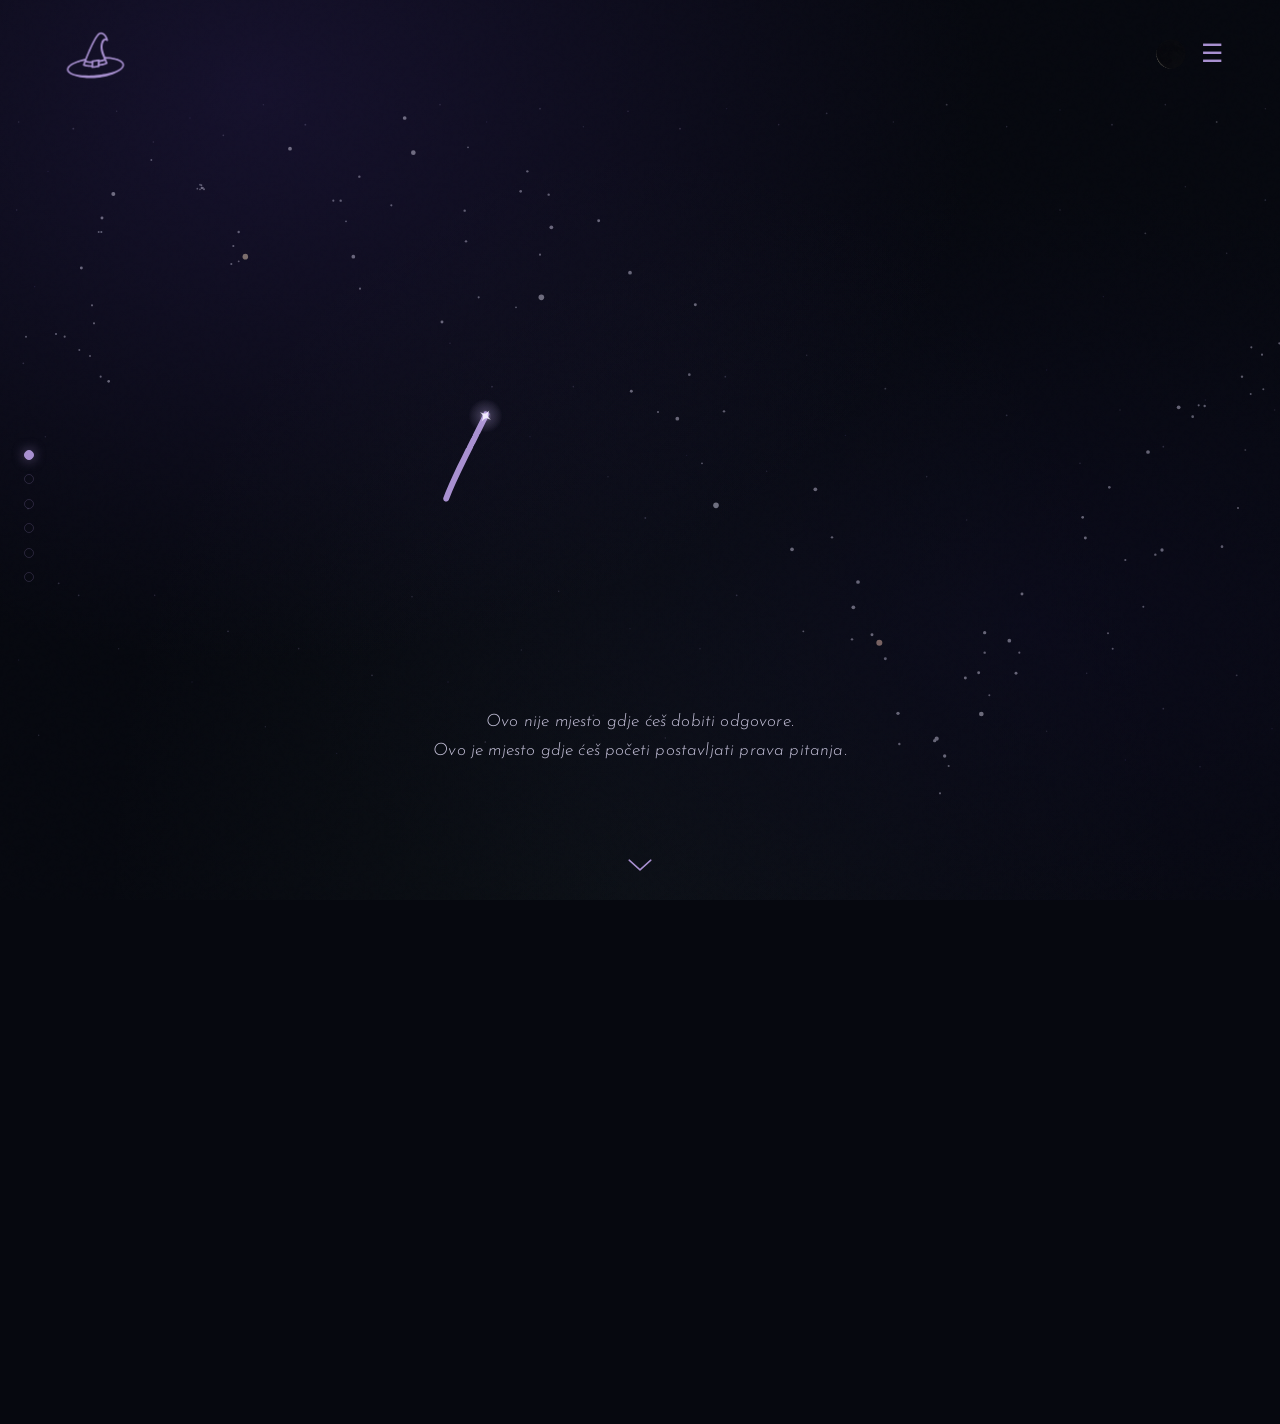
==== index.html @ 978f0557 "Polja koja preglednik sam popuni ostaju u boji teme Co-Authored-By: Claude Opus 5.5 <noreply@anthrop" ====
<!DOCTYPE html>
<html lang="hr">
<head>
  <meta charset="UTF-8">
  <meta name="viewport" content="width=device-width, initial-scale=1.0">

  <!-- ============ SEO - osnovno ============ -->
  <title id="meta-title">Alkemijana - Astrologija & Tarot, besplatna natalna karta</title>
  <meta id="meta-description" name="description" content="Alkemijana: astrologija i tarot na hrvatskom. Besplatna natalna karta, sinastrija, tranziti, astrokartografija i virtualni tarot. Bez registracije, s PDF-om.">
  <meta name="keywords" content="astrologija, tarot, natalna karta, besplatna natalna karta, virtualni tarot, sinastrija, tranziti, astrokartografija, horoskop, astrolog, natalna karta online, alkemijana">
  <meta name="author" content="Jana - Alkemijana">
  <meta name="robots" content="index, follow, max-image-preview:large, max-snippet:-1">
  <meta name="googlebot" content="index, follow">
  <link id="meta-canonical" rel="canonical" href="https://alkemijana.com/">
  <meta name="theme-color" content="#2a1d4a">
  <meta name="geo.region" content="HR">
  <meta name="geo.placename" content="Rab, Hrvatska">
  <meta http-equiv="content-language" content="hr-HR">

  <!-- Favicon - prava PNG datoteka (Google rezultati traže pravu datoteku, ne data: URI).
       Logo „Znak A" u krugu, 192×192 (Google traži kvadrat, višekratnik od 48 px).
       ?v= povećati kad se slika promijeni, da preglednici ne drže staru iz predmemorije. -->
  <link rel="icon" type="image/png" sizes="192x192" href="/favicon.png?v=2">
  <link rel="apple-touch-icon" href="/favicon.png?v=2">

  <!-- Open Graph (preview za WhatsApp, Facebook, Instagram, LinkedIn) -->
  <meta id="og-type"        property="og:type"        content="website">
  <meta id="og-title"       property="og:title"       content="Alkemijana - Astrologija & Tarot">
  <meta id="og-description" property="og:description" content="Astrologija i tarot na hrvatskom: besplatna natalna karta, sinastrija, tranziti, astrokartografija i virtualni tarot. Besplatno, bez registracije.">
  <!-- og:image mora biti PNG/JPG — Facebook, WhatsApp i LinkedIn ne prikazuju SVG. Logo je u
       središnjem kvadratu jer ga Google u rezultatima zna izrezati u kvadrat. -->
  <meta id="og-image"       property="og:image"       content="https://alkemijana.com/assets/og/home.jpg">
  <meta                     property="og:image:type"  content="image/jpeg">
  <meta                     property="og:image:width" content="1200">
  <meta                     property="og:image:height" content="630">
  <meta                     property="og:image:alt"   content="Alkemijana - logo">
  <meta id="og-url"         property="og:url"         content="https://alkemijana.com/">
  <meta                     property="og:site_name"   content="Alkemijana">
  <meta                     property="og:locale"      content="hr_HR">

  <!-- Twitter Card -->
  <meta                     name="twitter:card"        content="summary_large_image">
  <meta id="tw-title"       name="twitter:title"       content="Alkemijana - Astrologija & Tarot">
  <meta id="tw-description" name="twitter:description" content="Besplatna natalna karta, sinastrija, tranziti, astrokartografija i virtualni tarot. Astrologija i tarot na hrvatskom, bez registracije.">
  <meta id="tw-image"       name="twitter:image"       content="https://alkemijana.com/assets/og/home.jpg">

  <!-- JSON-LD: blog + tool za izradu natalne karte + FAQ -->
  <script type="application/ld+json">
  {
    "@context": "https://schema.org",
    "@graph": [
      {
        "@type": "Blog",
        "@id": "https://alkemijana.com/#blog",
        "url": "https://alkemijana.com/",
        "name": "Alkemijana",
        "description": "Osobni blog o tarotu, astrologiji i samospoznaji.",
        "inLanguage": "hr-HR",
        "author": { "@id": "https://alkemijana.com/#person" },
        "publisher": { "@id": "https://alkemijana.com/#person" }
      },
      {
        "@type": "WebSite",
        "@id": "https://alkemijana.com/#website",
        "url": "https://alkemijana.com/",
        "name": "Alkemijana",
        "inLanguage": "hr-HR",
        "potentialAction": {
          "@type": "SearchAction",
          "target": "https://alkemijana.com/?s={search_term_string}",
          "query-input": "required name=search_term_string"
        }
      },
      {
        "@type": "WebApplication",
        "@id": "https://alkemijana.com/#natal-tool",
        "name": "Besplatna natalna karta - Alkemijana",
        "alternateName": ["Izrada natalne karte", "Natalna karta online", "Izračun natalne karte"],
        "url": "https://alkemijana.com/#natal",
        "applicationCategory": "LifestyleApplication",
        "applicationSubCategory": "Astrologija",
        "operatingSystem": "Web",
        "browserRequirements": "Treba moderan web preglednik (Chrome, Firefox, Safari, Edge)",
        "inLanguage": "hr-HR",
        "isAccessibleForFree": true,
        "offers": {
          "@type": "Offer",
          "price": "0",
          "priceCurrency": "EUR"
        },
        "description": "Besplatan online alat za izradu natalne karte na hrvatskom: pozicije planeta, kuće (Placidus), aspekti, dominantni elementi i kvalitete. Karta se može preuzeti kao A4-A0 PDF poster ili radna A4 verzija s tablicama.",
        "featureList": [
          "Izračun pozicija planeta (Sunce, Mjesec, Merkur, Venera, Mars, Jupiter, Saturn, Uran, Neptun, Pluton)",
          "Mjesečev čvor (pravi ili srednji), Kiron, Lilith, Fortuna, Vertex",
          "Sustav kuća: Placidus (provjereno protiv NASA JPL Horizons)",
          "Aspekti: konjunkcija, sekstil, kvadrat, trigon, opozicija",
          "Dominante: elementi, kvalitete, najaspektiraniji planet",
          "Jonesov oblik karte",
          "Mogućnost izrade bez vremena rođenja",
          "PDF poster (A4-A0) i radna A4 verzija s tablicama"
        ],
        "creator": { "@id": "https://alkemijana.com/#person" }
      },
      {
        "@type": "FAQPage",
        "@id": "https://alkemijana.com/#natal-faq",
        "url": "https://alkemijana.com/#natal",
        "inLanguage": "hr-HR",
        "mainEntity": [
          {
            "@type": "Question",
            "name": "Što je natalna karta?",
            "acceptedAnswer": {
              "@type": "Answer",
              "text": "Natalna karta (rodjenjski horoskop) je astrološki dijagram koji prikazuje točan položaj Sunca, Mjeseca, planeta i drugih astroloških točaka u trenutku tvog rođenja, gledano s mjesta rođenja. Karta se čita kroz znakove zodijaka, kuće i aspekte i smatra se simboličkim 'otiskom' osobnosti i životnih tema."
            }
          },
          {
            "@type": "Question",
            "name": "Je li izrada natalne karte na Alkemijani besplatna?",
            "acceptedAnswer": {
              "@type": "Answer",
              "text": "Da, izrada natalne karte na alkemijana.com je u potpunosti besplatna i bez registracije. Možeš preuzeti kartu kao PDF poster (A4 do A0) ili radnu A4 verziju s tablicama za iščitavanje."
            }
          },
          {
            "@type": "Question",
            "name": "Što mi treba za izradu natalne karte?",
            "acceptedAnswer": {
              "@type": "Answer",
              "text": "Trebaš datum rođenja, što točnije vrijeme rođenja i mjesto rođenja. Ako ne znaš vrijeme rođenja, karta se može izračunati i za podne - bez kuća, podznaka (ASC) i MC-a. Vremenska zona i povijesno ljetno/zimsko vrijeme određuju se automatski prema mjestu i datumu."
            }
          },
          {
            "@type": "Question",
            "name": "Koliko je točna ova natalna karta?",
            "acceptedAnswer": {
              "@type": "Answer",
              "text": "Pozicije planeta računaju se astronomy-engine bibliotekom i verificirane su protiv NASA JPL Horizons efemerida - planeti se slažu unutar približno 5 lučnih sekundi. ASC, MC i Placidus kuće provjereni su geometrijski. Rezultati se poklapaju s Astro-Seekom (isti izvori efemerida)."
            }
          },
          {
            "@type": "Question",
            "name": "Koji sustav kuća koristi natalna karta?",
            "acceptedAnswer": {
              "@type": "Answer",
              "text": "Korišten je Placidus sustav kuća (najrašireniji u modernoj zapadnoj astrologiji), računat iterativno iz RAMC-a, geografske širine i prave nagnutosti ekliptike. Placidus nije definiran za polarne širine iznad 66°."
            }
          },
          {
            "@type": "Question",
            "name": "Mogu li izraditi natalnu kartu bez vremena rođenja?",
            "acceptedAnswer": {
              "@type": "Answer",
              "text": "Da. U formi označi opciju 'Ne znam vrijeme rođenja' i karta će se izračunati za podne lokalnog vremena, bez kuća, podznaka (ASC) i MC-a. Pozicije planeta su točne, osim Mjeseca čija pozicija ovisi o vremenu (±7°)."
            }
          },
          {
            "@type": "Question",
            "name": "Što sve mogu vidjeti u natalnoj karti?",
            "acceptedAnswer": {
              "@type": "Answer",
              "text": "Karta prikazuje deset klasičnih planeta (Sunce do Plutona), Mjesečev čvor, Lilith, Kiron, Fortunu i Vertex, kuće (Placidus), aspekte (konjunkcija, sekstil, kvadrat, trigon, opozicija) i dominante (vatra/zemlja/zrak/voda, kardinalni/fiksni/promjenjivi). Karta uključuje i Jonesov oblik karte."
            }
          },
          {
            "@type": "Question",
            "name": "Mogu li preuzeti natalnu kartu kao PDF?",
            "acceptedAnswer": {
              "@type": "Answer",
              "text": "Da. Nakon izrade karte dostupna su dva PDF formata: ukrasni poster u rezolucijama A4, A3, A2, A1 ili A0 (za uokviriti) i radna A4 verzija sa svim tablicama (pozicije planeta, kuće, aspekti, dominante) - pregledan ispis za iščitavanje karte."
            }
          }
        ]
      },
      {
        "@type": "Person",
        "@id": "https://alkemijana.com/#person",
        "name": "Jana",
        "alternateName": "Alkemijana",
        "url": "https://alkemijana.com/",
        "description": "Autorica bloga Alkemijana. Magistra socijalne pedagogije.",
        "knowsAbout": ["Natalna karta", "Astrologija", "Tarot", "Samospoznaja", "Socijalna pedagogija", "Izrada natalne karte"],
        "sameAs": ["https://www.instagram.com/alkemijana"]
      }
    ]
  }
  </script>

  <!-- Tema PRIJE prvog iscrtavanja - inače svjetloj temi bljesne tamna pozadina.
       (app.js ima istu logiku, ali se izvršava tek na dnu <body>.) -->
  <script>
    try {
      if (localStorage.getItem('aj_theme') === 'light')
        document.documentElement.setAttribute('data-theme', 'light');
    } catch (e) {}
    /* Sadržaj se skriva PRIJE prvog iscrtavanja; js/loader.js ovu klasu
       skida kad su fontovi učitani i app.js gotov s init-om. Klasa se
       postavlja iz JS-a (ne u HTML-u) da posjetitelj bez JS-a ne ostane
       na praznoj stranici. */
    document.documentElement.className += ' aj-loading';
    /* LITE način (css/lite.css, js/perf.js): očito slab uređaj odmah, PRIJE prvog
       iscrtavanja - ostale uređaje js/perf.js mjeri dok se stranica koristi. */
    try {
      var n = navigator, c = n.connection;
      if ((n.hardwareConcurrency && n.hardwareConcurrency <= 2) || (n.deviceMemory && n.deviceMemory <= 2) || (c && c.saveData))
        document.documentElement.className += ' aj-lite';
    } catch (e) {}
  </script>
  <!-- Halloween tjedan 25. 10. - 1. 11. (samostalan, sinkrono - mora prije prvog iscrtavanja i prije tarot-data.js) -->
  <script src="js/moon-render.js?v=20261022p"></script><!-- crtanje Mjeseca (window.AJMoon) - prije halloween.js -->
  <script src="js/halloween.js?v=20261022p"></script>

  <!-- Fontovi (lokalno hostani - bez slanja IP-a Googleu).
       Preload za fontove "iznad pregiba" - ekran učitavanja čeka fontove
       pa ih vrijedi dohvatiti što ranije (latin + latin-ext za hrvatske
       dijakritike). -->
  <link rel="preload" as="font" type="font/woff2" crossorigin href="assets/fonts/web/nuFiD-vYSZviVYUb_rj3ij__anPXDTzYgA.woff2"><!-- Playfair Display 700 -->
  <link rel="preload" as="font" type="font/woff2" crossorigin href="assets/fonts/web/9Bt23C1KxNDXMspQ1lPyU89-1h6ONRlW45G04pIo.woff2"><!-- Atkinson 400 latin -->
  <link rel="preload" as="font" type="font/woff2" crossorigin href="assets/fonts/web/9Bt23C1KxNDXMspQ1lPyU89-1h6ONRlW45G07JIoSwQ.woff2"><!-- Atkinson 400 latin-ext -->
  <link rel="stylesheet" href="css/fonts.css?v=20261022p">

  <!-- Stilovi (loader.css prvi - definira skrivanje sadržaja i ekran učitavanja) -->
  <link rel="stylesheet" href="css/loader.css?v=20261022p">
  <link rel="stylesheet" href="css/style.css?v=20261022p">
  <link rel="stylesheet" href="css/nav-drawer.css?v=20261022p"><!-- nakon style.css - nadjačava .nav-links -->
  <link rel="stylesheet" href="css/home-slides.css?v=20261022p">
  <link rel="stylesheet" href="tarot/tarot.css?v=20261022p">
  <link rel="stylesheet" href="css/halloween-palette.css?v=20261022p"><!-- GENERIRANO (tools/halloween-palette.js), samo pod html.hw-on -->
  <link rel="stylesheet" href="css/halloween.css?v=20261022p"><!-- vrijedi samo pod html.hw-on -->
  <link rel="stylesheet" href="css/lite.css?v=20261022p"><!-- vrijedi samo pod html.aj-lite (slabiji uređaji, js/perf.js) -->
  <script src="js/perf.js?v=20261022p" defer></script>

  <!-- Animacije loga (ekran učitavanja, hero, traka) — mora prije loader.js -->
  <script src="js/alkemijana-anim.js?v=20261022p" defer></script>
  <!-- Orkestracija ekrana učitavanja (defer: pokreće se prije DOMContentLoaded) -->
  <script src="js/loader.js?v=20261022p" defer></script>
</head>
<body>

<!-- ============================================================
     EKRAN UČITAVANJA — logo se ispisuje („Znak A") i pretvara u šešir
     Animacija: js/alkemijana-anim.js (vrsta 'uvod'), pokreće je js/loader.js
     Stilovi: css/loader.css | Uklanja se iz DOM-a nakon otkrivanja stranice.
     (Stari ekran s natalnim krugom: BACKUP ALKEMIJANA/ekran-ucitavanja-natalni-krug/)
     ============================================================ -->
<div id="aj-loader" role="status" aria-live="polite" aria-label="Stranica se učitava">
  <div class="ajl-logo" aria-hidden="true"></div>

  <div class="ajl-bar"><i></i></div>
</div>

<!-- ============================================================
     12 HOROSKOPSKIH ZVIJEŽĐA - stvarne koordinate zvijezda
     Preslikavanje: x = (RA_sati/24)*1920, y = ((35−Dec)/80)*1080
     Bez linija, bez natpisa - samo zvijezde.
     ============================================================ -->
<svg id="sky-bg" xmlns="http://www.w3.org/2000/svg" viewBox="0 0 1920 1080"
  style="position:fixed;top:0;left:0;width:100%;height:100%;pointer-events:none;z-index:0;opacity:0.45">
  <defs>
    <filter id="sg"> <feGaussianBlur stdDeviation="2"   result="b"/><feMerge><feMergeNode in="b"/><feMergeNode in="SourceGraphic"/></feMerge></filter>
    <filter id="sgb"><feGaussianBlur stdDeviation="3.8" result="b"/><feMerge><feMergeNode in="b"/><feMergeNode in="SourceGraphic"/></feMerge></filter>
  </defs>

  <!--
    Zvijezde 12 zodijačkih zviježđa - stvarne koordinate
    Formula: x = (RA_sati/24)*1920,  y = ((35−Dec°)/80)*1080
    Veličina kruga = prividna magnituda zvijezde
  -->
  <g filter="url(#sg)">

    <!-- ── ARIES (Ovan) ── -->
    <circle cx="170" cy="156" r="3.0" fill="#e4e0f4" filter="url(#sgb)"/><!-- Hamal α 2.01 -->
    <circle cx="153" cy="192" r="2.2" fill="#d8d4ec"/><!-- Sheratan β 2.64 -->
    <circle cx="152" cy="213" r="1.6" fill="#c4c0d8"/><!-- Mesarthim γ 3.88 -->
    <circle cx="227" cy="105" r="1.4" fill="#b8b4cc"/><!-- 41 Ari 3.63 -->

    <!-- ── TAURUS (Bik) ── -->
    <circle cx="368" cy="250" r="4.2" fill="#ffe4c8" filter="url(#sgb)"/><!-- Aldebaran α 0.87 narančasta -->
    <circle cx="435" cy="88"  r="2.8" fill="#e4e0f4" filter="url(#sgb)"/><!-- Elnath β 1.65 -->
    <circle cx="358" cy="213" r="1.8" fill="#c4c0d8"/><!-- Ain ε 3.53 -->
    <circle cx="350" cy="234" r="1.6" fill="#c4c0d8"/><!-- Hyadum II δ 3.76 -->
    <circle cx="347" cy="261" r="1.6" fill="#c4c0d8"/><!-- Hyadum I γ 3.65 -->
    <circle cx="358" cy="257" r="1.4" fill="#b8b4cc"/><!-- θ¹ Tau 3.84 -->
    <!-- Pleijadi - grozd zvijezda -->
    <circle cx="303" cy="147" r="2.0" fill="#d8d4ec"/><!-- Alcyone η 2.87 -->
    <circle cx="306" cy="149" r="1.5" fill="#c4c0d8"/><!-- Atlas 3.63 -->
    <circle cx="302" cy="143" r="1.5" fill="#c4c0d8"/><!-- Maia 3.87 -->
    <circle cx="300" cy="149" r="1.3" fill="#b8b4cc"/><!-- Merope 4.18 -->
    <circle cx="300" cy="142" r="1.3" fill="#b8b4cc"/><!-- Taygeta 4.30 -->
    <circle cx="296" cy="148" r="1.3" fill="#b8b4cc"/><!-- Electra 3.70 -->
    <circle cx="305" cy="147" r="1.2" fill="#b8b4cc"/><!-- Pleione 5.09 -->

    <!-- ── GEMINI (Blizanci) ── -->
    <circle cx="607" cy="42"  r="2.8" fill="#e4e0f4" filter="url(#sgb)"/><!-- Castor α 1.58 -->
    <circle cx="620" cy="94"  r="3.5" fill="#e4e0f4" filter="url(#sgb)"/><!-- Pollux β 1.14 - najsjajniji -->
    <circle cx="530" cy="250" r="2.8" fill="#d8d4ec"/><!-- Alhena γ 1.93 -->
    <circle cx="539" cy="130" r="1.8" fill="#c4c0d8"/><!-- Mebsuda ε 3.06 -->
    <circle cx="511" cy="166" r="1.8" fill="#c4c0d8"/><!-- Tejat μ 3.16 -->
    <circle cx="500" cy="166" r="1.6" fill="#c4c0d8"/><!-- Propus η 3.28 -->
    <circle cx="587" cy="173" r="1.6" fill="#c4c0d8"/><!-- Wasat δ 3.53 -->
    <circle cx="540" cy="298" r="1.6" fill="#c4c0d8"/><!-- Alzirr ξ 3.36 -->
    <circle cx="519" cy="197" r="1.4" fill="#b8b4cc"/><!-- ν Gem 4.15 -->

    <!-- ── CANCER (Rak) ── -->
    <circle cx="663" cy="348" r="2.2" fill="#d8d4ec"/><!-- Al Tarf β 3.53 -->
    <circle cx="699" cy="227" r="1.8" fill="#c4c0d8"/><!-- Asellus Australis δ 3.94 -->
    <circle cx="697" cy="181" r="1.8" fill="#c4c0d8"/><!-- Asellus Borealis γ 4.66 -->
    <circle cx="718" cy="311" r="1.6" fill="#c4c0d8"/><!-- Acubens α 4.25 -->
    <circle cx="702" cy="86"  r="1.4" fill="#b8b4cc"/><!-- ι Cnc 4.02 -->

    <!-- ── LEO (Lav) ── -->
    <circle cx="812" cy="311" r="4.2" fill="#e4e0f4" filter="url(#sgb)"/><!-- Regulus α 1.35 -->
    <circle cx="945" cy="274" r="2.8" fill="#d8d4ec"/><!-- Denebola β 2.14 -->
    <circle cx="827" cy="206" r="2.8" fill="#d8d4ec"/><!-- Algieba γ 2.01 -->
    <circle cx="898" cy="196" r="2.2" fill="#d8d4ec"/><!-- Zosma δ 2.56 -->
    <circle cx="781" cy="152" r="2.0" fill="#c4c0d8"/><!-- Ras Elased ε 2.98 -->
    <circle cx="791" cy="122" r="1.8" fill="#c4c0d8"/><!-- Rasalas μ 3.88 -->
    <circle cx="823" cy="157" r="1.8" fill="#c4c0d8"/><!-- Adhafera ζ 3.44 -->
    <circle cx="810" cy="247" r="1.6" fill="#c4c0d8"/><!-- η Leo 3.49 -->
    <circle cx="774" cy="326" r="1.4" fill="#b8b4cc"/><!-- Subra ο 3.52 -->

    <!-- ── VIRGO (Djevica) ── -->
    <circle cx="1074" cy="623" r="4.2" fill="#e8e8ff" filter="url(#sgb)"/><!-- Spica α 0.97 -->
    <circle cx="1016" cy="493" r="2.8" fill="#d8d4ec"/><!-- Porrima γ 2.74 -->
    <circle cx="947"  cy="452" r="2.2" fill="#d8d4ec"/><!-- Zavijava β 3.61 -->
    <circle cx="1043" cy="322" r="2.2" fill="#d8d4ec"/><!-- Vindemiatrix ε 2.83 -->
    <circle cx="1034" cy="427" r="2.0" fill="#c4c0d8"/><!-- Auva δ 3.38 -->
    <circle cx="1086" cy="482" r="1.8" fill="#c4c0d8"/><!-- Heze ζ 3.38 -->
    <circle cx="987"  cy="483" r="1.6" fill="#c4c0d8"/><!-- η Vir 3.89 -->
    <circle cx="1053" cy="560" r="1.4" fill="#b8b4cc"/><!-- θ Vir 4.38 -->

    <!-- ── LIBRA (Vaga) ── -->
    <circle cx="1188" cy="689" r="2.8" fill="#d8d4ec"/><!-- Zubenelgenubi α 2.75 -->
    <circle cx="1223" cy="599" r="2.8" fill="#d8d4ec"/><!-- Zubeneschamali β 2.60 -->
    <circle cx="1248" cy="671" r="1.8" fill="#c4c0d8"/><!-- Zubenelhakrabi γ 3.91 -->
    <circle cx="1205" cy="812" r="1.4" fill="#b8b4cc"/><!-- Brachium σ 3.29 -->

    <!-- ── SCORPIUS (Škorpion) ── -->
    <circle cx="1287" cy="738" r="2.8" fill="#d8d4ec"/><!-- Graffias β 2.56 -->
    <circle cx="1280" cy="776" r="2.8" fill="#d8d4ec"/><!-- Dschubba δ 2.29 -->
    <circle cx="1278" cy="824" r="1.8" fill="#c4c0d8"/><!-- π Sco 2.89 -->
    <circle cx="1308" cy="817" r="2.2" fill="#d8d4ec"/><!-- σ Sco 2.89 -->
    <circle cx="1319" cy="829" r="4.5" fill="#ffcfbf" filter="url(#sgb)"/><!-- Antares α 1.09 - crvena -->
    <circle cx="1328" cy="853" r="2.2" fill="#c4c0d8"/><!-- τ Sco 2.82 -->
    <circle cx="1347" cy="935" r="2.5" fill="#d8d4ec"/><!-- ε Sco 2.29 -->
    <circle cx="1349" cy="981" r="1.8" fill="#c4c0d8"/><!-- μ¹ Sco 3.00 -->
    <circle cx="1405" cy="973" r="3.2" fill="#d8d4ec" filter="url(#sgb)"/><!-- Shaula λ 1.63 -->
    <circle cx="1402" cy="976" r="2.5" fill="#d8d4ec"/><!-- Lesath υ 2.70 -->
    <circle cx="1417" cy="999" r="2.5" fill="#d8d4ec"/><!-- κ Sco 2.39 -->
    <circle cx="1410" cy="1055" r="1.6" fill="#c4c0d8"/><!-- θ Sco 1.87 -->
    <circle cx="1423" cy="1014" r="1.6" fill="#c4c0d8"/><!-- ι Sco 3.03 -->

    <!-- ── SAGITTARIUS (Strijelac) - čajnik ── -->
    <circle cx="1472" cy="936" r="3.5" fill="#e4e0f4" filter="url(#sgb)"/><!-- Kaus Australis ε 1.85 -->
    <circle cx="1477" cy="814" r="2.5" fill="#d8d4ec"/><!-- Kaus Borealis λ 2.82 -->
    <circle cx="1468" cy="874" r="2.2" fill="#d8d4ec"/><!-- Kaus Media δ 2.70 -->
    <circle cx="1514" cy="826" r="2.8" fill="#d8d4ec"/><!-- Nunki σ 2.02 -->
    <circle cx="1524" cy="875" r="2.2" fill="#d8d4ec"/><!-- Ascella ζ 2.60 -->
    <circle cx="1477" cy="844" r="1.8" fill="#c4c0d8"/><!-- φ Sgr 3.17 -->
    <circle cx="1533" cy="756" r="2.2" fill="#d8d4ec"/><!-- Albaldah π 2.88 -->
    <circle cx="1448" cy="882" r="2.2" fill="#d8d4ec"/><!-- Nash γ 2.98 -->
    <circle cx="1529" cy="844" r="1.6" fill="#c4c0d8"/><!-- τ Sgr 3.32 -->
    <circle cx="1484" cy="908" r="1.5" fill="#b8b4cc"/><!-- η Sgr 3.11 -->

    <!-- ── CAPRICORNUS (Jarac) ── -->
    <circle cx="1624" cy="641" r="2.0" fill="#d8d4ec"/><!-- Algedi α 3.57 -->
    <circle cx="1628" cy="672" r="2.2" fill="#d8d4ec"/><!-- Dabih β 3.05 -->
    <circle cx="1743" cy="690" r="2.5" fill="#d8d4ec"/><!-- Deneb Algedi δ 2.85 -->
    <circle cx="1733" cy="697" r="1.8" fill="#c4c0d8"/><!-- Nashira γ 3.68 -->
    <circle cx="1688" cy="705" r="1.6" fill="#c4c0d8"/><!-- θ Cap 4.07 -->
    <circle cx="1715" cy="775" r="1.5" fill="#b8b4cc"/><!-- ζ Cap 3.74 -->
    <circle cx="1662" cy="815" r="1.5" fill="#b8b4cc"/><!-- ψ Cap 4.14 -->
    <circle cx="1669" cy="838" r="1.5" fill="#b8b4cc"/><!-- ω Cap 4.12 -->

    <!-- ── AQUARIUS (Vodenjak) ── -->
    <circle cx="1722" cy="543" r="2.8" fill="#d8d4ec"/><!-- Sadalsuud β 2.91 -->
    <circle cx="1768" cy="476" r="2.8" fill="#d8d4ec"/><!-- Sadalmelik α 2.95 -->
    <circle cx="1789" cy="490" r="2.0" fill="#c4c0d8"/><!-- Sadachbia γ 3.84 -->
    <circle cx="1664" cy="596" r="2.0" fill="#c4c0d8"/><!-- ε Aqr 3.77 -->
    <circle cx="1807" cy="474" r="1.8" fill="#c4c0d8"/><!-- η Aqr 4.02 -->
    <circle cx="1798" cy="473" r="1.6" fill="#c4c0d8"/><!-- ζ Aqr 3.65 (dvostruka) -->
    <circle cx="1833" cy="685" r="2.0" fill="#c4c0d8"/><!-- Skat δ 3.27 -->
    <circle cx="1857" cy="627" r="1.6" fill="#b8b4cc"/><!-- λ Aqr 3.74 -->

    <!-- ── PISCES (Ribe) - proteže se s obje strane RA=0h ── -->
    <!-- Zapadna riba (oko RA≈1h) -->
    <circle cx="122" cy="267" r="2.2" fill="#d8d4ec"/><!-- η Psc 3.62 - najsjajnija -->
    <circle cx="163" cy="437" r="2.0" fill="#d8d4ec"/><!-- Alrescha α 3.82 - čvor -->
    <circle cx="138" cy="323" r="1.6" fill="#c4c0d8"/><!-- π Psc 5.57 -->
    <circle cx="141" cy="350" r="1.6" fill="#c4c0d8"/><!-- ο Psc 4.26 -->
    <circle cx="148" cy="213" r="1.5" fill="#b8b4cc"/><!-- ρ Psc 5.38 -->
    <circle cx="119" cy="390" r="1.5" fill="#b8b4cc"/><!-- μ Psc 4.84 -->
    <circle cx="135" cy="399" r="1.5" fill="#b8b4cc"/><!-- ν Psc 4.44 -->
    <circle cx="151" cy="430" r="1.6" fill="#c4c0d8"/><!-- ξ Psc 4.61 -->
    <circle cx="84"  cy="366" r="1.6" fill="#c4c0d8"/><!-- ε Psc 4.28 -->
    <circle cx="97"  cy="370" r="1.6" fill="#c4c0d8"/><!-- ζ Psc 5.24 -->
    <circle cx="39"  cy="370" r="1.5" fill="#b8b4cc"/><!-- δ Psc 4.44 -->
    <!-- Istočna riba (oko RA≈23h) -->
    <circle cx="1863" cy="430" r="1.8" fill="#c4c0d8"/><!-- γ Psc 3.69 -->
    <circle cx="1877" cy="386" r="1.6" fill="#c4c0d8"/><!-- θ Psc 4.27 -->
    <circle cx="1893" cy="397" r="1.6" fill="#c4c0d8"/><!-- ι Psc 4.13 -->
    <circle cx="1876" cy="456" r="1.5" fill="#b8b4cc"/><!-- κ Psc 4.94 -->
    <circle cx="1895" cy="449" r="1.5" fill="#b8b4cc"/><!-- λ Psc 4.50 -->
    <circle cx="1919" cy="380" r="1.6" fill="#c4c0d8"/><!-- ω Psc 4.01 -->

    <!-- ── Raštrkane pozadinske zvijezde ── -->
    <!-- Gornji lijevi kut -->
    <circle cx="28"   cy="48"   r="1.2" fill="#8880a8" opacity="0.55"/>
    <circle cx="72"   cy="122"  r="1.0" fill="#6860a0" opacity="0.5"/>
    <circle cx="110"  cy="58"   r="1.4" fill="#9890b8" opacity="0.6"/>
    <circle cx="175"  cy="32"   r="1.1" fill="#8880a8" opacity="0.5"/>
    <circle cx="230"  cy="78"   r="1.2" fill="#8880a8" opacity="0.55"/>
    <circle cx="285"  cy="42"   r="1.0" fill="#6860a0" opacity="0.45"/>
    <circle cx="335"  cy="68"   r="1.3" fill="#9890b8" opacity="0.6"/>
    <circle cx="395"  cy="22"   r="1.1" fill="#8880a8" opacity="0.5"/>
    <circle cx="458"  cy="52"   r="1.4" fill="#9890b8" opacity="0.6"/>
    <!-- Gornji srednji dio -->
    <circle cx="660"  cy="22"   r="1.2" fill="#8880a8" opacity="0.55"/>
    <circle cx="730"  cy="48"   r="1.0" fill="#6860a0" opacity="0.5"/>
    <circle cx="810"  cy="28"   r="1.3" fill="#9890b8" opacity="0.6"/>
    <circle cx="875"  cy="55"   r="1.1" fill="#8880a8" opacity="0.5"/>
    <circle cx="942"  cy="32"   r="1.2" fill="#8880a8" opacity="0.55"/>
    <circle cx="1020" cy="58"   r="1.4" fill="#9890b8" opacity="0.6"/>
    <circle cx="1090" cy="28"   r="1.0" fill="#6860a0" opacity="0.45"/>
    <circle cx="1168" cy="52"   r="1.2" fill="#8880a8" opacity="0.55"/>
    <circle cx="1240" cy="35"   r="1.3" fill="#9890b8" opacity="0.6"/>
    <!-- Gornji desni kut -->
    <circle cx="1340" cy="48"   r="1.1" fill="#8880a8" opacity="0.5"/>
    <circle cx="1420" cy="22"   r="1.4" fill="#b8b4cc"  opacity="0.6"/>
    <circle cx="1510" cy="55"   r="1.2" fill="#8880a8" opacity="0.55"/>
    <circle cx="1590" cy="30"   r="1.0" fill="#6860a0" opacity="0.5"/>
    <circle cx="1668" cy="52"   r="1.3" fill="#9890b8" opacity="0.6"/>
    <circle cx="1748" cy="22"   r="1.2" fill="#8880a8" opacity="0.55"/>
    <circle cx="1825" cy="48"   r="1.4" fill="#b8b4cc"  opacity="0.6"/>
    <circle cx="1898" cy="28"   r="1.1" fill="#8880a8" opacity="0.5"/>
    <!-- Lijeva strana (sredina) -->
    <circle cx="25"   cy="180"  r="1.2" fill="#8880a8" opacity="0.55"/>
    <circle cx="52"   cy="295"  r="1.0" fill="#6860a0" opacity="0.5"/>
    <circle cx="35"   cy="410"  r="1.3" fill="#9890b8" opacity="0.6"/>
    <circle cx="68"   cy="520"  r="1.1" fill="#8880a8" opacity="0.5"/>
    <circle cx="42"   cy="628"  r="1.2" fill="#8880a8" opacity="0.55"/>
    <circle cx="88"   cy="740"  r="1.4" fill="#9890b8" opacity="0.6"/>
    <circle cx="28"   cy="855"  r="1.0" fill="#6860a0" opacity="0.45"/>
    <circle cx="58"   cy="968"  r="1.2" fill="#8880a8" opacity="0.55"/>
    <!-- Središte ekrana (y 350–700) -->
    <circle cx="675"  cy="380"  r="1.1" fill="#8880a8" opacity="0.5"/>
    <circle cx="738"  cy="445"  r="1.3" fill="#9890b8" opacity="0.6"/>
    <circle cx="795"  cy="520"  r="1.0" fill="#6860a0" opacity="0.5"/>
    <circle cx="860"  cy="445"  r="1.2" fill="#8880a8" opacity="0.55"/>
    <circle cx="912"  cy="580"  r="1.1" fill="#8880a8" opacity="0.5"/>
    <circle cx="968"  cy="642"  r="1.4" fill="#9890b8" opacity="0.6"/>
    <circle cx="1030" cy="548"  r="1.0" fill="#6860a0" opacity="0.45"/>
    <circle cx="1088" cy="430"  r="1.3" fill="#9890b8" opacity="0.6"/>
    <circle cx="1150" cy="572"  r="1.1" fill="#8880a8" opacity="0.5"/>
    <circle cx="1210" cy="398"  r="1.2" fill="#8880a8" opacity="0.55"/>
    <circle cx="1268" cy="518"  r="1.0" fill="#6860a0" opacity="0.5"/>
    <circle cx="1328" cy="448"  r="1.4" fill="#b8b4cc"  opacity="0.6"/>
    <circle cx="1390" cy="580"  r="1.2" fill="#8880a8" opacity="0.55"/>
    <circle cx="1450" cy="645"  r="1.1" fill="#8880a8" opacity="0.5"/>
    <circle cx="1510" cy="488"  r="1.3" fill="#9890b8" opacity="0.6"/>
    <!-- Desna strana (sredina) -->
    <circle cx="1590" cy="180"  r="1.2" fill="#8880a8" opacity="0.55"/>
    <circle cx="1655" cy="310"  r="1.0" fill="#6860a0" opacity="0.5"/>
    <circle cx="1718" cy="215"  r="1.4" fill="#b8b4cc"  opacity="0.6"/>
    <circle cx="1778" cy="145"  r="1.1" fill="#8880a8" opacity="0.5"/>
    <circle cx="1840" cy="245"  r="1.2" fill="#8880a8" opacity="0.55"/>
    <circle cx="1898" cy="165"  r="1.3" fill="#9890b8" opacity="0.6"/>
    <circle cx="1570" cy="420"  r="1.0" fill="#6860a0" opacity="0.45"/>
    <circle cx="1620" cy="560"  r="1.2" fill="#8880a8" opacity="0.55"/>
    <circle cx="1680" cy="480"  r="1.1" fill="#8880a8" opacity="0.5"/>
    <circle cx="1745" cy="535"  r="1.3" fill="#9890b8" opacity="0.6"/>
    <circle cx="1808" cy="465"  r="1.0" fill="#6860a0" opacity="0.5"/>
    <circle cx="1868" cy="540"  r="1.4" fill="#b8b4cc"  opacity="0.6"/>
    <circle cx="1912" cy="480"  r="1.1" fill="#8880a8" opacity="0.5"/>
    <!-- Donji lijevi kvadrant -->
    <circle cx="118"  cy="758"  r="1.3" fill="#9890b8" opacity="0.6"/>
    <circle cx="178"  cy="838"  r="1.1" fill="#8880a8" opacity="0.5"/>
    <circle cx="232"  cy="758"  r="1.2" fill="#8880a8" opacity="0.55"/>
    <circle cx="288"  cy="888"  r="1.0" fill="#6860a0" opacity="0.45"/>
    <circle cx="342"  cy="812"  r="1.4" fill="#9890b8" opacity="0.6"/>
    <circle cx="398"  cy="955"  r="1.1" fill="#8880a8" opacity="0.5"/>
    <circle cx="448"  cy="838"  r="1.2" fill="#8880a8" opacity="0.55"/>
    <circle cx="505"  cy="995"  r="1.0" fill="#6860a0" opacity="0.5"/>
    <circle cx="558"  cy="878"  r="1.3" fill="#9890b8" opacity="0.6"/>
    <!-- Donji srednji dio -->
    <circle cx="618"  cy="760"  r="1.2" fill="#8880a8" opacity="0.55"/>
    <circle cx="672"  cy="888"  r="1.0" fill="#6860a0" opacity="0.5"/>
    <circle cx="728"  cy="978"  r="1.3" fill="#9890b8" opacity="0.6"/>
    <circle cx="782"  cy="840"  r="1.1" fill="#8880a8" opacity="0.5"/>
    <circle cx="838"  cy="752"  r="1.2" fill="#8880a8" opacity="0.55"/>
    <circle cx="890"  cy="938"  r="1.4" fill="#b8b4cc"  opacity="0.6"/>
    <circle cx="945"  cy="808"  r="1.0" fill="#6860a0" opacity="0.45"/>
    <circle cx="998"  cy="972"  r="1.2" fill="#8880a8" opacity="0.55"/>
    <circle cx="1050" cy="838"  r="1.1" fill="#8880a8" opacity="0.5"/>
    <circle cx="1105" cy="758"  r="1.3" fill="#9890b8" opacity="0.6"/>
    <!-- Donji desni kvadrant -->
    <circle cx="1570" cy="962"  r="1.1" fill="#8880a8" opacity="0.5"/>
    <circle cx="1630" cy="875"  r="1.2" fill="#8880a8" opacity="0.55"/>
    <circle cx="1688" cy="1005" r="1.0" fill="#6860a0" opacity="0.45"/>
    <circle cx="1745" cy="928"  r="1.3" fill="#9890b8" opacity="0.6"/>
    <circle cx="1800" cy="1015" r="1.1" fill="#8880a8" opacity="0.5"/>
    <circle cx="1855" cy="878"  r="1.4" fill="#b8b4cc"  opacity="0.6"/>
    <circle cx="1908" cy="958"  r="1.0" fill="#6860a0" opacity="0.5"/>

  </g>
</svg>

<!-- ============================================================
     ADMIN BAR (vidljiv samo kad je administrator prijavljen)
     ============================================================ -->
<div id="admin-bar">
  <span class="admin-badge">⚙ Admin</span>
  <button class="abt abt-main" onclick="openAdmin('blog')">Uredi sadržaj</button>
  <div class="abt-spacer"></div>
  <div class="abt-dropdown">
    <button class="abt" onclick="toggleAdminMenu()">Prikaz ▾</button>
    <div class="abt-menu" id="abt-toggles-menu">
      <button class="abt-menu-item" id="toggle-services-btn"       onclick="toggleServices()">○ Usluge</button>
      <button class="abt-menu-item" id="toggle-reviews-btn"        onclick="toggleReviews()">○ Recenzije - Početna</button>
      <button class="abt-menu-item" id="toggle-about-reviews-btn"  onclick="toggleAboutReviews()">○ Recenzije - O meni</button>
    </div>
  </div>
  <label class="abt" style="cursor:pointer" title="Promijeni svoju sliku za O meni">📷 Slika<input type="file" accept="image/*" style="display:none" onchange="handleAboutImageUpload(this)"></label>
  <button class="abt abt-green" onclick="downloadSite()">↓ Spremi</button>
  <button class="abt abt-red"   onclick="adminLogout()" title="Odjava">⏻</button>
</div>

<!-- ============================================================
     SADRŽAJ STRANICE
     ============================================================ -->
<div class="content">

  <!-- Traka: na POČETNOJ samo logo lijevo + tri crtice desno (linkovi su u
       kliznoj ladici #nd-drawer). Na svim OSTALIM stranicama traka dobiva
       podlogu i - na širokom ekranu - klasičnu alatnu traku s linkovima kao
       u verziji 1: syncNavBar() u js/app.js preseli #navLinks i prekidač
       teme u #nd-bar. V. css/nav-drawer.css. -->
  <nav id="main-nav">
    <!-- logo = šešir; js/logo.js ga iscrta (desktop: animacija na hover) -->
    <div class="logo" id="nav-logo" onclick="goHome()"><span class="visually-hidden">Alkemijana</span><span class="logo-art" aria-hidden="true"></span></div>
    <div class="nd-bar" id="nd-bar"></div>
    <!-- mali Mjesec u stvarnoj fazi (js/nav-moon.js) - klik mijenja svijetlu/tamnu temu -->
    <button type="button" class="nd-moon" id="nd-moon" onclick="toggleTheme(event)" aria-label="Promijeni temu (svijetla / tamna)"></button>
    <button class="nd-toggle" id="nd-toggle" onclick="toggleMenu()"
            aria-label="Otvori izbornik" aria-expanded="false" aria-controls="nd-drawer">
      <span class="nd-icon nd-icon-open"  aria-hidden="true">☰</span>
      <span class="nd-icon nd-icon-close" aria-hidden="true">✕</span>
    </button>
  </nav>

  <!-- Izbornik: panel koji sklizne odozgo (isti obrazac kao mobilni
       izbornik u verziji 1, samo sada na svim veličinama ekrana) -->
  <div class="nd-overlay" id="nd-overlay" onclick="closeMenu()" hidden></div>
  <div class="nd-panel" id="nd-drawer" role="dialog" aria-modal="true"
       aria-label="Izbornik" aria-hidden="true">

    <!-- id="navLinks" i .nav-links a se NE smiju preimenovati:
         showPage() i openPost() ih traže po tom imenu. -->
    <ul class="nav-links" id="navLinks">
      <li><a onclick="showPage('home')"    data-page="home"   class="active" id="t-navHome">Početna</a></li>
      <li id="nav-usluge"><a onclick="showPage('usluge')"  data-page="usluge" id="t-navServices">Usluge</a></li>
      <li><a onclick="showPage('o-meni')"  data-page="o-meni" id="t-navAbout">O meni</a></li>
      <li><a onclick="showPage('blog')"    data-page="blog" id="t-navBlog">Blog</a></li>
      <li><a onclick="showPage('natal')"   data-page="natal" id="t-navNatal">Astro alati</a></li>
      <li><a onclick="showPage('tarot')"   data-page="tarot" id="t-navTarot">Virtualni tarot</a></li>
      <li><a onclick="showPage('kontakt')" data-page="kontakt" id="t-navContact">Kontakt</a></li>
    </ul>

    <!-- Prekidač teme se seli između ladice i alatne trake (syncNavBar) -->
    <div class="nd-foot" id="nd-foot">
      <button class="nd-theme" id="nd-theme" onclick="toggleTheme(event)" aria-label="Promijeni temu">
        <span class="theme-toggle-icon theme-toggle-moon">☾</span>
        <span class="theme-toggle-icon theme-toggle-sun">☀</span>
        <span class="nd-theme-label">Promijeni temu</span>
      </button>
    </div>
  </div>
  <div id="theme-transition-circle"></div>

  <!-- ============================================================
       POČETNA - slide deck bez scrolla (v. css/home-slides.css +
       js/home-slides.js). Svaki .hs-slide je jedan puni ekran; kotačić /
       tipkovnica / swipe prebacuju slideove uz listanje odozdo prema gore.

       Slideovi s id-em (home-services-section, home-reviews-section)
       preskaču se automatski kad ih applySettings() postavi na
       display:none - deck čita stvarnu vidljivost, ne fiksan popis.
       ============================================================ -->
  <section class="page active" id="home">
    <div class="hs-deck" id="hs-deck">

      <!-- 1. Hero -->
      <div class="hs-slide" data-hs-name="hero">
        <div class="hs-inner">
          <div class="hero">
            <div>
              <!-- logo „Potpis": prvi dolazak ga ispiše, poslije je statičan (js/logo.js) -->
              <h1 class="hero-logo"><span class="visually-hidden">Alkemijana</span><span class="hero-logo-art" id="hero-logo" aria-hidden="true"></span></h1>
              <p class="hero-desc" id="t-heroDesc"></p>
            </div>
          </div>
        </div>
      </div>

      <!-- 2. Natalna karta (živi kotač) -->
      <div class="hs-slide" data-hs-name="natal">
        <div class="hs-inner">
          <div class="container" id="home-natal-section">
            <h2 class="visually-hidden">Besplatna natalna karta - izrada online</h2>
            <a class="home-live-natal-wrap" onclick="openAstroTool('natal'); return false;" href="#natal" role="button" aria-label="Izradi vlastitu besplatnu natalnu kartu" title="Izradi besplatnu natalnu kartu - pozicije planeta, kuće, aspekti">
              <div class="home-live-natal-svg" id="home-live-natal-svg" aria-hidden="true"></div>
              <div class="home-live-natal-cta" aria-hidden="true">
                <span class="home-live-natal-cta-label">Izradi vlastitu<br>natalnu kartu</span>
              </div>
            </a>
            <div class="home-live-natal-caption">trenutne pozicije planeta</div>
          </div>
        </div>
      </div>

      <!-- 3. Karta dana (tarot) -->
      <div class="hs-slide" data-hs-name="karta-dana">
        <div class="hs-inner">
          <div class="container">
            <div id="vtar-cotd-root"></div>
          </div>
        </div>
      </div>

      <!-- 3b. Mjesec sada (js/home-moon.js, prefiks hm-) - klik otvara alat „Mjesec".
           U Halloween tjednu se preskače (veliki Mjesec je ionako u pozadini). -->
      <div class="hs-slide" data-hs-name="mjesec" data-hs-requires="home-moon-section">
        <div class="hs-inner">
          <div class="container" id="home-moon-section">
            <a class="hm-wrap" href="#natal" onclick="openMoonTool(); return false;" aria-label="Mjesec sada - otvori alat Mjesec">
              <span class="hm-moon" id="hm-moon" aria-hidden="true"></span>
              <span class="hm-text">
                <span class="hm-eyebrow">Mjesec sada</span>
                <span class="hm-phase" id="hm-phase"></span>
                <span class="hm-meta" id="hm-meta"></span>
                <!-- odbrojavanje do sljedećeg uštapa (js/home-moon.js) -->
                <span class="hm-count" id="hm-count" hidden>
                  <span class="hm-count-lbl">Do uštapa</span>
                  <span class="hm-count-row">
                    <span class="hm-cd"><span class="hm-cd-n" id="hm-cd-d">0</span><span class="hm-cd-u" id="hm-cd-du">dana</span></span>
                    <span class="hm-cd"><span class="hm-cd-n" id="hm-cd-h">00</span><span class="hm-cd-u" id="hm-cd-hu">sati</span></span>
                    <span class="hm-cd"><span class="hm-cd-n" id="hm-cd-m">00</span><span class="hm-cd-u" id="hm-cd-mu">minuta</span></span>
                    <span class="hm-cd"><span class="hm-cd-n" id="hm-cd-s">00</span><span class="hm-cd-u" id="hm-cd-su">sekundi</span></span>
                  </span>
                  <span class="hm-count-when" id="hm-count-when"></span>
                </span>
                <span class="hm-cta">Pogledaj Mjesec za bilo koji dan i&nbsp;mjesto&nbsp;→</span>
              </span>
            </a>
          </div>
        </div>
      </div>

      <!-- 4. Usluge (samo kad su uključene u adminu) -->
      <div class="hs-slide" data-hs-name="usluge" data-hs-requires="home-services-section">
        <div class="hs-inner">
          <div class="container" id="home-services-section">
            <h2 class="section-title" id="t-servicesTitle"></h2>
            <p class="section-subtitle" id="t-servicesSub"></p>
            <div class="services-grid" id="home-services-grid" data-nosnippet></div>
          </div>
        </div>
      </div>

      <!-- 5. Poziv na kontakt (vezan uz usluge) -->
      <div class="hs-slide" data-hs-name="cta" data-hs-requires="home-cta-section">
        <div class="hs-inner">
          <div class="cta-section" id="home-cta-section">
            <h2 id="t-ctaTitle"></h2>
            <p id="t-ctaText"></p>
            <a class="btn btn-primary" onclick="showPage('kontakt')" id="t-ctaBtn"></a>
          </div>
        </div>
      </div>

      <!-- 6. Blog - VODORAVNI slide: članci se listaju STRELICAMA lijevo/desno
              (i swipeom na dodiru), a okomiti scroll ide na sljedeći slide -->
      <div class="hs-slide hs-slide-rail" data-hs-name="blog" data-hs-rail>
        <div class="hs-inner">
          <div class="hs-rail-head">
            <h2 class="section-title" id="t-blogPreviewTitle"></h2>
            <p class="section-subtitle" id="t-blogPreviewSub"></p>
          </div>
          <div class="hs-rail-stage">
            <button type="button" class="hs-rail-arrow hs-rail-arrow-prev" aria-label="Prethodni članak" disabled>
              <svg viewBox="0 0 24 24" width="24" height="24" aria-hidden="true" focusable="false">
                <path d="M15 4 L7 12 L15 20" fill="none" stroke="currentColor" stroke-width="1.6"
                      stroke-linecap="round" stroke-linejoin="round"/>
              </svg>
            </button>
            <div class="hs-rail-viewport">
              <!-- renderHomeBlogPreview() puni ovo: 3 članka + kartica s gumbom -->
              <div class="hs-rail-track blog-grid" id="home-blog-preview-grid"></div>
            </div>
            <button type="button" class="hs-rail-arrow hs-rail-arrow-next" aria-label="Sljedeći članak" disabled>
              <svg viewBox="0 0 24 24" width="24" height="24" aria-hidden="true" focusable="false">
                <path d="M9 4 L17 12 L9 20" fill="none" stroke="currentColor" stroke-width="1.6"
                      stroke-linecap="round" stroke-linejoin="round"/>
              </svg>
            </button>
          </div>
          <div class="hs-rail-dots" id="hs-rail-dots" aria-hidden="true"></div>
        </div>
      </div>

      <!-- 7. Recenzije (samo kad su uključene u adminu) -->
      <div class="hs-slide" data-hs-name="recenzije" data-hs-requires="home-reviews-section">
        <div class="hs-inner">
          <div class="container" id="home-reviews-section" style="display:none">
            <h2 class="section-title" id="t-reviewsTitle"></h2>
            <p class="section-subtitle" id="t-reviewsSub"></p>
            <div class="reviews-grid" id="home-reviews-grid"></div>
          </div>
        </div>
      </div>

      <!-- 8. Izbornik kao kartice - ZADNJI slide.
              Iste stranice kao u izborniku (bez Početne, na njoj smo).
              Kartica "Usluge" se skriva zajedno s nav linkom kad su usluge
              isključene u adminu - v. applySettings() u js/app.js.
              Stilovi: css/home-slides.css (prefiks hs-menu-). -->
      <div class="hs-slide" data-hs-name="izbornik">
        <div class="hs-inner">
          <div class="container">

            <div class="hs-menu-spread">

              <a class="hs-menu-card" id="home-menu-usluge" href="#usluge"
                 onclick="showPage('usluge'); return false;">
                <span class="hs-menu-icon" aria-hidden="true">
                  <svg viewBox="0 0 100 100" fill="none" stroke="var(--lavender)" stroke-width="2.2"
                       stroke-linecap="round" stroke-linejoin="round">
                    <path d="M62 18a30 30 0 1 0 20 44A32 32 0 0 1 62 18Z"/>
                    <g stroke="var(--sage)" stroke-width="1.8">
                      <path d="M24 24v10M19 29h10"/>
                      <path d="M34 66v8M30 70h8"/>
                    </g>
                  </svg>
                </span>
                <span class="hs-menu-name">Usluge</span>
              </a>

              <a class="hs-menu-card" href="#o-meni" onclick="showPage('o-meni'); return false;">
                <span class="hs-menu-icon" aria-hidden="true">
                  <svg viewBox="0 0 100 100" fill="none" stroke="var(--lavender)" stroke-width="2.2"
                       stroke-linecap="round" stroke-linejoin="round">
                    <circle cx="50" cy="36" r="15"/>
                    <path d="M22 82a28 28 0 0 1 56 0"/>
                    <g stroke="var(--sage)" stroke-width="1.6">
                      <path d="M76 22v9M71.5 26.5h9"/>
                      <path d="M22 44v7M18.5 47.5h7"/>
                    </g>
                  </svg>
                </span>
                <span class="hs-menu-name">O meni</span>
              </a>

              <a class="hs-menu-card" href="#blog" onclick="showPage('blog'); return false;">
                <span class="hs-menu-icon" aria-hidden="true">
                  <svg viewBox="0 0 100 100" fill="none" stroke="var(--lavender)" stroke-width="2.2"
                       stroke-linecap="round" stroke-linejoin="round">
                    <path d="M50 28c-8-6-18-8-28-7v46c10-1 20 1 28 7 8-6 18-8 28-7V21c-10-1-20 1-28 7Z"/>
                    <path d="M50 28v46"/>
                    <g stroke="var(--sage)" stroke-width="1.5">
                      <path d="M32 40h10M32 50h10M58 40h10M58 50h10"/>
                    </g>
                  </svg>
                </span>
                <span class="hs-menu-name">Blog</span>
              </a>

              <a class="hs-menu-card" href="#natal" onclick="showPage('natal'); return false;">
                <span class="hs-menu-icon" aria-hidden="true">
                  <svg viewBox="0 0 100 100" fill="none" stroke="var(--lavender)" stroke-width="2.2"
                       stroke-linecap="round" stroke-linejoin="round">
                    <circle cx="50" cy="50" r="32"/>
                    <circle cx="50" cy="50" r="22" stroke-width="1.2" opacity="0.55"/>
                    <g stroke-width="1.2" opacity="0.55">
                      <path d="M50 18v8M82 50h-8M50 82v-8M18 50h8"/>
                      <path d="M72.6 27.4l-5.6 5.6M72.6 72.6l-5.6-5.6M27.4 72.6l5.6-5.6M27.4 27.4l5.6 5.6"/>
                    </g>
                    <circle cx="61" cy="36" r="3.2" fill="var(--sage)" stroke="none"/>
                    <circle cx="38" cy="58" r="2.8" fill="var(--lavender)" stroke="none"/>
                    <circle cx="58" cy="63" r="2.4" fill="var(--silver-bright)" stroke="none"/>
                  </svg>
                </span>
                <span class="hs-menu-name">Astro alati</span>
              </a>

              <a class="hs-menu-card" href="#tarot" onclick="showPage('tarot'); return false;">
                <span class="hs-menu-icon" aria-hidden="true">
                  <svg viewBox="0 0 100 100" fill="none" stroke="var(--lavender)" stroke-width="2.2"
                       stroke-linecap="round" stroke-linejoin="round">
                    <rect x="38" y="26" width="30" height="46" transform="rotate(-18 53 49)"/>
                    <rect x="35" y="28" width="30" height="46"/>
                    <path d="M50 42l3 7 7 1-5 5 1 7-6-3-6 3 1-7-5-5 7-1Z"
                          stroke="var(--sage)" stroke-width="1.6"/>
                  </svg>
                </span>
                <span class="hs-menu-name">Virtualni tarot</span>
              </a>

              <a class="hs-menu-card" href="#kontakt" onclick="showPage('kontakt'); return false;">
                <span class="hs-menu-icon" aria-hidden="true">
                  <svg viewBox="0 0 100 100" fill="none" stroke="var(--lavender)" stroke-width="2.2"
                       stroke-linecap="round" stroke-linejoin="round">
                    <rect x="18" y="30" width="64" height="42"/>
                    <path d="M18 34l32 24 32-24"/>
                    <path d="M50 14l2 5 5 2-5 2-2 5-2-5-5-2 5-2Z"
                          stroke="var(--sage)" stroke-width="1.5"/>
                  </svg>
                </span>
                <span class="hs-menu-name">Kontakt</span>
              </a>

            </div>
          </div>
        </div>
      </div>

    </div>

    <!-- Okomiti indikator slideova (lijevo).
         NE koristiti <nav>: globalno pravilo #main-nav je vezano na id,
         ali <nav> ionako nosi krivu semantiku za ovo. -->
    <div class="hs-dots" id="hs-dots" role="tablist" aria-label="Slideovi početne stranice"></div>

    <!-- Nagovještaj da se scrolla - samo tanka strelica koja diše,
         bez teksta. Nestane nakon prvog pomaka. -->
    <div class="hs-hint" id="hs-hint" aria-hidden="true">
      <svg viewBox="0 0 24 14" fill="none" stroke="currentColor" stroke-width="1.4"
           stroke-linecap="round" stroke-linejoin="round">
        <path d="M2 2 L12 11 L22 2"/>
      </svg>
    </div>
  </section>

  <!-- USLUGE -->
  <section class="page" id="usluge">
    <div class="container">
      <h2 class="section-title" id="t-servicesPageTitle"></h2>
      <p class="section-subtitle" id="t-servicesPageSub"></p>
      <div class="services-grid" id="all-services-grid" data-nosnippet></div>

      <h3 id="t-pricingTitle" style="font-family:'Playfair Display',serif;font-size:2.1rem;color:var(--lavender);text-align:center;margin-top:5rem;margin-bottom:1rem"></h3>
      <p class="section-subtitle" id="t-pricingSub" style="margin-bottom:2rem"></p>
      <div class="pricing-table" id="pricing-table-wrap" data-nosnippet></div>

      <div class="cta-section">
        <h2 id="t-servicesCtaTitle"></h2>
        <p id="t-servicesCtaText"></p>
        <a class="btn btn-primary" onclick="showPage('kontakt')" id="t-servicesCtaBtn"></a>
      </div>
    </div>
  </section>

  <!-- O MENI -->
  <section class="page" id="o-meni">
    <div class="container">
      <h2 class="section-title" id="t-aboutPageTitle"></h2>
      <p class="section-subtitle"></p>
      <div class="about-flow">
        <div class="about-image-float" id="about-image-float"></div>
        <div class="about-text">
          <h3></h3>
          <p id="t-aboutP1"></p>
          <p id="t-aboutP2"></p>
          <p id="t-aboutP3"></p>
          <p id="t-aboutP4"></p>
          <div class="quote" id="t-aboutQuote"></div>
          <p id="t-aboutP5"></p>
        </div>
      </div>
      <div class="section">
        <h2 class="section-title" id="t-philosophyTitle" style="font-size:2.6rem"></h2>
        <div class="services-grid" style="margin-top:2rem">
          <div class="service-card"><span class="service-icon"><svg viewBox="0 0 24 24" fill="none" stroke="currentColor" stroke-width="1.7" stroke-linecap="round" stroke-linejoin="round" aria-hidden="true" style="width:2.4rem;height:2.4rem;vertical-align:middle"><path d="M7,4.8 A5,5 0 0,0 17,4.8 M12,9.8 L12,21 M8.6,17 L15.4,17 M12,2.1 A2.35,2.35 0 1,0 12,6.8 A2.35,2.35 0 1,0 12,2.1"/></svg></span><h3 id="t-valueDiscretionTitle"></h3><p id="t-valueDiscretionText"></p></div>
          <div class="service-card"><span class="service-icon">☾</span><h3 id="t-valueHonestyTitle"></h3><p id="t-valueHonestyText"></p></div>
          <div class="service-card"><span class="service-icon">♅</span><h3 id="t-valueFreedomTitle"></h3><p id="t-valueFreedomText"></p></div>
        </div>
      </div>
      <div id="about-reviews-section" style="display:none;max-width:900px;margin:0 auto">
        <h2 class="section-title" id="t-aboutReviewsTitle" style="font-size:2.1rem;margin-top:4rem"></h2>
        <div class="reviews-grid" id="about-reviews-grid"></div>
      </div>
    </div>
  </section>

  <!-- BLOG -->
  <section class="page" id="blog">
    <div class="container" id="blog-list-view">
      <h2 class="section-title" id="t-blogPageTitle"></h2>
      <p class="section-subtitle" id="t-blogPageSub"></p>
      <div class="blog-filters">
        <div class="blog-search-wrap">
          <span class="blog-search-icon" aria-hidden="true">
            <svg width="18" height="18" viewBox="0 0 24 24" fill="none" stroke="currentColor" stroke-width="1.8" stroke-linecap="round" stroke-linejoin="round">
              <circle cx="11" cy="11" r="7"></circle>
              <line x1="20" y1="20" x2="16.5" y2="16.5"></line>
            </svg>
          </span>
          <input type="text" id="blog-search" class="blog-search-input" placeholder="" oninput="filterBlogPosts()" autocomplete="off">
          <button type="button" id="blog-search-clear" class="blog-search-clear" onclick="clearBlogSearch()" aria-label="Očisti pretragu">×</button>
        </div>
        <div class="blog-category-chips" id="blog-category-chips"></div>
        <div class="blog-results-meta" id="blog-results-meta"></div>
      </div>
      <div class="blog-grid" id="blog-grid"></div>
    </div>
    <div id="blog-post-view">
      <div class="container" style="padding-top:2rem">
        <button class="back-btn" onclick="closeBlogPost()" id="t-blogBackBtn">← Povratak na blog</button>
      </div>
      <div class="post-header">
        <div class="blog-meta" id="post-meta"></div>
        <h1 id="post-title"></h1>
        <div class="post-read-time" id="post-read-time"></div>
        <div class="divider" style="max-width:200px;margin:0 auto"><div class="line"></div></div>
      </div>
      <div class="post-feature-img" id="post-feature-img" style="display:none">
        <img id="post-img" src="" alt="" decoding="async">
      </div>
      <div class="post-body"  id="post-body"></div>
      <div class="post-tags-wrap"><div class="post-tags" id="post-tags" style="display:none"></div></div>
      <div class="post-series-nav" id="post-series-nav" style="display:none"></div>
      <div class="post-sources" id="post-sources" style="display:none">
        <h3 id="t-blogSourcesTitle">Izvori</h3>
        <ul id="post-sources-list"></ul>
      </div>
      <div class="share-bar" id="share-bar"></div>
      <div class="post-related" id="post-related" style="display:none">
        <h3 class="post-related-title" id="t-relatedTitle"></h3>
        <div class="post-related-grid" id="post-related-grid"></div>
      </div>
    </div>
  </section>

  <!-- KONTAKT -->
  <section class="page" id="kontakt">
    <div class="container">
      <h2 class="section-title" id="t-contactTitle"></h2>
      <p class="section-subtitle" id="t-contactSub"></p>
      <div class="contact-grid">
        <div>
          <div class="contact-info-item">
            <div class="label" id="t-contactEmailLabel">Email</div>
            <div class="value"><a href="mailto:jana@alkemijana.com">jana@alkemijana.com</a></div>
          </div>
          <div class="contact-info-item">
            <div class="label" id="t-contactPhoneLabel">Telefon</div>
            <div class="value"><a href="tel:+385976126893">+385 97 6126 893</a></div>
          </div>
          <div class="contact-info-item">
            <div class="label" id="t-contactLocationLabel">Lokacija</div>
            <div class="value"><span id="t-contactLocationValue">Hrvatska</span><br><small style="color:var(--text-muted);font-size:1rem" id="t-contactLocationNote">+ online</small></div>
          </div>
          <div class="contact-info-item">
            <div class="label" id="t-contactFollowLabel">Pratite me</div>
            <div class="social-links">
              <a href="https://www.instagram.com/alkemijana" target="_blank" rel="noopener" class="social-link">
                <svg width="16" height="16" viewBox="0 0 24 24" fill="none" stroke="currentColor" stroke-width="1.5" stroke-linecap="round"><rect x="2" y="2" width="20" height="20" rx="5"/><circle cx="12" cy="12" r="4"/><circle cx="17.5" cy="6.5" r="0.8" fill="currentColor"/></svg>
                Instagram
              </a>
              <a href="https://www.tiktok.com/@alkemijana" target="_blank" rel="noopener" class="social-link">
                <svg width="16" height="16" viewBox="0 0 24 24" fill="currentColor"><path d="M19.59 6.69a4.83 4.83 0 01-3.77-4.25V2h-3.45v13.67a2.89 2.89 0 01-2.88 2.5 2.89 2.89 0 01-2.89-2.89 2.89 2.89 0 012.89-2.89c.28 0 .54.04.79.1V9.01a6.33 6.33 0 00-.79-.05 6.34 6.34 0 00-6.34 6.34 6.34 6.34 0 006.34 6.34 6.34 6.34 0 006.33-6.34V8.69a8.18 8.18 0 004.78 1.53V6.77a4.85 4.85 0 01-1.01-.08z"/></svg>
                TikTok
              </a>
            </div>
          </div>
        </div>

        <div class="form-section" style="margin:0;padding:3rem">
          <form id="bookingForm" onsubmit="submitForm(event)">
            <!-- Web3Forms - upute: idite na web3forms.com, unesite jana@alkemijana.com i zamijenite ključ ispod -->
            <input type="hidden" name="access_key" value="4143652a-1c70-49ac-b085-76c4571ab507">
            <input type="hidden" name="subject"    value="Novi upit - Alkemijana">
            <input type="hidden" name="from_name"  value="Alkemijana">
            <input type="hidden" name="redirect"   value="false">
            <!-- Honeypot protiv spam-botova: Web3Forms odbacuje poruku ako je polje
                 "botcheck" popunjeno. Skriveno je od ljudi (i od čitača zaslona preko
                 tabindex/aria-hidden), a botovi koji naslijepo popunjavaju sva polja
                 upadnu. Javni access_key se ne može sakriti (tako Web3Forms radi), pa
                 je ovo glavna obrana od spama. NE uklanjati i NE mijenjati ime polja. -->
            <input type="checkbox" name="botcheck" class="hp-field" tabindex="-1" autocomplete="off" aria-hidden="true">

            <div class="form-row">
              <div class="form-group"><label id="t-formNameLabel">Ime i prezime</label><input type="text"  name="ime"    required></div>
              <div class="form-group"><label id="t-formEmailLabel">Email</label>        <input type="email" name="email"  required></div>
            </div>
            <div class="form-row" id="svc-form-row">
              <div class="form-group"><label id="t-formPhoneLabel">Telefon</label><input type="tel" name="telefon"></div>
              <div class="form-group" id="svc-form-group">
                <label id="t-formServiceLabel">Usluga</label>
                <select name="usluga" id="booking-service-select">
                  <option value="" id="t-formServicePlaceholder">Odaberi uslugu</option>
                </select>
              </div>
            </div>
            <div class="form-group">
              <label id="t-formMessageLabel">Tvoja poruka</label>
              <textarea name="poruka" id="booking-message" placeholder=""></textarea>
            </div>
            <!-- GDPR: izričita privola prije slanja osobnih podataka -->
            <div class="form-consent">
              <label>
                <input type="checkbox" name="privola" id="form-consent-check" required>
                <span>
                  Suglasna/suglasan sam da se moji podaci iz ovog obrasca koriste kako bi mi Jana
                  odgovorila na upit. Više u
                  <a onclick="showPage('privatnost')">Pravilima privatnosti</a>.
                </span>
              </label>
            </div>

            <button type="submit" class="btn btn-primary" style="width:100%" id="form-submit-btn">Pošalji upit</button>
          </form>
          <div class="form-success" id="formSuccess">
            <h3 id="t-formSuccessTitle">Hvala vam</h3>
            <p id="t-formSuccessText">Tvoja poruka je poslana. Javit ću ti se u najkraćem mogućem roku.</p>
          </div>
        </div>
      </div>
    </div>
  </section>

  <!-- NATALNA KARTA -->
  <section class="page" id="natal">
    <div class="container">
      <h1 class="section-title" id="t-natalPageTitle">Besplatna natalna karta</h1>
      <p class="section-subtitle" id="t-natalPageSub">Izradi svoju natalnu kartu online - pozicije planeta, kuće, aspekti i dominante.</p>

      <div class="tool-cards-grid">
        <button type="button" class="tool-card" data-tool="natal" onclick="openAstroTool('natal')">
          <div class="tool-card-icon">
            <svg viewBox="0 0 100 100" aria-hidden="true">
              <!-- vanjski i unutarnji prsten (zodijak + kuće) -->
              <circle cx="50" cy="50" r="40" fill="none" stroke="var(--lavender)" stroke-width="2.4"/>
              <circle cx="50" cy="50" r="30" fill="none" stroke="var(--lavender)" stroke-width="1.2" opacity="0.5"/>
              <!-- 12 crtica zodijaka -->
              <g stroke="var(--lavender)" stroke-width="1.2" opacity="0.5" stroke-linecap="round">
                <path d="M50,10 L50,20"/><path d="M70,15.4 L65,24"/><path d="M84.6,30 L76,35"/>
                <path d="M90,50 L80,50"/><path d="M84.6,70 L76,65"/><path d="M70,84.6 L65,76"/>
                <path d="M50,90 L50,80"/><path d="M30,84.6 L35,76"/><path d="M15.4,70 L24,65"/>
                <path d="M10,50 L20,50"/><path d="M15.4,30 L24,35"/><path d="M30,15.4 L35,24"/>
              </g>
              <!-- planeti raspoređeni po kotaču (položaji u natalnoj karti) -->
              <circle cx="57" cy="27" r="3.4" fill="var(--sage)"/>
              <circle cx="73" cy="49" r="3"   fill="var(--lavender)"/>
              <circle cx="49" cy="68" r="3.2" fill="var(--silver-bright)"/>
              <circle cx="30" cy="45" r="2.8" fill="var(--sage)"/>
              <circle cx="41" cy="35" r="2.4" fill="var(--lavender)"/>
            </svg>
          </div>
          <h3 id="t-toolCardNatalTitle"></h3>
          <p id="t-toolCardNatalDesc"></p>
        </button>

        <button type="button" class="tool-card" data-tool="synastry" onclick="openAstroTool('synastry')">
          <div class="tool-card-icon">
            <svg viewBox="0 0 100 100" aria-hidden="true">
              <circle cx="38" cy="50" r="30" fill="none" stroke="var(--lavender)" stroke-width="2.5"/>
              <circle cx="62" cy="50" r="30" fill="none" stroke="var(--sage)" stroke-width="2.5"/>
            </svg>
          </div>
          <h3 id="t-toolCardSynastryTitle"></h3>
          <p id="t-toolCardSynastryDesc"></p>
        </button>

        <button type="button" class="tool-card" data-tool="transit" onclick="openAstroTool('transit')">
          <div class="tool-card-icon">
            <svg viewBox="0 0 100 100" aria-hidden="true">
              <!-- eliptična orbita: kretanje planeta kroz vrijeme -->
              <ellipse cx="50" cy="50" rx="38" ry="18" fill="none" stroke="var(--lavender)" stroke-width="2.2" transform="rotate(-22 50 50)"/>
              <!-- središte (natalna točka) -->
              <circle cx="50" cy="50" r="3.2" fill="var(--lavender)"/>
              <!-- tranzitni planet putuje po orbiti + smjer kretanja -->
              <circle cx="61.8" cy="28.4" r="4.2" fill="var(--sage)"/>
              <path d="M63.8,30.7 L67.8,27.7 L63.2,25.7" fill="none" stroke="var(--sage)" stroke-width="2" stroke-linecap="round" stroke-linejoin="round"/>
              <!-- drugi planet na orbiti -->
              <circle cx="38.2" cy="71.6" r="3" fill="var(--silver-bright)"/>
            </svg>
          </div>
          <h3 id="t-toolCardTransitTitle"></h3>
          <p id="t-toolCardTransitDesc"></p>
        </button>

        <button type="button" class="tool-card" data-tool="acg" onclick="openAstroTool('acg')">
          <div class="tool-card-icon">
            <svg viewBox="0 0 100 100" aria-hidden="true">
              <ellipse cx="50" cy="50" rx="42" ry="42" fill="none" stroke="var(--lavender)" stroke-width="2.5"/>
              <ellipse cx="50" cy="50" rx="18" ry="42" fill="none" stroke="var(--lavender)" stroke-width="1.3" opacity="0.5"/>
              <path d="M8,50 L92,50" stroke="var(--lavender)" stroke-width="1.3" opacity="0.5"/>
              <path d="M22,15 C45,45 55,55 78,85" fill="none" stroke="var(--sage)" stroke-width="2.2" stroke-linecap="round"/>
              <path d="M78,15 C55,45 45,55 22,85" fill="none" stroke="var(--sage)" stroke-width="2.2" stroke-linecap="round" opacity="0.55" stroke-dasharray="5,5"/>
            </svg>
          </div>
          <h3 id="t-toolCardAcgTitle"></h3>
          <p id="t-toolCardAcgDesc"></p>
        </button>

        <!-- Mjesec - samostalan alat (js/moon-tool.js), NE ide kroz prekidač modova -->
        <button type="button" class="tool-card" id="tool-card-moon" data-tool="moon" onclick="openMoonTool()">
          <div class="tool-card-icon">
            <svg viewBox="0 0 100 100" aria-hidden="true">
              <!-- obris punog Mjeseca + osvijetljeni srp -->
              <circle cx="50" cy="50" r="36" fill="none" stroke="var(--lavender)" stroke-width="1.3" opacity="0.5"/>
              <path d="M50,14 A36,36 0 0,1 50,86 A22,36 0 0,0 50,14 Z" fill="var(--lavender)" opacity="0.85"/>
              <circle cx="20" cy="24" r="1.8" fill="var(--silver-bright)"/>
              <circle cx="84" cy="30" r="1.4" fill="var(--silver-bright)"/>
            </svg>
          </div>
          <h3>Mjesec</h3>
          <p>Kako Mjesec izgleda u odabranom trenutku s odabranog mjesta - mijena, osvijetljenost, znak, izlazak i zalazak.</p>
        </button>
      </div>

      <!-- ===== ALAT „MJESEC" (js/moon-tool.js, prefiks ml-) =====
           Vlastita jednostavna forma (mjesto + trenutak); dok je otvoren, body ima
           klasu moon-mode koja skriva prekidač modova, formu i rezultate ostalih alata. -->
      <div class="ml-tool" id="moon-tool" hidden>
        <div class="form-section ml-form">
          <div class="ml-form-grid">
            <div class="form-group nt-place-group ml-place">
              <label for="ml-place">Mjesto <span id="ml-place-ok" class="nt-place-ok" style="display:none">✓</span></label>
              <input type="text" id="ml-place" placeholder="počni tipkati pa odaberi s popisa…" autocomplete="off">
              <div class="nt-dd" id="ml-place-dd"></div>
            </div>
            <div class="form-group ml-date">
              <label for="ml-date">Datum</label>
              <input type="date" id="ml-date" min="1900-01-01" max="2099-12-31">
            </div>
            <div class="form-group ml-time">
              <label for="ml-time">Vrijeme</label>
              <div class="ml-time-row">
                <input type="time" id="ml-time">
                <button type="button" class="nt-swap-btn ml-now" id="ml-now">⟳ Sada</button>
              </div>
            </div>
          </div>
          <p class="nt-error" id="ml-error" style="display:none"></p>
        </div>

        <div class="ml-stage">
          <div class="ml-moon-col">
            <div class="ml-moon" id="ml-moon" role="img" aria-label="Mjesec u odabranom trenutku"></div>
          </div>
          <!-- naslov je zaseban dio mreže: na uskom ekranu ide IZNAD Mjeseca, na širokom desno iznad tablice -->
          <div class="ml-head">
            <h3 class="ml-phase" id="ml-phase"></h3>
            <p class="ml-when" id="ml-when"></p>
          </div>
          <div class="ml-info">
            <dl class="ml-facts" id="ml-facts"></dl>
          </div>
          <!-- Traka dana (±30 od upisanog datuma; odabran je dan u SREDINI) - js/moon-tool.js.
               Mobitel: lista se prstom; računalo: strelice. -->
          <div class="ml-wheel-wrap ml-daywrap">
            <button type="button" class="ml-warrow" data-for="ml-week" data-dir="-1" aria-label="Dan prije">‹</button>
            <div class="ml-week" id="ml-week" role="list" aria-label="Mjesec po danima - odabran je dan u sredini"></div>
            <button type="button" class="ml-warrow" data-for="ml-week" data-dir="1" aria-label="Dan poslije">›</button>
          </div>
          <div class="ml-sliders">
            <!-- traka sati (±24 h od upisanog vremena) -->
            <div class="ml-wheel-wrap ml-hourwrap">
              <button type="button" class="ml-warrow" data-for="ml-hourwheel" data-dir="-1" aria-label="Sat prije">‹</button>
              <div class="ml-hourwheel" id="ml-hourwheel" role="list" aria-label="Sat - odabran je sat u sredini"></div>
              <button type="button" class="ml-warrow" data-for="ml-hourwheel" data-dir="1" aria-label="Sat poslije">›</button>
            </div>
            <!-- skriveni klizači = spremište pomaka (trake ih postavljaju, ostatak alata ih čita) -->
            <div class="tr-row"><span class="tr-lbl">Sat</span><input type="range" class="tr-slider" id="ml-sl-hour" min="-24" max="24" step="0.25" value="0"><output class="ml-sl-val" id="ml-sl-hour-val">0 h</output></div>
            <div class="tr-row"><span class="tr-lbl">Dan</span><input type="range" class="tr-slider" id="ml-sl-day" min="-30" max="30" step="1" value="0"><output class="ml-sl-val" id="ml-sl-day-val">0 d</output></div>
            <p class="ml-readout"><span class="ml-readout-lbl">Prikazano:</span> <strong id="ml-readout"></strong></p>
            <!-- „ispod obzora" je ISPOD traka: dok se lista po danima pojavljuje i nestaje, pa iznad traka bi ih pomicao gore-dolje -->
            <p class="ml-horizon" id="ml-horizon"></p>
          </div>
        </div>
        <p class="nt-note ml-note">Izračun se radi u tvom pregledniku (astronomy-engine). Slika Mjeseca: NASA's Scientific Visualization Studio (LRO). Nagib Mjeseca prikazan je onako kako se vidi s odabranog mjesta.</p>
      </div>

      <!-- Prekidač modova - SKRIVEN (vlasnik: alati su već gore kao kartice, koje sada pokazuju
           odabrani alat). Ostaje u DOM-u jer ga natal-synastry.js koristi pri inicijalizaciji. -->
      <div class="nt-mode-row">
        <div class="nt-seg nt-mode-seg" id="natal-mode-seg" role="tablist" aria-label="Vrsta karte">
          <button type="button" class="nt-seg-btn active" data-mode="natal" id="natal-mode-natal">Natalna karta</button>
          <button type="button" class="nt-seg-btn" data-mode="synastry" id="natal-mode-syn">Sinastrija</button>
          <button type="button" class="nt-seg-btn" data-mode="transit" id="natal-mode-transit">Tranziti</button>
          <button type="button" class="nt-seg-btn" data-mode="acg" id="natal-mode-acg">Astrokartografija</button>
        </div>
      </div>
      <p class="nt-mode-hint" id="natal-mode-hint"></p>

      <div class="form-section nt-form-wrap" id="natal-form-wrap" data-natal-mode="natal">
        <!-- Očisti obrazac - isti gumb za sve astro alate (dijele ista polja) -->
        <button type="button" class="nt-clear-btn" id="natal-clear-btn" onclick="resetNatalForm()" title="Očisti sva polja" aria-label="Očisti sva polja">
          <svg viewBox="0 0 24 24" aria-hidden="true" focusable="false">
            <path d="M20 11.5a8 8 0 1 1-2.4-5.7" fill="none" stroke="currentColor" stroke-width="2" stroke-linecap="round"/>
            <path d="M20 3.5v4.2h-4.2" fill="none" stroke="currentColor" stroke-width="2" stroke-linecap="round" stroke-linejoin="round"/>
          </svg>
        </button>
        <form id="natal-form">
          <!-- Osoba 1 -->
          <div class="nt-person" id="natal-person1">
            <div class="nt-person-head"><span class="nt-person-num">1</span><span id="t-natalPerson1Label">Prva osoba</span></div>
            <div class="form-row nt-form-row">
              <div class="form-group">
                <label id="t-natalNameLabel">Ime (nije obavezno)</label>
                <input type="text" id="natal-name" placeholder="npr. Ana Horvat" maxlength="60">
              </div>
              <div class="form-group nt-place-group">
                <label><span id="t-natalPlaceLabel">Mjesto rođenja</span> <span id="natal-place-ok" class="nt-place-ok" style="display:none">✓</span></label>
                <input type="text" id="natal-place" placeholder="počni tipkati pa odaberi s popisa…" autocomplete="off">
                <div class="nt-dd" id="natal-place-dd"></div>
              </div>
            </div>
            <div class="form-row nt-form-row">
              <div class="form-group">
                <label id="t-natalDateLabel">Datum rođenja</label>
                <input type="date" id="natal-date" min="1900-01-01" max="2099-12-31">
              </div>
              <div class="form-group">
                <label id="t-natalTimeLabel">Vrijeme rođenja</label>
                <input type="time" id="natal-time">
                <label class="nt-cc-chip nt-notime-chip"><input type="checkbox" id="natal-notime"><span id="t-natalNoTimeLabel">Ne znam vrijeme rođenja</span></label>
              </div>
            </div>
          </div>

          <!-- Osoba 2 - pojavi se animirano u modu sinastrije -->
          <div class="nt-person nt-person2" id="natal-person2" aria-hidden="true">
            <div class="nt-person-inner">
              <div class="nt-person-head"><span class="nt-person-num">2</span><span id="t-natalPerson2Label">Druga osoba</span></div>
              <div class="form-row nt-form-row">
                <div class="form-group">
                  <label id="t-natalNameLabel2">Ime (nije obavezno)</label>
                  <input type="text" id="natal-name-2" placeholder="npr. Marko Marić" maxlength="60">
                </div>
                <div class="form-group nt-place-group">
                  <label><span id="t-natalPlaceLabel2">Mjesto rođenja</span> <span id="natal-place-ok-2" class="nt-place-ok" style="display:none">✓</span></label>
                  <input type="text" id="natal-place-2" placeholder="počni tipkati pa odaberi s popisa…" autocomplete="off">
                  <div class="nt-dd" id="natal-place-dd-2"></div>
                </div>
              </div>
              <div class="form-row nt-form-row">
                <div class="form-group">
                  <label id="t-natalDateLabel2">Datum rođenja</label>
                  <input type="date" id="natal-date-2" min="1900-01-01" max="2099-12-31">
                </div>
                <div class="form-group">
                  <label id="t-natalTimeLabel2">Vrijeme rođenja</label>
                  <input type="time" id="natal-time-2">
                  <label class="nt-cc-chip nt-notime-chip"><input type="checkbox" id="natal-notime-2"><span id="t-natalNoTimeLabel2">Ne znam vrijeme rođenja</span></label>
                </div>
              </div>
            </div>
          </div>

          <div class="nt-options-row">
            <span class="nt-opt-label" id="t-natalNodeLabel">Mjesečev čvor:</span>
            <div class="nt-seg" id="natal-node-seg">
              <button type="button" class="nt-seg-btn active" data-node="true" id="t-natalNodeTrue">Pravi</button>
              <button type="button" class="nt-seg-btn" data-node="mean" id="t-natalNodeMean">Srednji</button>
            </div>
          </div>
          <div id="natal-error" class="nt-error" style="display:none"></div>
          <button type="submit" class="btn btn-primary" style="width:100%" id="natal-submit"></button>
          <p class="nt-note" id="t-natalNote"></p>
        </form>
      </div>

      <div id="natal-result" style="display:none">
        <div class="nt-chart-head">
          <h3 id="natal-chart-title"></h3>
          <div id="natal-chart-sub"></div>
        </div>
        <div id="natal-wheel" class="nt-wheel"></div>

        <div class="nt-chart-controls" id="natal-chart-controls">
          <div class="nt-cc-group nt-cc-aspects">
            <span class="nt-cc-lbl">Aspekti:</span>
            <label class="nt-cc-chip" data-asp="conjunction"><input type="checkbox" data-asp="conjunction" checked><span class="nt-cc-line nt-cc-conj"></span><span>Konjunkcija</span></label>
            <label class="nt-cc-chip" data-asp="sextile"><input type="checkbox" data-asp="sextile" checked><span class="nt-cc-line nt-cc-sext"></span><span>Sekstil</span></label>
            <label class="nt-cc-chip" data-asp="square"><input type="checkbox" data-asp="square" checked><span class="nt-cc-line nt-cc-sq"></span><span>Kvadrat</span></label>
            <label class="nt-cc-chip" data-asp="trine"><input type="checkbox" data-asp="trine" checked><span class="nt-cc-line nt-cc-tri"></span><span>Trigon</span></label>
            <label class="nt-cc-chip" data-asp="opposition"><input type="checkbox" data-asp="opposition" checked><span class="nt-cc-line nt-cc-opp"></span><span>Opozicija</span></label>
          </div>
          <div class="nt-cc-group">
            <label class="nt-cc-chip"><input type="checkbox" id="natal-cc-cuspdeg" checked><span>Stupnjevi granica kuća</span></label>
          </div>
        </div>

        <!-- Tarot karta rođenja - sadržaj gradi js/natal-birthcard.js -->
        <div class="nt-birthcard" id="natal-birthcard" style="display:none"></div>

        <div class="nt-downloads">
          <div class="nt-dl-card">
            <h4 id="t-natalPosterTitle"></h4>
            <p id="t-natalPosterText"></p>
            <div class="nt-dl-row">
              <select id="natal-poster-size">
                <option value="A4">A4 (21 × 29,7 cm)</option>
                <option value="A3">A3 (29,7 × 42 cm)</option>
                <option value="A2" selected>A2 (42 × 59,4 cm)</option>
                <option value="A1">A1 (59,4 × 84,1 cm)</option>
                <option value="A0">A0 (84,1 × 118,9 cm)</option>
              </select>
              <button class="btn" id="natal-poster-btn"></button>
            </div>
          </div>
          <div class="nt-dl-card">
            <h4 id="t-natalWorkingTitle"></h4>
            <p id="t-natalWorkingText"></p>
            <div class="nt-dl-row">
              <button class="btn" id="natal-working-btn"></button>
            </div>
          </div>
        </div>

        <div class="nt-ai-card" id="natal-ai-card" style="display:none">
          <h4>AI uvidi za čitanje <span class="nt-ai-badge">samo Jana</span></h4>
          <p>Strukturirana analiza karte (ključni položaji, najuži aspekti, teme, napetosti, pitanja za klijenta) kao PDF - pomoć pri čitanju, ne gotovo tumačenje za klijenta.</p>
          <div class="nt-dl-row">
            <button class="btn" id="natal-ai-pdf-btn">Uvidi → PDF</button>
            <button class="btn" id="natal-ai-working-btn">Uvidi → u radni PDF</button>
          </div>
          <label class="nt-ai-fresh"><input type="checkbox" id="natal-ai-fresh"> Regeneriraj (zaobiđi spremljeno)</label>
          <div id="natal-ai-status" class="nt-ai-status" style="display:none"></div>
        </div>

        <!-- Umjetnički poster za tisak (folija) - samo Jana, logika u js/natal-artposter.js -->
        <div class="nt-ai-card" id="natal-art-card" style="display:none">
          <h4>Umjetnički poster za tisak <span class="nt-ai-badge">samo Jana</span></h4>
          <p>Kvadratni poster: karta u boji na crnoj podlozi, srebrna folija i ime. Preuzimaju se tri PDF-a: TISAK (CMYK) i FOLIJA (crno = srebro) idu tiskari, a PREGLED je za tebe i na drugoj stranici ima upute za tiskaru. Tisak i folija imaju napust 3 mm, oznake reza i križiće za poravnanje na istom mjestu.</p>
          <div class="nt-dl-row">
            <select id="natal-art-size">
              <option value="30" selected>30 × 30 cm</option>
              <option value="35">35 × 35 cm</option>
              <option value="40">40 × 40 cm</option>
              <option value="50">50 × 50 cm</option>
            </select>
            <select id="natal-art-foil" title="Najtanja srebrna linija - upiši ono što kaže tiskara">
              <option value="0.3">folija min. 0,3 mm</option>
              <option value="0.4">folija min. 0,4 mm</option>
              <option value="0.5" selected>folija min. 0,5 mm</option>
              <option value="0.7">folija min. 0,7 mm</option>
            </select>
            <button class="btn" id="natal-art-btn">Poster za foliju → PDF</button>
          </div>
        </div>

        <div class="nt-tabs" id="natal-tabs">
          <button class="nt-tab active" data-tab="pozicije">Pozicije</button>
          <button class="nt-tab" data-tab="aspekti">Aspektna tablica</button>
          <button class="nt-tab" data-tab="dominante">Dominante</button>
          <button class="nt-tab" data-tab="oblik">Oblik karte</button>
        </div>

        <div class="nt-tabpane" id="natal-tab-pozicije">
          <div class="nt-tables">
            <div class="nt-table-card">
              <h4>Planeti</h4>
              <table class="nt-table">
                <thead><tr><th>Planet</th><th>Znak</th><th>Stupanj</th><th>Kuća</th></tr></thead>
                <tbody id="natal-planets-tbody"></tbody>
              </table>
            </div>
            <div class="nt-table-card" id="natal-houses-card">
              <h4>Kuće (Placidus)</h4>
              <table class="nt-table">
                <thead><tr><th>Kuća</th><th>Znak</th><th>Stupanj</th></tr></thead>
                <tbody id="natal-houses-tbody"></tbody>
              </table>
            </div>
            <div class="nt-table-card nt-table-aspects">
              <h4>Aspekti</h4>
              <table class="nt-table">
                <thead><tr><th></th><th>Aspekt</th><th></th><th>Orb</th></tr></thead>
                <tbody id="natal-aspects-tbody"></tbody>
              </table>
            </div>
          </div>
        </div>

        <div class="nt-tabpane" id="natal-tab-aspekti" style="display:none">
          <div class="nt-table-card nt-grid-card">
            <h4>Aspektna tablica</h4>
            <div class="nt-aspgrid-wrap" id="natal-aspgrid"></div>
          </div>
        </div>

        <div class="nt-tabpane" id="natal-tab-dominante" style="display:none">
          <div id="natal-dominants"></div>
        </div>

        <div class="nt-tabpane" id="natal-tab-oblik" style="display:none">
          <div id="natal-shape"></div>
        </div>

        <p class="nt-disclaimer" id="natal-disclaimer">Pozicije planeta: NASA JPL efemeride · Sustav kuća: Placidus · Tropski zodijak · Pravi Mjesečev čvor, srednja Lilith</p>
      </div>

      <!-- ===== REZULTAT SINASTRIJE (dvije karte) ===== -->
      <div id="synastry-result" style="display:none">
        <div class="nt-chart-head">
          <h3 id="synastry-chart-title"></h3>
          <div id="synastry-chart-sub"></div>
        </div>

        <div class="syn-controls-row">
          <button type="button" class="nt-swap-btn" id="synastry-swap-btn">⇄ Zamijeni osobe <span class="nt-swap-meta">(prikazuju se kuće unutarnje osobe)</span></button>
        </div>
        <div id="synastry-wheel" class="nt-wheel"></div>
        <div class="syn-legend" id="synastry-legend"></div>

        <div class="nt-chart-controls" id="synastry-chart-controls">
          <div class="nt-cc-group nt-cc-aspects">
            <span class="nt-cc-lbl">Aspekti:</span>
            <label class="nt-cc-chip" data-asp="conjunction"><input type="checkbox" data-asp="conjunction" checked><span class="nt-cc-line nt-cc-conj"></span><span>Konjunkcija</span></label>
            <label class="nt-cc-chip" data-asp="sextile"><input type="checkbox" data-asp="sextile" checked><span class="nt-cc-line nt-cc-sext"></span><span>Sekstil</span></label>
            <label class="nt-cc-chip" data-asp="square"><input type="checkbox" data-asp="square" checked><span class="nt-cc-line nt-cc-sq"></span><span>Kvadrat</span></label>
            <label class="nt-cc-chip" data-asp="trine"><input type="checkbox" data-asp="trine" checked><span class="nt-cc-line nt-cc-tri"></span><span>Trigon</span></label>
            <label class="nt-cc-chip" data-asp="opposition"><input type="checkbox" data-asp="opposition" checked><span class="nt-cc-line nt-cc-opp"></span><span>Opozicija</span></label>
          </div>
        </div>

        <!-- Tarot karte rođenja obje osobe - sadržaj gradi js/natal-birthcard.js -->
        <div class="nt-birthcard" id="synastry-birthcard" style="display:none"></div>

        <div class="nt-downloads">
          <div class="nt-dl-card">
            <h4>Poster sinastrije</h4>
            <p>Bi-wheel obje karte u tamnom dizajnu sa zvijezdama - spremno za ispis i uokviravanje.</p>
            <div class="nt-dl-row">
              <select id="synastry-poster-size">
                <option value="A4">A4 (21 × 29,7 cm)</option>
                <option value="A3">A3 (29,7 × 42 cm)</option>
                <option value="A2" selected>A2 (42 × 59,4 cm)</option>
                <option value="A1">A1 (59,4 × 84,1 cm)</option>
                <option value="A0">A0 (84,1 × 118,9 cm)</option>
              </select>
              <button class="btn" id="synastry-poster-btn">Preuzmi poster (PDF)</button>
            </div>
          </div>
          <div class="nt-dl-card">
            <h4>☾ Radna verzija</h4>
            <p>Svijetli A4 za iščitavanje: bi-wheel, tablica međuaspekata i pozicije obje osobe.</p>
            <div class="nt-dl-row">
              <button class="btn" id="synastry-working-btn">Preuzmi radni PDF</button>
            </div>
          </div>
        </div>

        <div class="nt-tabs" id="synastry-tabs">
          <button class="nt-tab active" data-tab="aspekti">Međuaspekti</button>
          <button class="nt-tab" data-tab="pozicije">Pozicije</button>
        </div>

        <div class="nt-tabpane" id="synastry-tab-aspekti">
          <div class="nt-table-card nt-grid-card">
            <h4>Međuaspekti <span class="syn-aspect-note">- planeti prve osobe naspram druge</span></h4>
            <div id="synastry-aspects"></div>
          </div>
        </div>

        <div class="nt-tabpane" id="synastry-tab-pozicije" style="display:none">
          <div class="nt-tables nt-tables-syn">
            <div class="nt-table-card">
              <h4 id="synastry-pos1-title">Prva osoba</h4>
              <table class="nt-table">
                <thead><tr><th>Planet</th><th>Znak</th><th>Stupanj</th><th>Kuća</th></tr></thead>
                <tbody id="synastry-pos1-tbody"></tbody>
              </table>
            </div>
            <div class="nt-table-card">
              <h4 id="synastry-pos2-title">Druga osoba</h4>
              <table class="nt-table">
                <thead><tr><th>Planet</th><th>Znak</th><th>Stupanj</th><th>Kuća</th></tr></thead>
                <tbody id="synastry-pos2-tbody"></tbody>
              </table>
            </div>
          </div>
        </div>

        <p class="nt-disclaimer" id="synastry-disclaimer"></p>
      </div>

      <!-- ===== REZULTAT TRANZITA (živi bi-wheel + slideri) ===== -->
      <div id="transit-result" style="display:none">
        <div class="nt-chart-head">
          <h3 id="transit-chart-title"></h3>
          <div id="transit-chart-sub"></div>
        </div>

        <!-- Karta lijevo + kontrola vremena desno (desktop); na mobitelu stupac -->
        <div class="tr-stage">
          <div class="tr-stage-inner">
            <div class="tr-stage-main">
              <div id="transit-wheel" class="tw-stack">
                <div class="tw-layer" id="transit-wheel-base"></div>
                <div class="tw-layer" id="transit-wheel-dyn"></div>
              </div>
            </div>

            <div class="tr-panel" id="transit-panel">
              <div class="tr-anchor">
                <label for="transit-anchor-date">Datum-sidro</label>
                <input type="date" id="transit-anchor-date" min="1900-01-01" max="2099-12-31">
                <input type="time" id="transit-anchor-time">
                <button type="button" class="nt-swap-btn tr-now" id="transit-now-btn">⟳ Sada</button>
              </div>
              <div class="tr-readout"><span class="tr-readout-lbl">Trenutak tranzita:</span> <strong id="transit-readout">-</strong></div>
              <!-- Jedinica + TRAKA s odabirom u sredini (js/ui-wheel.js, natal-transit.js) - umjesto
                   klizača (vlasnik). Pomaci svih jedinica se i dalje zbrajaju na datum-sidro. -->
              <div class="tr-units" id="transit-units" role="tablist" aria-label="Jedinica pomaka">
                <button type="button" class="tr-unit active" data-unit="day" role="tab" aria-selected="true">Dan</button>
                <button type="button" class="tr-unit" data-unit="month" role="tab" aria-selected="false">Mjesec</button>
                <button type="button" class="tr-unit" data-unit="year" role="tab" aria-selected="false">Godina</button>
              </div>
              <div class="ml-wheel-wrap tr-wheelwrap">
                <button type="button" class="ml-warrow" data-for="transit-strip" data-dir="-1" aria-label="Korak unatrag">‹</button>
                <div class="ml-hourwheel tr-strip" id="transit-strip" role="list" aria-label="Pomak - odabran je element u sredini"></div>
                <button type="button" class="ml-warrow" data-for="transit-strip" data-dir="1" aria-label="Korak naprijed">›</button>
              </div>
              <!-- skriveni klizači + brojevi = spremište pomaka (traka ih postavlja) -->
              <div class="tr-sliders" id="transit-sliders">
                <div class="tr-row"><span class="tr-lbl">Dan</span><input type="range" class="tr-slider" data-unit="day" min="-31" max="31" step="1" value="0"><input type="number" class="tr-num" data-unit="day" value="0" step="1"></div>
                <div class="tr-row"><span class="tr-lbl">Mjesec</span><input type="range" class="tr-slider" data-unit="month" min="-12" max="12" step="1" value="0"><input type="number" class="tr-num" data-unit="month" value="0" step="1"></div>
                <div class="tr-row"><span class="tr-lbl">Godina</span><input type="range" class="tr-slider" data-unit="year" min="-100" max="100" step="1" value="0"><input type="number" class="tr-num" data-unit="year" value="0" step="1"></div>
              </div>
              <p class="tr-hint">Odaberi dan, mjesec ili godinu pa pomakni traku. Pomaci se zbrajaju na datum-sidro, a karta se mijenja uživo.</p>
              <p class="tr-warn" id="transit-warn" style="display:none"></p>
            </div>

            <div class="syn-legend" id="transit-legend"></div>
          </div>
        </div>

        <div class="nt-chart-controls" id="transit-chart-controls">
          <div class="nt-cc-group nt-cc-aspects">
            <span class="nt-cc-lbl">Aspekti:</span>
            <label class="nt-cc-chip" data-asp="conjunction"><input type="checkbox" data-asp="conjunction" checked><span class="nt-cc-line nt-cc-conj"></span><span>Konjunkcija</span></label>
            <label class="nt-cc-chip" data-asp="sextile"><input type="checkbox" data-asp="sextile" checked><span class="nt-cc-line nt-cc-sext"></span><span>Sekstil</span></label>
            <label class="nt-cc-chip" data-asp="square"><input type="checkbox" data-asp="square" checked><span class="nt-cc-line nt-cc-sq"></span><span>Kvadrat</span></label>
            <label class="nt-cc-chip" data-asp="trine"><input type="checkbox" data-asp="trine" checked><span class="nt-cc-line nt-cc-tri"></span><span>Trigon</span></label>
            <label class="nt-cc-chip" data-asp="opposition"><input type="checkbox" data-asp="opposition" checked><span class="nt-cc-line nt-cc-opp"></span><span>Opozicija</span></label>
          </div>
        </div>

        <div class="nt-downloads">
          <div class="nt-dl-card">
            <h4>Poster tranzita</h4>
            <p>Natalna karta s tranzitnim planetima za odabrani trenutak - tamni dizajn za ispis.</p>
            <div class="nt-dl-row">
              <select id="transit-poster-size">
                <option value="A4">A4 (21 × 29,7 cm)</option>
                <option value="A3">A3 (29,7 × 42 cm)</option>
                <option value="A2" selected>A2 (42 × 59,4 cm)</option>
                <option value="A1">A1 (59,4 × 84,1 cm)</option>
                <option value="A0">A0 (84,1 × 118,9 cm)</option>
              </select>
              <button class="btn" id="transit-poster-btn">Preuzmi poster (PDF)</button>
            </div>
          </div>
          <div class="nt-dl-card">
            <h4>☾ Radna verzija</h4>
            <p>Svijetli A4: bi-wheel, aspekti tranzit→natal i pozicije za odabrani trenutak.</p>
            <div class="nt-dl-row">
              <button class="btn" id="transit-working-btn">Preuzmi radni PDF</button>
            </div>
          </div>
        </div>

        <div class="nt-tabs" id="transit-tabs">
          <button class="nt-tab active" data-tab="aspekti">Aspekti</button>
          <button class="nt-tab" data-tab="pozicije">Pozicije</button>
        </div>

        <div class="nt-tabpane" id="transit-tab-aspekti">
          <div class="nt-table-card nt-grid-card">
            <h4>Aspekti <span class="syn-aspect-note">- tranzitni planeti naspram natalne karte</span></h4>
            <div id="transit-aspects"></div>
          </div>
        </div>

        <div class="nt-tabpane" id="transit-tab-pozicije" style="display:none">
          <div class="nt-tables nt-tables-syn">
            <div class="nt-table-card">
              <h4 id="transit-pos-natal-title">Natalna karta</h4>
              <table class="nt-table">
                <thead><tr><th>Planet</th><th>Znak</th><th>Stupanj</th><th>Kuća</th></tr></thead>
                <tbody id="transit-pos-natal-tbody"></tbody>
              </table>
            </div>
            <div class="nt-table-card">
              <h4>Tranzitni planeti</h4>
              <table class="nt-table">
                <thead><tr><th>Planet</th><th>Znak</th><th>Stupanj</th></tr></thead>
                <tbody id="transit-pos-transit-tbody"></tbody>
              </table>
            </div>
          </div>
        </div>

        <p class="nt-disclaimer" id="transit-disclaimer"></p>
      </div>

      <!-- ===== REZULTAT ASTROCARTOGRAPHY (Leaflet karta + linije) ===== -->
      <div id="acg-result" style="display:none">
        <div class="nt-chart-head">
          <h3 id="acg-chart-title"></h3>
          <div id="acg-chart-sub"></div>
        </div>

        <div class="acg-toolbar">
          <label class="acg-proj-label">Projekcija (Zodio/Mundo):
            <select id="acg-projection">
              <option value="mundo">Mundo - s latitudom (astronomska vidljivost)</option>
              <option value="zodio">Zodiaco - ekliptička projekcija (1:1 s relokacijskom kartom)</option>
              <option value="local">Local Space - azimut (velike kružnice iz mjesta rođenja)</option>
            </select>
          </label>
        </div>

        <div class="acg-map-wrap">
          <div id="acg-map" class="acg-map"></div>
          <div id="acg-edge-overlay" class="acg-edge-overlay"></div>
        </div>

        <div class="acg-legend" id="acg-legend"></div>

        <p class="acg-line-note" id="acg-line-note"><span class="acg-line-sample acg-line-solid"></span> puna linija = <strong>ASC / MC</strong> &nbsp;·&nbsp; <span class="acg-line-sample acg-line-dashed"></span> isprekidana linija = <strong>DSC / IC</strong> &nbsp;·&nbsp; okomite linije su MC/IC, zakrivljene ASC/DSC. Glifovi u okviru oko karte pokazuju koja je linija koja. Prijeđi mišem preko linije za naziv.</p>

        <div class="nt-downloads">
          <div class="nt-dl-card">
            <h4>Poster astrokartografije</h4>
            <p>Karta svijeta s planetarnim linijama za odabranu projekciju - tamni dizajn za ispis.</p>
            <div class="nt-dl-row">
              <select id="acg-poster-size">
                <option value="A4">A4 (21 × 29,7 cm)</option>
                <option value="A3">A3 (29,7 × 42 cm)</option>
                <option value="A2" selected>A2 (42 × 59,4 cm)</option>
                <option value="A1">A1 (59,4 × 84,1 cm)</option>
                <option value="A0">A0 (84,1 × 118,9 cm)</option>
              </select>
              <button class="btn" id="acg-poster-btn">Preuzmi poster (PDF)</button>
            </div>
          </div>
          <div class="nt-dl-card">
            <h4>☾ Radna verzija</h4>
            <p>Svijetli A4 (landscape): sve tri projekcije (Mundo, Zodiaco, Local Space) - svaka na svom listu.</p>
            <div class="nt-dl-row">
              <button class="btn" id="acg-working-btn">Preuzmi radni PDF</button>
            </div>
          </div>
        </div>

        <p class="nt-disclaimer">Linije pokazuju gdje bi planet bio točno na ASC, MC, DSC ili IC u trenutku rođenja. Geocentrični izračun - orbis utjecaja linije je okvirno ±1° zemljopisne dužine/širine.</p>
      </div>

      <!-- Upute za korištenje alata - sadržaj iz TOOL_GUIDES (data.js), prikazuje
           se vodič za trenutno odabrani mod; uređuje se u adminu (tab "Upute za alate") -->
      <section class="nt-guide" id="natal-guide-section" style="display:none" aria-label="Vodič za odabrani alat">
        <article class="nt-guide-card">
          <button type="button" class="nt-guide-head" id="natal-guide-head" aria-expanded="false" aria-controls="natal-guide-body" onclick="toggleToolGuide()">
            <span class="nt-guide-icon" id="natal-guide-icon"></span>
            <span class="nt-guide-headtext">
              <span class="nt-guide-title" id="natal-guide-title"></span>
              <span class="nt-guide-meta" id="natal-guide-meta"></span>
              <span class="nt-guide-excerpt" id="natal-guide-excerpt"></span>
              <span class="nt-guide-openlabel" id="natal-guide-openlabel"></span>
            </span>
            <span class="nt-guide-arrow" aria-hidden="true">▾</span>
          </button>
          <div class="nt-guide-body" id="natal-guide-body" hidden>
            <div class="post-body nt-guide-content" id="natal-guide-content"></div>
            <div class="post-sources nt-guide-sources" id="natal-guide-sources" style="display:none">
              <h3 id="natal-guide-sources-title">Izvori</h3>
              <ul id="natal-guide-sources-list"></ul>
            </div>
            <div class="nt-guide-collapse-wrap">
              <button type="button" class="nt-guide-collapse" onclick="toggleToolGuide(false)">▴ <span id="natal-guide-closelabel">Zatvori vodič</span></button>
            </div>
          </div>
        </article>
      </section>

      <section class="nt-faq" aria-labelledby="nt-faq-title">
        <h2 id="t-natalFaqTitle"></h2>
        <details class="nt-faq-item"><summary id="t-natalFaqQ1"></summary><p id="t-natalFaqA1"></p></details>
        <details class="nt-faq-item"><summary id="t-natalFaqQ2"></summary><p id="t-natalFaqA2"></p></details>
        <details class="nt-faq-item"><summary id="t-natalFaqQ3"></summary><p id="t-natalFaqA3"></p></details>
        <details class="nt-faq-item"><summary id="t-natalFaqQ4"></summary><p id="t-natalFaqA4"></p></details>
        <details class="nt-faq-item"><summary id="t-natalFaqQ5"></summary><p id="t-natalFaqA5"></p></details>
        <details class="nt-faq-item"><summary id="t-natalFaqQ6"></summary><p id="t-natalFaqA6"></p></details>
        <details class="nt-faq-item"><summary id="t-natalFaqQ7"></summary><p id="t-natalFaqA7"></p></details>
        <details class="nt-faq-item"><summary id="t-natalFaqQ8"></summary><p id="t-natalFaqA8"></p></details>
        <details class="nt-faq-item"><summary id="t-natalFaqQ9"></summary><p id="t-natalFaqA9"></p></details>
        <details class="nt-faq-item"><summary id="t-natalFaqQ10"></summary><p id="t-natalFaqA10"></p></details>
        <details class="nt-faq-item"><summary id="t-natalFaqQ11"></summary><p id="t-natalFaqA11"></p></details>
        <details class="nt-faq-item"><summary id="t-natalFaqQ12"></summary><p id="t-natalFaqA12"></p></details>
        <details class="nt-faq-item"><summary id="t-natalFaqQ13"></summary><p id="t-natalFaqA13"></p></details>
        <details class="nt-faq-item"><summary id="t-natalFaqQ14"></summary><p id="t-natalFaqA14"></p></details>
        <details class="nt-faq-item"><summary id="t-natalFaqQ15"></summary><p id="t-natalFaqA15"></p></details>
      </section>
    </div>
  </section>

  <!-- VIRTUALNI TAROT -->
  <section class="page" id="tarot">
    <div class="container">
      <div id="tarot-app"></div>
    </div>
  </section>

  <!-- ============================================================
       PRAVNE STRANICE (GDPR)
       Namjerno statičan HTML, NE ide kroz TEXTS/admin: pravni tekst se
       ne bi smio mijenjati usput, a mora odgovarati onome što kod
       stvarno radi. Pri promjeni obrade podataka (novi vanjski servis,
       novi kolačić, nova pohrana) OBAVEZNO ažuriraj i ovaj tekst.
       ============================================================ -->

  <!-- PRAVILA PRIVATNOSTI -->
  <section class="page" id="privatnost">
    <div class="container legal-page">
      <h1 class="section-title">Pravila privatnosti</h1>

      <p class="legal-updated">Zadnja izmjena: 6. listopada 2026.</p>

      <!-- Gusti, "zbijeni" prikaz (.legal-dense) - isti format kao Uvjeti korištenja,
           bez naslova odjeljaka, bez tablica i bez podebljanja. -->
      <div class="legal-dense">
        <p>
          Ova stranica ne traži registraciju i ne prodaje podatke nikome. Podatke koje
          upišeš u astro alate (datum, vrijeme i mjesto rođenja) ne šaljem na poslužitelj – izračun
          se odvija u tvom pregledniku i podaci ostaju kod tebe. Analitika se učitava samo ako to
          izričito dopustiš.
        </p>
        <p>
          1. Voditelj obrade osobnih podataka je Jana Marošević, kao
          fizička osoba koja vodi internetsku stranicu alkemijana.com. Kontakt za sva pitanja o
          privatnosti i za ostvarivanje prava: <a href="mailto:jana@alkemijana.com">jana@alkemijana.com</a>.
        </p>
        <p>
          2. Kada pošalješ upit preko obrasca na stranici Kontakt, obrađujem ime i
          prezime, adresu e-pošte, telefon (ako ga upišeš), odabranu uslugu i sadržaj tvoje poruke.
          Svrha je odgovoriti ti na upit i dogovoriti se oko onoga što te zanima, a pravna osnova su
          tvoja privola i poduzimanje radnji na tvoj zahtjev prije sklapanja dogovora (čl. 6. st. 1.
          t. (a) i (b) Opće uredbe o zaštiti podataka). Obrazac tehnički dostavlja usluga Web3Forms,
          koja poruku prosljeđuje na moju adresu e-pošte. Poruke čuvam u sandučiću e-pošte dok traje
          komunikacija i najviše godinu dana nakon posljednje razmjene, nakon čega ih brišem. Ako
          želiš da tvoj upit obrišem odmah, samo javi.
        </p>
        <p>
          3. Podaci koje upišeš u astro alate,
          dakle ime, datum, vrijeme i mjesto rođenja, ne šalju se ni meni ni na bilo kakav poslužitelj.
          Cijeli astronomski izračun radi se u tvom pregledniku, a ono što upišeš sprema se lokalno
          kod tebe, u memoriju preglednika, samo zato da ne moraš sve ponovno tipkati kad se vratiš;
          to možeš u svakom trenutku obrisati brisanjem podataka stranice u postavkama preglednika.
          Postoje tri iznimke. Kad upišeš grad, taj se pojam šalje usluzi Open-Meteo, koja vraća
          koordinate i vremensku zonu, pri čemu se šalje samo naziv mjesta, ne i tvoje ime ili datum
          rođenja. Kad izradiš kartu, bilježim samo da je alat korišten, i to tako da se podaci prije
          slanja pretvore u nepovratni niz znakova (SHA-256 sažetak) bez imena, iz kojega nije moguće
          rekonstruirati tko si ni kada si rođena/rođen. Pri astrokartografiji karta svijeta učitava se s
          poslužitelja CARTO i OpenStreetMap, pa im je
          pritom vidljiva tvoja IP adresa, kao pri otvaranju bilo koje slike s interneta. PDF koji
          preuzmeš nastaje u tvom pregledniku i nigdje se ne pohranjuje.
        </p>
        <p>
          4. Izvlačenje tarot karata odvija se u cijelosti u tvom pregledniku. Ne bilježim
          koje si karte izvukla/izvukao, ne spremam čitanja i ne mogu ih povezati s tobom.
          Ako si pristala/pristao na analitiku, skupno se broji samo koji je raspored korišten,
          iz kojeg špila i je li otvoreno značenje neke karte, nikad koja je karta u pitanju.
        </p>
        <p>
          5. Uz tvoju privolu koristim Google Analytics 4 kako bih vidjela
          koliko ljudi posjećuje stranicu i koji su sadržaji najčitaniji. Uz preglede stranica
          bilježi se i to koji je alat korišten (natalna karta, sinastrija, tranziti,
          astrokartografija, tarot), je li preuzet PDF, koji je članak otvoren i je li poslan
          upit preko obrasca. To su skupni brojevi bez ikakvih osobnih podataka: ne šalje se
          ništa što si upisala/upisao, ni sadržaj upita. Dok ne daš privolu, Google
          Analytics se uopće ne učitava, pa prema Googleu ne odlazi nijedan zahtjev ni tvoja IP
          adresa. Privolu možeš povući u svakom trenutku preko poveznice
          <a href="#" onclick="openCookieSettings();return false;">Postavke kolačića</a> u podnožju
          stranice, nakon čega se pripadajući kolačići brišu. Pravna osnova je privola (čl. 6. st. 1.
          t. (a) Opće uredbe).
        </p>
        <p>
          6. Kolačići su male datoteke koje stranica ostavlja u
          tvom pregledniku; uz njih postoji i lokalna pohrana preglednika, koja radi slično, ali se,
          za razliku od kolačića, nikada ne šalje na poslužitelj. Sama stranica ne postavlja nijedan
          vlastiti kolačić – sve što joj treba za rad drži u lokalnoj pohrani, koja zato i ne traži
          privolu: aj_consent pamti tvoju odluku o kolačićima, aj_theme tamnu ili svijetlu temu, a
          aj_natal_*, aj_syn_* i aj_transit_* zadnji unos i postavke astro alata, da ne moraš ponovno
          tipkati, a aj_hw_intro samo godinu u kojoj si već vidjela/vidio uvodnu animaciju Noći vještica,
          da se ne ponavlja, i aj_hw_mreza samo datum kad je toga dana paukova mreža počela nastajati,
          da je pri sljedećem dolasku isti dan zatekneš gotovu. Sve to ostaje kod tebe do brisanja podataka stranice i ne prenosi se nikome. Jedini
          kolačići koje ćeš zateći dolaze od Google Analyticsa i postavljaju se samo uz tvoju privolu:
          _ga i _gid, koji služe za razlikovanje posjetitelja i sesija, a traju do dvije godine,
          odnosno do 24 sata. Kad povučeš privolu, brišu se.
        </p>
        <p>
          7. Ne prodajem podatke i ne dijelim ih u marketinške svrhe.
          Cloudflare služi kao poslužitelj i isporučuje stranicu, pa je uključen uvijek. Web3Forms
          dostavlja poruku iz obrasca za kontakt, dakle kad pošalješ upit. Google Ireland Ltd. obavlja
          analitiku posjećenosti, isključivo uz privolu. Open-Meteo obrađuje pretragu mjesta rođenja,
          kad ga tražiš u astro alatu. CARTO i OpenStreetMap isporučuju kartu svijeta, kad
          otvoriš astrokartografiju. Neki od tih pružatelja imaju poslužitelje izvan Europske unije;
          u tim se slučajevima prijenos temelji na odluci Europske komisije o primjerenosti (okvir
          EU-SAD za zaštitu podataka), odnosno na standardnim ugovornim klauzulama.
        </p>
        <p>
          8. Poslužitelj automatski bilježi standardne tehničke podatke, poput IP
          adrese, vrste preglednika i vremena pristupa, radi sigurnosti i sprječavanja zlouporabe.
          Da bih spriječila automatizirano pogađanje lozinke i zlouporabu brojača, pri prijavi u
          administraciju i pri izradi karte privremeno bilježim samo nepovratni sažetak IP adrese
          (SHA-256 s tajnom poslužitelja), nikada samu adresu; taj se zapis sam briše nakon petnaest
          minuta, odnosno trideset šest sati, i ne može se povezati s tobom. Pravna osnova je moj
          legitimni interes za sigurnost stranice (čl. 6. st. 1. t. (f) Opće uredbe).
        </p>
        <p>
          9. U svakom trenutku imaš pravo zatražiti pristup podacima koje imam o tebi,
          tražiti ispravak netočnih podataka, tražiti brisanje (pravo na zaborav), tražiti ograničenje
          obrade, uložiti prigovor na obradu, tražiti prenosivost podataka te povući privolu, bez
          utjecaja na zakonitost obrade prije povlačenja. Zahtjev pošalji na
          <a href="mailto:jana@alkemijana.com">jana@alkemijana.com</a>. Imaš i pravo podnijeti
          pritužbu Agenciji za zaštitu osobnih podataka
          (<a href="https://azop.hr" target="_blank" rel="noopener">azop.hr</a>).
        </p>
        <p>
          10. Stranica nije namijenjena osobama mlađim od 16 godina i svjesno ne prikupljam
          njihove podatke. Ako saznam da sam ih primila, obrisat ću ih.
        </p>
        <p>
          11. Ako se način obrade podataka promijeni, izmijenit ću ovaj tekst i
          ažurirati datum na vrhu. Ako se promijeni nešto bitno oko kolačića, ponovno ću te pitati za
          privolu.
        </p>
      </div>
    </div>
  </section>

  <!-- UVJETI KORIŠTENJA -->
  <section class="page" id="uvjeti">
    <div class="container legal-page">
      <h1 class="section-title">Uvjeti korištenja</h1>

      <p class="legal-updated">Zadnja izmjena: 4. kolovoza 2026.</p>

      <!-- Gusti, "zbijeni" prikaz - namjerno kao jedan blok pravnog teksta
           (klasa .legal-dense), za razliku od prozračnijih pravila privatnosti. -->
      <div class="legal-dense">
        <p>
          Tarot i astrologija na ovoj stranici služe samospoznaji, promišljanju i inspiraciji.
          Nisu zamjena za medicinsku, psihološku, psihijatrijsku, pravnu ni financijsku pomoć i ne
          služe postavljanju dijagnoze ni liječenju. Korištenjem ove stranice prihvaćaš uvjete
          navedene u nastavku.
        </p>
        <p>
          1. Alkemijana je osobna stranica posvećena tarotu, astrologiji i samospoznaji;
          sadržaj i alati na njoj dostupni su besplatno i bez registracije.
        </p>
        <p>
          2. Tekstovi, značenja karata, natalne karte i ostali alati predstavljaju
          simbolička tumačenja i namijenjeni su osobnom promišljanju. Ne jamčim da će se bilo što od
          navedenog ostvariti ni da je primjenjivo na tvoju konkretnu situaciju. Odluke koje donosiš
          na temelju sadržaja s ove stranice donosiš samostalno i na vlastitu odgovornost, a ja ne
          odgovaram za njihove posljedice.
        </p>
        <p>
          3. Sadržaj ove stranice nije zdravstvena usluga i ne uspostavlja
          odnos terapeuta i klijenta. Ako se nosiš s psihičkim ili tjelesnim teškoćama, obrati se
          liječniku ili drugom stručnjaku. Ako si u krizi ili razmišljaš o samoozljeđivanju, potraži
          pomoć odmah: hitna pomoć 194, jedinstveni broj za hitne službe 112 ili najbliža hitna
          psihijatrijska služba.
        </p>
        <p>
          4. Stranica je namijenjena punoljetnim osobama; osobe mlađe od 18 godina neka ju
          koriste uz znanje roditelja ili skrbnika.
        </p>
        <p>
          5. Astro alati koriste provjerene astronomske izračune usklađene s
          referentnim izvorima, ali ne jamčim potpunu točnost u svim okolnostima; točnost ovisi i o
          podacima koje upišeš, osobito o točnom vremenu rođenja. Alati se povremeno mijenjaju,
          nadograđuju ili privremeno ne rade, i ne jamčim njihovu neprekidnu dostupnost.
        </p>
        <p>
          6. Tekstovi, dizajn i grafika koje sam izradila autorska su djela i ne smiju
          se preuzimati ni objavljivati bez mog dopuštenja; za dijeljenje slobodno koristi poveznicu na
          stranicu. PDF-ovi koje preuzmeš sa stranice (natalna karta, poster, sinastrija, tranziti,
          blog članci) smiju se koristiti i dijeliti isključivo u cijelosti i neizmijenjeni – nije
          dopušteno izrezivati pojedine dijelove, uklanjati ili prekrivati oznaku i potpis Alkemijane
          ni koristiti isječke odvojeno od cjeline dokumenta. Slike tarot karata u javnoj su domeni:
          špil Rider–Waite–Smith (1909.) i Tarot de Marseille (Lequart, 1890.) preuzeti su s Wikimedia
          Commonsa, a slike uz špil Lenormand iz zbirke Metropolitan Museum of Art (Open Access, CC0).
        </p>
        <p>
          7. Stranica ponegdje upućuje na vanjske izvore; za njihov sadržaj ne
          odgovaram.
        </p>
        <p>
          8. Ove uvjete mogu s vremenom izmijeniti; važeća je uvijek inačica objavljena
          na ovoj stranici, s datumom navedenim na vrhu.
        </p>
        <p>
          9. Na korištenje ove stranice primjenjuje se pravo Republike Hrvatske.
        </p>
        <p>
          10. Za sva pitanja:
          <a href="mailto:jana@alkemijana.com">jana@alkemijana.com</a>.
        </p>
      </div>
    </div>
  </section>

  <footer>
    <div class="footer-logo"><span class="visually-hidden">Alkemijana</span><span class="footer-logo-art" id="footer-logo" aria-hidden="true"></span></div>
    <div class="footer-social">
      <a href="https://www.instagram.com/alkemijana" target="_blank" rel="noopener" class="social-link">
        <svg width="16" height="16" viewBox="0 0 24 24" fill="none" stroke="currentColor" stroke-width="1.5" stroke-linecap="round"><rect x="2" y="2" width="20" height="20" rx="5"/><circle cx="12" cy="12" r="4"/><circle cx="17.5" cy="6.5" r="0.8" fill="currentColor"/></svg>
        @alkemijana
      </a>
      <a href="https://www.tiktok.com/@alkemijana" target="_blank" rel="noopener" class="social-link">
        <svg width="16" height="16" viewBox="0 0 24 24" fill="currentColor"><path d="M19.59 6.69a4.83 4.83 0 01-3.77-4.25V2h-3.45v13.67a2.89 2.89 0 01-2.88 2.5 2.89 2.89 0 01-2.89-2.89 2.89 2.89 0 012.89-2.89c.28 0 .54.04.79.1V9.01a6.33 6.33 0 00-.79-.05 6.34 6.34 0 00-6.34 6.34 6.34 6.34 0 006.34 6.34 6.34 6.34 0 006.33-6.34V8.69a8.18 8.18 0 004.78 1.53V6.77a4.85 4.85 0 01-1.01-.08z"/></svg>
        @alkemijana
      </a>
    </div>
    <div class="divider" style="max-width:200px;margin:0 auto"><div class="line"></div></div>
    <div class="footer-legal">
      <a onclick="showPage('privatnost')">Pravila privatnosti</a>
      <span class="footer-legal-sep">·</span>
      <a onclick="showPage('uvjeti')">Uvjeti korištenja</a>
      <span class="footer-legal-sep">·</span>
      <a onclick="openCookieSettings()">Postavke kolačića</a>
    </div>
    <div class="footer-copy" id="t-footerCopy">© 2026 Alkemijana. Sva prava pridržana.</div>
    <div class="footer-credit" id="t-footerCredit">Designed by Altum3D</div>
  </footer>

</div><!-- /.content -->

<!-- ============================================================
     ADMIN: Login modal
     ============================================================ -->
<div id="admin-login-overlay">
  <div id="admin-login-box">
    <button class="al-close" onclick="closeAdminLogin()">×</button>
    <h2>Administrator</h2>
    <div class="sub">Prijava za uređivanje sadržaja</div>
    <input id="aj-user" type="text"     placeholder="Korisničko ime" autocomplete="username">
    <input id="aj-pass" type="password" placeholder="Lozinka"        autocomplete="current-password">
    <div id="admin-error">Pogrešno korisničko ime ili lozinka.</div>
    <button class="btn btn-primary" style="width:100%" onclick="handleAdminLogin()">Prijava</button>
  </div>
</div>

<!-- ============================================================
     ADMIN: Panel za uređivanje
     ============================================================ -->
<div id="admin-panel-overlay">
  <div id="admin-panel">
    <div class="ap-header">
      <div class="ap-tabs">
        <button class="ap-tab-btn active" id="tab-blog"     onclick="switchTab('blog')">Blog</button>
        <button class="ap-tab-btn"        id="tab-guides"   onclick="switchTab('guides')">Upute za alate</button>
        <button class="ap-tab-btn"        id="tab-services" onclick="switchTab('services')">Usluge</button>
        <button class="ap-tab-btn"        id="tab-pricing"  onclick="switchTab('pricing')">Cjenik</button>
        <button class="ap-tab-btn"        id="tab-reviews"  onclick="switchTab('reviews')">Recenzije</button>
        <button class="ap-tab-btn"        id="tab-texts"    onclick="switchTab('texts')">Tekstovi</button>
        <button class="ap-tab-btn"        id="tab-stats"    onclick="switchTab('stats')">Statistika</button>
        <button class="ap-tab-btn"        id="tab-natallog" onclick="switchTab('natallog')">Natalne karte</button>
        <button class="ap-tab-btn"        id="tab-tarot"    onclick="switchTab('tarot')">Tarot karte</button>
      </div>
      <button class="ap-close" onclick="closeAdminPanel()">×</button>
    </div>

    <div class="ap-body">
      <!-- TAB: Blog -->
      <div class="ap-tab-content active" id="ap-blog">
        <div class="blog-list-col">
          <div class="blh">
            <p>Članci</p>
            <button class="ap-btn ap-btn-save" style="width:100%;font-size:0.72rem" onclick="newPost()">+ Novi članak</button>
          </div>
          <div id="blog-admin-list"></div>
        </div>
        <div class="blog-editor-col" id="blog-editor-col">
          <p style="color:var(--text-muted);font-family:'Atkinson Hyperlegible',sans-serif;font-style:italic;font-size:1.1rem;margin-top:2rem;text-align:center">
            Odaberi članak za uređivanje ili dodaj novi.
          </p>
        </div>
      </div>

      <!-- TAB: Upute za alate (vodiči na stranici Astro alati, iznad FAQ-a) -->
      <div class="ap-tab-content" id="ap-guides">
        <div class="blog-list-col">
          <div class="blh">
            <p>Upute za alate</p>
            <p style="font-family:'Atkinson Hyperlegible',sans-serif;font-style:italic;font-size:0.85rem;color:var(--text-muted);margin-top:0.4rem;font-weight:400">Po jedan vodič za svaki alat - prikazuje se na stranici Astro alati, iznad Čestih pitanja, ovisno o odabranom alatu.</p>
          </div>
          <div id="guides-admin-list"></div>
        </div>
        <div class="blog-editor-col" id="guide-editor-col">
          <p style="color:var(--text-muted);font-family:'Atkinson Hyperlegible',sans-serif;font-style:italic;font-size:1.1rem;margin-top:2rem;text-align:center">
            Odaberi vodič za uređivanje.
          </p>
        </div>
      </div>

      <!-- TAB: Usluge -->
      <div class="ap-tab-content" id="ap-services">
        <div class="svc-list-col">
          <div class="blh">
            <p>Usluge</p>
            <button class="ap-btn ap-btn-save" style="width:100%;font-size:0.72rem" onclick="newService()">+ Nova usluga</button>
          </div>
          <div id="svc-admin-list"></div>
        </div>
        <div class="svc-editor-col" id="svc-editor-col">
          <p style="color:var(--text-muted);font-family:'Atkinson Hyperlegible',sans-serif;font-style:italic;font-size:1.1rem;margin-top:2rem;text-align:center">Odaberi uslugu za uređivanje ili dodaj novu.</p>
        </div>
      </div>

      <!-- TAB: Recenzije -->
      <div class="ap-tab-content" id="ap-reviews">
        <div class="blog-list-col">
          <div class="blh">
            <p>Recenzije</p>
            <button class="ap-btn ap-btn-save" style="width:100%;font-size:0.72rem" onclick="newReview()">+ Nova recenzija</button>
          </div>
          <div id="rev-admin-list"></div>
        </div>
        <div class="blog-editor-col" id="rev-editor-col">
          <p style="color:var(--text-muted);font-family:'Atkinson Hyperlegible',sans-serif;font-style:italic;font-size:1.1rem;margin-top:2rem;text-align:center">Odaberi recenziju za uređivanje ili dodaj novu.</p>
        </div>
      </div>

      <!-- TAB: Statistika -->
      <div class="ap-tab-content" id="ap-stats">
        <div class="pricing-admin-wrap">
          <h3>Posjećenost stranice</h3>
          <p style="color:var(--text-muted);font-family:'Atkinson Hyperlegible',sans-serif;font-style:italic;font-size:0.95rem;margin:1rem 0 1.5rem">Statistika posjeta se prati preko Google Analytics. Detaljan pregled (posjete, izvori prometa, uređaji, lokacije...) otvori na Google Analytics dashboardu.</p>
          <div>
            <a href="https://analytics.google.com" target="_blank" rel="noopener" class="share-btn">Google Analytics dashboard ↗</a>
          </div>
        </div>
      </div>

      <!-- TAB: Natalne karte (anoniman brojač izrada) -->
      <div class="ap-tab-content" id="ap-natallog">
        <div class="pricing-admin-wrap">
          <h3>Izrađene natalne karte</h3>
          <p style="color:var(--text-muted);font-family:'Atkinson Hyperlegible',sans-serif;font-style:italic;font-size:0.95rem;margin-bottom:1.5rem">Koliko je puta alat korišten (jedinstveni unosi). Anonimno - bez ikakvih osobnih podataka.</p>
          <div id="natallog-display" style="margin-top:0.5rem"></div>
        </div>
      </div>

      <!-- TAB: Tarot karte (nazivi + značenja uspravno/obrnuto, po špilu) -->
      <div class="ap-tab-content" id="ap-tarot">
        <div class="pricing-admin-wrap">
          <h3>Tarot karte - nazivi i značenja</h3>
          <p style="color:var(--text-muted);font-family:'Atkinson Hyperlegible',sans-serif;font-style:italic;font-size:0.95rem;margin-bottom:1rem">
            Značenje "uspravno" prikazuje se i uz "Kartu dana" na početnoj te uz uvećanu kartu na tarot stolu. Odaberi špil, uredi karte, klikni "Spremi značenja", pa gore "↓ Spremi" za trajno spremanje.
          </p>
          <div class="tarot-deck-switch" id="tarot-deck-switch">
            <button type="button" class="tarot-deck-btn active" id="tarot-deck-btn-rws" onclick="switchTarotAdminDeck('rws')">RWS</button>
            <button type="button" class="tarot-deck-btn" id="tarot-deck-btn-marseille" onclick="switchTarotAdminDeck('marseille')">Marseille</button>
            <button type="button" class="tarot-deck-btn" id="tarot-deck-btn-lenormand" onclick="switchTarotAdminDeck('lenormand')">Lenormand</button>
          </div>
          <div id="tarot-admin-list"></div>
          <div class="ap-actions">
            <button class="ap-btn ap-btn-save" onclick="saveTarotAdminTexts()">Spremi značenja karata</button>
          </div>
        </div>
      </div>

      <!-- TAB: Tekstovi -->
      <div class="ap-tab-content" id="ap-texts">
        <div class="pricing-admin-wrap" id="texts-editor-wrap">
          <h3>Upravljanje tekstovima</h3>
          <p style="color:var(--text-muted);font-family:'Atkinson Hyperlegible',sans-serif;font-style:italic;font-size:0.95rem;margin-bottom:1.5rem">Sve poruke na stranici - uredite i kliknite Spremi.</p>
          <div id="texts-fields"></div>
          <div class="ap-actions">
            <button class="ap-btn ap-btn-save" onclick="saveTexts()">Spremi tekstove</button>
          </div>
        </div>
      </div>

      <!-- TAB: Cjenik -->
      <div class="ap-tab-content" id="ap-pricing">
        <div class="pricing-admin-wrap">
          <h3>Upravljanje cjenikom</h3>
          <div id="pricing-admin-list"></div>
          <button class="ap-btn ap-btn-save" style="margin-top:1rem" onclick="addPricingRow()">+ Dodaj stavku</button>
          <div class="ap-actions">
            <button class="ap-btn ap-btn-save" onclick="savePricing()">Spremi cjenik</button>
          </div>
        </div>
      </div>
    </div>
  </div>
</div>

<!-- ============================================================
     JavaScript - redoslijed učitavanja je važan:
     1. data.js   - podaci (blog, usluge, cjenik)
     2. app.js    - navigacija i renderiranje
     3. admin.js  - admin panel
     ============================================================ -->
<!-- Google Analytics (GA4) - GDPR: skripta se NE učitava bez privole.
     Ovdje se samo postavlja Consent Mode v2 sa svime na "denied";
     js/consent.js učita gtag.js tek kad posjetitelj prihvati analitiku. -->
<script>
  window.dataLayer = window.dataLayer || [];
  function gtag(){dataLayer.push(arguments);}
  gtag('consent', 'default', {
    ad_storage: 'denied',
    ad_user_data: 'denied',
    ad_personalization: 'denied',
    analytics_storage: 'denied',
    functionality_storage: 'granted',
    security_storage: 'granted'
  });
</script>

<script src="js/data.js?v=20261022p"></script>
<script src="js/app.js?v=20261022p"></script>
<script src="js/nav-moon.js?v=20261022p"></script><!-- mali Mjesec u traci (PROTOTIP) -->
<script src="js/home-slides.js?v=20261022p"></script><!-- slide deck početne (nakon app.js) -->
<script src="js/logo.js?v=20261022p"></script><!-- logo: hero, traka, podnožje (koristi js/alkemijana-anim.js) -->
<script src="js/admin.js?v=20261022p"></script>
<script src="js/natal-chiron.js?v=20261022p"></script>
<script src="js/natal-data.js?v=20261022p"></script>
<script src="js/natal-calc.js?v=20261022p"></script>
<script src="js/natal-render.js?v=20261022p"></script>
<script src="js/natal-pdf.js?v=20261022p"></script>
<script src="js/natal-date.js?v=20261022p"></script>
<script src="js/natal.js?v=20261022p"></script>
<script src="js/natal-synastry.js?v=20261022p"></script>
<script src="js/ui-wheel.js?v=20261022p"></script><!-- trake s odabirom u sredini (Mjesec, tranziti) -->
<script src="js/natal-transit.js?v=20261022p"></script>
<script src="js/natal-acg.js?v=20261022p"></script>
<script src="js/natal-acg-render.js?v=20261022p"></script>
<script src="js/natal-ai.js?v=20261022p"></script>
<script src="js/natal-artposter.js?v=20261022p"></script><!-- umjetnički poster za tisak, samo admin -->
<script src="js/natal-birthcard.js?v=20261022p"></script><!-- tarot karta rođenja (koristi tarot/tarot-data.js tek pri izradi karte) -->
<script src="js/moon-tool.js?v=20261022p"></script><!-- alat „Mjesec" na Astro alatima (koristi natal-data.js, natal.js, moon-render.js) -->
<script src="js/home-moon.js?v=20261022p"></script><!-- slide „Mjesec sada" na početnoj -->
<script src="js/natal-live.js?v=20261022p"></script>

<!-- Virtualni tarot (samostalan modul, tarot/; TAROT_CARD_TEXTS živi u js/data.js
     radi admin uređivanja - v. CLAUDE.md) -->
<script src="tarot/tarot-data.js?v=20261022p"></script>
<script src="tarot/tarot-engine.js?v=20261022p"></script>
<script src="tarot/tarot-render.js?v=20261022p"></script>
<script src="tarot/tarot.js?v=20261022p"></script>

<!-- Privola za kolačiće (GDPR) - samostalan modul, učitava se zadnji jer
     koristi showPage() iz app.js za poveznicu na pravila privatnosti -->
<script src="js/consent.js?v=20261022p"></script>

</body>
</html>
---- css/fonts.css ----
/* latin-ext */
@font-face {
  font-family: 'Atkinson Hyperlegible';
  font-style: italic;
  font-weight: 400;
  font-display: swap;
  src: url(../assets/fonts/web/9Bt43C1KxNDXMspQ1lPyU89-1h6ONRlW45G056IkUwCybQ.woff2) format('woff2');
  unicode-range: U+0100-02BA, U+02BD-02C5, U+02C7-02CC, U+02CE-02D7, U+02DD-02FF, U+0304, U+0308, U+0329, U+1D00-1DBF, U+1E00-1E9F, U+1EF2-1EFF, U+2020, U+20A0-20AB, U+20AD-20C0, U+2113, U+2C60-2C7F, U+A720-A7FF;
}
/* latin */
@font-face {
  font-family: 'Atkinson Hyperlegible';
  font-style: italic;
  font-weight: 400;
  font-display: swap;
  src: url(../assets/fonts/web/9Bt43C1KxNDXMspQ1lPyU89-1h6ONRlW45G056IqUwA.woff2) format('woff2');
  unicode-range: U+0000-00FF, U+0131, U+0152-0153, U+02BB-02BC, U+02C6, U+02DA, U+02DC, U+0304, U+0308, U+0329, U+2000-206F, U+20AC, U+2122, U+2191, U+2193, U+2212, U+2215, U+FEFF, U+FFFD;
}
/* latin-ext */
@font-face {
  font-family: 'Atkinson Hyperlegible';
  font-style: italic;
  font-weight: 700;
  font-display: swap;
  src: url(../assets/fonts/web/9Bt93C1KxNDXMspQ1lPyU89-1h6ONRlW45G056qRdhWDTFieFA.woff2) format('woff2');
  unicode-range: U+0100-02BA, U+02BD-02C5, U+02C7-02CC, U+02CE-02D7, U+02DD-02FF, U+0304, U+0308, U+0329, U+1D00-1DBF, U+1E00-1E9F, U+1EF2-1EFF, U+2020, U+20A0-20AB, U+20AD-20C0, U+2113, U+2C60-2C7F, U+A720-A7FF;
}
/* latin */
@font-face {
  font-family: 'Atkinson Hyperlegible';
  font-style: italic;
  font-weight: 700;
  font-display: swap;
  src: url(../assets/fonts/web/9Bt93C1KxNDXMspQ1lPyU89-1h6ONRlW45G056qRdhWNTFg.woff2) format('woff2');
  unicode-range: U+0000-00FF, U+0131, U+0152-0153, U+02BB-02BC, U+02C6, U+02DA, U+02DC, U+0304, U+0308, U+0329, U+2000-206F, U+20AC, U+2122, U+2191, U+2193, U+2212, U+2215, U+FEFF, U+FFFD;
}
/* latin-ext */
@font-face {
  font-family: 'Atkinson Hyperlegible';
  font-style: normal;
  font-weight: 400;
  font-display: swap;
  src: url(../assets/fonts/web/9Bt23C1KxNDXMspQ1lPyU89-1h6ONRlW45G07JIoSwQ.woff2) format('woff2');
  unicode-range: U+0100-02BA, U+02BD-02C5, U+02C7-02CC, U+02CE-02D7, U+02DD-02FF, U+0304, U+0308, U+0329, U+1D00-1DBF, U+1E00-1E9F, U+1EF2-1EFF, U+2020, U+20A0-20AB, U+20AD-20C0, U+2113, U+2C60-2C7F, U+A720-A7FF;
}
/* latin */
@font-face {
  font-family: 'Atkinson Hyperlegible';
  font-style: normal;
  font-weight: 400;
  font-display: swap;
  src: url(../assets/fonts/web/9Bt23C1KxNDXMspQ1lPyU89-1h6ONRlW45G04pIo.woff2) format('woff2');
  unicode-range: U+0000-00FF, U+0131, U+0152-0153, U+02BB-02BC, U+02C6, U+02DA, U+02DC, U+0304, U+0308, U+0329, U+2000-206F, U+20AC, U+2122, U+2191, U+2193, U+2212, U+2215, U+FEFF, U+FFFD;
}
/* latin-ext */
@font-face {
  font-family: 'Atkinson Hyperlegible';
  font-style: normal;
  font-weight: 700;
  font-display: swap;
  src: url(../assets/fonts/web/9Bt73C1KxNDXMspQ1lPyU89-1h6ONRlW45G8Wbc9eiWPVFw.woff2) format('woff2');
  unicode-range: U+0100-02BA, U+02BD-02C5, U+02C7-02CC, U+02CE-02D7, U+02DD-02FF, U+0304, U+0308, U+0329, U+1D00-1DBF, U+1E00-1E9F, U+1EF2-1EFF, U+2020, U+20A0-20AB, U+20AD-20C0, U+2113, U+2C60-2C7F, U+A720-A7FF;
}
/* latin */
@font-face {
  font-family: 'Atkinson Hyperlegible';
  font-style: normal;
  font-weight: 700;
  font-display: swap;
  src: url(../assets/fonts/web/9Bt73C1KxNDXMspQ1lPyU89-1h6ONRlW45G8Wbc9dCWP.woff2) format('woff2');
  unicode-range: U+0000-00FF, U+0131, U+0152-0153, U+02BB-02BC, U+02C6, U+02DA, U+02DC, U+0304, U+0308, U+0329, U+2000-206F, U+20AC, U+2122, U+2191, U+2193, U+2212, U+2215, U+FEFF, U+FFFD;
}
/* latin-ext */
@font-face {
  font-family: 'Cormorant Garamond';
  font-style: italic;
  font-weight: 500;
  font-display: swap;
  src: url(../assets/fonts/web/co3ZmX5slCNuHLi8bLeY9MK7whWMhyjYrEtGmSq17w.woff2) format('woff2');
  unicode-range: U+0100-02BA, U+02BD-02C5, U+02C7-02CC, U+02CE-02D7, U+02DD-02FF, U+0304, U+0308, U+0329, U+1D00-1DBF, U+1E00-1E9F, U+1EF2-1EFF, U+2020, U+20A0-20AB, U+20AD-20C0, U+2113, U+2C60-2C7F, U+A720-A7FF;
}
/* latin */
@font-face {
  font-family: 'Cormorant Garamond';
  font-style: italic;
  font-weight: 500;
  font-display: swap;
  src: url(../assets/fonts/web/co3ZmX5slCNuHLi8bLeY9MK7whWMhyjYrEtImSo.woff2) format('woff2');
  unicode-range: U+0000-00FF, U+0131, U+0152-0153, U+02BB-02BC, U+02C6, U+02DA, U+02DC, U+0304, U+0308, U+0329, U+2000-206F, U+20AC, U+2122, U+2191, U+2193, U+2212, U+2215, U+FEFF, U+FFFD;
}
/* latin-ext */
@font-face {
  font-family: 'Cormorant Garamond';
  font-style: italic;
  font-weight: 600;
  font-display: swap;
  src: url(../assets/fonts/web/co3ZmX5slCNuHLi8bLeY9MK7whWMhyjYrEtGmSq17w.woff2) format('woff2');
  unicode-range: U+0100-02BA, U+02BD-02C5, U+02C7-02CC, U+02CE-02D7, U+02DD-02FF, U+0304, U+0308, U+0329, U+1D00-1DBF, U+1E00-1E9F, U+1EF2-1EFF, U+2020, U+20A0-20AB, U+20AD-20C0, U+2113, U+2C60-2C7F, U+A720-A7FF;
}
/* latin */
@font-face {
  font-family: 'Cormorant Garamond';
  font-style: italic;
  font-weight: 600;
  font-display: swap;
  src: url(../assets/fonts/web/co3ZmX5slCNuHLi8bLeY9MK7whWMhyjYrEtImSo.woff2) format('woff2');
  unicode-range: U+0000-00FF, U+0131, U+0152-0153, U+02BB-02BC, U+02C6, U+02DA, U+02DC, U+0304, U+0308, U+0329, U+2000-206F, U+20AC, U+2122, U+2191, U+2193, U+2212, U+2215, U+FEFF, U+FFFD;
}
/* latin-ext */
@font-face {
  font-family: 'Cormorant Garamond';
  font-style: normal;
  font-weight: 500;
  font-display: swap;
  src: url(../assets/fonts/web/co3bmX5slCNuHLi8bLeY9MK7whWMhyjYp3tKgS4.woff2) format('woff2');
  unicode-range: U+0100-02BA, U+02BD-02C5, U+02C7-02CC, U+02CE-02D7, U+02DD-02FF, U+0304, U+0308, U+0329, U+1D00-1DBF, U+1E00-1E9F, U+1EF2-1EFF, U+2020, U+20A0-20AB, U+20AD-20C0, U+2113, U+2C60-2C7F, U+A720-A7FF;
}
/* latin */
@font-face {
  font-family: 'Cormorant Garamond';
  font-style: normal;
  font-weight: 500;
  font-display: swap;
  src: url(../assets/fonts/web/co3bmX5slCNuHLi8bLeY9MK7whWMhyjYqXtK.woff2) format('woff2');
  unicode-range: U+0000-00FF, U+0131, U+0152-0153, U+02BB-02BC, U+02C6, U+02DA, U+02DC, U+0304, U+0308, U+0329, U+2000-206F, U+20AC, U+2122, U+2191, U+2193, U+2212, U+2215, U+FEFF, U+FFFD;
}
/* latin-ext */
@font-face {
  font-family: 'Cormorant Garamond';
  font-style: normal;
  font-weight: 600;
  font-display: swap;
  src: url(../assets/fonts/web/co3bmX5slCNuHLi8bLeY9MK7whWMhyjYp3tKgS4.woff2) format('woff2');
  unicode-range: U+0100-02BA, U+02BD-02C5, U+02C7-02CC, U+02CE-02D7, U+02DD-02FF, U+0304, U+0308, U+0329, U+1D00-1DBF, U+1E00-1E9F, U+1EF2-1EFF, U+2020, U+20A0-20AB, U+20AD-20C0, U+2113, U+2C60-2C7F, U+A720-A7FF;
}
/* latin */
@font-face {
  font-family: 'Cormorant Garamond';
  font-style: normal;
  font-weight: 600;
  font-display: swap;
  src: url(../assets/fonts/web/co3bmX5slCNuHLi8bLeY9MK7whWMhyjYqXtK.woff2) format('woff2');
  unicode-range: U+0000-00FF, U+0131, U+0152-0153, U+02BB-02BC, U+02C6, U+02DA, U+02DC, U+0304, U+0308, U+0329, U+2000-206F, U+20AC, U+2122, U+2191, U+2193, U+2212, U+2215, U+FEFF, U+FFFD;
}
/* latin-ext */
@font-face {
  font-family: 'Dancing Script';
  font-style: normal;
  font-weight: 600;
  font-display: swap;
  src: url(../assets/fonts/web/If2RXTr6YS-zF4S-kcSWSVi_szLuiuEViw.woff2) format('woff2');
  unicode-range: U+0100-02BA, U+02BD-02C5, U+02C7-02CC, U+02CE-02D7, U+02DD-02FF, U+0304, U+0308, U+0329, U+1D00-1DBF, U+1E00-1E9F, U+1EF2-1EFF, U+2020, U+20A0-20AB, U+20AD-20C0, U+2113, U+2C60-2C7F, U+A720-A7FF;
}
/* latin */
@font-face {
  font-family: 'Dancing Script';
  font-style: normal;
  font-weight: 600;
  font-display: swap;
  src: url(../assets/fonts/web/If2RXTr6YS-zF4S-kcSWSVi_szLgiuE.woff2) format('woff2');
  unicode-range: U+0000-00FF, U+0131, U+0152-0153, U+02BB-02BC, U+02C6, U+02DA, U+02DC, U+0304, U+0308, U+0329, U+2000-206F, U+20AC, U+2122, U+2191, U+2193, U+2212, U+2215, U+FEFF, U+FFFD;
}
/* latin-ext */
@font-face {
  font-family: 'Dancing Script';
  font-style: normal;
  font-weight: 700;
  font-display: swap;
  src: url(../assets/fonts/web/If2RXTr6YS-zF4S-kcSWSVi_szLuiuEViw.woff2) format('woff2');
  unicode-range: U+0100-02BA, U+02BD-02C5, U+02C7-02CC, U+02CE-02D7, U+02DD-02FF, U+0304, U+0308, U+0329, U+1D00-1DBF, U+1E00-1E9F, U+1EF2-1EFF, U+2020, U+20A0-20AB, U+20AD-20C0, U+2113, U+2C60-2C7F, U+A720-A7FF;
}
/* latin */
@font-face {
  font-family: 'Dancing Script';
  font-style: normal;
  font-weight: 700;
  font-display: swap;
  src: url(../assets/fonts/web/If2RXTr6YS-zF4S-kcSWSVi_szLgiuE.woff2) format('woff2');
  unicode-range: U+0000-00FF, U+0131, U+0152-0153, U+02BB-02BC, U+02C6, U+02DA, U+02DC, U+0304, U+0308, U+0329, U+2000-206F, U+20AC, U+2122, U+2191, U+2193, U+2212, U+2215, U+FEFF, U+FFFD;
}
/* latin-ext */
@font-face {
  font-family: 'Playfair Display';
  font-style: italic;
  font-weight: 400;
  font-display: swap;
  src: url(../assets/fonts/web/nuFRD-vYSZviVYUb_rj3ij__anPXDTnCjmHKM4nYO7KN_qiTXt_A-W2r.woff2) format('woff2');
  unicode-range: U+0100-02BA, U+02BD-02C5, U+02C7-02CC, U+02CE-02D7, U+02DD-02FF, U+0304, U+0308, U+0329, U+1D00-1DBF, U+1E00-1E9F, U+1EF2-1EFF, U+2020, U+20A0-20AB, U+20AD-20C0, U+2113, U+2C60-2C7F, U+A720-A7FF;
}
/* latin */
@font-face {
  font-family: 'Playfair Display';
  font-style: italic;
  font-weight: 400;
  font-display: swap;
  src: url(../assets/fonts/web/nuFRD-vYSZviVYUb_rj3ij__anPXDTnCjmHKM4nYO7KN_qiTXtHA-Q.woff2) format('woff2');
  unicode-range: U+0000-00FF, U+0131, U+0152-0153, U+02BB-02BC, U+02C6, U+02DA, U+02DC, U+0304, U+0308, U+0329, U+2000-206F, U+20AC, U+2122, U+2191, U+2193, U+2212, U+2215, U+FEFF, U+FFFD;
}
/* latin-ext */
@font-face {
  font-family: 'Playfair Display';
  font-style: normal;
  font-weight: 400;
  font-display: swap;
  src: url(../assets/fonts/web/nuFiD-vYSZviVYUb_rj3ij__anPXDTLYgFE_.woff2) format('woff2');
  unicode-range: U+0100-02BA, U+02BD-02C5, U+02C7-02CC, U+02CE-02D7, U+02DD-02FF, U+0304, U+0308, U+0329, U+1D00-1DBF, U+1E00-1E9F, U+1EF2-1EFF, U+2020, U+20A0-20AB, U+20AD-20C0, U+2113, U+2C60-2C7F, U+A720-A7FF;
}
/* latin */
@font-face {
  font-family: 'Playfair Display';
  font-style: normal;
  font-weight: 400;
  font-display: swap;
  src: url(../assets/fonts/web/nuFiD-vYSZviVYUb_rj3ij__anPXDTzYgA.woff2) format('woff2');
  unicode-range: U+0000-00FF, U+0131, U+0152-0153, U+02BB-02BC, U+02C6, U+02DA, U+02DC, U+0304, U+0308, U+0329, U+2000-206F, U+20AC, U+2122, U+2191, U+2193, U+2212, U+2215, U+FEFF, U+FFFD;
}
/* latin-ext */
@font-face {
  font-family: 'Playfair Display';
  font-style: normal;
  font-weight: 500;
  font-display: swap;
  src: url(../assets/fonts/web/nuFiD-vYSZviVYUb_rj3ij__anPXDTLYgFE_.woff2) format('woff2');
  unicode-range: U+0100-02BA, U+02BD-02C5, U+02C7-02CC, U+02CE-02D7, U+02DD-02FF, U+0304, U+0308, U+0329, U+1D00-1DBF, U+1E00-1E9F, U+1EF2-1EFF, U+2020, U+20A0-20AB, U+20AD-20C0, U+2113, U+2C60-2C7F, U+A720-A7FF;
}
/* latin */
@font-face {
  font-family: 'Playfair Display';
  font-style: normal;
  font-weight: 500;
  font-display: swap;
  src: url(../assets/fonts/web/nuFiD-vYSZviVYUb_rj3ij__anPXDTzYgA.woff2) format('woff2');
  unicode-range: U+0000-00FF, U+0131, U+0152-0153, U+02BB-02BC, U+02C6, U+02DA, U+02DC, U+0304, U+0308, U+0329, U+2000-206F, U+20AC, U+2122, U+2191, U+2193, U+2212, U+2215, U+FEFF, U+FFFD;
}
/* latin-ext */
@font-face {
  font-family: 'Playfair Display';
  font-style: normal;
  font-weight: 700;
  font-display: swap;
  src: url(../assets/fonts/web/nuFiD-vYSZviVYUb_rj3ij__anPXDTLYgFE_.woff2) format('woff2');
  unicode-range: U+0100-02BA, U+02BD-02C5, U+02C7-02CC, U+02CE-02D7, U+02DD-02FF, U+0304, U+0308, U+0329, U+1D00-1DBF, U+1E00-1E9F, U+1EF2-1EFF, U+2020, U+20A0-20AB, U+20AD-20C0, U+2113, U+2C60-2C7F, U+A720-A7FF;
}
/* latin */
@font-face {
  font-family: 'Playfair Display';
  font-style: normal;
  font-weight: 700;
  font-display: swap;
  src: url(../assets/fonts/web/nuFiD-vYSZviVYUb_rj3ij__anPXDTzYgA.woff2) format('woff2');
  unicode-range: U+0000-00FF, U+0131, U+0152-0153, U+02BB-02BC, U+02C6, U+02DA, U+02DC, U+0304, U+0308, U+0329, U+2000-206F, U+20AC, U+2122, U+2191, U+2193, U+2212, U+2215, U+FEFF, U+FFFD;
}
/* latin-ext */
@font-face {
  font-family: 'Quicksand';
  font-style: normal;
  font-weight: 400;
  font-display: swap;
  src: url(../assets/fonts/web/6xKtdSZaM9iE8KbpRA_hJVQNcOM.woff2) format('woff2');
  unicode-range: U+0100-02BA, U+02BD-02C5, U+02C7-02CC, U+02CE-02D7, U+02DD-02FF, U+0304, U+0308, U+0329, U+1D00-1DBF, U+1E00-1E9F, U+1EF2-1EFF, U+2020, U+20A0-20AB, U+20AD-20C0, U+2113, U+2C60-2C7F, U+A720-A7FF;
}
/* latin */
@font-face {
  font-family: 'Quicksand';
  font-style: normal;
  font-weight: 400;
  font-display: swap;
  src: url(../assets/fonts/web/6xKtdSZaM9iE8KbpRA_hK1QN.woff2) format('woff2');
  unicode-range: U+0000-00FF, U+0131, U+0152-0153, U+02BB-02BC, U+02C6, U+02DA, U+02DC, U+0304, U+0308, U+0329, U+2000-206F, U+20AC, U+2122, U+2191, U+2193, U+2212, U+2215, U+FEFF, U+FFFD;
}
/* latin-ext */
@font-face {
  font-family: 'Quicksand';
  font-style: normal;
  font-weight: 500;
  font-display: swap;
  src: url(../assets/fonts/web/6xKtdSZaM9iE8KbpRA_hJVQNcOM.woff2) format('woff2');
  unicode-range: U+0100-02BA, U+02BD-02C5, U+02C7-02CC, U+02CE-02D7, U+02DD-02FF, U+0304, U+0308, U+0329, U+1D00-1DBF, U+1E00-1E9F, U+1EF2-1EFF, U+2020, U+20A0-20AB, U+20AD-20C0, U+2113, U+2C60-2C7F, U+A720-A7FF;
}
/* latin */
@font-face {
  font-family: 'Quicksand';
  font-style: normal;
  font-weight: 500;
  font-display: swap;
  src: url(../assets/fonts/web/6xKtdSZaM9iE8KbpRA_hK1QN.woff2) format('woff2');
  unicode-range: U+0000-00FF, U+0131, U+0152-0153, U+02BB-02BC, U+02C6, U+02DA, U+02DC, U+0304, U+0308, U+0329, U+2000-206F, U+20AC, U+2122, U+2191, U+2193, U+2212, U+2215, U+FEFF, U+FFFD;
}
/* latin-ext */
@font-face {
  font-family: 'Quicksand';
  font-style: normal;
  font-weight: 600;
  font-display: swap;
  src: url(../assets/fonts/web/6xKtdSZaM9iE8KbpRA_hJVQNcOM.woff2) format('woff2');
  unicode-range: U+0100-02BA, U+02BD-02C5, U+02C7-02CC, U+02CE-02D7, U+02DD-02FF, U+0304, U+0308, U+0329, U+1D00-1DBF, U+1E00-1E9F, U+1EF2-1EFF, U+2020, U+20A0-20AB, U+20AD-20C0, U+2113, U+2C60-2C7F, U+A720-A7FF;
}
/* latin */
@font-face {
  font-family: 'Quicksand';
  font-style: normal;
  font-weight: 600;
  font-display: swap;
  src: url(../assets/fonts/web/6xKtdSZaM9iE8KbpRA_hK1QN.woff2) format('woff2');
  unicode-range: U+0000-00FF, U+0131, U+0152-0153, U+02BB-02BC, U+02C6, U+02DA, U+02DC, U+0304, U+0308, U+0329, U+2000-206F, U+20AC, U+2122, U+2191, U+2193, U+2212, U+2215, U+FEFF, U+FFFD;
}
/* latin-ext */
@font-face {
  font-family: 'Quicksand';
  font-style: normal;
  font-weight: 700;
  font-display: swap;
  src: url(../assets/fonts/web/6xKtdSZaM9iE8KbpRA_hJVQNcOM.woff2) format('woff2');
  unicode-range: U+0100-02BA, U+02BD-02C5, U+02C7-02CC, U+02CE-02D7, U+02DD-02FF, U+0304, U+0308, U+0329, U+1D00-1DBF, U+1E00-1E9F, U+1EF2-1EFF, U+2020, U+20A0-20AB, U+20AD-20C0, U+2113, U+2C60-2C7F, U+A720-A7FF;
}
/* latin */
@font-face {
  font-family: 'Quicksand';
  font-style: normal;
  font-weight: 700;
  font-display: swap;
  src: url(../assets/fonts/web/6xKtdSZaM9iE8KbpRA_hK1QN.woff2) format('woff2');
  unicode-range: U+0000-00FF, U+0131, U+0152-0153, U+02BB-02BC, U+02C6, U+02DA, U+02DC, U+0304, U+0308, U+0329, U+2000-206F, U+20AC, U+2122, U+2191, U+2193, U+2212, U+2215, U+FEFF, U+FFFD;
}
/* latin */
@font-face {
  font-family: 'Tangerine';
  font-style: normal;
  font-weight: 400;
  font-display: swap;
  src: url(../assets/fonts/web/IurY6Y5j_oScZZow4VOxCZZM.woff2) format('woff2');
  unicode-range: U+0000-00FF, U+0131, U+0152-0153, U+02BB-02BC, U+02C6, U+02DA, U+02DC, U+0304, U+0308, U+0329, U+2000-206F, U+20AC, U+2122, U+2191, U+2193, U+2212, U+2215, U+FEFF, U+FFFD;
}
/* latin */
@font-face {
  font-family: 'Tangerine';
  font-style: normal;
  font-weight: 700;
  font-display: swap;
  src: url(../assets/fonts/web/Iurd6Y5j_oScZZow4VO5srNZi5FN.woff2) format('woff2');
  unicode-range: U+0000-00FF, U+0131, U+0152-0153, U+02BB-02BC, U+02C6, U+02DA, U+02DC, U+0304, U+0308, U+0329, U+2000-206F, U+20AC, U+2122, U+2191, U+2193, U+2212, U+2215, U+FEFF, U+FFFD;
}

/* Josefin Sans kurziv 300 — rečenica ispod loga na početnoj (.hero-desc) */
/* latin-ext */
@font-face {
  font-family: 'Josefin Sans';
  font-style: italic;
  font-weight: 300;
  font-display: swap;
  src: url(../assets/fonts/web/Qw3JZQNVED7rKGKxtqIqX5EUCGZ2dIn0FyA96fCT6oJRIyzoYV0.woff2) format('woff2');
  unicode-range: U+0100-02BA, U+02BD-02C5, U+02C7-02CC, U+02CE-02D7, U+02DD-02FF, U+0304, U+0308, U+0329, U+1D00-1DBF, U+1E00-1E9F, U+1EF2-1EFF, U+2020, U+20A0-20AB, U+20AD-20C0, U+2113, U+2C60-2C7F, U+A720-A7FF;
}
/* latin */
@font-face {
  font-family: 'Josefin Sans';
  font-style: italic;
  font-weight: 300;
  font-display: swap;
  src: url(../assets/fonts/web/Qw3JZQNVED7rKGKxtqIqX5EUCGZ2dIn0FyA96fCT6oJRLSzo.woff2) format('woff2');
  unicode-range: U+0000-00FF, U+0131, U+0152-0153, U+02BB-02BC, U+02C6, U+02DA, U+02DC, U+0304, U+0308, U+0329, U+2000-206F, U+20AC, U+2122, U+2191, U+2193, U+2212, U+2215, U+FEFF, U+FFFD;
}
---- css/loader.css ----
/* ============================================================
   Alkemijana - Ekran učitavanja (animacija loga) + ulazna animacija
   ------------------------------------------------------------
   ZAŠTO POSTOJI: prije ovoga se stranica iscrtavala odmah - s
   fallback fontovima (font-display:swap), praznim naslovima (TEXTS
   se primjenjuju tek iz JS-a) i bez primijenjenih postavki. Korisnik
   je vidio "čudnu" stranicu koja se pred njim slaže.

   KAKO RADI (tri dijela, v. i js/loader.js):
     1. inline skripta u <head> stavi .aj-loading na <html>  -> sadržaj
        je visibility:hidden PRIJE prvog iscrtavanja
     2. #aj-loader je jedino vidljivo: logo se ispisuje („Znak A") i
        pretvara u šešir (js/alkemijana-anim.js, vrsta 'uvod'), ispod je traka.
        Stari ekran s natalnim krugom je u BACKUP ALKEMIJANA/ekran-ucitavanja-natalni-krug/
     3. kad su fontovi spremni I app.js je odradio init (događaj
        'aj:ready'), js/loader.js skida .aj-loading, dodaje .aj-reveal
        i sadržaj se animirano otvori

   VAŽNO: sadržaj se skriva s visibility:hidden, NE display:none -
   skriveni elementi tako i dalje sudjeluju u layoutu pa preglednik
   POKRENE učitavanje fontova (display:none ih ne bi pokrenuo i
   document.fonts.ready bi se razriješio prerano).

   Ova se datoteka učitava PRIJE style.css; var() se svejedno
   razrješava iz :root u style.css (fallback vrijednosti su za
   slučaj da style.css zakasni).
   ============================================================ */

/* ---- 1. Skrivanje sadržaja dok traje učitavanje ---- */

html.aj-loading,
html.aj-loading body {
  overflow: hidden;
}

html.aj-loading body > *:not(#aj-loader) {
  visibility: hidden;
}

/* ---- 2. Sam ekran učitavanja ---- */

#aj-loader {
  /* boja zvjezdica u pozadini ekrana - u svijetloj temi bi
     --silver-bright bio taman pa bi "zvijezde" izgledale kao mrlje */
  --ajl-star: #e4e0f4;
  --ajl-star-op: 0.55;
  position: fixed;
  inset: 0;
  z-index: 99999;
  display: flex;
  flex-direction: column;
  align-items: center;
  justify-content: center;
  gap: 1.7rem;
  background:
    radial-gradient(circle at 50% 42%, var(--body-grad-1, rgba(61, 40, 120, 0.28)) 0%, transparent 62%),
    var(--bg-deep, #06080f);
  opacity: 1;
  transition: opacity 0.75s ease;
}

:root[data-theme="light"] #aj-loader {
  --ajl-star: #8a6dc4;
  --ajl-star-op: 0.3;
}

#aj-loader.ajl-out {
  opacity: 0;
  pointer-events: none;
}

/* Diskretno zvjezdano polje (prava zviježđa iz index.html su još skrivena) */
#aj-loader::before {
  content: '';
  position: absolute;
  inset: 0;
  pointer-events: none;
  background-image:
    radial-gradient(1.6px 1.6px at 18% 22%, var(--ajl-star) 50%, transparent 52%),
    radial-gradient(1.2px 1.2px at 76% 16%, var(--ajl-star) 50%, transparent 52%),
    radial-gradient(1.8px 1.8px at 88% 66%, var(--ajl-star) 50%, transparent 52%),
    radial-gradient(1.1px 1.1px at 32% 78%, var(--ajl-star) 50%, transparent 52%),
    radial-gradient(1.4px 1.4px at 62% 88%, var(--ajl-star) 50%, transparent 52%),
    radial-gradient(1.1px 1.1px at 8%  56%, var(--ajl-star) 50%, transparent 52%),
    radial-gradient(1.5px 1.5px at 46% 10%, var(--ajl-star) 50%, transparent 52%);
  opacity: var(--ajl-star-op);
  animation: ajlTwinkle 4.5s ease-in-out infinite;
}

/* ---- Logo (Znak A → šešir) ----
   Animaciju crta js/alkemijana-anim.js; boja prati temu (--lavender).
   Omjer je viewBox znaka A (31.25 × 26.342), pa visina ide sama. */

.ajl-logo {
  width: min(46vw, 200px);
  aspect-ratio: 31.25 / 26.342;
}

/* ---- Traka napretka ---- */

.ajl-bar {
  width: min(58vw, 220px);
  height: 2px;
  border-radius: 2px;
  background: var(--border, rgba(168, 144, 208, 0.2));
  overflow: hidden;
}

/* Traka se pomiče preko `transform: scaleX()`, a NE preko `width`.
   Razlog: dok se ekran učitavanja vidi, glavna dretva je najzauzetija
   (init u app.js, crtanje živog kotača, zagrijavanje deka, dekodiranje
   slika). Animacija širine traži novi raspored i bojanje u svakom kadru
   pa u tim trenucima vidljivo zastane; `transform` odrađuje kompozitor
   pa traka klizi glatko i kad je dretva blokirana.

   Sam pomak vodi js/loader.js jednom jedinom tranzicijom (puzanje do
   90 %, pa dovršetak). Namjerno NIJE @keyframes s međutočkama - svaka
   međutočka ima vlastito usporavanje pa se traka na njoj "zaustavi".
   Prekinuta tranzicija kreće od trenutne vrijednosti, pa dovršetak
   nema skoka bez obzira kad stranica bude spremna. */
.ajl-bar > i {
  display: block;
  height: 100%;
  width: 100%;
  border-radius: 2px;
  background: linear-gradient(90deg, var(--lavender-soft, #7860b0), var(--lavender, #a890d0));
  transform: scaleX(0.06);
  transform-origin: left center;
  will-change: transform;
}

/* ---- Keyframes ---- */

@keyframes ajlTwinkle {
  0%, 100% { opacity: calc(var(--ajl-star-op) * 0.55); }
  50%      { opacity: var(--ajl-star-op); }
}



/* ============================================================
   3. ULAZNA ANIMACIJA STRANICE (.aj-reveal ostaje na <html>)
   ============================================================ */

@keyframes ajSkyIn {
  from { opacity: 0; }
  to   { opacity: 0.45; }
}

@keyframes ajNavIn {
  from { opacity: 0; transform: translateY(-105%); }
  to   { opacity: 1; transform: none; }
}

@keyframes ajRise {
  from { opacity: 0; transform: translateY(22px); }
  to   { opacity: 1; transform: none; }
}

@keyframes ajHeroIn {
  from { opacity: 0; transform: translateY(28px) scale(0.985); filter: blur(7px); }
  to   { opacity: 1; transform: none;                          filter: none; }
}

/* pozadinsko zvjezdano nebo (inline opacity:0.45 u index.html) */
html.aj-reveal #sky-bg {
  animation: ajSkyIn 1.8s ease 0.1s both;
}

html.aj-reveal #main-nav {
  animation: ajNavIn 0.75s cubic-bezier(0.22, 0.8, 0.3, 1) both;
}

/* sadržaj aktivne stranice ulazi u kaskadi */
html.aj-reveal .page.active > * {
  animation: ajRise 0.85s cubic-bezier(0.22, 0.8, 0.3, 1) both;
}

html.aj-reveal .page.active > *:nth-child(1) { animation-delay: 0.14s; }
html.aj-reveal .page.active > *:nth-child(2) { animation-delay: 0.26s; }
html.aj-reveal .page.active > *:nth-child(3) { animation-delay: 0.36s; }
html.aj-reveal .page.active > *:nth-child(4) { animation-delay: 0.44s; }
html.aj-reveal .page.active > *:nth-child(n+5) { animation-delay: 0.5s; }

/* hero naslov dobiva vlastiti, mekši ulaz */
html.aj-reveal .page.active .hero > div > * {
  animation: ajHeroIn 1.05s cubic-bezier(0.22, 0.8, 0.3, 1) both;
}

html.aj-reveal .page.active .hero h1        { animation-delay: 0.22s; }
html.aj-reveal .page.active .hero .hero-desc{ animation-delay: 0.44s; }
html.aj-reveal .page.active .hero .divider  { animation-delay: 0.58s; }

html.aj-reveal footer {
  animation: ajRise 0.9s cubic-bezier(0.22, 0.8, 0.3, 1) 0.55s both;
}

/* ---- Pristupačnost: bez animacija ako ih korisnik ne želi ---- */

@media (prefers-reduced-motion: reduce) {
  #aj-loader::before {
    animation: none !important;
  }

  /* traka se ne animira - odmah je puna (js/loader.js provjerava ovo) */
  .ajl-bar > i {
    animation: none !important;
    transition: none !important;
    transform: scaleX(1);
  }

  html.aj-reveal #sky-bg,
  html.aj-reveal #main-nav,
  html.aj-reveal .page.active > *,
  html.aj-reveal .page.active .hero > div > *,
  html.aj-reveal footer {
    animation: none !important;
  }

  html.aj-reveal #sky-bg { opacity: 0.45; }
}
---- css/style.css ----
/* ============================================================
   AlkemiJana - Glavni stilovi
   ============================================================ */

:root {
  /* MISTIČNA TAMNA TEMA (default) */
  --bg-deep: #06080f;
  --bg-mid: #0e0c24;
  --bg-light: #1c1840;
  --navy: #0a1228;
  --lavender: #a890d0;
  --silver-bright: #e4e0f4;
  --lavender-soft: #7860b0;
  --silver: #c4c0d8;
  --silver-light: #d8d4ec;
  --sage: #c4c0d8;
  --forest: #2a5040;
  --text: #c0bcce;
  --text-muted: #6a6488;
  --border: rgba(168, 144, 208, 0.2);

  /* Theme-specific tokens */
  --body-grad-1: rgba(61, 40, 120, 0.28);
  --body-grad-2: rgba(14, 12, 36, 0.5);
  --body-grad-3: rgba(106, 148, 120, 0.06);
  --card-bg: rgba(28, 24, 64, 0.45);
  --card-bg-hover: rgba(36, 32, 80, 0.55);
  --nav-bg: rgba(6, 8, 15, 0.8);
  --form-bg: rgba(14, 12, 36, 0.6);
  --noise-opacity: 0.055;
  --noise-blend: overlay;
  --shadow-glow: 0 8px 32px rgba(0, 0, 0, 0.3);
  --transition-cover: #06080f;
  --card-text: #d4cdec;
  --panel-grad-1: rgba(28, 24, 64, 0.4);
  --panel-grad-2: rgba(14, 12, 36, 0.6);
  --search-grad-1: rgba(28, 24, 64, 0.7);
  --search-grad-2: rgba(14, 12, 36, 0.7);
  --search-grad-1-focus: rgba(28, 24, 64, 0.85);
  --search-grad-2-focus: rgba(14, 12, 36, 0.85);
  --search-text: var(--silver-bright);

  /* animacije loga (js/alkemijana-anim.js): zvjezdica na vrhu pera, oreol bljeska */
  --aa-iskra: #f4f0ff;
  --aa-sjaj: #c9b6f0;
}

/* MISTIČNA SVIJETLA TEMA - pastelni lavender/krem, kao osvjetljen pergament */
:root[data-theme="light"] {
  --bg-deep: #f4eef9;
  --bg-mid: #ede4f5;
  --bg-light: #ffffff;
  --navy: #f0e8f8;
  --lavender: #6a4ea0;
  --silver-bright: #1f1638;
  --lavender-soft: #8a6dc4;
  --silver: #4a3f6e;
  --silver-light: #2e2752;
  --sage: #8a6dc4;
  --forest: #5d4a8a;
  --text: #2e2752;
  --text-muted: #6a5d8c;
  --border: rgba(106, 78, 160, 0.22);

  --body-grad-1: rgba(168, 144, 208, 0.22);
  --body-grad-2: rgba(232, 220, 246, 0.5);
  --body-grad-3: rgba(220, 200, 240, 0.4);
  --card-bg: rgba(255, 255, 255, 0.55);
  --card-bg-hover: rgba(255, 255, 255, 0.75);
  --nav-bg: rgba(244, 238, 249, 0.85);
  --form-bg: rgba(255, 255, 255, 0.55);
  --noise-opacity: 0.025;
  --noise-blend: multiply;
  --shadow-glow: 0 8px 32px rgba(106, 78, 160, 0.15);
  --transition-cover: #f4eef9;
  --card-text: #3a2f5a;
  --panel-grad-1: rgba(255, 255, 255, 0.55);
  --panel-grad-2: rgba(237, 228, 245, 0.75);
  --search-grad-1: rgba(255, 255, 255, 0.8);
  --search-grad-2: rgba(237, 228, 245, 0.85);
  --search-grad-1-focus: rgba(255, 255, 255, 0.95);
  --search-grad-2-focus: rgba(237, 228, 245, 0.95);
  --search-text: var(--text);

  --aa-iskra: #8a6dc4;
  --aa-sjaj: #b9a3e6;
}

/* Smooth color transitions when theme changes (osim za circular reveal koji
   ide preko svega - taj poništi tranzicije da se animacija ne preklopi). */
body, body::before, body::after,
#main-nav, .nav-links, .nav-links a, .logo,
.section-title, .section-subtitle,
.hero h1, .hero-desc,
.service-card, .service-card p,
.blog-card, .blog-content p,
.review-card, .review-text,
.post-body, .post-body p, .post-body h2, .post-body h3, .post-body blockquote,
.form-group input, .form-group select, .form-group textarea,
.pricing-row, .footer, .footer-text,
.blog-search-input, .blog-category-select, .blog-chip {
  transition: background-color 0.6s ease, color 0.6s ease, border-color 0.6s ease;
}

* { margin: 0; padding: 0; box-sizing: border-box; }
html { scroll-behavior: smooth; }

body {
  background: var(--bg-deep);
  color: var(--text);
  font-family: 'Atkinson Hyperlegible', sans-serif;
  font-size: 20px;
  line-height: 1.75;
  overflow-x: hidden;
  background-image:
    radial-gradient(ellipse at 20% 10%, var(--body-grad-1) 0%, transparent 50%),
    radial-gradient(ellipse at 80% 70%, var(--body-grad-2) 0%, transparent 50%),
    radial-gradient(ellipse at 50% 100%, var(--body-grad-3) 0%, transparent 60%);
  background-attachment: fixed;
}

body::after {
  content: '';
  position: fixed;
  inset: 0;
  background-image: url("data:image/svg+xml,%3Csvg viewBox='0 0 200 200' xmlns='http://www.w3.org/2000/svg'%3E%3Cfilter id='n'%3E%3CfeTurbulence type='fractalNoise' baseFrequency='0.85' numOctaves='3'/%3E%3C/filter%3E%3Crect width='100%25' height='100%25' filter='url(%23n)' opacity='0.4'/%3E%3C/svg%3E");
  pointer-events: none;
  z-index: 1;
  opacity: var(--noise-opacity);
  mix-blend-mode: var(--noise-blend);
}

.content { position: relative; z-index: 2; }

/* ---- NAVIGACIJA ----
   Pravilo MORA biti vezano na #main-nav, a ne na goli `nav` - inače
   pokupi svaki <nav> na stranici i pretvori ga u fiksnu traku preko
   cijele širine (tako je indikator slideova prekrivao pola ekrana).
   Nema pozadine ni obruba: gore su samo logo i tri crtice. */
#main-nav {
  position: fixed;
  top: 0; left: 0; right: 0;
  z-index: 100;
  padding: 1.4rem 3rem;
  display: flex;
  justify-content: space-between;
  align-items: center;
  background: none;
  border: none;
  pointer-events: none;   /* traka ne smije hvatati klikove preko sadržaja */
  transition: top 0.3s;
}

#main-nav > * { pointer-events: auto; }

/* Logo u traci = ŠEŠIR (js/logo.js). Na mobitelu statičan; na desktopu (miš) se na
   hover pretvori u A pa dopiše „lkemijana" — slova se ispisuju UDESNO, preko prazne
   trake, pa je okvir širok samo koliko šešir, a SVG (cijeli potpis) viri van.
   --logo-h = visina cijelog potpisa; šešir zauzima prvih 1,15 × visine u širinu. */
.logo {
  --logo-h: 52px;
  color: var(--lavender);
  cursor: pointer;
  line-height: 0;
}
.logo-art {
  display: block;
  position: relative;
  height: var(--logo-h);
  width: calc(var(--logo-h) * 1.15);
}
.logo-art .aa-svg {                 /* animirani: cijeli potpis, šešir u lijevom dijelu */
  position: absolute;
  left: 0;
  top: 0;
  width: auto;
  height: 100%;
}
.logo-art.is-static {               /* mobitel: samo šešir (viewBox šešira 31.25 × 25.2) */
  width: calc(var(--logo-h) * 0.92 * 1.24);
  height: calc(var(--logo-h) * 0.92);
}
.logo-art.is-static svg { display: block; width: 100%; height: 100%; }
/* dok je logo otvoren (A / ispisani potpis), hover-područje pokriva i slova */
.logo.is-open::after {
  content: '';
  position: absolute;
  left: 0;
  top: 0;
  bottom: 0;
  width: calc(var(--logo-h) * 2.815 + 2.2rem);
}
@media (max-width: 768px) {
  .logo { --logo-h: 44px; }
}

/* .nav-links živi u kliznoj ladici (#nd-drawer) - raspored je u
   css/nav-drawer.css, ovdje ostaje samo tipografija linkova. */
.nav-links { list-style: none; }
.nav-links a {
  color: var(--text);
  text-decoration: none;
  font-family: 'Quicksand', sans-serif;
  font-size: 0.85rem;
  letter-spacing: 0.18em;
  text-transform: uppercase;
  font-weight: 600;
  cursor: pointer;
  transition: color 0.3s;
  position: relative;
}
.nav-links a::after {
  content: '';
  position: absolute;
  bottom: -6px; left: 50%;
  width: 0; height: 1px;
  background: var(--lavender);
  transition: all 0.3s;
  transform: translateX(-50%);
}
.nav-links a.active { color: var(--lavender); }
@media (hover: hover) {
  .nav-links a:hover { color: var(--lavender); }
}
.nav-links a.active::after { width: 100%; }
@media (hover: hover) {
  .nav-links a:hover::after { width: 100%; }
}

/* ---- THEME TOGGLE (Mjesec ↔ Sunce) ----
   Gumb je sada u kliznoj ladici (.nd-theme u css/nav-drawer.css);
   ovdje ostaje samo animacija ikona jer je dijele oba mjesta. */
.theme-toggle-icon {
  position: absolute;
  font-size: 1.2rem;
  line-height: 1;
  transition: transform 0.55s cubic-bezier(0.6, 0, 0.2, 1), opacity 0.4s;
}
.theme-toggle-moon { transform: translateY(0) rotate(0deg); opacity: 1; }
.theme-toggle-sun  { transform: translateY(140%) rotate(180deg); opacity: 0; }
:root[data-theme="light"] .theme-toggle-moon { transform: translateY(-140%) rotate(-180deg); opacity: 0; }
:root[data-theme="light"] .theme-toggle-sun  { transform: translateY(0) rotate(0deg); opacity: 1; }

/* Circular reveal animacija pri prebacivanju teme - iz kursora se širi krug
   nove pozadinske boje preko cijelog ekrana. */
#theme-transition-circle {
  position: fixed;
  top: 0; left: 0;
  width: 0; height: 0;
  border-radius: 50%;
  background: var(--transition-cover);
  transform: translate(-50%, -50%);
  pointer-events: none;
  z-index: 9999;
  opacity: 0;
  transition: none;
}
/* U svijetloj temi: invertiraj zvjezdice (bijele postaju tamno-ljubičaste točkice
   na pastelnoj pozadini) + smanji vidljivost da budu suptilne. */
:root[data-theme="light"] body > svg[viewBox="0 0 1920 1080"] {
  filter: invert(0.78) hue-rotate(215deg) saturate(1.4) brightness(0.85);
  opacity: 0.18 !important;
  transition: opacity 0.6s ease, filter 0.6s ease;
}
body > svg[viewBox="0 0 1920 1080"] {
  transition: opacity 0.6s ease, filter 0.6s ease;
}

#theme-transition-circle.theme-reveal {
  width: var(--reveal-size, 200vmax);
  height: var(--reveal-size, 200vmax);
  opacity: 1;
  transition: width 0.8s cubic-bezier(0.65, 0, 0.35, 1),
              height 0.8s cubic-bezier(0.65, 0, 0.35, 1),
              opacity 0.3s ease 0.7s;
}

/* ---- STRANICE ---- */
.page { display: none; min-height: 100vh; padding-top: 6rem; }
.page.active { display: block; animation: fadeIn 0.7s ease; }

@keyframes fadeIn {
  from { opacity: 0; transform: translateY(18px); }
  to   { opacity: 1; transform: translateY(0); }
}

.container { max-width: 1200px; margin: 0 auto; padding: 0 2rem; }

/* ---- HERO ---- */
.hero {
  display: flex;
  align-items: center;
  justify-content: center;
  text-align: center;
  padding: 4.5rem 2rem 0.8rem;
}

/* Hero naslov = logo „Potpis" (js/logo.js): prvi dolazak na početnu ga ispiše,
   svaki sljedeći put je statičan. <h1> zadržava tekst „Alkemijana" (skriven) za
   tražilice i čitače ekrana; omjer je viewBox potpisa (77.435 × 27.511). */
.hero h1.hero-logo {
  width: clamp(240px, 70vw, 720px);
  margin: 0 auto 1.2rem;
  line-height: 0;
  color: var(--lavender);
}
.hero-logo-art {
  display: block;
  width: 100%;
  aspect-ratio: 77.435 / 27.511;
}


/* ---- Ambient glare zvjezdice ---- */
@keyframes glareFlash {
  0%   { opacity: 0; transform: scale(0.1) rotate(0deg); }
  40%  { opacity: 1; transform: scale(1)   rotate(20deg); }
  100% { opacity: 0; transform: scale(0.1) rotate(45deg); }
}


.hero-desc {
  font-family: 'Cormorant Garamond', serif;
  font-weight: 500;
  font-style: italic;
  font-size: 1.95rem;
  max-width: 640px;
  margin: 0 auto 3rem;
  color: var(--silver-light);
  line-height: 1.5;
  letter-spacing: 0.01em;
}
@media (max-width: 768px) {
  .hero-desc { font-size: 1.65rem; }
}

.divider {
  display: flex;
  align-items: center;
  justify-content: center;
  gap: 1rem;
  margin: 2rem auto;
  max-width: 300px;
}
.divider .line { flex: 1; height: 1px; background: linear-gradient(90deg, transparent, var(--lavender), transparent); }

/* ---- GUMBI ---- */
.btn {
  display: inline-block;
  padding: 1.05rem 2.6rem;
  background: transparent;
  border: 1px solid var(--lavender);
  color: var(--lavender);
  font-family: 'Quicksand', sans-serif;
  font-size: 0.85rem;
  font-weight: 700;
  letter-spacing: 0.22em;
  text-transform: uppercase;
  text-decoration: none;
  cursor: pointer;
  transition: all 0.4s;
  position: relative;
  overflow: hidden;
}
.btn::before {
  content: '';
  position: absolute;
  inset: 0;
  background: var(--lavender);
  transform: translateY(100%);
  transition: transform 0.4s;
  z-index: -1;
}
@media (hover: hover) {
  .btn:hover { color: var(--bg-deep); }
}
@media (hover: hover) {
  .btn:hover::before { transform: translateY(0); }
}
.btn-primary {
  background: linear-gradient(135deg, var(--lavender-soft), var(--lavender));
  color: var(--bg-deep);
  border-color: transparent;
}
.btn-primary::before { background: var(--silver-bright); }

/* ---- NASLOVI SEKCIJA ---- */
.section { padding: 6rem 0; position: relative; }

.section-title {
  font-family: 'Playfair Display', serif;
  font-size: clamp(2.6rem, 5vw, 4.2rem);
  color: var(--lavender);
  text-align: center;
  margin-bottom: 1rem;
  letter-spacing: 0.04em;
}
.blog-filters {
  max-width: 720px;
  margin: 0 auto 3rem;
  display: flex;
  flex-direction: column;
  align-items: center;
  gap: 1.2rem;
}

.blog-search-wrap {
  position: relative;
  width: 100%;
  max-width: 560px;
}
.blog-search-wrap::before {
  content: '';
  position: absolute;
  inset: -1px;
  border-radius: 0;
  padding: 1px;
  background: linear-gradient(120deg, rgba(168,144,208,0.55), rgba(168,144,208,0.05) 40%, rgba(168,144,208,0.55));
  -webkit-mask: linear-gradient(#000 0 0) content-box, linear-gradient(#000 0 0);
  -webkit-mask-composite: xor;
          mask-composite: exclude;
  opacity: 0.65;
  transition: opacity 0.3s;
  pointer-events: none;
}
.blog-search-wrap:focus-within::before { opacity: 1; }
.blog-search-icon {
  position: absolute;
  left: 1.25rem;
  top: 50%;
  transform: translateY(-50%);
  color: var(--lavender);
  display: flex;
  pointer-events: none;
  opacity: 0.85;
}
.blog-search-input {
  width: 100%;
  font-family: 'Atkinson Hyperlegible', sans-serif;
  font-size: 1.15rem;
  font-style: italic;
  color: var(--search-text);
  background: linear-gradient(140deg, var(--search-grad-1), var(--search-grad-2));
  backdrop-filter: blur(8px);
  border: 1px solid rgba(168,144,208,0.22);
  border-radius: 0;
  padding: 0.95rem 3rem 0.95rem 3rem;
  outline: none;
  transition: border-color 0.3s, box-shadow 0.3s, background 0.3s;
  letter-spacing: 0.01em;
}
.blog-search-input::placeholder {
  color: var(--text-muted);
  font-style: italic;
  opacity: 0.9;
}
.blog-search-input:focus {
  border-color: rgba(168,144,208,0.55);
  box-shadow: 0 0 30px rgba(168,144,208,0.18), inset 0 0 18px rgba(168,144,208,0.05);
  background: linear-gradient(140deg, var(--search-grad-1-focus), var(--search-grad-2-focus));
}
.blog-search-clear {
  position: absolute;
  right: 0.7rem;
  top: 50%;
  transform: translateY(-50%);
  width: 30px;
  height: 30px;
  border-radius: 50%;
  background: rgba(168,144,208,0.12);
  border: 1px solid rgba(168,144,208,0.25);
  color: var(--lavender);
  font-size: 1.1rem;
  line-height: 1;
  cursor: pointer;
  display: none;
  align-items: center;
  justify-content: center;
  padding: 0;
  transition: background 0.2s, transform 0.2s;
}
@media (hover: hover) {
  .blog-search-clear:hover {
    background: rgba(168,144,208,0.25);
    transform: translateY(-50%) scale(1.08);
  }
}
.blog-search-wrap.has-text .blog-search-clear { display: flex; }

.blog-category-chips {
  display: flex;
  flex-wrap: wrap;
  gap: 0.55rem;
  justify-content: center;
  width: 100%;
}
.blog-chip {
  font-family: 'Quicksand', sans-serif;
  font-size: 0.72rem;
  font-weight: 600;
  letter-spacing: 0.18em;
  text-transform: uppercase;
  color: var(--text-muted);
  background: rgba(168,144,208,0.04);
  border: 1px solid rgba(168,144,208,0.22);
  border-radius: 0;
  padding: 0.5rem 1.1rem;
  cursor: pointer;
  transition: color 0.25s, background 0.25s, border-color 0.25s, box-shadow 0.25s, transform 0.15s;
}
@media (hover: hover) {
  .blog-chip:hover {
    color: var(--silver-bright);
    border-color: rgba(168,144,208,0.5);
    background: rgba(168,144,208,0.08);
  }
}
.blog-chip.active {
  color: var(--bg-deep);
  background: linear-gradient(135deg, var(--lavender), var(--silver-light));
  border-color: var(--lavender);
  box-shadow: 0 0 18px rgba(168,144,208,0.4);
}
.blog-chip-count {
  display: inline-block;
  margin-left: 0.5rem;
  padding: 0 0.45rem;
  min-width: 1.3rem;
  text-align: center;
  font-size: 0.62rem;
  line-height: 1.4;
  background: rgba(168,144,208,0.18);
  border-radius: 0;
  letter-spacing: 0;
  vertical-align: middle;
}
.blog-chip.active .blog-chip-count {
  background: rgba(6,8,15,0.25);
  color: var(--bg-deep);
}
.blog-chip-toggle {
  font-style: italic;
  text-transform: none;
  letter-spacing: 0.08em;
  color: var(--lavender);
  background: transparent;
  border-style: dashed;
}
@media (hover: hover) {
  .blog-chip-toggle:hover {
    background: rgba(168,144,208,0.06);
    color: var(--silver-bright);
  }
}

.blog-results-meta {
  font-family: 'Quicksand', sans-serif;
  font-style: normal;
  font-size: 0.95rem;
  color: var(--text-muted);
  letter-spacing: 0.08em;
  opacity: 0;
  transition: opacity 0.3s;
}
.blog-results-meta.show { opacity: 1; }

.blog-empty {
  grid-column: 1 / -1;
  text-align: center;
  padding: 4rem 1.5rem;
  color: var(--text-muted);
  font-family: 'Atkinson Hyperlegible', sans-serif;
}
.blog-empty-glyph {
  font-size: 2.2rem;
  color: var(--lavender);
  opacity: 0.6;
  margin-bottom: 1rem;
  text-shadow: 0 0 18px rgba(168,144,208,0.4);
}
.blog-empty p {
  font-style: italic;
  font-size: 1.2rem;
  margin-bottom: 1.5rem;
}
.blog-empty-reset {
  font-family: 'Quicksand', sans-serif;
  font-size: 0.72rem;
  font-weight: 600;
  letter-spacing: 0.2em;
  text-transform: uppercase;
  color: var(--lavender);
  background: transparent;
  border: 1px solid rgba(168,144,208,0.35);
  border-radius: 0;
  padding: 0.6rem 1.4rem;
  cursor: pointer;
  transition: background 0.25s, color 0.25s;
}
@media (hover: hover) {
  .blog-empty-reset:hover {
    background: rgba(168,144,208,0.1);
    color: var(--silver-bright);
  }
}

@media (max-width: 768px) {
  .blog-filters { margin-bottom: 2rem; gap: 1rem; }
  .blog-search-input { font-size: 1.05rem; padding: 0.85rem 2.8rem 0.85rem 2.8rem; }
  .blog-search-icon { left: 1rem; }
  .blog-chip { font-size: 0.66rem; padding: 0.42rem 0.9rem; letter-spacing: 0.14em; }
}

/* Podnaslov sekcije: Quicksand (isti font kao linkovi u traci i ostale
   oznake), NE kurzivni Atkinson - razvučena kurzivna verzalka se loše
   čitala. Boja i veličina su ostale iste. */
.section-subtitle {
  font-family: 'Quicksand', sans-serif;
  font-weight: 500;
  text-align: center;
  color: var(--text-muted);
  font-size: 1.25rem;
  letter-spacing: 0.12em;
  text-transform: uppercase;
  margin-bottom: 4rem;
}

/* Prazan tekst iz admina (npr. obrisan podnaslov) ne smije ostaviti
   prazan razmak - applyTexts() postavlja textContent na '' pa element
   ostane u dokumentu s punom marginom. */
.section-title:empty,
.section-subtitle:empty { display: none; }

/* ---- KARTICE USLUGA ---- */
.services-grid {
  display: grid;
  grid-template-columns: repeat(auto-fit, minmax(min(300px, 100%), 1fr));   /* min(): na 320 px kartica od 300 px + rubovi nije stala */
  gap: 2rem;
  margin-top: 3rem;
}
.service-card {
  background: var(--card-bg);
  border: 1px solid var(--border);
  padding: 3rem 2.2rem;
  text-align: center;
  transition: background-color 0.6s ease, border-color 0.6s ease, transform 0.4s, box-shadow 0.4s;
  position: relative;
  overflow: hidden;
}
.service-card::before {
  content: '';
  position: absolute;
  top: 0; left: 0; right: 0;
  height: 1px;
  background: linear-gradient(90deg, transparent, var(--lavender), transparent);
  opacity: 0;
  transition: opacity 0.4s;
}
@media (hover: hover) {
  .service-card:hover {
    transform: translateY(-8px);
    border-color: rgba(168, 144, 208, 0.45);
    box-shadow: 0 20px 40px rgba(106, 148, 120, 0.07), 0 10px 20px rgba(168, 144, 208, 0.08);
  }
}
@media (hover: hover) {
  .service-card:hover::before { opacity: 1; }
}
.service-icon { font-size: 3rem; color: var(--sage); margin-bottom: 1.5rem; display: block; }
.service-card h3 {
  font-family: 'Playfair Display', serif;
  font-size: 1.3rem;
  color: var(--silver-light);
  letter-spacing: 0.06em;
  margin-bottom: 1rem;
}
.service-card p { font-family: 'Atkinson Hyperlegible', sans-serif; font-weight: 500; color: var(--card-text); font-size: 1.15rem; margin-bottom: 1.5rem; line-height: 1.65; }
.service-price { font-family: 'Playfair Display', serif; font-size: 1.9rem; color: var(--lavender); }
.service-price small { font-family: 'Atkinson Hyperlegible', sans-serif; font-size: 0.95rem; color: var(--text-muted); font-style: italic; }

/* ---- CIJENIK TABLICA ---- */
.pricing-table { margin-top: 4rem; border: 1px solid var(--border); background: var(--card-bg); }
.pricing-row {
  display: grid;
  grid-template-columns: 2fr 3fr 1fr;
  padding: 1.6rem 2rem;
  border-bottom: 1px solid var(--border);
  align-items: center;
}
.pricing-row:last-child { border-bottom: none; }
.pricing-row.header {
  background: rgba(61, 40, 120, 0.25);
  font-family: 'Quicksand', sans-serif;
  font-size: 0.82rem;
  font-weight: 700;
  letter-spacing: 0.2em;
  text-transform: uppercase;
  color: var(--lavender);
}
.pricing-row .name  { font-family: 'Atkinson Hyperlegible', sans-serif; font-size: 1.25rem; color: var(--silver-light); }
.pricing-row .desc  { color: var(--text-muted); font-size: 1rem; }
.pricing-row .price { font-family: 'Playfair Display', serif; font-size: 1.45rem; color: var(--lavender); text-align: right; }

/* ---- O MENI ---- */
.about-flow { margin-top: 3rem; max-width: 900px; margin-left: auto; margin-right: auto; }
.about-image-float {
  float: left;
  max-width: 300px;
  margin: 0.3rem 2.5rem 1.5rem 0;
  padding: 8px;
  background: linear-gradient(135deg, rgba(168,144,208,0.15), rgba(106,148,120,0.1));
  border: 1px solid rgba(168, 144, 208, 0.3);
  box-shadow: 0 4px 24px rgba(168,144,208,0.08), inset 0 0 30px rgba(168,144,208,0.03);
  position: relative;
}
.about-image-float::after {
  content: '';
  position: absolute;
  inset: 3px;
  border: 1px solid rgba(168, 144, 208, 0.15);
  pointer-events: none;
}
.about-image-float img {
  display: block;
  width: 100%;
  height: auto;
}
.about-image-float:empty {
  width: 220px;
  height: 280px;
  display: flex;
  align-items: center;
  justify-content: center;
}
.about-image-float:empty::before {
  content: '☾';
  font-size: 6rem;
  color: var(--lavender);
  opacity: 0.15;
  text-shadow: 0 0 40px rgba(168, 144, 208, 0.4);
}
.about-text h3 { font-family: 'Playfair Display', serif; font-size: 2.6rem; color: var(--lavender); margin-bottom: 1.5rem; }
.about-text p  { font-family: 'Atkinson Hyperlegible', sans-serif; font-weight: 500; color: var(--silver-light); margin-bottom: 1.3rem; font-size: 1.25rem; line-height: 1.7; }
.about-text .quote {
  font-family: 'Atkinson Hyperlegible', sans-serif;
  font-style: italic;
  font-size: 1.35rem;
  color: var(--silver-light);
  border-left: 2px solid var(--sage);
  padding-left: 1.5rem;
  margin: 2rem 0;
}

/* ---- FORMA ---- */
.form-section {
  background: linear-gradient(135deg, var(--panel-grad-1), var(--panel-grad-2));
  border: 1px solid var(--border);
  padding: 4rem;
  max-width: 800px;
  margin: 3rem auto 0;
}
.form-group { margin-bottom: 1.6rem; }
.form-group label {
  display: block;
  font-family: 'Quicksand', sans-serif;
  font-size: 0.78rem;
  font-weight: 700;
  letter-spacing: 0.2em;
  text-transform: uppercase;
  color: var(--lavender);
  margin-bottom: 0.6rem;
}
.form-group input,
.form-group select,
.form-group textarea {
  width: 100%;
  background: var(--form-bg);
  border: 1px solid var(--border);
  padding: 1.05rem 1.1rem;
  color: var(--text);
  font-family: 'Atkinson Hyperlegible', sans-serif;
  font-size: 1.05rem;
  transition: all 0.3s;
  appearance: none;
  -webkit-appearance: none;
}
.form-group input:focus,
.form-group select:focus,
.form-group textarea:focus {
  outline: none;
  border-color: var(--lavender);
  background: var(--form-bg);
  box-shadow: 0 0 0 3px rgba(168,144,208,0.15);
}
.form-group select {
  background-image: url("data:image/svg+xml,%3Csvg xmlns='http://www.w3.org/2000/svg' width='12' height='8' viewBox='0 0 12 8'%3E%3Cpath d='M1 1l5 5 5-5' stroke='%23a890d0' stroke-width='1.5' fill='none' stroke-linecap='round'/%3E%3C/svg%3E");
  background-repeat: no-repeat;
  background-position: right 1rem center;
  padding-right: 2.5rem;
  cursor: pointer;
}
.form-group select option { background: var(--bg-mid); color: var(--text); }
/* Polja koja preglednik sam popuni (ime, mjesto, e-mail…): Chrome/Edge/Safari im
   inače stave svoju svijetloplavu/žutu pozadinu i crni tekst, mimo teme. Tu
   pozadinu CSS ne može izravno pregaziti, pa se njezina promjena „odgodi"
   beskonačno dugim prijelazom - polje zadrži našu (prozirnu) --form-bg, a tekst
   se vrati na boju teme. Vrijedi za sva polja na stranici, ne samo obrasce. */
input:-webkit-autofill,
textarea:-webkit-autofill,
select:-webkit-autofill {
  -webkit-text-fill-color: var(--text);
  caret-color: var(--text);
  transition: background-color 100000s ease-in-out 0s, color 100000s ease-in-out 0s,
    border-color 0.3s, box-shadow 0.3s;
}
input:autofill,
textarea:autofill,
select:autofill {
  -webkit-text-fill-color: var(--text);
  caret-color: var(--text);
  transition: background-color 100000s ease-in-out 0s, color 100000s ease-in-out 0s,
    border-color 0.3s, box-shadow 0.3s;
}
.form-group textarea { resize: vertical; min-height: 150px; }
.form-row { display: grid; grid-template-columns: 1fr 1fr; gap: 1.5rem; }
/* Grid stavka se bez ovoga NIKAD ne suzi ispod min-content svog sadržaja:
   stupac ostane 1fr, a sadržaj mu izađe van okvira. Zbog toga su tri polja
   datuma (.nt-dmy) "bježala" iz kartice obrasca. */
.form-row > * { min-width: 0; }

.form-success { display: none; text-align: center; padding: 3rem 2rem; }
.form-success.show { display: block; animation: fadeIn 0.6s ease; }
.form-success .icon { font-size: 4rem; color: var(--lavender); margin-bottom: 1.5rem; display: block; }
.form-success h3 { font-family: 'Playfair Display', serif; font-size: 2.1rem; color: var(--lavender); margin-bottom: 1rem; }
.form-success p  { color: var(--text); font-size: 1.1rem; max-width: 500px; margin: 0 auto; }

/* ---- RECENZIJE ---- */
.reviews-grid {
  display: grid;
  grid-template-columns: repeat(auto-fit, minmax(min(280px, 100%), 1fr));
  gap: 2rem;
  margin-top: 3rem;
}
.review-card {
  background: var(--card-bg);
  border: 1px solid var(--border);
  padding: 2.5rem;
  position: relative;
}
.review-card::before {
  content: '"';
  position: absolute;
  top: -10px; left: 1.5rem;
  font-family: 'Playfair Display', serif;
  font-size: 5rem;
  color: var(--lavender);
  line-height: 1;
  opacity: 0.45;
}
.review-stars  { color: var(--sage); margin-bottom: 1rem; font-size: 1.15rem; letter-spacing: 0.2em; }
.review-text   { font-family: 'Atkinson Hyperlegible', sans-serif; font-style: italic; font-size: 1.2rem; color: var(--text); margin-bottom: 1.5rem; line-height: 1.75; }
.review-author { font-family: 'Quicksand', sans-serif; font-size: 0.85rem; font-weight: 700; letter-spacing: 0.15em; color: var(--silver); }
.review-author span { display: block; font-family: 'Atkinson Hyperlegible', sans-serif; font-size: 0.9rem; color: var(--text-muted); font-style: italic; margin-top: 0.3rem; text-transform: none; font-weight: 400; }

/* ---- BLOG KARTICE ---- */
.blog-grid {
  display: grid;
  grid-template-columns: repeat(auto-fit, minmax(min(300px, 100%), 1fr));   /* min(): na 320 px kartica od 300 px + rubovi nije stala */
  gap: 2.5rem;
  margin-top: 3rem;
}
.blog-card {
  background: var(--card-bg);
  border: 1px solid var(--border);
  overflow: hidden;
  cursor: pointer;
  position: relative;
  transition: background-color 0.6s ease, border-color 0.6s ease, transform 0.45s ease, box-shadow 0.45s ease;
}
.blog-card::before {
  content: '';
  position: absolute;
  inset: 0;
  border: 1px solid transparent;
  background: linear-gradient(135deg, rgba(168, 144, 208, 0.5), transparent 35%, transparent 65%, rgba(216, 212, 236, 0.35)) border-box;
  -webkit-mask: linear-gradient(#fff 0 0) padding-box, linear-gradient(#fff 0 0);
  -webkit-mask-composite: xor;
  mask-composite: exclude;
  opacity: 0;
  transition: opacity 0.45s ease;
  pointer-events: none;
  z-index: 2;
}
@media (hover: hover) {
  .blog-card:hover {
    transform: translateY(-6px);
    border-color: rgba(168, 144, 208, 0.45);
    box-shadow: 0 18px 40px rgba(20, 10, 40, 0.45), 0 0 50px rgba(168, 144, 208, 0.12);
  }
}
@media (hover: hover) {
  .blog-card:hover::before { opacity: 1; }
}
.blog-image {
  aspect-ratio: 16/10;
  background: linear-gradient(135deg, var(--bg-light), var(--navy));
  display: flex;
  align-items: center;
  justify-content: center;
  font-size: 4rem;
  color: var(--lavender);
  text-shadow: 0 0 30px rgba(168, 144, 208, 0.5);
  position: relative;
  overflow: hidden;
  transition: text-shadow 0.45s ease;
}
@media (hover: hover) {
  .blog-card:hover .blog-image {
    text-shadow: 0 0 45px rgba(168, 144, 208, 0.85), 0 0 90px rgba(168, 144, 208, 0.3);
  }
}
.blog-image img { width: 100%; height: 100%; object-fit: cover; position: absolute; inset: 0; transition: transform 0.6s ease; }
@media (hover: hover) {
  .blog-card:hover .blog-image img { transform: scale(1.06); }
}
.blog-image::after {
  content: '';
  position: absolute; inset: 0;
  background: radial-gradient(circle at center, transparent 30%, rgba(6, 8, 15, 0.55));
}
.blog-content { padding: 2rem; }
.blog-meta    { font-family: 'Quicksand', sans-serif; font-size: 0.72rem; font-weight: 600; letter-spacing: 0.22em; text-transform: uppercase; color: var(--lavender); margin-bottom: 1rem; }
.blog-content h3 { font-family: 'Playfair Display', serif; font-size: 1.45rem; color: var(--silver-light); margin-bottom: 1rem; line-height: 1.3; }
.blog-content p  { font-family: 'Atkinson Hyperlegible', sans-serif; font-weight: 500; color: var(--card-text); font-size: 1.15rem; margin-bottom: 1.5rem; line-height: 1.65; }
.blog-card-series {
  display: inline-block;
  font-family: 'Quicksand', sans-serif;
  font-size: 0.66rem;
  font-weight: 700;
  letter-spacing: 0.2em;
  text-transform: uppercase;
  color: var(--lavender);
  background: rgba(168, 144, 208, 0.08);
  border: 1px solid rgba(168, 144, 208, 0.28);
  border-radius: 0;
  padding: 0.35rem 0.85rem;
  margin: -0.6rem 0 1.2rem;
}
.blog-link { font-family: 'Quicksand', sans-serif; font-size: 0.78rem; font-weight: 700; letter-spacing: 0.22em; text-transform: uppercase; color: var(--sage); }

/* ---- BLOG POST PRIKAZ ---- */
#blog-post-view          { display: none; }
#blog-post-view.active   { display: block; }
#blog-list-view.hidden   { display: none; }

.post-header { max-width: 780px; margin: 0 auto 3rem; text-align: center; padding: 3rem 2rem 0; }
.post-header .blog-meta { font-size: 0.82rem; margin-bottom: 2rem; }
.post-header h1 { font-family: 'Playfair Display', serif; font-size: clamp(2.1rem, 5vw, 3.6rem); color: var(--lavender); line-height: 1.2; margin-bottom: 1.2rem; }
.post-read-time {
  font-family: 'Quicksand', sans-serif;
  font-size: 0.78rem;
  letter-spacing: 0.18em;
  text-transform: uppercase;
  color: var(--text-muted);
  margin-bottom: 1.8rem;
}

.post-feature-img { max-width: 780px; margin: 0 auto 3rem; padding: 0 2rem; }
.post-feature-img img { width: 100%; max-height: 420px; object-fit: cover; border: 1px solid var(--border); }

.post-body { max-width: 780px; margin: 0 auto; padding: 0 2rem 4rem; font-family: 'Atkinson Hyperlegible', sans-serif; font-size: 1.3rem; font-weight: 500; line-height: 1.7; color: var(--silver-light); }
.post-body h2        { font-family: 'Playfair Display', serif; font-size: 1.85rem; color: var(--lavender); margin: 2.5rem 0 1rem; }
.post-body h3        { font-family: 'Playfair Display', serif; font-size: 1.45rem; color: var(--silver-light); margin: 2rem 0 0.8rem; }
.post-body p         { margin-bottom: 1.4rem; }
.post-body blockquote { font-family: 'Atkinson Hyperlegible', sans-serif; font-style: italic; font-size: 1.35rem; color: var(--silver-light); border-left: 2px solid var(--sage); padding-left: 1.5rem; margin: 2rem 0; }
/* Inline elementi (bold, italic, span) UVIJEK nasljeđuju veličinu, font i boju
   od okolnog paragrafa/naslova - sprječava lijepljene inline stilove iz Worda
   ili lijepljenje iz prethodno boldanog dijela da poremete prikaz. */
.post-body strong,
.post-body b,
.post-body em,
.post-body i,
.post-body u,
.post-body span {
  font-family: inherit !important;
  font-size: inherit !important;
  line-height: inherit !important;
  background: transparent !important;
}
.post-body strong, .post-body b {
  font-weight: 700;
  color: var(--silver-bright);
  letter-spacing: 0.01em;
}
.post-body em, .post-body i { font-style: italic; color: inherit; }
.post-body span, .post-body u { color: inherit; }
/* Globalni reset (* { padding:0 }) briše prostor za marker liste - bez
   padding-lijevo brojevi/točke vise izvan okvira umjesto uz tekst. */
.post-body ul, .post-body ol {
  margin: 0 0 1.4rem;
  padding-left: 1.5em;
}
.post-body li { margin-bottom: 0.6rem; }
.post-body li:last-child { margin-bottom: 0; }
.post-body ul ul, .post-body ol ol,
.post-body ul ol, .post-body ol ul { margin: 0.5rem 0 0; }
.post-body figure.post-inline-img,
.post-body img { margin: 2rem auto; display: block; max-width: 100%; height: auto; border: 1px solid var(--border); border-radius: 0; box-shadow: 0 8px 32px rgba(0,0,0,0.3); }
.post-body figure.post-inline-img { padding: 0; }
.post-body figure.post-inline-img img { margin: 0; border: none; box-shadow: none; border-radius: 0; }
.post-body a { color: var(--lavender); text-decoration: underline; text-decoration-color: rgba(168,144,208,0.4); text-underline-offset: 3px; transition: text-decoration-color 0.25s; }
@media (hover: hover) {
  .post-body a:hover { text-decoration-color: var(--lavender); }
}

/* ===== TAGOVI ČLANKA (u otvorenom članku, ne na kartici) ===== */
.post-tags-wrap { max-width: 780px; margin: 0 auto; padding: 0 2rem; }
.post-tags {
  display: flex;
  flex-wrap: wrap;
  gap: 0.5rem;
  padding-top: 1.5rem;
  border-top: 1px dashed var(--border);
  margin-top: 0.5rem;
}
.post-tag {
  display: inline-block;
  font-family: 'Quicksand', sans-serif;
  font-size: 0.72rem;
  font-weight: 600;
  letter-spacing: 0.15em;
  text-transform: uppercase;
  color: var(--lavender);
  background: rgba(168, 144, 208, 0.08);
  border: 1px solid rgba(168, 144, 208, 0.3);
  border-radius: 0;
  padding: 0.4rem 0.95rem;
  cursor: pointer;
  transition: background 0.25s, color 0.25s, border-color 0.25s, transform 0.15s;
}
.post-tag::before { content: '#'; opacity: 0.6; margin-right: 0.15rem; }
@media (hover: hover) {
  .post-tag:hover {
    background: rgba(168, 144, 208, 0.18);
    color: var(--silver-bright);
    border-color: var(--lavender);
    transform: translateY(-1px);
  }
}

/* ===== SERIJAL - badge + prev/next karte ===== */
.post-series-nav {
  max-width: 780px;
  margin: 2.5rem auto 0;
  padding: 0 2rem;
}
.series-badge {
  display: flex;
  flex-wrap: wrap;
  align-items: center;
  gap: 0.9rem;
  padding: 1rem 1.4rem;
  background: linear-gradient(135deg, rgba(168, 144, 208, 0.12), rgba(168, 144, 208, 0.03));
  border: 1px solid rgba(168, 144, 208, 0.3);
  border-radius: 0;
  margin-bottom: 1.2rem;
}
.series-badge-label {
  font-family: 'Quicksand', sans-serif;
  font-size: 0.7rem;
  font-weight: 700;
  letter-spacing: 0.22em;
  color: var(--lavender);
  text-transform: uppercase;
}
.series-badge-name {
  font-family: 'Playfair Display', serif;
  font-style: italic;
  font-size: 1.15rem;
  color: var(--silver-bright);
  flex: 1;
}
.series-badge-part {
  font-family: 'Atkinson Hyperlegible', sans-serif;
  font-style: italic;
  font-size: 1rem;
  color: var(--text-muted);
}
.series-nav-cards {
  display: grid;
  grid-template-columns: 1fr 1fr;
  gap: 1rem;
}
.series-nav-card {
  display: block;
  padding: 1.3rem 1.5rem;
  background: var(--card-bg);
  border: 1px solid var(--border);
  border-radius: 0;
  cursor: pointer;
  transition: background 0.3s, border-color 0.3s, transform 0.3s, box-shadow 0.3s;
  text-decoration: none;
  color: inherit;
  position: relative;
  overflow: hidden;
}
.series-nav-card::before {
  content: '';
  position: absolute;
  top: 0; left: 0; right: 0;
  height: 1px;
  background: linear-gradient(90deg, transparent, var(--lavender), transparent);
  opacity: 0.4;
  transition: opacity 0.3s;
}
@media (hover: hover) {
  .series-nav-card:hover {
    border-color: rgba(168, 144, 208, 0.5);
    transform: translateY(-2px);
    box-shadow: var(--shadow-glow);
  }
}
@media (hover: hover) {
  .series-nav-card:hover::before { opacity: 1; }
}
.series-prev { text-align: left; }
.series-next { text-align: right; }
.series-nav-card:only-child { grid-column: 1 / -1; }
.series-nav-dir {
  font-family: 'Quicksand', sans-serif;
  font-size: 0.7rem;
  font-weight: 700;
  letter-spacing: 0.18em;
  color: var(--lavender);
  text-transform: uppercase;
  margin-bottom: 0.6rem;
}
.series-nav-num {
  font-family: 'Atkinson Hyperlegible', sans-serif;
  font-style: italic;
  font-size: 0.95rem;
  color: var(--text-muted);
  margin-bottom: 0.2rem;
}
.series-nav-title {
  font-family: 'Playfair Display', serif;
  font-size: 1.15rem;
  font-weight: 600;
  color: var(--silver-bright);
  line-height: 1.3;
}
.series-nav-body {
  display: flex;
  align-items: center;
  gap: 1rem;
}
.series-prev .series-nav-body { flex-direction: row; }
.series-next .series-nav-body { flex-direction: row-reverse; }
.series-nav-text { flex: 1; min-width: 0; }
.series-nav-thumb {
  flex-shrink: 0;
  width: 88px;
  height: 88px;
  border-radius: 0;
  overflow: hidden;
  background: linear-gradient(135deg, rgba(168,144,208,0.18), rgba(168,144,208,0.05));
  border: 1px solid var(--border);
  display: flex;
  align-items: center;
  justify-content: center;
}
.series-nav-thumb img {
  width: 100%;
  height: 100%;
  object-fit: cover;
  display: block;
}
.series-nav-thumb-icon {
  font-size: 2.2rem;
  color: var(--lavender);
  opacity: 0.85;
}
@media (max-width: 600px) {
  .series-nav-cards { grid-template-columns: 1fr; }
  .series-next { text-align: left; }
  .series-badge { padding: 0.8rem 1rem; gap: 0.5rem; }
  .series-badge-name { font-size: 1rem; flex-basis: 100%; }
  .series-next .series-nav-body { flex-direction: row; }
  .series-nav-thumb { width: 72px; height: 72px; }
}

/* ===== "Možda će ti se svidjeti" - related posts ===== */
.post-related {
  max-width: 1200px;
  margin: 4rem auto 0;
  padding: 3rem 2rem 2rem;
  border-top: 1px solid var(--border);
}
.post-related-title {
  font-family: 'Playfair Display', serif;
  font-style: italic;
  font-size: 1.6rem;
  color: var(--lavender);
  text-align: center;
  margin-bottom: 2.5rem;
  letter-spacing: 0.04em;
}
.post-related-grid {
  display: grid;
  grid-template-columns: repeat(3, 1fr);
  gap: 2rem;
}
@media (max-width: 900px) {
  .post-related-grid { grid-template-columns: 1fr; gap: 1.5rem; }
  .post-related { padding: 2.5rem 1.5rem 1.5rem; margin-top: 3rem; }
}

/* ===== TAG CHIP INPUT u adminu ===== */
.tag-input-wrap {
  display: flex;
  flex-wrap: wrap;
  align-items: center;
  gap: 0.4rem;
  padding: 0.5rem;
  background: rgba(6, 8, 15, 0.7);
  border: 1px solid var(--border);
  min-height: 44px;
  cursor: text;
  transition: border-color 0.3s;
}
.tag-input-wrap:focus-within { border-color: var(--lavender); }
.tag-input-wrap input {
  flex: 1;
  min-width: 100px;
  background: transparent;
  border: none;
  outline: none;
  color: var(--text);
  font-family: 'Atkinson Hyperlegible', sans-serif;
  font-size: 1rem;
  padding: 0.2rem 0.4rem;
}
.tag-chip-pill {
  display: inline-flex;
  align-items: center;
  gap: 0.3rem;
  font-family: 'Quicksand', sans-serif;
  font-size: 0.7rem;
  font-weight: 600;
  letter-spacing: 0.1em;
  text-transform: uppercase;
  background: rgba(168, 144, 208, 0.18);
  border: 1px solid rgba(168, 144, 208, 0.35);
  color: var(--silver-light);
  border-radius: 0;
  padding: 0.3rem 0.75rem;
}
.tag-chip-pill button {
  background: transparent;
  border: none;
  color: var(--lavender);
  cursor: pointer;
  font-size: 1rem;
  line-height: 1;
  padding: 0 0.1rem;
  opacity: 0.7;
  transition: opacity 0.2s;
}
@media (hover: hover) {
  .tag-chip-pill button:hover { opacity: 1; color: #e07070; }
}

.post-sources {
  max-width: 780px;
  margin: 0 auto;
  padding: 2.5rem 2rem 2rem;
  border-top: 1px solid var(--border);
}
.post-sources h3 {
  font-family: 'Playfair Display', serif;
  font-size: 1.3rem;
  color: var(--lavender);
  letter-spacing: 0.04em;
  margin-bottom: 1.2rem;
  text-align: center;
  font-style: italic;
}
.post-sources ul {
  list-style: none;
  padding: 0;
  margin: 0;
  font-family: 'Atkinson Hyperlegible', sans-serif;
  font-size: 1.05rem;
  color: var(--text-muted);
  line-height: 1.7;
}
.post-sources li {
  padding: 0.55rem 0;
  border-bottom: 1px solid rgba(168,144,208,0.08);
  word-break: break-word;
}
.post-sources li:last-child { border-bottom: none; }
.post-sources a {
  color: var(--silver-light);
  text-decoration: underline;
  text-decoration-color: rgba(168,144,208,0.35);
  text-underline-offset: 3px;
  transition: color 0.25s, text-decoration-color 0.25s;
}
@media (hover: hover) {
  .post-sources a:hover { color: var(--lavender); text-decoration-color: var(--lavender); }
}

.share-bar { max-width: 780px; margin: 4rem auto 0; padding: 2.5rem 2rem 2rem; border-top: 1px solid var(--border); display: flex; align-items: center; gap: 1rem; flex-wrap: wrap; }
.share-bar span { font-family: 'Quicksand', sans-serif; font-size: 0.78rem; font-weight: 700; letter-spacing: 0.18em; text-transform: uppercase; color: var(--text-muted); }
.share-btn { display: inline-flex; align-items: center; gap: 0.5rem; padding: 0.55rem 1.2rem; background: transparent; border: 1px solid var(--border); color: var(--text); font-family: 'Quicksand', sans-serif; font-size: 0.78rem; font-weight: 600; letter-spacing: 0.1em; text-transform: uppercase; cursor: pointer; transition: all 0.3s; text-decoration: none; }
@media (hover: hover) {
  .share-btn:hover { border-color: var(--lavender); color: var(--lavender); }
}
.share-btn.copied { border-color: var(--sage); color: var(--sage); }

.back-btn { display: inline-flex; align-items: center; gap: 0.5rem; font-family: 'Quicksand', sans-serif; font-size: 0.82rem; font-weight: 700; letter-spacing: 0.15em; text-transform: uppercase; color: var(--text-muted); cursor: pointer; transition: color 0.3s; background: none; border: none; padding: 0; margin-bottom: 2rem; }
@media (hover: hover) {
  .back-btn:hover { color: var(--lavender); }
}

/* ---- KONTAKT ---- */
.contact-grid { display: grid; grid-template-columns: 1fr 1fr; gap: 5rem; margin-top: 3rem; }

.contact-info-item { margin-bottom: 2rem; padding-bottom: 2rem; border-bottom: 1px solid var(--border); }
.contact-info-item:last-child { border-bottom: none; }
.contact-info-item .label { font-family: 'Quicksand', sans-serif; font-size: 0.75rem; font-weight: 700; letter-spacing: 0.25em; text-transform: uppercase; color: var(--lavender); margin-bottom: 0.6rem; }
.contact-info-item .value { font-family: 'Atkinson Hyperlegible', sans-serif; font-size: 1.45rem; color: var(--silver-light); }
.contact-info-item .value a { color: var(--silver-light); text-decoration: none; transition: color 0.3s; }
@media (hover: hover) {
  .contact-info-item .value a:hover { color: var(--lavender); }
}

.hours-list { list-style: none; margin-top: 0.5rem; }
.hours-list li { display: flex; justify-content: space-between; padding: 0.45rem 0; color: var(--text); font-size: 1.05rem; }
.hours-list li span:first-child { color: var(--text-muted); }

.social-links { display: flex; gap: 1rem; margin-top: 1rem; flex-wrap: wrap; }
.social-link { display: inline-flex; align-items: center; gap: 0.6rem; padding: 0.65rem 1.3rem; border: 1px solid var(--border); color: var(--text); text-decoration: none; font-family: 'Quicksand', sans-serif; font-size: 0.82rem; font-weight: 600; letter-spacing: 0.12em; transition: all 0.3s; }
@media (hover: hover) {
  .social-link:hover { border-color: var(--lavender); color: var(--lavender); }
}
.social-link svg { flex-shrink: 0; }

/* ---- FOOTER ---- */
footer { border-top: 1px solid var(--border); padding: 3rem 2rem 2rem; text-align: center; margin-top: 6rem; background: var(--nav-bg); transition: background-color 0.6s ease; }
/* statičan logo „Potpis" (js/logo.js ga ubaci) — omjer viewBoxa potpisa */
.footer-logo    { width: min(230px, 70vw); margin: 0 auto 1rem; color: var(--lavender); line-height: 0; }
.footer-logo-art { display: block; width: 100%; aspect-ratio: 77.435 / 27.511; }
.footer-logo-art svg { display: block; width: 100%; height: 100%; }
.footer-tagline { font-family: 'Atkinson Hyperlegible', sans-serif; font-style: italic; color: var(--text-muted); margin-bottom: 1.5rem; letter-spacing: 0.18em; font-size: 1.45rem; }
.footer-social  { display: flex; justify-content: center; gap: 1rem; margin-bottom: 2rem; flex-wrap: wrap; padding: 0 1rem; }
/* Dva gumba (~168 px svaki) na 320 px nisu stala u red i gurala su stranicu 16 px u
   širinu - na uskom ekranu se stisnu, a ako ni to nije dovoljno, prelome u dva reda. */
@media (max-width: 380px) {
  .footer-social { gap: 0.6rem; padding: 0 0.5rem; }
  .footer-social .social-link { padding: 0.6rem 0.8rem; letter-spacing: 0.06em; gap: 0.45rem; }
}
.footer-copy    { color: var(--text-muted); font-family: 'Quicksand', sans-serif; font-size: 0.82rem; margin-top: 2rem; padding-top: 2rem; border-top: 1px solid var(--border); letter-spacing: 0.08em; }
.footer-credit  { color: rgba(90, 84, 112, 0.45); font-family: 'Quicksand', sans-serif; font-size: 0.62rem; letter-spacing: 0.12em; margin-top: 1rem; }

/* ---- CTA ---- */
.cta-section {
  text-align: center;
  padding: 6rem 2rem;
  background:
    radial-gradient(ellipse at center, rgba(61, 40, 120, 0.22), transparent 70%),
    linear-gradient(180deg, transparent, rgba(42, 80, 64, 0.05), transparent);
  margin: 4rem 0;
}
.cta-section h2 { font-family: 'Playfair Display', serif; font-size: clamp(2.1rem, 4vw, 3.6rem); color: var(--lavender); margin-bottom: 1rem; }
.cta-section p  { font-family: 'Atkinson Hyperlegible', sans-serif; font-style: italic; font-size: 1.35rem; color: var(--text); max-width: 600px; margin: 0 auto 2.5rem; }

/* ============================================================
   ADMIN PANEL
   ============================================================ */

#admin-bar {
  position: fixed;
  top: 0; left: 0; right: 0;
  height: 50px;
  background: linear-gradient(90deg, rgba(10,6,32,0.96), rgba(20,16,74,0.96));
  backdrop-filter: blur(14px);
  border-bottom: 1px solid rgba(168,144,208,0.4);
  display: none;
  align-items: center;
  gap: 0.6rem;
  padding: 0 1.4rem;
  z-index: 500;
  box-shadow: 0 4px 20px rgba(0,0,0,0.4);
}
#admin-bar.show { display: flex; }

.admin-badge {
  font-family: 'Quicksand', sans-serif;
  font-size: 0.7rem; font-weight: 700;
  letter-spacing: 0.22em; text-transform: uppercase;
  color: var(--lavender);
  padding: 0.35rem 0.9rem;
  background: rgba(168,144,208,0.1);
  border: 1px solid rgba(168,144,208,0.3);
  border-radius: 3px;
}

.abt-spacer { flex: 1; }

.abt {
  display: inline-flex; align-items: center; gap: 0.4rem;
  padding: 0.42rem 1rem;
  background: transparent;
  border: 1px solid rgba(168,144,208,0.2);
  color: var(--text);
  font-family: 'Quicksand', sans-serif;
  font-size: 0.72rem; font-weight: 600;
  letter-spacing: 0.08em;
  cursor: pointer;
  transition: all 0.25s;
  border-radius: 3px;
  white-space: nowrap;
}
@media (hover: hover) {
  .abt:hover {
    border-color: var(--lavender);
    color: var(--lavender);
    background: rgba(168,144,208,0.08);
  }
}
.abt-main {
  background: linear-gradient(135deg, rgba(168,144,208,0.18), rgba(168,144,208,0.08));
  border-color: var(--lavender);
  color: var(--lavender);
  font-weight: 700;
  letter-spacing: 0.12em;
}
@media (hover: hover) {
  .abt-main:hover {
    background: linear-gradient(135deg, rgba(168,144,208,0.3), rgba(168,144,208,0.15));
  }
}
.abt-green {
  border-color: rgba(106,148,120,0.5);
  color: var(--sage);
  font-weight: 700;
}
@media (hover: hover) {
  .abt-green:hover {
    background: var(--sage);
    color: var(--bg-deep);
    border-color: var(--sage);
  }
}
.abt-red {
  border-color: rgba(200,100,100,0.35);
  color: #d08080;
  padding: 0.42rem 0.7rem;
  font-size: 0.95rem;
}
@media (hover: hover) {
  .abt-red:hover { background: rgba(200,100,100,0.15); }
}

/* Dropdown menu */
.abt-dropdown { position: relative; }
.abt-menu {
  display: none;
  position: absolute;
  top: calc(100% + 6px);
  left: 0;
  min-width: 220px;
  background: linear-gradient(160deg, #1c1840, #0e0c24);
  border: 1px solid rgba(168,144,208,0.4);
  border-radius: 3px;
  padding: 0.4rem 0;
  z-index: 510;
  box-shadow: 0 8px 24px rgba(0,0,0,0.5);
}
.abt-menu.open { display: block; }
.abt-menu-item {
  display: block;
  width: 100%;
  text-align: left;
  background: transparent;
  border: none;
  padding: 0.6rem 1rem;
  color: var(--text);
  font-family: 'Quicksand', sans-serif;
  font-size: 0.78rem; font-weight: 600;
  letter-spacing: 0.05em;
  cursor: pointer;
  transition: all 0.2s;
}
@media (hover: hover) {
  .abt-menu-item:hover {
    background: rgba(168,144,208,0.1);
    color: var(--lavender);
  }
}
.abt-menu-item.is-on {
  color: var(--sage);
}
.abt-menu-item.is-on::first-letter {
  color: var(--sage);
}

/* Login modal */
#admin-login-overlay { display: none; position: fixed; inset: 0; background: rgba(6, 8, 15, 0.94); z-index: 600; align-items: center; justify-content: center; }
#admin-login-overlay.show { display: flex; }
#admin-login-box { background: linear-gradient(135deg, #1c1840, #0e0c24); border: 1px solid var(--lavender); padding: 3.5rem; width: 400px; position: relative; text-align: center; }
#admin-login-box h2  { font-family: 'Playfair Display', serif; color: var(--lavender); font-size: 2rem; margin-bottom: 0.4rem; }
#admin-login-box .sub { font-family: 'Atkinson Hyperlegible', sans-serif; font-style: italic; color: var(--text-muted); font-size: 1.05rem; letter-spacing: 0.15em; margin-bottom: 2rem; }
#admin-login-box input { width: 100%; background: rgba(6, 8, 15, 0.8); border: 1px solid var(--border); padding: 0.95rem 1rem; color: var(--text); font-family: 'Atkinson Hyperlegible', sans-serif; font-size: 1.05rem; margin-bottom: 1rem; transition: border-color 0.3s; }
#admin-login-box input:focus { outline: none; border-color: var(--lavender); }
#admin-error { color: #e09090; font-size: 0.95rem; margin-bottom: 1rem; display: none; font-family: 'Atkinson Hyperlegible', sans-serif; }
.al-close { position: absolute; top: 1rem; right: 1.2rem; background: none; border: none; color: var(--text-muted); font-size: 1.5rem; cursor: pointer; transition: color 0.3s; line-height: 1; }
@media (hover: hover) {
  .al-close:hover { color: var(--lavender); }
}

/* Panel overlay */
#admin-panel-overlay { display: none; position: fixed; inset: 0; background: rgba(6, 8, 15, 0.9); z-index: 550; align-items: flex-start; justify-content: center; padding: 2rem; overflow-y: auto; }
#admin-panel-overlay.show { display: flex; }
#admin-panel { background: linear-gradient(160deg, #1c1840, #0e0c24); border: 1px solid var(--lavender); width: 100%; max-width: 1100px; display: flex; flex-direction: column; max-height: calc(100vh - 4rem); overflow: hidden; }
.ap-header { display: flex; align-items: center; justify-content: space-between; padding: 1rem 1.5rem; border-bottom: 1px solid var(--border); flex-shrink: 0; }
.ap-tabs   { display: flex; gap: 0.5rem; }
.ap-tab-btn { padding: 0.45rem 1.4rem; background: transparent; border: 1px solid var(--border); color: var(--text-muted); font-family: 'Quicksand', sans-serif; font-size: 0.78rem; font-weight: 700; letter-spacing: 0.15em; text-transform: uppercase; cursor: pointer; transition: all 0.3s; }
.ap-tab-btn.active { border-color: var(--lavender); color: var(--lavender); background: rgba(168, 144, 208, 0.08); }
.ap-close { background: none; border: none; color: var(--text-muted); font-size: 1.6rem; cursor: pointer; transition: color 0.3s; line-height: 1; }
@media (hover: hover) {
  .ap-close:hover { color: var(--lavender); }
}
.ap-body { display: flex; flex: 1; min-height: 0; overflow: hidden; }
.ap-tab-content { display: none; width: 100%; }
.ap-tab-content.active { display: flex; }

/* Blog admin */
.blog-list-col { width: 270px; border-right: 1px solid var(--border); overflow-y: auto; flex-shrink: 0; }
.blog-list-col .blh { padding: 1rem; border-bottom: 1px solid var(--border); }
.blog-list-col .blh p { font-family: 'Playfair Display', serif; color: var(--lavender); font-size: 1.05rem; margin-bottom: 0.7rem; }
.bpi { padding: 0.8rem 1rem; cursor: pointer; border-bottom: 1px solid rgba(168, 144, 208, 0.07); transition: background 0.2s; }
.bpi.sel { background: rgba(168, 144, 208, 0.08); }
@media (hover: hover) {
  .bpi:hover { background: rgba(168, 144, 208, 0.08); }
}
.bpi-t { font-family: 'Atkinson Hyperlegible', sans-serif; font-size: 1rem; color: var(--silver-light); margin-bottom: 0.2rem; line-height: 1.3; }
.bpi-m { font-size: 0.72rem; color: var(--text-muted); font-family: 'Quicksand', sans-serif; }

.blog-editor-col { flex: 1; overflow-y: auto; padding: 1.5rem; }
.blog-editor-col h3 { font-family: 'Playfair Display', serif; color: var(--lavender); font-size: 1.3rem; margin-bottom: 1.4rem; }

/* Admin form polja */
.af { margin-bottom: 1.1rem; }
.af label { display: block; font-family: 'Quicksand', sans-serif; font-size: 0.68rem; font-weight: 700; letter-spacing: 0.2em; text-transform: uppercase; color: var(--lavender); margin-bottom: 0.35rem; }
.af input, .af select, .af textarea { width: 100%; background: rgba(6, 8, 15, 0.8); border: 1px solid var(--border); padding: 0.7rem 0.9rem; color: var(--text); font-family: 'Atkinson Hyperlegible', sans-serif; font-size: 1rem; transition: border-color 0.3s; }
.af input:focus, .af select:focus, .af textarea:focus { outline: none; border-color: var(--lavender); }
.af-2 { display: grid; grid-template-columns: 1fr 1fr; gap: 1rem; }
.af-3 { display: grid; grid-template-columns: 1fr 1fr 1fr; gap: 1rem; }

/* Alatna traka OSTAJE PRILIJEPLJENA na vrh dok se piše dugi članak - bez toga se
   za svako podebljavanje moralo scrollati na početak polja i natrag. Scroll
   kontejner je .blog-editor-col, a sticky vrijedi dok je polje sa sadržajem u
   vidnom polju (traka je unutar tog .af bloka). Pozadina MORA biti neprozirna -
   tekst članka prolazi ispod trake. */
.editor-toolbar { display: flex; gap: 0.35rem; padding: 0.5rem; background: #100e26; border: 1px solid var(--border); border-bottom: none; flex-wrap: wrap; position: sticky; top: 0; z-index: 6; box-shadow: 0 6px 14px rgba(6, 8, 15, 0.45); }
.editor-toolbar button { padding: 0.22rem 0.6rem; background: transparent; border: 1px solid var(--border); color: var(--text); font-family: 'Quicksand', sans-serif; font-size: 0.72rem; font-weight: 700; cursor: pointer; transition: all 0.2s; }
@media (hover: hover) {
  .editor-toolbar button:hover { border-color: var(--lavender); color: var(--lavender); }
}
.editor-toolbar .ed-img-upload { padding: 0.22rem 0.6rem; background: transparent; border: 1px solid var(--border); color: var(--text); font-family: 'Quicksand', sans-serif; font-size: 0.72rem; font-weight: 700; cursor: pointer; transition: all 0.2s; display: inline-flex; align-items: center; }
@media (hover: hover) {
  .editor-toolbar .ed-img-upload:hover { border-color: var(--lavender); color: var(--lavender); }
}
/* Status uploada slike – stoji u alatnoj traci, ne u tekstu članka, pa se ne
   može objaviti zajedno s njim. */
.editor-toolbar .ed-img-status { align-self: center; margin-left: auto; font-family: 'Quicksand', sans-serif; font-size: 0.72rem; font-weight: 700; color: var(--sage); }

/* Editor je dizajniran da PRELAMA tekst na isti način kao i objavljeni članak:
   ista širina, font, font-size i line-height kao .post-body. Tako autor vidi
   točno gdje će se rečenice prelomiti u finalnoj verziji. */
#blog-content-ed,
#guide-content-ed {
  min-height: 380px;
  /* OPAQUE pozadina - ranije je bila poluprozirna pa je GPU morao kompozitirati
     zvjezdice iza nje pri svakom tipkanju (sporo na slabijim laptopima). */
  background: #0a0820;
  border: 1px solid var(--border);
  padding: 1.5rem 2rem;
  color: var(--silver-light);
  font-family: 'Atkinson Hyperlegible', sans-serif;
  font-size: 1.3rem;
  font-weight: 500;
  line-height: 1.7;
  outline: none;
  box-sizing: border-box;
  max-width: 780px;
  margin: 0 auto;
  /* contain izolira layout/paint editora - promjene unutar njega ne reflowaju
     ostatak admin panela. */
  contain: layout style paint;
}
:root[data-theme="light"] #blog-content-ed,
:root[data-theme="light"] #guide-content-ed { background: #ffffff; color: var(--text); }
#blog-content-ed:focus, #guide-content-ed:focus { border-color: var(--lavender); }
#blog-content-ed p, #guide-content-ed p { margin-bottom: 1.4rem; }
#blog-content-ed h2, #guide-content-ed h2 { font-family: 'Playfair Display', serif; font-size: 1.85rem; color: var(--lavender); line-height: 1.3; margin: 2.5rem 0 1rem; font-weight: 600; }
#blog-content-ed h3, #guide-content-ed h3 { font-family: 'Playfair Display', serif; font-size: 1.45rem; color: var(--silver-light); line-height: 1.3; margin: 2rem 0 0.8rem; font-weight: 600; }
#blog-content-ed blockquote, #guide-content-ed blockquote { font-family: 'Atkinson Hyperlegible', sans-serif; font-style: italic; font-size: 1.35rem; color: var(--silver-light); border-left: 2px solid var(--sage); padding-left: 1.5rem; margin: 2rem 0; }
#blog-content-ed strong,
#blog-content-ed b,
#blog-content-ed em,
#blog-content-ed i,
#blog-content-ed u,
#blog-content-ed span,
#guide-content-ed strong,
#guide-content-ed b,
#guide-content-ed em,
#guide-content-ed i,
#guide-content-ed u,
#guide-content-ed span {
  font-family: inherit !important;
  font-size: inherit !important;
  line-height: inherit !important;
  background: transparent !important;
}
#blog-content-ed strong, #blog-content-ed b,
#guide-content-ed strong, #guide-content-ed b {
  font-weight: 700;
  color: var(--silver-bright);
  letter-spacing: 0.01em;
}
#blog-content-ed em, #blog-content-ed i,
#guide-content-ed em, #guide-content-ed i { font-style: italic; color: inherit; }
#blog-content-ed span, #blog-content-ed u,
#guide-content-ed span, #guide-content-ed u { color: inherit; }
#blog-content-ed img,
#blog-content-ed figure.post-inline-img img,
#guide-content-ed img,
#guide-content-ed figure.post-inline-img img {
  max-width: 220px;
  max-height: 150px;
  height: auto;
  display: block;
  margin: 0.8rem auto;
  border: 1px solid var(--border);
  border-radius: 3px;
  opacity: 0.85;
}
#blog-content-ed figure.post-inline-img,
#guide-content-ed figure.post-inline-img { margin: 0.8rem 0; }
/* Isti razlog kao .post-body ul/ol - global reset briše padding pa marker
   liste vidi izvan okvira editora bez ovoga. */
#blog-content-ed ul, #blog-content-ed ol,
#guide-content-ed ul, #guide-content-ed ol {
  margin: 0 0 1.4rem;
  padding-left: 1.5em;
}
#blog-content-ed li, #guide-content-ed li { margin-bottom: 0.6rem; }
#blog-content-ed li:last-child, #guide-content-ed li:last-child { margin-bottom: 0; }

.img-preview-thumb { max-width: 100%; max-height: 110px; margin-top: 0.5rem; object-fit: cover; border: 1px solid var(--border); display: none; }
.emoji-row  { display: flex; gap: 0.5rem; flex-wrap: wrap; margin-top: 0.3rem; }
.emoji-btn  { font-size: 1.4rem; cursor: pointer; padding: 0.15rem; border-radius: 2px; transition: background 0.2s; }
@media (hover: hover) {
  .emoji-btn:hover { background: rgba(168, 144, 208, 0.15); }
}

.ap-actions { display: flex; gap: 0.8rem; margin-top: 1.4rem; padding-top: 1.4rem; border-top: 1px solid var(--border); flex-wrap: wrap; }
.ap-btn { padding: 0.6rem 1.4rem; font-family: 'Quicksand', sans-serif; font-size: 0.75rem; font-weight: 700; letter-spacing: 0.15em; text-transform: uppercase; border: 1px solid; cursor: pointer; transition: all 0.3s; }
.ap-btn-save   { background: var(--lavender); color: var(--bg-deep); border-color: var(--lavender); }
@media (hover: hover) {
  .ap-btn-save:hover { background: var(--silver-bright); }
}
.ap-btn-cancel { background: transparent; color: var(--text); border-color: var(--border); }
@media (hover: hover) {
  .ap-btn-cancel:hover { border-color: var(--lavender); color: var(--lavender); }
}
.ap-btn-del    { background: transparent; color: #d08080; border-color: rgba(200, 100, 100, 0.4); }
@media (hover: hover) {
  .ap-btn-del:hover { background: rgba(200, 100, 100, 0.1); }
}

/* Services admin - split panel */
.svc-list-col   { width: 260px; border-right: 1px solid var(--border); overflow-y: auto; flex-shrink: 0; }
.svc-list-col .blh { padding: 1rem; border-bottom: 1px solid var(--border); }
.svc-list-col .blh p { font-family: 'Playfair Display', serif; color: var(--lavender); font-size: 1.05rem; margin-bottom: 0.7rem; }
.spi { padding: 0.8rem 1rem; cursor: pointer; border-bottom: 1px solid rgba(168,144,208,0.07); transition: background 0.2s; display: flex; align-items: center; gap: 0.6rem; }
.spi.sel { background: rgba(168, 144, 208, 0.08); }
@media (hover: hover) {
  .spi:hover { background: rgba(168, 144, 208, 0.08); }
}
.spi-icon { font-size: 1.4rem; flex-shrink: 0; }
.spi-info {}
.spi-name  { font-family: 'Atkinson Hyperlegible', sans-serif; font-size: 1rem; color: var(--silver-light); line-height: 1.2; }
.spi-price { font-size: 0.72rem; color: var(--text-muted); font-family: 'Quicksand', sans-serif; }
.svc-editor-col { flex: 1; overflow-y: auto; padding: 1.5rem; }
.svc-editor-col h3 { font-family: 'Playfair Display', serif; color: var(--lavender); font-size: 1.3rem; margin-bottom: 1.4rem; }

/* Emoji picker */
.emoji-picker-grid {
  display: flex; flex-wrap: wrap; gap: 0.3rem;
  background: rgba(6,8,15,0.5); border: 1px solid var(--border);
  padding: 0.7rem; margin-top: 0.4rem;
}
.ep-group { width: 100%; font-family: 'Quicksand', sans-serif; font-size: 0.62rem; font-weight: 700; letter-spacing: 0.15em; text-transform: uppercase; color: var(--text-muted); margin: 0.4rem 0 0.2rem; }
.ep-btn {
  font-size: 1.5rem; cursor: pointer; padding: 0.2rem 0.3rem;
  border-radius: 3px; transition: background 0.2s; border: 1px solid transparent;
  line-height: 1;
}
@media (hover: hover) {
  .ep-btn:hover { background: rgba(168,144,208,0.15); border-color: var(--border); }
}
.ep-btn.active { background: rgba(168,144,208,0.2); border-color: var(--lavender); }

/* Arhivirane stavke u admin listama */
.archived-item { opacity: 0.45; }
.archived-item .bpi-t,
.archived-item .spi-name { text-decoration: line-through; }

/* Home toggle checkbox */
.home-toggle { display: flex; align-items: center; gap: 0.8rem; cursor: pointer; font-family: 'Quicksand', sans-serif; font-size: 0.82rem; font-weight: 600; color: var(--text); user-select: none; }
.home-toggle input[type="checkbox"] { width: 18px; height: 18px; accent-color: var(--lavender); cursor: pointer; }

/* Pricing admin */
.pricing-admin-wrap { width: 100%; overflow-y: auto; padding: 1.5rem; }
.pricing-admin-wrap h3 { font-family: 'Playfair Display', serif; color: var(--lavender); font-size: 1.3rem; margin-bottom: 1.4rem; }
.pr-item { display: grid; grid-template-columns: 1fr 2fr auto auto; gap: 0.8rem; align-items: center; padding: 0.8rem; border-bottom: 1px solid var(--border); }
.pr-item input { background: rgba(6, 8, 15, 0.7); border: 1px solid var(--border); padding: 0.45rem 0.7rem; color: var(--text); font-family: 'Atkinson Hyperlegible', sans-serif; font-size: 0.95rem; }
.pr-item input:focus { outline: none; border-color: var(--lavender); }

/* Tarot karte admin */
.tarot-deck-switch { display: flex; gap: 0.6rem; margin-bottom: 1.2rem; }
.tarot-deck-btn { padding: 0.45rem 1.3rem; background: transparent; border: 1px solid var(--border); color: var(--text-muted); font-family: 'Quicksand', sans-serif; font-size: 0.78rem; font-weight: 700; letter-spacing: 0.1em; text-transform: uppercase; cursor: pointer; transition: all 0.3s; }
.tarot-deck-btn.active { border-color: var(--lavender); color: var(--lavender); background: rgba(168, 144, 208, 0.08); }
.tarot-admin-card { display: grid; grid-template-columns: 90px 1fr; gap: 1.1rem; padding: 1rem 0; border-bottom: 1px solid var(--border); }
.tarot-admin-card img { width: 90px; aspect-ratio: 0.583; object-fit: cover; border-radius: 6% / 3.5%; box-shadow: 0 3px 10px rgba(0,0,0,0.35); }
.tarot-admin-fields { display: grid; grid-template-columns: 1fr 0.8fr 1.5fr 1.5fr; gap: 1rem; }
.tarot-admin-fields .af { margin-bottom: 0; }
.tarot-admin-fields textarea { resize: vertical; }
@media (max-width: 900px) {
  .tarot-admin-card { grid-template-columns: 70px 1fr; }
  .tarot-admin-fields { grid-template-columns: 1fr; }
}

/* ============================================================
   RESPONZIVNOST
   ============================================================ */
@media (max-width: 768px) {
  nav { padding: 1rem 1.5rem; }
  .contact-grid { grid-template-columns: 1fr; gap: 3rem; }
  .about-image-float { float: none; max-width: 220px; margin: 0 auto 1.5rem; }
  .about-image-float:empty { width: 180px; height: 220px; }
  .form-section { padding: 2rem; }
  .form-row { grid-template-columns: 1fr; }
  .pricing-row { grid-template-columns: 1fr; gap: 0.4rem; }
  .pricing-row .price { text-align: left; }
  .pricing-row.header { display: none; }
  .share-bar { flex-direction: column; align-items: flex-start; }
  .blog-list-col { width: 100%; border-right: none; border-bottom: 1px solid var(--border); max-height: 180px; }
  .ap-body { flex-direction: column; }
  .ap-tab-content.active { flex-direction: column; }
  #admin-panel { max-height: none; }

  /* Admin panel na mobitelu */
  #admin-panel-overlay { padding: 0; align-items: stretch; }
  #admin-panel { max-width: 100%; height: 100vh; max-height: 100vh; border: none; }
  .ap-header { padding: 0.9rem 1rem; flex-wrap: wrap; gap: 0.6rem; }
  .ap-tabs { gap: 0.4rem; flex-wrap: wrap; overflow-x: auto; -webkit-overflow-scrolling: touch; padding-bottom: 0.2rem; }
  .ap-tab-btn { padding: 0.4rem 0.9rem; font-size: 0.68rem; white-space: nowrap; }
  .ap-close { font-size: 1.8rem; padding: 0 0.4rem; }

  .svc-list-col { width: 100%; border-right: none; border-bottom: 1px solid var(--border); max-height: 180px; }
  .blog-editor-col, .svc-editor-col, .pricing-admin-wrap { padding: 1rem; }
  .ap-tab-content.active { min-height: 0; }
  .pricing-admin-wrap { height: 100%; min-height: 0; -webkit-overflow-scrolling: touch; }
  .af-2, .af-3 { grid-template-columns: 1fr; gap: 0.7rem; }
  .af input, .af select, .af textarea { font-size: 0.95rem; padding: 0.65rem 0.8rem; }
  .editor-toolbar { gap: 0.25rem; }
  .editor-toolbar button { padding: 0.3rem 0.5rem; font-size: 0.68rem; }

  .ap-actions { gap: 0.6rem; }
  .ap-btn { flex: 1 1 auto; text-align: center; padding: 0.7rem 1rem; }

  .pr-item { grid-template-columns: 1fr; gap: 0.4rem; padding: 0.9rem 0.6rem; }
  .pr-item input { font-size: 1rem; padding: 0.6rem 0.7rem; }

  /* Admin traka (gornji bar) na mobitelu - prelomi u redove, sve vidljivo odjednom */
  #admin-bar {
    flex-wrap: wrap;
    height: auto;
    position: fixed;
    gap: 0.4rem;
    padding: 0.6rem 0.7rem;
    justify-content: center;
  }
  .abt-spacer { display: none; }
  .admin-badge { padding: 0.3rem 0.6rem; font-size: 0.62rem; }
  .abt { padding: 0.4rem 0.7rem; font-size: 0.66rem; }
}

/* ============================================================
   NATALNA KARTA
   ============================================================ */

.nt-form-wrap { position: relative; max-width: 760px; margin: 0 auto 3rem; padding: 2.6rem; }

/* Gumb "Očisti sva polja" u gornjem desnom kutu kartice obrasca.
   Isti za sve astro alate (natalna, sinastrija, tranziti, ACG) jer dijele
   ista polja. Sjedi u paddingu kartice pa ne pomiče ništa u obrascu. */
.nt-clear-btn {
  position: absolute; top: 0.85rem; right: 0.85rem; z-index: 5;
  display: inline-flex; align-items: center; justify-content: center;
  width: 2.35rem; height: 2.35rem; padding: 0;
  background: var(--card-bg); border: 1px solid var(--border); border-radius: 0;
  color: var(--lavender); cursor: pointer;
  transition: color 0.25s ease, border-color 0.25s ease, background 0.25s ease, transform 0.15s ease;
}
/* Vrti se SAMO strelica, ne i okvir gumba. */
.nt-clear-btn svg {
  width: 1.15rem; height: 1.15rem; display: block;
  transition: transform 0.45s cubic-bezier(.4,0,.2,1);
}
@media (hover: hover) {
  .nt-clear-btn:hover {
    color: var(--silver-bright); border-color: var(--lavender);
    background: var(--card-bg-hover);
  }
  .nt-clear-btn:hover svg { transform: rotate(-180deg); }
}
.nt-clear-btn:focus-visible { outline: 2px solid var(--lavender); outline-offset: 2px; }
.nt-clear-btn:active { transform: scale(0.92); }

.nt-place-group { position: relative; }
.nt-place-ok { color: #6a9478; font-weight: 700; margin-left: 4px; }
.nt-dd {
  display: none; position: absolute; z-index: 40;
  top: 100%; left: 0; right: 0; margin-top: 4px;
  background: var(--bg-light); border: 1px solid var(--border);
  border-radius: 0; overflow: hidden;
  box-shadow: var(--shadow-glow);
}
.nt-dd-item {
  padding: 0.65rem 1rem; cursor: pointer;
  font-family: 'Quicksand', sans-serif; font-size: 0.92rem; color: var(--text);
}
@media (hover: hover) {
  .nt-dd-item:hover { background: var(--card-bg-hover); color: var(--silver-bright); }
}
.nt-dd-empty { padding: 0.65rem 1rem; font-family: 'Quicksand', sans-serif; font-size: 0.88rem; color: var(--text-muted); }

.nt-error {
  margin: 0 0 1rem; padding: 0.7rem 1rem; border-radius: 0;
  background: rgba(176, 106, 122, 0.12); border: 1px solid rgba(176, 106, 122, 0.4);
  color: #c98a9a; font-family: 'Quicksand', sans-serif; font-size: 0.92rem;
}
.nt-note { margin-top: 0.9rem; text-align: center; font-family: 'Quicksand', sans-serif; font-size: 0.8rem; color: var(--text-muted); }

.nt-chart-head { text-align: center; margin-bottom: 1.2rem; }
.nt-chart-head h3 {
  font-family: 'Dancing Script', cursive; font-weight: 700; font-size: 2.6rem;
  color: var(--silver-bright); line-height: 1.2;
}
.nt-chart-head div { font-family: 'Quicksand', sans-serif; font-size: 0.95rem; color: var(--text-muted); }

.nt-wheel { max-width: 800px; margin: 0 auto; }
.nt-wheel svg { width: 100%; height: auto; display: block; }

/* - Kartice alata iznad forme (Astro alati) - */
.tool-cards-grid {
  display: grid;
  grid-template-columns: repeat(4, 1fr);
  gap: 1.4rem;
  max-width: 1040px;
  margin: 0 auto 2.2rem;
}
.tool-card {
  display: flex; flex-direction: column; align-items: center; text-align: center;
  background: var(--card-bg); border: 1px solid var(--border); border-radius: 0;
  padding: 1.6rem 1.2rem;
  cursor: pointer; font: inherit; color: inherit;
  position: relative; overflow: hidden;
  transition: transform 0.25s ease, border-color 0.25s ease, box-shadow 0.25s ease;
}
.tool-card::before {
  content: ''; position: absolute; inset: 0; opacity: 0;
  background: radial-gradient(circle at 50% 0%, rgba(168,144,208,0.16), transparent 70%);
  transition: opacity 0.3s ease; pointer-events: none;
}
.tool-card:focus-visible {
  transform: translateY(-4px);
  border-color: var(--lavender);
  box-shadow: var(--shadow-glow);
}
@media (hover: hover) {
  .tool-card:hover {
    transform: translateY(-4px);
    border-color: var(--lavender);
    box-shadow: var(--shadow-glow);
  }
}
.tool-card:focus-visible::before { opacity: 1; }
@media (hover: hover) {
  .tool-card:hover::before { opacity: 1; }
}
.tool-card-icon { width: 72px; height: 72px; margin: 0 auto 0.9rem; }
.tool-card-icon svg { width: 100%; height: 100%; display: block; }
.tool-card h3 {
  font-family: 'Playfair Display', serif; font-size: 1.12rem; color: var(--lavender);
  margin: 0 0 0.4rem;
}
.tool-card p {
  font-family: 'Atkinson Hyperlegible', sans-serif; font-size: 0.96rem; color: var(--text);
  line-height: 1.5; margin: 0;
}
/* Pet kartica (s Mjesecom) - KOMPAKTNE (vlasnik: bile su prevelike, zauzimale pola
   stranice). Široko: svih 5 u redu, mala ikona iznad. Uže: vodoravne kartice (ikona
   lijevo, naslov + opis desno) - 3 + 2 (centrirano), a na mobitelu jedna ispod druge. */
.tool-cards-grid { gap: 0.8rem; margin-bottom: 1.8rem; }
.tool-cards-grid .tool-card { padding: 1rem 0.9rem; }
.tool-cards-grid .tool-card-icon { width: 44px; height: 44px; margin-bottom: 0.55rem; }
.tool-cards-grid .tool-card h3 { font-size: 1rem; margin-bottom: 0.25rem; }
.tool-cards-grid .tool-card p { font-size: 0.84rem; line-height: 1.4; color: var(--text-muted); }
@media (min-width: 1101px) {
  .tool-cards-grid { grid-template-columns: repeat(5, 1fr); max-width: 1180px; }
}
@media (max-width: 1100px) {
  .tool-cards-grid { grid-template-columns: repeat(6, 1fr); max-width: 980px; grid-auto-rows: 1fr; }
  .tool-cards-grid .tool-card {
    grid-column: span 2;
    display: grid; grid-template-columns: 2.5rem minmax(0, 1fr); column-gap: 0.85rem;
    align-items: center; text-align: left; padding: 0.8rem 0.95rem;
  }
  .tool-cards-grid .tool-card:nth-child(4) { grid-column: 2 / span 2; }
  .tool-cards-grid .tool-card-icon { grid-row: 1 / span 2; width: 2.5rem; height: 2.5rem; margin: 0; }
  .tool-cards-grid .tool-card h3 { align-self: end; margin: 0 0 0.1rem; }
  .tool-cards-grid .tool-card p { align-self: start; font-size: 0.8rem; line-height: 1.35; }
}
@media (max-width: 760px) {
  .tool-cards-grid { grid-template-columns: repeat(2, minmax(0, 1fr)); }
  .tool-cards-grid .tool-card,
  .tool-cards-grid .tool-card:nth-child(4) { grid-column: auto; }
  .tool-cards-grid .tool-card:last-child:nth-child(odd) { grid-column: 1 / -1; }
}
/* mobitel: samo ikona + naziv, jedan uski red po alatu - opis ondje pokazuje
   tekst ispod prekidača modova (opis na kartici je udvostručio visinu popisa) */
@media (max-width: 520px) {
  .tool-cards-grid { grid-template-columns: minmax(0, 1fr); gap: 0.45rem; grid-auto-rows: auto; }
  .tool-cards-grid .tool-card { padding: 0.6rem 0.9rem; grid-template-columns: 2rem minmax(0, 1fr); }
  .tool-cards-grid .tool-card-icon { grid-row: auto; width: 2rem; height: 2rem; }
  .tool-cards-grid .tool-card h3 { align-self: center; margin: 0; }
  .tool-cards-grid .tool-card p { display: none; }
}

/* - AstroCartography (Leaflet karta) - */
/* alatna traka iznad karte (izbor projekcije Zodio/Mundo) */
.acg-toolbar {
  display: flex; justify-content: center; gap: 1rem; flex-wrap: wrap;
  max-width: 900px; margin: 0 auto 1rem;
}
.acg-proj-label {
  display: inline-flex; align-items: center; gap: 0.5rem;
  font-family: 'Quicksand', sans-serif; font-size: 0.82rem; color: var(--text);
}
.acg-proj-label select {
  font-family: 'Quicksand', sans-serif; font-size: 0.82rem;
  background: var(--form-bg); color: var(--text);
  border: 1px solid var(--border); border-radius: 0; padding: 0.4rem 0.6rem;
}

/* Okvir oko karte (padding = ACG_GUTTER u JS-u) u kojem stoje glif-oznake linija */
.acg-map-wrap {
  position: relative;
  padding: 30px;
  border: 1px solid var(--border);
  border-radius: 0;
  box-shadow: var(--shadow-glow);
  background: var(--bg-mid);
  margin: 0 auto 1.4rem;
}
/* .acg-map i .leaflet-container su ISTI element - zato .acg-map.leaflet-container
   (specifičnost 0,2,0) da nadjača Leafletov default .leaflet-container{background:#ddd} */
.acg-map, .acg-map.leaflet-container { width: 100%; height: 460px; border-radius: 0; background: var(--bg-deep); }
:root[data-theme="light"] .acg-map,
:root[data-theme="light"] .acg-map.leaflet-container { background: var(--bg-mid); }

/* Overlay s glif-oznakama u okviru - prekriva cijeli wrap, ne hvata klikove */
.acg-edge-overlay { position: absolute; inset: 0; pointer-events: none; z-index: 500; }
.acg-edge-glyph {
  position: absolute; transform: translate(-50%, -50%);
  display: inline-flex; align-items: center; justify-content: center;
  width: 22px; height: 22px;
  background: var(--card-bg); border: 1.5px solid; border-radius: 50%;
  box-shadow: 0 1px 4px rgba(0,0,0,0.35);
}
.acg-edge-glyph .nt-glyph { width: 13px; height: 13px; flex: none; }

/* tamna/lavender tinta preko standardnih OSM tile-ova, umjesto zlatno-plavog izvornika */
.acg-map .leaflet-tile-pane {
  filter: grayscale(0.85) invert(0.92) sepia(0.18) hue-rotate(220deg) saturate(1.35) brightness(0.82) contrast(0.95);
}
:root[data-theme="light"] .acg-map .leaflet-tile-pane {
  filter: grayscale(0.7) sepia(0.12) hue-rotate(230deg) saturate(1.1) brightness(1.05) contrast(0.92);
}
.acg-map .leaflet-control-attribution {
  background: var(--card-bg); color: var(--text-muted); font-family: 'Quicksand', sans-serif; font-size: 0.68rem;
}
.acg-map .leaflet-control-attribution a { color: var(--lavender); }
.acg-tooltip {
  background: var(--card-bg) !important; color: var(--card-text) !important;
  border: 1px solid var(--border) !important; font-family: 'Quicksand', sans-serif; font-size: 0.78rem;
  box-shadow: var(--shadow-glow);
}
.acg-tooltip::before { display: none; }

/* Linije: bez fokus-pravokutnika na klik (podebljanje radi JS preko setStyle) */
.acg-map path.leaflet-interactive { transition: stroke-width 0.12s ease; }
.acg-map path.leaflet-interactive:focus { outline: none; }
.acg-map .leaflet-interactive { cursor: pointer; }

/* Oznaka odabrane (podebljane) linije */
.acg-sel-popup .leaflet-popup-content-wrapper {
  background: var(--card-bg); color: var(--card-text);
  border: 1px solid var(--border); box-shadow: var(--shadow-glow);
}
.acg-sel-popup .leaflet-popup-tip { background: var(--card-bg); border: 1px solid var(--border); }
.acg-sel-popup .leaflet-popup-content { margin: 0.4rem 0.7rem; }
.acg-sel-line { font-family: 'Quicksand', sans-serif; font-size: 0.82rem; font-weight: 700; }

/* Koordinatna mreža - oznake stupnjeva */
.acg-grid-label { background: none; border: none; pointer-events: none; }
.acg-grid-label span {
  font-family: 'Quicksand', sans-serif; font-size: 0.6rem; font-weight: 600;
  color: #8a7dac; opacity: 0.85; text-shadow: 0 0 3px var(--bg-deep);
  display: inline-block; width: 100%; text-align: center;
}

/* Kutija s GEO koordinatama + ASC/MC pod mišem */
.acg-coord-box {
  background: var(--card-bg); color: var(--card-text);
  border: 1px solid var(--border); border-radius: 0;
  padding: 0.35rem 0.7rem; box-shadow: var(--shadow-glow);
  font-family: 'Quicksand', sans-serif; font-size: 0.72rem; white-space: nowrap;
}
.acg-coord-box strong { color: var(--lavender); font-weight: 700; }

/* Napomena o vrsti linije ispod karte */
.acg-line-note {
  max-width: 900px; margin: -0.6rem auto 1.2rem; text-align: center;
  font-family: 'Quicksand', sans-serif; font-size: 0.78rem; color: var(--text-muted);
}
.acg-line-note strong { color: var(--text); }
.acg-line-sample {
  display: inline-block; width: 26px; height: 0; vertical-align: middle;
  border-top: 2px solid var(--lavender);
}
.acg-line-dashed { border-top-style: dashed; }

.acg-legend {
  display: flex; flex-wrap: wrap; gap: 0.6rem 1rem; justify-content: center;
  max-width: 900px; margin: 0 auto 1.4rem; padding: 1rem 1.2rem;
  border: 1px solid var(--border); border-radius: 0; background: var(--card-bg);
}
.acg-legend-item {
  display: inline-flex; align-items: center; gap: 0.4rem; cursor: pointer;
  font-family: 'Quicksand', sans-serif; font-size: 0.82rem; color: var(--text);
}
.acg-legend-item input[type="checkbox"] { accent-color: var(--lavender); }
.acg-legend-swatch { width: 0.7rem; height: 0.7rem; border-radius: 50%; display: inline-block; }
.acg-legend-item .nt-glyph { width: 15px; height: 15px; }

/* - FAQ akordion na natal stranici - */
.nt-faq {
  max-width: 880px;
  margin: 3rem auto 1rem;
}
.nt-faq h2 {
  font-family: 'Playfair Display', serif;
  font-size: 1.65rem;
  color: var(--lavender);
  text-align: center;
  margin: 0 0 1.4rem;
}
.nt-faq-item {
  border-top: 1px solid rgba(168,144,208,0.22);
  padding: 0.2rem 0;
}
.nt-faq-item:last-child { border-bottom: 1px solid rgba(168,144,208,0.22); }
.nt-faq-item summary {
  list-style: none;
  cursor: pointer;
  padding: 0.95rem 2rem 0.95rem 0.2rem;
  font-family: 'Quicksand', sans-serif;
  font-size: 1.02rem;
  font-weight: 500;
  color: var(--text);
  position: relative;
  outline: none;
  transition: color 0.25s ease;
}
.nt-faq-item summary::-webkit-details-marker { display: none; }
.nt-faq-item summary::after {
  content: '+';
  position: absolute;
  right: 0.4rem; top: 50%;
  transform: translateY(-50%);
  font-family: 'Quicksand', sans-serif;
  font-size: 1.35rem;
  color: var(--lavender);
  opacity: 0.7;
  transition: transform 0.25s ease, opacity 0.25s ease;
}
.nt-faq-item[open] summary::after { content: '–'; opacity: 1; }
@media (hover: hover) {
  .nt-faq-item summary:hover { color: var(--lavender); }
}
.nt-faq-item p {
  margin: 0 0 1rem;
  padding: 0 1.6rem 0 0.2rem;
  font-family: 'Atkinson Hyperlegible', sans-serif;
  font-size: 1.03rem;
  line-height: 1.7;
  color: var(--text);
}
.nt-faq-item p strong { color: var(--lavender); font-weight: 600; }
@media (max-width: 640px) {
  .nt-faq h2 { font-size: 1.4rem; }
  .nt-faq-item summary { font-size: 0.97rem; padding-left: 0; padding-right: 1.6rem; }
}

/* - Upute za korištenje alata (vodič iznad FAQ-a na natal stranici) - */
.nt-guide {
  max-width: 880px;
  margin: 3.5rem auto 0;
}
.nt-guide > h2 {
  font-family: 'Playfair Display', serif;
  font-size: 1.65rem;
  color: var(--lavender);
  text-align: center;
  margin: 0 0 1.4rem;
}
.nt-guide-card {
  border: 1px solid rgba(168,144,208,0.28);
  background: linear-gradient(160deg, rgba(28,24,64,0.35), rgba(6,8,15,0.25));
  border-radius: 0;
  overflow: hidden;
  transition: border-color 0.3s ease, box-shadow 0.3s ease;
}
:root[data-theme="light"] .nt-guide-card {
  background: linear-gradient(160deg, rgba(255,255,255,0.72), rgba(240,236,250,0.55));
  border-color: rgba(120,96,170,0.3);
}
@media (hover: hover) {
  .nt-guide-card:hover { border-color: rgba(168,144,208,0.5); }
}
.nt-guide-card.open { box-shadow: 0 10px 40px rgba(0,0,0,0.25); }
.nt-guide-head {
  display: flex;
  align-items: center;
  gap: 1.2rem;
  width: 100%;
  padding: 1.4rem 1.5rem;
  background: none;
  border: none;
  cursor: pointer;
  text-align: left;
  color: inherit;
}
.nt-guide-icon {
  flex-shrink: 0;
  width: 3.2rem; height: 3.2rem;
  display: flex; align-items: center; justify-content: center;
  font-size: 1.7rem;
  color: var(--sage);
  border: 1px solid rgba(168,144,208,0.35);
  border-radius: 0;
  background: rgba(168,144,208,0.07);
}
.nt-guide-headtext { display: flex; flex-direction: column; gap: 0.25rem; min-width: 0; flex: 1; }
.nt-guide-title {
  font-family: 'Playfair Display', serif;
  font-size: 1.35rem;
  color: var(--silver-light);
  line-height: 1.3;
}
.nt-guide-meta {
  font-family: 'Quicksand', sans-serif;
  font-size: 0.68rem;
  font-weight: 700;
  letter-spacing: 0.18em;
  text-transform: uppercase;
  color: var(--text-muted);
}
.nt-guide-excerpt {
  font-family: 'Quicksand', sans-serif;
  font-size: 1.05rem;
  line-height: 1.55;
  color: var(--text);
}
.nt-guide-openlabel {
  font-family: 'Quicksand', sans-serif;
  font-size: 0.74rem;
  font-weight: 600;
  letter-spacing: 0.12em;
  text-transform: uppercase;
  color: var(--lavender);
  margin-top: 0.3rem;
}
.nt-guide-arrow {
  flex-shrink: 0;
  font-size: 1.2rem;
  color: var(--lavender);
  opacity: 0.75;
  transition: transform 0.3s ease;
}
.nt-guide-card.open .nt-guide-arrow { transform: rotate(180deg); }
.nt-guide-card.open .nt-guide-openlabel,
.nt-guide-card.open .nt-guide-excerpt { display: none; }
.nt-guide-body {
  border-top: 1px solid rgba(168,144,208,0.22);
  padding: 1.8rem 0 1.2rem;
}
.nt-guide-content.post-body { padding: 0 1.6rem 1rem; font-size: 1.22rem; }
.nt-guide-sources { margin: 0 1.6rem; }
.nt-guide-collapse-wrap { text-align: center; padding-top: 1.2rem; }
.nt-guide-collapse {
  background: none;
  border: 1px solid rgba(168,144,208,0.35);
  border-radius: 0;
  color: var(--lavender);
  font-family: 'Quicksand', sans-serif;
  font-size: 0.74rem;
  font-weight: 600;
  letter-spacing: 0.12em;
  text-transform: uppercase;
  padding: 0.55rem 1.4rem;
  cursor: pointer;
  transition: background 0.25s ease, border-color 0.25s ease;
}
@media (hover: hover) {
  .nt-guide-collapse:hover { background: rgba(168,144,208,0.12); border-color: var(--lavender); }
}
@media (max-width: 640px) {
  .nt-guide > h2 { font-size: 1.4rem; }
  .nt-guide-head { padding: 1.1rem 1rem; gap: 0.9rem; }
  .nt-guide-icon { width: 2.6rem; height: 2.6rem; font-size: 1.35rem; }
  .nt-guide-title { font-size: 1.15rem; }
  .nt-guide-content.post-body { padding: 0 1.1rem 0.8rem; font-size: 1.12rem; }
  .nt-guide-sources { margin: 0 1.1rem; }
}

/* - Živi natalni kotač na početnoj - */
#home-natal-section {
  padding: 0 0 0.8rem;
  margin: 0 auto;
  /* kotač je width:100% aspect 1/1 - ograniči širinu sekcije da ne bude prevelik */
  max-width: 680px;
}
/* SEO/A11y: vizualno skriveni naslov za živi kotač (ne mijenja layout) */
.visually-hidden {
  position: absolute !important;
  width: 1px; height: 1px;
  padding: 0; margin: -1px;
  overflow: hidden; clip: rect(0,0,0,0);
  white-space: nowrap; border: 0;
}
.home-live-natal-wrap {
  position: relative;
  display: block;
  width: 100%;
  margin: 0 auto;
  aspect-ratio: 1 / 1;
  cursor: pointer;
  outline: none;
  text-decoration: none;
  color: inherit;
}
.home-live-natal-wrap:focus { text-decoration: none; color: inherit; }
@media (hover: hover) {
  .home-live-natal-wrap:hover { text-decoration: none; color: inherit; }
}
.home-live-natal-wrap:focus-visible {
  box-shadow: 0 0 0 3px rgba(168,144,208,0.5);
  border-radius: 50%;
}
.home-live-natal-svg { width: 100%; height: 100%; }
.home-live-natal-svg svg {
  display: block; width: 100%; height: 100%;
  transform-origin: 50% 50%;
  transform: rotate(-22deg) scale(0.94);
  opacity: 0.18;
  transition:
    transform 1.9s cubic-bezier(.18,.6,.22,1),
    opacity 1.5s ease-out,
    filter 1.4s ease-out;
  filter: drop-shadow(0 0 6px rgba(196,180,232,0));
}
.home-live-natal-wrap.lt-loaded .home-live-natal-svg svg {
  transform: rotate(0) scale(1);
  opacity: 1;
  filter: drop-shadow(0 0 5px rgba(196,180,232,0.45));
}
/* Aspektne linije malo stišane (mističniji dojam) */
.home-live-natal-svg svg line[stroke-width="1.8"],
.home-live-natal-svg svg line[stroke-width="1.5"],
.home-live-natal-svg svg line[stroke-width="1.2"] { opacity: 0.78; }

/* CTA gumb u sredini kotača - stalno blago vidljiv, na hover potamni */
.home-live-natal-cta {
  position: absolute;
  left: 50%; top: 50%;
  width: 40%; height: 40%;
  transform: translate(-50%, -50%);
  border-radius: 50%;
  background: radial-gradient(circle at 50% 45%,
    rgba(28,18,52,0.55) 0%,
    rgba(48,32,86,0.40) 55%,
    rgba(48,32,86,0.06) 88%,
    rgba(48,32,86,0) 100%);
  display: flex; align-items: center; justify-content: center;
  text-align: center;
  transition: background 0.45s ease, color 0.35s ease, text-shadow 0.35s ease;
  /* gumb sam hvata hover (zasvjetli tek kad je miš NAD njim, ne nad cijelim
     kotačem); klik svejedno propušta do <a> roditelja → navigacija radi */
  pointer-events: auto;
  cursor: pointer;
}
.home-live-natal-cta-label {
  font-family: 'Quicksand', sans-serif;
  font-size: clamp(0.82rem, 1.6vw, 1.15rem);
  font-weight: 500;
  letter-spacing: 0.1em;
  text-transform: uppercase;
  color: rgba(242,236,255,0.78);
  line-height: 1.5;
  padding: 0 10%;
  text-shadow: 0 0 10px rgba(196,180,232,0.4), 0 0 3px rgba(20,12,40,0.7);
  transition: color 0.35s ease, text-shadow 0.35s ease;
}
.home-live-natal-wrap:focus-visible .home-live-natal-cta {
  background: radial-gradient(circle at 50% 45%,
    rgba(18,10,38,0.96) 0%,
    rgba(36,22,68,0.88) 60%,
    rgba(36,22,68,0.25) 90%,
    rgba(36,22,68,0) 100%);
}
@media (hover: hover) {
  .home-live-natal-cta:hover {
    background: radial-gradient(circle at 50% 45%,
      rgba(18,10,38,0.96) 0%,
      rgba(36,22,68,0.88) 60%,
      rgba(36,22,68,0.25) 90%,
      rgba(36,22,68,0) 100%);
  }
}
.home-live-natal-wrap:focus-visible .home-live-natal-cta-label {
  color: #f5f0ff;
  text-shadow: 0 0 16px rgba(196,180,232,0.8), 0 0 4px rgba(20,12,40,1);
}
@media (hover: hover) {
  .home-live-natal-cta:hover .home-live-natal-cta-label {
    color: #f5f0ff;
    text-shadow: 0 0 16px rgba(196,180,232,0.8), 0 0 4px rgba(20,12,40,1);
  }
}

/* LIGHT TEMA - CTA gumb i caption se prilagođavaju (svijetla pastelna pozadina) */
:root[data-theme="light"] .home-live-natal-cta {
  background: radial-gradient(circle at 50% 45%,
    rgba(106,78,160,0.32) 0%,
    rgba(106,78,160,0.22) 55%,
    rgba(106,78,160,0.06) 88%,
    rgba(106,78,160,0) 100%);
}
:root[data-theme="light"] .home-live-natal-cta-label {
  color: rgba(46,39,82,0.85);
  text-shadow: 0 0 10px rgba(244,238,249,0.9), 0 0 3px rgba(244,238,249,0.7);
}
:root[data-theme="light"] .home-live-natal-wrap:focus-visible .home-live-natal-cta {
  background: radial-gradient(circle at 50% 45%,
    rgba(106,78,160,0.68) 0%,
    rgba(106,78,160,0.50) 60%,
    rgba(106,78,160,0.12) 90%,
    rgba(106,78,160,0) 100%);
}
@media (hover: hover) {
  :root[data-theme="light"] .home-live-natal-cta:hover {
    background: radial-gradient(circle at 50% 45%,
      rgba(106,78,160,0.68) 0%,
      rgba(106,78,160,0.50) 60%,
      rgba(106,78,160,0.12) 90%,
      rgba(106,78,160,0) 100%);
  }
}
:root[data-theme="light"] .home-live-natal-wrap:focus-visible .home-live-natal-cta-label {
  color: #1f1638;
  text-shadow: 0 0 14px rgba(244,238,249,1), 0 0 4px rgba(244,238,249,0.95);
}
@media (hover: hover) {
  :root[data-theme="light"] .home-live-natal-cta:hover .home-live-natal-cta-label {
    color: #1f1638;
    text-shadow: 0 0 14px rgba(244,238,249,1), 0 0 4px rgba(244,238,249,0.95);
  }
}
:root[data-theme="light"] .home-live-natal-svg svg {
  filter: drop-shadow(0 0 5px rgba(106,78,160,0.18));
}
:root[data-theme="light"] .home-live-natal-wrap.lt-loaded .home-live-natal-svg svg {
  filter: drop-shadow(0 0 5px rgba(106,78,160,0.30));
}
:root[data-theme="light"] .home-live-natal-caption {
  color: rgba(74,63,110,0.7);
}

.home-live-natal-caption {
  text-align: center;
  /* pomak prema gore - kompenzira praznine unutar SVG-a kotača (viewBox ima ~9% padding) */
  margin-top: -6.5%;
  font-family: 'Quicksand', sans-serif;
  font-size: 0.78rem;
  letter-spacing: 0.18em;
  text-transform: lowercase;
  color: rgba(196,180,232,0.55);
  position: relative;
}

/* Mobilni / touch uređaji - CTA potamnjen (kao na hoveru) jer nema hovera */
@media (hover: none) {
  .home-live-natal-cta {
    background: radial-gradient(circle at 50% 45%,
      rgba(18,10,38,0.96) 0%,
      rgba(36,22,68,0.88) 60%,
      rgba(36,22,68,0.25) 90%,
      rgba(36,22,68,0) 100%);
  }
  .home-live-natal-cta-label {
    color: #f5f0ff;
    text-shadow: 0 0 16px rgba(196,180,232,0.8), 0 0 4px rgba(20,12,40,1);
  }
  :root[data-theme="light"] .home-live-natal-cta {
    background: radial-gradient(circle at 50% 45%,
      rgba(106,78,160,0.68) 0%,
      rgba(106,78,160,0.50) 60%,
      rgba(106,78,160,0.12) 90%,
      rgba(106,78,160,0) 100%);
  }
  :root[data-theme="light"] .home-live-natal-cta-label {
    color: #1f1638;
    text-shadow: 0 0 14px rgba(244,238,249,1), 0 0 4px rgba(244,238,249,0.95);
  }
}
@media (max-width: 720px) {
  #home-natal-section { padding: 0.2rem 0 1.6rem; }
  .home-live-natal-wrap { width: 100%; }
}
@media (prefers-reduced-motion: reduce) {
  .home-live-natal-svg svg {
    transition: none;
    transform: none;
    opacity: 1;
    filter: drop-shadow(0 0 5px rgba(196,180,232,0.45));
  }
}

/* - Kontrole ispod kotača (aspekti, stupnjevi kuća) - */
.nt-chart-controls {
  max-width: 860px; margin: 1.6rem auto 0;
  display: flex; flex-direction: column; gap: 0.7rem; align-items: center;
}
.nt-cc-group { display: flex; flex-wrap: wrap; align-items: center; justify-content: center; gap: 0.5rem 0.8rem; }
.nt-cc-lbl {
  font-family: 'Quicksand', sans-serif; font-size: 0.72rem; letter-spacing: 0.08em;
  text-transform: uppercase; color: var(--text-muted); margin-right: 0.3rem;
}
.nt-cc-chip {
  display: inline-flex; align-items: center; gap: 0.42rem; cursor: pointer;
  background: var(--card-bg); border: 1px solid var(--border); border-radius: 0;
  padding: 0.3rem 0.85rem;
  font-family: 'Quicksand', sans-serif; font-size: 0.78rem; color: var(--text);
  user-select: none; transition: border-color 0.2s, background 0.2s;
}
@media (hover: hover) {
  .nt-cc-chip:hover { border-color: var(--lavender); }
}
.nt-cc-chip input[type="checkbox"] {
  width: 14px; height: 14px; margin: 0; accent-color: var(--lavender-soft); cursor: pointer;
}
:root[data-theme="light"] .nt-cc-chip input[type="checkbox"] { accent-color: var(--lavender); }
.nt-cc-chip .nt-cc-line {
  display: inline-block; width: 22px; height: 0; border-top: 2px solid currentColor;
}
/* chip "Ne znam vrijeme rođenja" u formi - resetira nasljeđene .form-group stilove */
.form-group label.nt-notime-chip {
  display: inline-flex; align-items: center; gap: 0.5rem;
  margin: 0.7rem 0 0; padding: 0.42rem 1rem;
  font-size: 0.72rem; font-weight: 500; letter-spacing: 0.06em;
  text-transform: uppercase; color: var(--text);
}
.form-group .nt-notime-chip input[type="checkbox"] {
  appearance: auto; -webkit-appearance: auto;
  width: 15px; height: 15px; flex: 0 0 15px;
  padding: 0; margin: 0; border: none; box-shadow: none; background: none;
  accent-color: var(--lavender); cursor: pointer;
}
input[type="time"]:disabled { opacity: 0.45; }

/* Admin: brojač izrađenih natalnih karata */
.nl-actions { display: flex; gap: 0.6rem; flex-wrap: wrap; }
.nl-clear { border-color: #c08090 !important; color: #c08090 !important; }
.nt-cc-conj { color: #9b95b5; }
.nt-cc-sext, .nt-cc-tri { color: #7fae90; }
.nt-cc-sq, .nt-cc-opp { color: #c08090; }
:root[data-theme="light"] .nt-cc-conj { color: #7a7494; }
:root[data-theme="light"] .nt-cc-sext, :root[data-theme="light"] .nt-cc-tri { color: #4f8a64; }
:root[data-theme="light"] .nt-cc-sq, :root[data-theme="light"] .nt-cc-opp { color: #b06478; }

.nt-downloads {
  display: grid; grid-template-columns: 1fr 1fr; gap: 1.4rem;
  max-width: 860px; margin: 2.6rem auto;
}
.nt-dl-card {
  background: var(--card-bg); border: 1px solid var(--border); border-radius: 0;
  padding: 1.6rem 1.8rem;
  /* kartice u gridu su jednake visine; redak s gumbom guramo na dno da gumbi
     (poster i radni PDF) budu poravnati na istoj razini bez obzira na duljinu teksta */
  display: flex; flex-direction: column;
}
.nt-dl-card h4 { font-family: 'Playfair Display', serif; font-size: 1.25rem; color: var(--lavender); margin-bottom: 0.5rem; }
.nt-dl-card p  { font-family: 'Atkinson Hyperlegible', sans-serif; font-size: 1.05rem; color: var(--text); margin-bottom: 1rem; line-height: 1.5; }
.nt-dl-row { display: flex; gap: 0.8rem; align-items: center; flex-wrap: wrap; margin-top: auto; }
.nt-dl-row select {
  background: var(--form-bg); color: var(--text);
  border: 1px solid var(--border); border-radius: 0;
  padding: 0.65rem 0.9rem; font-family: 'Quicksand', sans-serif; font-size: 0.9rem;
}

/* Tarot karta rođenja (js/natal-birthcard.js) */
.nt-birthcard {
  background: var(--card-bg); border: 1px solid var(--border); border-radius: 0;
  padding: 1.6rem 1.8rem; max-width: 860px; margin: 2.6rem auto 0 auto;
}
.nt-birthcard h4 { font-family: 'Playfair Display', serif; font-size: 1.25rem; color: var(--lavender); margin-bottom: 1rem; }
.nt-bc-person { font-family: 'Quicksand', sans-serif; font-size: 0.78rem; letter-spacing: 0.1em; text-transform: uppercase; color: var(--sage); margin-bottom: 0.8rem; }
.nt-bc-sep { border-top: 1px solid var(--border); margin: 1.4rem 0; }
.nt-bc-body { display: flex; gap: 1.8rem; align-items: flex-start; }
.nt-bc-cards { display: flex; gap: 0.9rem; flex: 0 0 auto; }
.nt-bc-card { margin: 0; width: 130px; text-align: center; }
.nt-bc-n3 .nt-bc-card { width: 96px; }
.nt-bc-card img {
  display: block; width: 100%; aspect-ratio: 0.583; object-fit: cover;
  border-radius: 9% / 5.25%; box-shadow: 0 4px 14px rgba(0, 0, 0, 0.35);
}
.nt-bc-card figcaption {
  margin-top: 0.6rem; font-family: 'Quicksand', sans-serif; font-size: 0.9rem; color: var(--text); line-height: 1.3;
}
.nt-bc-num { color: var(--lavender); }
.nt-bc-role {
  display: block; margin-top: 0.2rem; font-size: 0.68rem; letter-spacing: 0.08em; text-transform: uppercase; color: var(--sage);
}
.nt-bc-text { flex: 1 1 auto; min-width: 0; font-family: 'Atkinson Hyperlegible', sans-serif; font-size: 1rem; color: var(--text); line-height: 1.5; }
.nt-bc-text p { margin-bottom: 0.7rem; }
.nt-bc-calc {
  font-family: 'Quicksand', sans-serif; font-size: 0.95rem; color: var(--text);
  border-left: 2px solid var(--lavender); padding: 0.3rem 0 0.3rem 0.9rem; margin-bottom: 0.9rem;
}
.nt-bc-calc b { color: var(--lavender); font-weight: 600; }
.nt-bc-calc-lbl {
  display: block; font-size: 0.7rem; letter-spacing: 0.08em; text-transform: uppercase; color: var(--text-muted); margin-bottom: 0.2rem;
}
.nt-bc-note { margin: 1rem 0 0 0 !important; font-size: 0.82rem; color: var(--text-muted); }
@media (max-width: 768px) {
  .nt-birthcard { padding: 1.3rem 1.2rem; }
  .nt-bc-body { flex-direction: column; align-items: center; }
  .nt-bc-card { width: 110px; }
  .nt-bc-n3 .nt-bc-card { width: 86px; }
}

.nt-ai-card {
  background: var(--card-bg); border: 1px solid var(--border); border-radius: 0;
  padding: 1.6rem 1.8rem; max-width: 860px; margin: 0 auto 2.6rem auto;
}
.nt-ai-card h4 { font-family: 'Playfair Display', serif; font-size: 1.25rem; color: var(--lavender); margin-bottom: 0.5rem; }
.nt-ai-card > p { font-family: 'Atkinson Hyperlegible', sans-serif; font-size: 1.05rem; color: var(--text); margin-bottom: 1rem; line-height: 1.5; }
.nt-ai-badge {
  font-family: 'Quicksand', sans-serif; font-size: 0.6rem; letter-spacing: 0.06em; text-transform: uppercase;
  color: var(--lavender); border: 1px solid var(--border); border-radius: 0;
  padding: 0.12rem 0.5rem; margin-left: 0.5rem; vertical-align: middle; opacity: 0.85;
}
.nt-ai-fresh {
  display: inline-flex; align-items: center; gap: 0.4rem; margin-top: 0.9rem;
  font-family: 'Quicksand', sans-serif; font-size: 0.82rem; color: var(--silver); cursor: pointer;
}
.nt-ai-status {
  margin-top: 1rem; font-family: 'Quicksand', sans-serif; font-size: 0.88rem; line-height: 1.5; color: var(--silver);
}
.nt-ai-status.nt-ai-loading { color: var(--lavender); font-style: italic; }
.nt-ai-status.nt-ai-ok { color: var(--sage, #9db89a); }
.nt-ai-status.nt-ai-error { color: #c89; }

.nt-tables {
  display: grid; grid-template-columns: 1.25fr 1fr; gap: 1.4rem;
  max-width: 860px; margin: 0 auto;
}
.nt-table-aspects { grid-column: 1 / -1; }
.nt-table-card {
  background: var(--card-bg); border: 1px solid var(--border); border-radius: 0;
  padding: 1.4rem 1.6rem;
}
.nt-table-card h4 { font-family: 'Playfair Display', serif; font-size: 1.2rem; color: var(--lavender); margin-bottom: 0.8rem; }
.nt-table { width: 100%; border-collapse: collapse; table-layout: fixed; font-family: 'Quicksand', sans-serif; font-size: 0.9rem; }
.nt-table th {
  text-align: left; font-weight: 600; font-size: 0.74rem; letter-spacing: 0.08em; text-transform: uppercase;
  color: var(--text-muted); padding: 0.3rem 0.4rem 0.5rem; border-bottom: 1px solid var(--border);
}
.nt-table td { padding: 0.42rem 0.4rem; color: var(--text); border-bottom: 1px solid rgba(168, 144, 208, 0.08); white-space: nowrap; }
.nt-table tr:last-child td { border-bottom: none; }
.nt-kuca { display: inline; }
.nt-num { font-variant-numeric: tabular-nums; }
.nt-table th:nth-child(1), .nt-table td:nth-child(1) { width: 40%; }
.nt-table th:nth-child(2), .nt-table td:nth-child(2) { width: 32%; }
.nt-table th:nth-child(3), .nt-table td:nth-child(3) { width: 18%; }
.nt-table th:nth-child(4), .nt-table td:nth-child(4) { width: 10%; }
.nt-glyph { vertical-align: -3px; margin-right: 2px; }
.nt-retro { color: #c98a9a; font-size: 0.85em; }
.nt-angle-row td { color: var(--lavender); }
.nt-asp-trine, .nt-asp-sextile { color: #6a9478; }
.nt-asp-square, .nt-asp-opposition { color: #c08090; }
.nt-asp-conjunction { color: var(--silver); }
:root[data-theme="light"] .nt-asp-trine, :root[data-theme="light"] .nt-asp-sextile { color: #3f7a54; }
:root[data-theme="light"] .nt-asp-square, :root[data-theme="light"] .nt-asp-opposition { color: #a05468; }

.nt-disclaimer {
  text-align: center; margin: 2.2rem auto 0; max-width: 700px;
  font-family: 'Quicksand', sans-serif; font-size: 0.78rem; color: var(--text-muted);
}

/* - Postavke (Mjesečev čvor) - */
.nt-options-row {
  display: flex; align-items: center; gap: 0.8rem; margin: 0.2rem 0 1.1rem;
  font-family: 'Quicksand', sans-serif;
}
.nt-opt-label { font-size: 0.78rem; letter-spacing: 0.06em; text-transform: uppercase; color: var(--text-muted); }
.nt-seg { display: inline-flex; border: 1px solid var(--border); border-radius: 0; overflow: hidden; }
.nt-seg-btn {
  background: none; border: none; cursor: pointer; padding: 0.32rem 1rem;
  font-family: 'Quicksand', sans-serif; font-size: 0.8rem; color: var(--text-muted);
  transition: background 0.25s, color 0.25s;
}
.nt-seg-btn.active { background: var(--lavender); color: #1a1430; font-weight: 600; }
@media (hover: hover) {
  .nt-seg-btn:not(.active):hover { color: var(--text); }
}

/* - Prekidač: natalna karta (jedna osoba) ↔ sinastrija (dvije osobe) - */
.nt-mode-row { display: flex; justify-content: center; margin: 0 auto 0.7rem; }
.nt-mode-seg { font-size: 0.92rem; }
.nt-mode-seg .nt-seg-btn { padding: 0.6rem 1.7rem; font-size: 0.92rem; letter-spacing: 0.03em; }
.nt-mode-hint {
  max-width: 620px; margin: 0 auto; text-align: center;
  font-family: 'Quicksand', sans-serif; font-size: 0.84rem; color: var(--text-muted);
  max-height: 0; opacity: 0; overflow: hidden;
  transition: max-height 0.4s ease, opacity 0.35s ease, margin 0.4s ease;
}
/* hint vidljiv kad je odabran sinastrija ili tranziti (klasu postavlja JS na body) */
body.syn-mode .nt-mode-hint,
body.transit-mode .nt-mode-hint,
body.acg-mode .nt-mode-hint { max-height: 5rem; opacity: 1; margin: 0 auto 1.6rem; }

/* ACG ne koristi "ne znam vrijeme" - RAMC ovisi o točnom vremenu */
.nt-form-wrap[data-natal-mode="acg"] .nt-notime-chip { display: none; }

/* - Osoba 1 / Osoba 2 blokovi - */
.nt-person-head {
  display: none; align-items: center; gap: 0.55rem; margin-bottom: 1.2rem;
  font-family: 'Quicksand', sans-serif; font-size: 0.74rem; font-weight: 600;
  letter-spacing: 0.12em; text-transform: uppercase; color: var(--lavender);
}
.nt-person-num {
  display: inline-flex; align-items: center; justify-content: center;
  width: 1.55rem; height: 1.55rem; border-radius: 50%;
  background: var(--lavender); color: #1a1430; font-weight: 700; font-size: 0.8rem;
}
.nt-form-wrap[data-natal-mode="synastry"] .nt-person-head { display: inline-flex; }

/* Osoba 2 - animirano otvaranje/zatvaranje */
.nt-person2 {
  max-height: 0; opacity: 0; overflow: hidden;
  transition: max-height 0.5s cubic-bezier(.4,0,.2,1), opacity 0.4s ease 0.05s;
}
.nt-person2 .nt-person-inner {
  padding-top: 1.7rem; margin-top: 0.2rem;
  border-top: 1px dashed var(--border);
  transform: translateY(-10px);
  transition: transform 0.5s cubic-bezier(.4,0,.2,1);
}
.nt-form-wrap[data-natal-mode="synastry"] .nt-person2 {
  max-height: 640px; opacity: 1; overflow: visible;
}
.nt-form-wrap[data-natal-mode="synastry"] .nt-person2 .nt-person-inner { transform: translateY(0); }

/* - Legenda sinastrije (koja je boja koja osoba) - */
.syn-legend {
  display: flex; flex-wrap: wrap; justify-content: center; gap: 0.6rem 1.6rem;
  margin: 1.1rem auto 0.5rem; font-family: 'Quicksand', sans-serif; font-size: 0.98rem;
}
.syn-legend-item { display: inline-flex; align-items: center; gap: 0.55rem; color: var(--text); }
.syn-legend-dot { width: 1rem; height: 1rem; border-radius: 50%; flex: 0 0 auto; }
.syn-legend-item strong { font-weight: 600; }
.syn-legend-item span.syn-legend-meta { color: var(--text-muted); font-size: 0.82rem; }
.syn-aspect-note { font-family: 'Quicksand', sans-serif; font-size: 0.78rem; font-weight: 400; color: var(--text-muted); }
.nt-tables-syn { grid-template-columns: 1fr 1fr; }

/* Tablica međuaspekata (popis A - aspekt - B) */
/* fiksni layout + omatanje teksta → ORB stupac uvijek stane (ne ispada na mobitelu) */
.syn-asp-table { table-layout: fixed; width: 100%; }
.syn-asp-table th, .syn-asp-table td { white-space: normal; overflow-wrap: anywhere; }
.syn-asp-table th:nth-child(1), .syn-asp-table td:nth-child(1) { width: 30%; }
.syn-asp-table th:nth-child(2), .syn-asp-table td:nth-child(2) { width: 24%; }
.syn-asp-table th:nth-child(3), .syn-asp-table td:nth-child(3) { width: 30%; }
.syn-asp-table th:nth-child(4), .syn-asp-table td:nth-child(4) { width: 16%; text-align: right; }
.syn-empty { font-family: 'Quicksand', sans-serif; color: var(--text-muted); text-align: center; padding: 1.2rem 0; }

/* ===== TRANZITI - naslagani kotač + kontrola vremena (5 slidera) ===== */
/* dva sloja: statična podloga (natalna) + pomični sloj (tranzit) - preklopljeni */
.tw-stack { position: relative; max-width: 800px; margin: 0 auto; aspect-ratio: 1 / 1; }
.tw-layer { position: absolute; inset: 0; }
.tw-layer svg { width: 100%; height: 100%; display: block; }

.tr-panel {
  margin: 0; padding: 1.3rem 1.5rem;
  background: var(--card-bg); border: 1px solid var(--border); border-radius: 0;
  display: flex; flex-direction: column; gap: 0.9rem;
}
.tr-panel-top {
  display: flex; flex-direction: column; align-items: stretch;
  gap: 0.7rem; margin-bottom: 1rem;
}
.tr-anchor { display: flex; align-items: center; gap: 0.5rem; flex-wrap: wrap; }
.tr-anchor label {
  font-family: 'Quicksand', sans-serif; font-size: 0.72rem; letter-spacing: 0.08em;
  text-transform: uppercase; color: var(--text-muted);
}
/* Datum kao tri polja: dan / mjesec / godina (js/natal-date.js). Nativni
   kalendar je na mobitelu za datum rođenja bio neupotrebljiv - godina se
   birala listanjem. Tri polja rade i mišem i prstom, a na mobitelu podižu
   brojkovnu tipkovnicu (inputmode="numeric").

   ŠIRINA - sve je "od-do", bez fiksnih mjera i bez prijelomne točke:
   polja se SMIJU stisnuti (flex-shrink), a razmak i unutarnji odmak idu na
   clamp() s POSTOTKOM, koji se računa od širine same trojke - dakle od
   stvarnog prostora, ne od širine ekrana. Prije je ovo bila jedna prijelomna
   točka (420px) s fiksnim širinama pa su polja izlazila iz kartice obrasca
   na dva mjesta: uski Androidi (~360px) i raspon 769-900px, gdje .form-row
   opet postaje dvostupčan pa je polje datuma široko tek pola obrasca.
   Ako se mjere ikad vraćaju na fiksne, provjeri OBA ta raspona. */
.nt-dmy { display: flex; gap: clamp(0.3rem, 2%, 0.5rem); align-items: stretch; min-width: 0; }
.nt-dmy .nt-dmy-f { width: auto; min-width: 0; }
.form-group .nt-dmy-f { padding-left: clamp(0.35rem, 3%, 1.1rem); padding-right: clamp(0.35rem, 3%, 1.1rem); }
/* Polazne širine su namjerno u omjeru onoga što u polju stvarno piše
   ("dan" : "listopad" : "godina"). Kod stiskanja se svako polje smanjuje
   razmjerno svojoj polaznoj širini (flex-shrink: 1), pa taj omjer ostane -
   i na 320px sva tri natpisa još stanu. */
.nt-dmy-d { flex: 0 1 4.6rem; text-align: center; }
.nt-dmy-y { flex: 0 1 6rem; text-align: center; }
.nt-dmy-m { flex: 1 1 7.6rem; }
/* Strelica padajućeg popisa bliže rubu - ime mjeseca treba svaki piksel širine. */
.form-group .nt-dmy-m {
  padding-left: clamp(0.35rem, 3%, 0.8rem);
  padding-right: clamp(1.1rem, 9%, 1.9rem);
  background-position: right clamp(0.25rem, 2.5%, 0.65rem) center;
}
/* Sitniji tekst na uskom ekranu - ne mijenja raspored (polja su ionako
   fluidna), samo spriječi da se "godina"/"listopad" odrežu. */
@media (max-width: 520px) {
  .nt-dmy .nt-dmy-f { font-size: 0.95rem; }
}
/* U panelu tranzita polja su sitnija (uz gumb „Sada“ u istom redu). */
.tr-anchor .nt-dmy { gap: 0.35rem; flex: 1 1 15rem; }
.tr-anchor .nt-dmy-f {
  background: var(--form-bg); color: var(--text); border: 1px solid var(--border);
  border-radius: 0; padding: 0.4rem 0.5rem; font-family: 'Quicksand', sans-serif; font-size: 0.86rem;
  appearance: none; -webkit-appearance: none;
}
.tr-anchor .nt-dmy-d { flex: 0 1 3.4rem; }
.tr-anchor .nt-dmy-y { flex: 0 1 4.4rem; }
.tr-anchor .nt-dmy-m { flex: 1 1 6rem; }
.nt-dmy-f:focus { outline: none; border-color: var(--lavender); }
.tr-anchor input[type="date"], .tr-anchor input[type="time"] {
  background: var(--form-bg); color: var(--text); border: 1px solid var(--border);
  border-radius: 0; padding: 0.4rem 0.6rem; font-family: 'Quicksand', sans-serif; font-size: 0.86rem;
}
.tr-now { padding: 0.4rem 0.9rem; font-size: 0.82rem; }
.tr-readout {
  font-family: 'Quicksand', sans-serif; font-size: 0.95rem; color: var(--text);
}
.tr-readout-lbl { color: var(--text-muted); font-size: 0.78rem; letter-spacing: 0.04em; text-transform: uppercase; }
.tr-readout strong { color: var(--lavender); font-weight: 600; }

.tr-sliders { display: flex; flex-direction: column; gap: 0.55rem; }
.tr-row {
  display: grid; grid-template-columns: 4.4rem 1fr 4.6rem; align-items: center; gap: 0.8rem;
}
.tr-lbl {
  font-family: 'Quicksand', sans-serif; font-size: 0.82rem; letter-spacing: 0.04em; color: var(--text);
}
.tr-slider { width: 100%; accent-color: var(--lavender); cursor: pointer; }
.tr-num {
  background: var(--form-bg); color: var(--text); border: 1px solid var(--border);
  border-radius: 0; padding: 0.35rem 0.4rem; width: 100%;
  font-family: 'Quicksand', sans-serif; font-size: 0.86rem; text-align: center;
}
.tr-hint { margin: 1rem 0 0; font-family: 'Quicksand', sans-serif; font-size: 0.78rem; color: var(--text-muted); }
.tr-warn { margin: 0.5rem 0 0; font-family: 'Quicksand', sans-serif; font-size: 0.8rem; color: #c89; }

/* ===== Dorade prikaza: prekidač moda, full-bleed karta, transit landscape ===== */

/* Prekidač Natalna/Sinastrija/Tranziti - uredno na svim širinama */
@media (max-width: 600px) {
  .nt-mode-seg { display: flex; width: 100%; max-width: 420px; }
  .nt-mode-seg .nt-seg-btn { flex: 1 1 0; padding: 0.6rem 0.3rem; font-size: 0.8rem; letter-spacing: 0; }
  .nt-mode-row { padding: 0 0.4rem; }
}

/* Karta od ruba do ruba ekrana na mobitelu */
@media (max-width: 640px) {
  .nt-wheel, .tw-stack {
    width: 100vw; max-width: 100vw;
    margin-left: calc(50% - 50vw); margin-right: calc(50% - 50vw);
  }
}

/* Tranzit: na mobitelu stupac (karta → slideri → ostalo); na desktopu karta lijevo + panel desno */
.tr-stage-inner { display: flex; flex-direction: column; gap: 1.2rem; }
.tr-stage-main { min-width: 0; }

/* mobitel/tablet: slideri odmah ispod karte (da se oboje vidi pri klizanju) */
@media (max-width: 1039px) {
  .tr-panel .tr-readout { order: -3; }
  .tr-panel .tr-sliders { order: -2; }
  .tr-panel .tr-hint    { order: -1; }
}

@media (min-width: 1040px) {
  /* izlazak iz maksimalne širine: karta lijevo, panel desno (centriran), legenda ispod karte */
  #transit-result .tr-stage {
    width: 100vw; margin-left: calc(50% - 50vw);
    box-sizing: border-box; padding: 0 clamp(1rem, 3vw, 3rem);
    display: flex; justify-content: center;
  }
  #transit-result .tr-stage-inner {
    display: grid; grid-template-columns: minmax(0, 1fr) 390px;
    grid-template-areas: "main panel" "legend .";
    gap: 1.2rem 2.6rem; align-items: start;
    width: 100%; max-width: 1500px;
  }
  #transit-result .tr-stage-main { grid-area: main; }
  #transit-result #transit-legend { grid-area: legend; margin: 0.6rem auto 0; }
  /* panel zauzima samo redak karte → align-self:center ga centrira točno sa sredinom karte */
  #transit-result .tr-panel { grid-area: panel; align-self: center; }
  /* karta u px (ne vh) → normalno se povećava sa zoomom stranice */
  #transit-result .tr-stage-main .tw-stack { max-width: 640px; margin: 0 auto; }
}

/* Gumb zamjene unutarnje/vanjske osobe */
.syn-controls-row { display: flex; justify-content: center; margin: 0 auto 1.3rem; }
.nt-swap-btn {
  display: inline-flex; align-items: center; gap: 0.5rem; cursor: pointer;
  background: var(--card-bg); border: 1px solid var(--border); border-radius: 0;
  padding: 0.5rem 1.3rem; font-family: 'Quicksand', sans-serif; font-size: 0.86rem;
  color: var(--text); transition: border-color 0.2s, color 0.2s;
}
@media (hover: hover) {
  .nt-swap-btn:hover { border-color: var(--lavender); color: var(--lavender); }
}
.nt-swap-meta { color: var(--text-muted); font-size: 0.76rem; }
@media (hover: hover) {
  .nt-swap-btn:hover .nt-swap-meta { color: var(--lavender-soft, var(--lavender)); }
}

/* - Kartice (Pozicije / Aspektna tablica / Dominante / Oblik) - */
.nt-tabs {
  display: flex; flex-wrap: wrap; justify-content: center; gap: 0.5rem;
  margin: 2.4rem 0 1.4rem;
}
.nt-tab {
  background: var(--card-bg); border: 1px solid var(--border); border-radius: 0;
  cursor: pointer; padding: 0.45rem 1.2rem;
  font-family: 'Quicksand', sans-serif; font-size: 0.82rem; letter-spacing: 0.05em;
  color: var(--text-muted); transition: all 0.25s;
}
@media (hover: hover) {
  .nt-tab:hover { color: var(--text); border-color: var(--lavender); }
}
.nt-tab.active { background: var(--lavender); border-color: var(--lavender); color: #1a1430; font-weight: 600; }

/* - Aspektna mreža - */
.nt-grid-card { max-width: 640px; margin: 0 auto; }
.nt-aspgrid-wrap { overflow-x: auto; }
.nt-aspgrid { border-collapse: collapse; margin: 0 auto; }
.nt-aspgrid td {
  width: 32px; height: 32px; min-width: 32px; text-align: center; vertical-align: middle;
  border: 1px solid rgba(168, 144, 208, 0.14); position: relative;
}
.nt-ag-diag { background: rgba(168, 144, 208, 0.10); }
.nt-ag-empty { background: transparent; }
.nt-ag-cell .nt-glyph { display: inline-block; vertical-align: middle; }
.nt-ag-orb {
  position: absolute; right: 1px; bottom: 0; font-family: 'Quicksand', sans-serif;
  font-size: 0.55rem; color: var(--text-muted); line-height: 1;
}
.nt-ag-lbl { font-family: 'Quicksand', sans-serif; font-size: 0.62rem; color: var(--text); }

/* - Dominante - */
.nt-dom-grid {
  display: grid; grid-template-columns: 1fr 1fr 1fr; gap: 1.4rem;
  max-width: 980px; margin: 0 auto;
}
.nt-dom-row {
  display: flex; align-items: center; gap: 0.7rem; margin: 0.65rem 0;
  font-family: 'Quicksand', sans-serif; font-size: 0.85rem; color: var(--text);
}
.nt-dom-lbl { width: 7.2em; flex-shrink: 0; }
.nt-dom-bar {
  flex: 1; height: 9px; border-radius: 0; overflow: hidden;
  background: rgba(168, 144, 208, 0.12);
}
.nt-dom-fill { height: 100%; border-radius: 0; transition: width 0.6s ease; }
.nt-dom-pct { width: 3em; text-align: right; font-variant-numeric: tabular-nums; color: var(--text-muted); }
.nt-table-dom { margin-top: 0.2rem; }

/* - Oblik karte - */
.nt-shape-card { max-width: 560px; margin: 0 auto; text-align: center; }
.nt-shape-name {
  font-family: 'Playfair Display', serif; font-size: 1.7rem; color: var(--silver-bright);
  margin: 0.6rem 0 0.3rem;
}
.nt-shape-handle { font-family: 'Quicksand', sans-serif; font-size: 0.9rem; color: var(--lavender); margin-bottom: 0.4rem; }
.nt-shape-desc { font-size: 1.05rem; line-height: 1.55; color: var(--text); }
.nt-shape-note { font-family: 'Quicksand', sans-serif; font-size: 0.72rem; color: var(--text-muted); margin-top: 0.9rem; }

@media (max-width: 760px) {
  /* Na mobitelu je kartica uža - gumb bliže rubu, a obrazac dobiva zračni
     prostor gore da natpis prve kućice ne dođe pod njega. */
  .nt-form-wrap { padding: 1.6rem; padding-top: 3.6rem; }
  .nt-clear-btn { top: 0.6rem; right: 0.6rem; width: 2.2rem; height: 2.2rem; }
  .nt-downloads, .nt-tables { grid-template-columns: 1fr; }
  .nt-chart-head h3 { font-size: 2.2rem; }
  .nt-dom-grid { grid-template-columns: 1fr; }
  .nt-aspgrid td { width: 22px; height: 22px; min-width: 22px; }
  .nt-ag-orb { display: none; }
  .nt-grid-card { padding: 1.1rem 0.6rem; }
}

@media (max-width: 480px) {
  .nt-table-card { padding: 1.1rem 0.9rem; }
  .nt-table { font-size: 0.78rem; }
  .nt-table td, .nt-table th { padding: 0.34rem 0.25rem; }
  .nt-table th { font-size: 0.66rem; letter-spacing: 0.04em; }
  .nt-kuca { display: none; }
  .nt-aspgrid td { width: 18px; height: 18px; min-width: 18px; }
  .nt-aspgrid .nt-glyph { width: 13px; height: 13px; }

  /* Aspekti - kao redovi koji se slobodno prelamaju umjesto fiksnih stupaca */
  .nt-table-aspects thead { display: none; }
  .nt-table-aspects table, .nt-table-aspects tbody, .nt-table-aspects tr, .nt-table-aspects td { display: block; width: auto; }
  .nt-table-aspects tr {
    display: flex; align-items: center; flex-wrap: wrap; column-gap: 0.4rem; row-gap: 0.2rem;
    padding: 0.45rem 0;
  }
  .nt-table-aspects td { padding: 0; border-bottom: none; white-space: nowrap; }
  /* poništi postotne širine stupaca iz desktop tablice - flex redovi se sami slažu */
  .nt-table-aspects td:nth-child(1), .nt-table-aspects td:nth-child(2),
  .nt-table-aspects td:nth-child(3), .nt-table-aspects td:nth-child(4) { width: auto; }
  .nt-table-aspects td:nth-child(4) { margin-left: auto; padding-left: 0.4rem; }
}

/* Natalna forma - poravnanje i tamni native pickeri */
/* Jednaki razmaci (vlasnik: bili su 49 / 26 / 50 px - unutar reda su se zbrajali margina
   polja i gap, između redova samo margina). Sada razmak daje SAMO gap (1rem) unutar
   reda i ista margina (1rem) između redova - na mobitelu i na desktopu. */
.nt-form-row { align-items: start; gap: 1rem 1.5rem; margin-bottom: 1rem; }
.nt-form-row .form-group { margin-bottom: 0; }
#natal-form input[type="date"],
#natal-form input[type="time"] { color-scheme: dark; }
:root[data-theme="light"] #natal-form input[type="date"],
:root[data-theme="light"] #natal-form input[type="time"] { color-scheme: light; }

/* ============================================================
   GDPR: privola za kolačiće + pravne stranice
   Prefiks `cc-` (cookie consent) - ostali prefiksi (nt-, tr-, tw-,
   ap-, acg-, vtar-) su već zauzeti, v. CLAUDE.md.
   ============================================================ */

/* ---- Traka na dnu ---- */
.cc-banner {
  position: fixed; left: 0; right: 0; bottom: 0; z-index: 4000;
  background: var(--bg-mid);
  border-top: 1px solid var(--border);
  box-shadow: 0 -8px 40px rgba(0, 0, 0, 0.45);
  transform: translateY(110%);
  transition: transform 0.45s cubic-bezier(0.22, 1, 0.36, 1);
}
.cc-banner.cc-show { transform: translateY(0); }

/* ---- Stranica je ZAMRZNUTA dok se ne odluči o kolačićima ----
   Sadržaj poblijedi i ne reagira ni na klik ni na scroll dok posjetitelj
   ne odabere. Sam blok radi `inert` iz js/consent.js (jedan atribut
   pokriva i klik i tab redoslijed); ovdje je vizualni dio, plus
   `pointer-events` kao rezerva za preglednike bez `inert` podrške.

   Izuzeti su traka s privolom, panel s postavkama i ekran učitavanja -
   njima se mora moći pristupiti. Namjerno se NE koristi `filter: blur()`:
   ispod je živi natalni kotač (SVG sa stotinama elemenata) i animirano
   zvjezdano nebo, pa bi se zamućenje rasterizirala u svakom kadru. */
html.cc-blocking,
html.cc-blocking body {
  overflow: hidden;
}

/* `!important` je ovdje nužan, ne nemar: zvjezdano nebo (`#sky-bg`) nosi
   `opacity:0.45` kao INLINE stil u index.html, a inline stil nadjačava
   svaki selektor bez `!important` - bez toga nebo ostane puno svijetlo
   dok je sve ostalo poblijedjelo. */
html.cc-blocking body > *:not(.cc-banner):not(.cc-overlay):not(#aj-loader) {
  opacity: 0.3 !important;
  pointer-events: none;
  user-select: none;
  transition: opacity 0.45s ease;
}
.cc-banner-inner {
  max-width: 1250px; margin: 0 auto; padding: 0.95rem 2rem;
  display: flex; align-items: center; gap: 1.5rem; flex-wrap: wrap;
}
.cc-text {
  flex: 1 1 300px;
  font-family: 'Atkinson Hyperlegible', sans-serif;
  font-size: 0.88rem; line-height: 1.5; color: var(--text);
}
.cc-text a { color: var(--lavender); text-decoration: underline; text-underline-offset: 3px; }
.cc-actions { display: flex; gap: 0.7rem; flex: 0 0 auto; flex-wrap: wrap; }

/* Odbijanje mora biti jednako lako kao prihvaćanje (čl. 7 GDPR):
   "Odbijam" i "Prihvaćam" su iste veličine i jednako istaknuti. */
.cc-btn {
  font-family: 'Quicksand', sans-serif;
  font-size: 0.7rem; font-weight: 700; letter-spacing: 0.14em; text-transform: uppercase;
  padding: 0.6rem 1.3rem; cursor: pointer;
  background: transparent; color: var(--silver-light);
  border: 1px solid var(--border);
  transition: background-color 0.3s ease, border-color 0.3s ease, color 0.3s ease;
}
@media (hover: hover) {
  .cc-btn:hover { border-color: var(--lavender); color: var(--lavender); }
}
.cc-btn-primary {
  background: var(--lavender); color: var(--bg-deep); border-color: var(--lavender);
}
@media (hover: hover) {
  .cc-btn-primary:hover { background: var(--lavender-soft); border-color: var(--lavender-soft); color: var(--bg-deep); }
}
.cc-btn-ghost { color: var(--text-muted); border-color: transparent; }

/* ---- Panel s postavkama ---- */
.cc-overlay {
  position: fixed; inset: 0; z-index: 4100;
  background: rgba(6, 8, 15, 0.78);
  display: flex; align-items: center; justify-content: center; padding: 1.5rem;
  opacity: 0; pointer-events: none; transition: opacity 0.3s ease;
  overflow-y: auto;
}
.cc-overlay.cc-show { opacity: 1; pointer-events: auto; }
.cc-panel {
  position: relative; margin: auto;
  background: var(--bg-mid); border: 1px solid var(--border);
  max-width: 560px; width: 100%; padding: 2.5rem 2.2rem;
  box-shadow: 0 20px 70px rgba(0, 0, 0, 0.5);
}
.cc-close {
  position: absolute; top: 0.8rem; right: 1rem;
  background: none; border: none; cursor: pointer;
  font-size: 1.8rem; line-height: 1; color: var(--text-muted);
}
@media (hover: hover) {
  .cc-close:hover { color: var(--lavender); }
}
.cc-panel h3 {
  font-family: 'Playfair Display', serif; font-weight: 400;
  font-size: 1.7rem; color: var(--silver-bright); margin-bottom: 0.6rem;
}
.cc-panel-sub {
  font-family: 'Atkinson Hyperlegible', sans-serif; font-size: 0.92rem;
  color: var(--text-muted); line-height: 1.6; margin-bottom: 1.8rem;
}
.cc-group { border-top: 1px solid var(--border); padding: 1.3rem 0; }
.cc-group-head { display: flex; align-items: center; justify-content: space-between; gap: 1rem; }
.cc-group-title {
  font-family: 'Quicksand', sans-serif; font-size: 0.78rem; font-weight: 700;
  letter-spacing: 0.16em; text-transform: uppercase; color: var(--silver-light);
}
.cc-always {
  font-family: 'Quicksand', sans-serif; font-size: 0.66rem; letter-spacing: 0.12em;
  text-transform: uppercase; color: var(--sage);
}
.cc-group-desc {
  font-family: 'Atkinson Hyperlegible', sans-serif; font-size: 0.9rem;
  color: var(--text-muted); line-height: 1.6; margin-top: 0.6rem;
}
.cc-group-desc code {
  font-size: 0.85em; color: var(--lavender);
  background: rgba(168, 144, 208, 0.1); padding: 0.1em 0.35em;
}
.cc-panel-actions {
  display: flex; gap: 0.7rem; justify-content: flex-end;
  border-top: 1px solid var(--border); padding-top: 1.5rem; flex-wrap: wrap;
}

/* Prekidač */
.cc-switch { position: relative; display: inline-block; width: 46px; height: 25px; flex: 0 0 auto; }
.cc-switch input { opacity: 0; width: 0; height: 0; }
.cc-slider {
  position: absolute; cursor: pointer; inset: 0;
  background: rgba(120, 96, 176, 0.25); border: 1px solid var(--border);
  transition: background-color 0.3s ease, border-color 0.3s ease;
  border-radius: 25px;
}
.cc-slider::before {
  content: ''; position: absolute; height: 17px; width: 17px; left: 3px; bottom: 3px;
  background: var(--silver-light); border-radius: 50%; transition: transform 0.3s ease;
}
.cc-switch input:checked + .cc-slider { background: var(--lavender); border-color: var(--lavender); }
.cc-switch input:checked + .cc-slider::before { transform: translateX(21px); background: var(--bg-deep); }
.cc-switch input:focus-visible + .cc-slider { outline: 2px solid var(--lavender); outline-offset: 2px; }

/* ---- Pravne stranice (#privatnost, #uvjeti) ----
   Obje koriste isti zbijeni prikaz: jedan blok teksta, bez naslova
   odjeljaka, bez tablica i bez podebljanja (Janin izbor - da izgleda
   kao pravni tekst, a ne kao članak). */
.legal-page { max-width: 820px; }
.legal-page a { color: var(--lavender); text-decoration: underline; text-underline-offset: 3px; cursor: pointer; }
.legal-updated {
  font-family: 'Quicksand', sans-serif !important; font-size: 0.72rem !important;
  letter-spacing: 0.14em; text-transform: uppercase; color: var(--text-muted) !important;
  margin-bottom: 2.5rem !important;
}
.legal-dense { max-width: 700px; }
.legal-dense p {
  font-family: 'Atkinson Hyperlegible', sans-serif;
  font-size: 0.92rem; line-height: 1.62; color: var(--text);
  margin-bottom: 0.75rem; text-align: justify; hyphens: auto;
}

/* ---- Poveznice u podnožju ---- */
.footer-legal {
  display: flex; justify-content: center; align-items: center; gap: 0.7rem;
  flex-wrap: wrap; margin-top: 1.8rem;
  font-family: 'Quicksand', sans-serif; font-size: 0.74rem; letter-spacing: 0.1em;
}
.footer-legal a { color: var(--text-muted); cursor: pointer; transition: color 0.3s ease; }
@media (hover: hover) {
  .footer-legal a:hover { color: var(--lavender); }
}
.footer-legal-sep { color: var(--border); }

/* ---- Privola u kontakt obrascu ---- */
.form-consent { margin-bottom: 1.6rem; }
.form-consent label {
  display: flex; align-items: flex-start; gap: 0.7rem; cursor: pointer;
  font-family: 'Atkinson Hyperlegible', sans-serif; font-size: 0.92rem;
  line-height: 1.6; color: var(--text-muted);
}
.form-consent input[type="checkbox"] {
  flex: 0 0 auto; margin-top: 0.25rem; width: 17px; height: 17px;
  accent-color: var(--lavender); cursor: pointer;
}
.form-consent a { color: var(--lavender); text-decoration: underline; text-underline-offset: 3px; }

/* Honeypot za spam-botove (polje "botcheck" u kontakt obrascu) - mora ostati
   nevidljivo i za ljude i za čitače zaslona; ako ga bot popuni, Web3Forms odbaci
   poruku. Ne uklanjati. */
.hp-field { display: none !important; }

@media (max-width: 760px) {
  .cc-banner-inner { padding: 1.2rem 1.3rem; gap: 1.1rem; }
  .cc-actions { width: 100%; }
  .cc-actions .cc-btn { flex: 1 1 auto; padding: 0.85rem 0.9rem; }
  .cc-panel { padding: 2rem 1.4rem; }
  .cc-panel-actions .cc-btn { flex: 1 1 auto; }
  .legal-dense p { text-align: left; }  /* justify na uskom zaslonu radi ružne rupe */
}

/* ============================================================
   Alat „Mjesec" (js/moon-tool.js, prefiks ml-)
   Dok je otvoren, body ima .moon-mode: skriva se sve što pripada
   ostalim četirima alatima (prekidač, njihova forma, rezultati, vodič).
   ============================================================ */
body.moon-mode .nt-mode-row,
body.moon-mode #natal-mode-hint,
body.moon-mode #natal-form-wrap,
body.moon-mode #natal-result,
body.moon-mode #synastry-result,
body.moon-mode #transit-result,
body.moon-mode #acg-result,
body.moon-mode #natal-guide-section { display: none !important; }


.ml-tool { max-width: 1040px; margin: 0 auto 3rem; }
.ml-tool[hidden] { display: none; }
.ml-form { max-width: none; }
.ml-form-grid {
  display: grid;
  grid-template-columns: minmax(0, 1.4fr) minmax(0, 1.2fr) minmax(0, 1fr);
  gap: 1rem;
  align-items: start;
}
.ml-form-grid > * { min-width: 0; }
/* razmak ide SAMO kroz gap mreže - margina .form-group se inače zbrajala s njim (~42 px) */
.ml-form .form-group { margin-bottom: 0; }
.ml-form .nt-error { margin: 1rem 0 0; }
/* srednji ekran: mjesto preko cijelog reda, datum i vrijeme ispod (inače se vrijeme stisne) */
@media (max-width: 1000px) {
  .ml-form-grid { grid-template-columns: minmax(0, 1fr) minmax(0, 1fr); }
  .ml-place { grid-column: 1 / -1; }
}
.ml-time-row { display: flex; gap: 0.5rem; align-items: stretch; }
.ml-time-row input { flex: 1 1 auto; min-width: 0; }
.ml-now { flex: 0 0 auto; padding: 0.5rem 0.9rem; }
.ml-sliders { max-width: 760px; margin: 1.6rem auto 0; display: grid; gap: 0.35rem; }
.ml-sliders .tr-row { grid-template-columns: 4.2rem 1fr 4.4rem; }
.ml-sl-val { font-family: 'Quicksand', sans-serif; font-size: 0.86rem; color: var(--text-muted); text-align: right; }

.ml-stage {
  display: grid;
  grid-template-columns: minmax(0, 1fr) minmax(0, 1fr);
  gap: 2.5rem;
  align-items: center;
  margin-top: 2.2rem;
}
/* Sjaj (platno 150 %) smije preko stupca sve do ruba ekrana (vlasnik: odrezan je izgledao
   ružno), ali ne smije raširiti stranicu - zato se reže tek na cijeloj stranici, koja je
   široka kao ekran. clip (ne hidden) ne stvara scroll pa ne kvari sticky/scroll. */
.ml-moon-col { display: flex; flex-direction: column; align-items: center; }
body.moon-mode #natal { overflow-x: clip; }
.ml-moon {
  position: relative;
  width: min(380px, 100%);
  aspect-ratio: 1;
  margin: 12% 0;          /* mjesto za sjaj (platno je 150 %) */
  transition: opacity 0.4s ease;
}
.ml-moon-cv { position: absolute; left: -25%; top: -25%; width: 150%; height: 150%; display: block; pointer-events: none; }
/* ispod obzora: potamnjen, ali neproziran (kroz proziran Mjesec su se vidjele zvijezde) */
.ml-moon.ml-below .ml-moon-cv { filter: brightness(0.38) saturate(0.6); }
.ml-horizon {
  min-height: 1.4em; margin: 0.4rem 0 0; text-align: center;
  font-family: 'Quicksand', sans-serif; font-size: 0.86rem; color: var(--text-muted);
}

.ml-phase { font-family: 'Playfair Display', serif; font-size: 1.9rem; color: var(--lavender); margin: 0 0 0.2rem; }
.ml-when { font-family: 'Quicksand', sans-serif; font-size: 0.9rem; color: var(--text-muted); margin: 0 0 1.2rem; }
.ml-facts { margin: 0; display: grid; border-top: 1px solid var(--border); }
.ml-fact {
  display: grid; grid-template-columns: 9.5rem 1fr; gap: 0.8rem;
  padding: 0.55rem 0; border-bottom: 1px solid var(--border);
}
.ml-fact dt { font-family: 'Quicksand', sans-serif; font-size: 0.78rem; letter-spacing: 0.06em; text-transform: uppercase; color: var(--text-muted); align-self: center; }
.ml-fact dd { margin: 0; font-family: 'Atkinson Hyperlegible', sans-serif; font-size: 1rem; color: var(--text); display: flex; align-items: center; gap: 0.35rem; flex-wrap: wrap; }
.ml-glyph { color: var(--lavender); flex: 0 0 auto; }
.ml-badge {
  font-family: 'Quicksand', sans-serif; font-size: 0.72rem; letter-spacing: 0.05em; text-transform: uppercase;
  border: 1px solid var(--sage); color: var(--sage); padding: 0.1rem 0.45rem;
}
.ml-note { text-align: center; margin-top: 1.8rem; }

@media (max-width: 768px) {
  .ml-form-grid { grid-template-columns: 1fr; }
  .ml-stage { grid-template-columns: 1fr; gap: 1rem; margin-top: 1.2rem; }
  .ml-moon { width: min(380px, 74%); }
  .ml-fact { grid-template-columns: 8rem 1fr; }
  .ml-phase, .ml-when { text-align: center; }
}

/* Tjedan ispod Mjeseca: 7 dana u redu; na mobitelu se traka vodoravno lista
   (scroll samo unutar trake - stranica se ne smije raširiti) */
.ml-week {
  display: grid;
  grid-template-columns: repeat(7, minmax(0, 1fr));
  gap: 0.5rem;
  margin-top: 1.8rem;
}
.ml-day {
  display: flex; flex-direction: column; align-items: center; gap: 0.2rem;
  padding: 0.7rem 0.3rem 0.6rem;
  background: var(--card-bg); border: 1px solid var(--border); border-radius: 0;
  color: var(--text); font: inherit; cursor: pointer; min-width: 0;
  transition: border-color 0.2s, transform 0.2s;
}
.ml-day:focus-visible { outline: none; border-color: var(--lavender); }
@media (hover: hover) {
  .ml-day:hover { border-color: var(--lavender); transform: translateY(-2px); }
}
.ml-day.ml-day-sel { border-color: var(--lavender); box-shadow: var(--shadow-glow); cursor: default; }
.ml-day-name {
  font-family: 'Quicksand', sans-serif; font-size: 0.74rem; letter-spacing: 0.08em;
  text-transform: uppercase; color: var(--lavender);
}
.ml-day-date { font-family: 'Quicksand', sans-serif; font-size: 0.8rem; color: var(--text-muted); }
.ml-day-moon { position: relative; width: 56px; height: 56px; margin: 0.35rem 0; }
.ml-day-moon canvas { display: block; width: 100%; height: 100%; }
.ml-day-phase {
  font-family: 'Atkinson Hyperlegible', sans-serif; font-size: 0.82rem; line-height: 1.25;
  text-align: center; min-height: 2.5em;
}
.ml-day-pct { font-family: 'Quicksand', sans-serif; font-size: 0.78rem; color: var(--text-muted); }

/* Uski ekran (vlasnik): BEZ vodoravnog listanja - prikazuju se samo prva 4 dana,
   manje sličice, i sva 4 stanu u red. */
@media (max-width: 600px) {
  .ml-week { grid-template-columns: repeat(4, minmax(0, 1fr)); gap: 0.4rem; }
  .ml-day:nth-child(n+5) { display: none; }
  .ml-day { padding: 0.55rem 0.15rem 0.5rem; gap: 0.1rem; }
  .ml-day-name { font-size: 0.68rem; letter-spacing: 0.05em; }
  .ml-day-date, .ml-day-pct { font-size: 0.72rem; }
  .ml-day-moon { width: 42px; height: 42px; margin: 0.25rem 0; }
  .ml-day-phase { font-size: 0.74rem; }
  .ml-sliders .tr-row { grid-template-columns: 2.8rem 1fr 3.6rem; gap: 0.6rem; }
}
.ml-nw { white-space: nowrap; }

/* Raspored alata „Mjesec" (vlasnik): kad opis stane sa strane - Mjesec lijevo,
   opis desno, a tjedan i klizači ispod oboje. Kad ne stane - ispod Mjeseca
   PRVO tjedan i klizači, pa tek onda tablica s opisom. */
.ml-stage {
  grid-template-areas: "moon head" "moon info" "week week" "sliders sliders";
  grid-template-rows: auto auto;
  row-gap: 0;
}
.ml-moon-col { grid-area: moon; align-self: center; }
.ml-head     { grid-area: head; align-self: end; }
.ml-info     { grid-area: info; align-self: start; }
.ml-week     { grid-area: week; min-width: 0; }   /* bez min-width:0 bi traka na mobitelu raširila stupac umjesto da se lista */
.ml-sliders  { grid-area: sliders; width: 100%; }
@media (max-width: 768px) {
  .ml-stage { grid-template-areas: "head" "moon" "week" "sliders" "info"; }
  .ml-head { text-align: center; }
  .ml-head .ml-when { margin-bottom: 0; }
  .ml-moon { margin: 7% 0 8%; }   /* sjaj smije zaći malo pod naslov - inače je razmak prevelik */
  .ml-info { margin-top: 2rem; }

}
/* bez jedne riječi same u zadnjem redu (npr. „vidi.") */
.ml-horizon, .ml-when, .ml-tool .tr-hint, .ml-note { text-wrap: balance; }
/* točan trenutak na koji su pomaknuti klizači */
.ml-readout {
  margin: 0.6rem 0 0; text-align: center; text-wrap: balance;
  font-family: 'Quicksand', sans-serif; font-size: 0.88rem; color: var(--text-muted);
}
.ml-readout strong { color: var(--lavender); font-weight: 600; }

/* Prekidač modova je SKRIVEN (vlasnik: nepotreban, alati su gore kao kartice).
   Ostaje u DOM-u (natal-synastry.js ga koristi pri inicijalizaciji); odabrani alat
   pokazuje kartica s .is-active (postavljaju setNatalMode i MoonTool.open). */
.nt-mode-row { display: none; }
.tool-cards-grid .tool-card.is-active {
  border-color: var(--lavender);
  box-shadow: var(--shadow-glow);
}
.tool-cards-grid .tool-card.is-active::before { opacity: 1; }

/* ============================================================
   Trake za DAN i SAT u alatu „Mjesec" (js/moon-tool.js) - umjesto 7 dana u mreži i klizača.
   Odabran je element u SREDINI trake. Prazni ::before/::after (pola trake - pola elementa)
   omogućuju da i prvi/zadnji element dođu u sredinu. Mobitel: prstom (scroll-snap);
   računalo: strelice ‹ › (≥769 px). Rubovi blijede (mask) da se vidi da se traka nastavlja.
   ============================================================ */
.ml-daywrap { grid-area: week; min-width: 0; margin-top: 1.8rem; }
.ml-daywrap .ml-week { grid-area: auto; margin-top: 0; }
.ml-wheel-wrap { display: flex; align-items: center; gap: 0.4rem; min-width: 0; }
.ml-week, .ml-hourwheel {
  --wg: 0.5rem;
  flex: 1 1 auto; min-width: 0;
  display: flex; gap: var(--wg);
  overflow-x: auto; overscroll-behavior-x: contain;
  scroll-snap-type: x mandatory; scrollbar-width: none;
  padding: 0.35rem 0;
  -webkit-mask-image: linear-gradient(90deg, transparent 0, #000 14%, #000 86%, transparent 100%);
          mask-image: linear-gradient(90deg, transparent 0, #000 14%, #000 86%, transparent 100%);
}
.ml-week::-webkit-scrollbar, .ml-hourwheel::-webkit-scrollbar { display: none; }
.ml-week::before, .ml-week::after, .ml-hourwheel::before, .ml-hourwheel::after {
  content: ""; flex: 0 0 calc(50% - var(--wi) / 2 - var(--wg));
}
.ml-week { --wi: 96px; }
.ml-week .ml-day,
.ml-week .ml-day:nth-child(n+5) { display: flex; flex: 0 0 var(--wi); scroll-snap-align: center; opacity: 0.6; transition: opacity 0.2s, border-color 0.2s; }
.ml-week .ml-day.ml-wsel { opacity: 1; border-color: var(--lavender); box-shadow: var(--shadow-glow); }

.ml-hourwrap { margin-bottom: 0.2rem; }
.ml-hourwheel { --wi: 64px; }
.ml-hour {
  flex: 0 0 var(--wi); scroll-snap-align: center;
  display: flex; flex-direction: column; align-items: center; gap: 0.05rem;
  padding: 0.45rem 0 0.35rem; border: 1px solid transparent; background: none; cursor: pointer;
  font-family: 'Quicksand', sans-serif; color: var(--text-muted); transition: color 0.2s, border-color 0.2s;
}
.ml-hour-t { font-size: 0.92rem; font-variant-numeric: tabular-nums; }
.ml-hour-d { font-size: 0.62rem; min-height: 0.8em; color: var(--sage); }
.ml-hour.ml-wsel { color: var(--lavender); border-color: var(--lavender); background: var(--card-bg); }
.ml-hour:focus-visible, .ml-week .ml-day:focus-visible { outline: none; border-color: var(--lavender); }
@media (hover: hover) {
  .ml-hour:hover { color: var(--text); }
  .ml-week .ml-day:hover { opacity: 0.9; }
}

/* strelice: samo računalo */
.ml-warrow {
  flex: 0 0 auto; width: 2.2rem; height: 2.2rem;
  display: inline-flex; align-items: center; justify-content: center;
  border: 1px solid var(--border); background: var(--card-bg); color: var(--lavender);
  font-size: 1.3rem; line-height: 1; cursor: pointer; padding: 0;
  transition: border-color 0.2s;
}
.ml-warrow:focus-visible { outline: none; border-color: var(--lavender); }
@media (hover: hover) { .ml-warrow:hover { border-color: var(--lavender); } }
@media (max-width: 768px) {
  .ml-warrow { display: none; }
  .ml-week { --wi: 84px; }
}
/* klizači su samo skriveno spremište pomaka */
.ml-sliders .tr-row { display: none !important; }

/* Gumb × za brisanje polja ime/mjesto (initClearButtons u js/natal.js). Vidljiv samo kad
   polje nije prazno (:placeholder-shown) - radi i kad polje isprazni kod. */
.nt-clearwrap { position: relative; display: block; }
.nt-clearwrap > input { padding-right: 2.6rem; }
.nt-clear-x {
  position: absolute; right: 0.45rem; top: 50%; transform: translateY(-50%);
  width: 1.8rem; height: 1.8rem; padding: 0; border: none; border-radius: 50%;
  display: flex; align-items: center; justify-content: center;
  background: none; color: var(--text-muted); font-size: 1.25rem; line-height: 1; cursor: pointer;
  transition: color 0.2s, background-color 0.2s;
}
.nt-clearwrap > input:placeholder-shown + .nt-clear-x { display: none; }
.nt-clear-x:focus-visible { outline: none; color: var(--lavender); background: var(--card-bg); }
@media (hover: hover) {
  .nt-clear-x:hover { color: var(--lavender); background: var(--card-bg); }
}

/* MOBITEL (vlasnik: na iPhone 13 mini moraju ISTODOBNO stati Mjesec, traka dana i traka sati).
   Najgori slučaj = Safari s trakama ≈ 375 × 630, od toga ~97 px zauzme traka stranice → za
   Mjesec + napomenu + dane + sate ostaje ~530 px. Zato su sličice dana sažete (bez naziva mijene -
   odabrani dan ga ima u naslovu iznad Mjeseca), a razmaci stisnuti. Izmjereno: 591 → ~460 px. */
@media (max-width: 600px) {
  /* Mjesec se smanji i po VISINI ekrana (svh = vidljivo uz prikazane trake preglednika): ostatak
     (traka stranice + napomena + dani + sati + razmaci) treba ~360 px - inače na niskim telefonima
     (iPhone SE: ~375 × 548) trake dana i sati ne bi stale zajedno s Mjesecom */
  .ml-moon { margin: 5% 0 4%; width: clamp(110px, min(74%, 100svh - 360px), 380px); }
  .ml-horizon { font-size: 0.76rem; min-height: 0; }
  .ml-daywrap { margin-top: 0.6rem; }
  .ml-week { --wi: 66px; }
  .ml-week .ml-day, .ml-week .ml-day:nth-child(n+5) { padding: 0.35rem 0.1rem 0.3rem; gap: 0; }
  .ml-week .ml-day-phase { display: none; }
  .ml-week .ml-day-moon { width: 38px; height: 38px; margin: 0.2rem 0; }
  .ml-week .ml-day-name { font-size: 0.62rem; }
  .ml-week .ml-day-date, .ml-week .ml-day-pct { font-size: 0.66rem; }
  .ml-sliders { margin-top: 0.4rem; }
  .ml-hourwheel { padding: 0.2rem 0; }
  .ml-hour { padding: 0.3rem 0 0.2rem; }
  .ml-readout { margin-top: 0.3rem; }
}

/* ============================================================
   TRANZITI: kartice Dan · Mjesec · Godina + traka s odabirom u sredini (js/ui-wheel.js,
   natal-transit.js) - umjesto tri klizača. Klizači/brojevi su skriveno spremište pomaka.
   Izgled trake = traka sati iz alata „Mjesec" (.ml-hourwheel / .ml-hour).
   ============================================================ */
#transit-sliders { display: none; }
.tr-units { display: flex; border: 1px solid var(--border); }
.tr-unit {
  flex: 1 1 0; padding: 0.45rem 0.3rem; border: none; background: none; cursor: pointer;
  font-family: 'Quicksand', sans-serif; font-size: 0.8rem; letter-spacing: 0.04em; color: var(--text-muted);
  transition: background-color 0.2s, color 0.2s;
}
.tr-unit + .tr-unit { border-left: 1px solid var(--border); }
.tr-unit.active { background: var(--lavender); color: var(--bg-deep); }
.tr-unit:focus-visible { outline: none; box-shadow: inset 0 0 0 1px var(--lavender); }
@media (hover: hover) { .tr-unit:not(.active):hover { color: var(--text); } }
.tr-strip { --wi: 74px; }
.tr-strip .ml-hour-t { font-size: 0.86rem; white-space: nowrap; }

/* mobitel/tablet: ispod karte prvo trenutak, jedinica i traka - sidro tek iza njih */
@media (max-width: 1039px) {
  .tr-panel .tr-readout     { order: -5; }
  .tr-panel .tr-units       { order: -4; }
  .tr-panel .tr-wheelwrap   { order: -3; }
  .tr-panel .tr-hint        { order: -1; }
}

/* TRANZITI NA MOBITELU (vlasnik): karta + trenutak + jedinica + traka moraju ISTODOBNO stati,
   a karta se ne smanjuje gdje god je moguće. Ispod karte treba ~130 px kontrola + ~97 px traka
   stranice → karta = min(100vw, 100svh − 232 px): na 375×630 (iPhone 13 mini) i većima ostaje
   PUNA širina, smanji se samo na niskim telefonima (iPhone SE ~375×548 → ~316 px). */
@media (max-width: 640px) {
  #transit-result .tw-stack {
    --tw: min(100vw, 100svh - 232px);
    width: var(--tw); max-width: var(--tw);
    margin-left: calc(50% - var(--tw) / 2); margin-right: 0;
  }
  #transit-result .tr-stage-inner { gap: 0.4rem; }
  #transit-result .tr-panel { padding: 0.5rem 0.8rem 0.9rem; gap: 0.45rem; }
  #transit-result .tr-readout { font-size: 0.88rem; text-align: center; }
  #transit-result .tr-readout-lbl { display: none; }   /* samo datum - stane u jedan red */
}

/* Trake (js/ui-wheel.js): na računalu se hvataju i vuku mišem - pokazivač „ruka" */
@media (hover: hover) and (pointer: fine) {
  .ml-week, .ml-hourwheel, .ml-week .ml-day, .ml-hourwheel .ml-hour { cursor: grab; user-select: none; -webkit-user-select: none; }
  .ml-week.aj-dragging, .ml-hourwheel.aj-dragging { cursor: grabbing; }
  .ml-week.aj-dragging *, .ml-hourwheel.aj-dragging * { cursor: grabbing; }
}
---- css/nav-drawer.css ----
/* ============================================================
   Alkemijana - Izbornik (prefiks nd-)
   ------------------------------------------------------------
   Gore NEMA trake: samo logo (lijevo) i minimalan ☰ (desno) na
   prozirnoj podlozi. Klik na ☰ spusti panel odozgo preko cijele
   širine - isti obrazac kao mobilni izbornik u verziji 1, samo sada
   na svim veličinama ekrana.

   VAŽNO: `#navLinks` i `.nav-links a` zadržavaju stara imena jer ih
   `showPage()` i `openPost()` u js/app.js traže po njima. Tipografija
   linkova ostaje u style.css; ovdje je samo raspored i sam panel.

   Logika: `toggleMenu()` / `closeMenu()` / `goHome()` u js/app.js.
   ============================================================ */

/* Traka mora biti IZNAD panela da logo i ☰ ostanu vidljivi i
   klikabilni dok je izbornik otvoren. */
#main-nav { z-index: 210; }

/* ---- Gumb ☰ (minimalan) ---- */

.nd-toggle {
  position: relative;
  width: 40px;
  height: 40px;
  border: none;
  background: none;
  color: var(--lavender);
  cursor: pointer;
  padding: 0;
  display: inline-flex;
  align-items: center;
  justify-content: center;
  flex-shrink: 0;
  transition: color 0.25s, transform 0.25s;
}

@media (hover: hover) {
  .nd-toggle:hover { transform: scale(1.08); }
}

.nd-icon {
  position: absolute;
  font-size: 1.55rem;
  line-height: 1;
  transition: opacity 0.22s ease, transform 0.28s cubic-bezier(0.3, 0.9, 0.35, 1);
}

.nd-icon-close { font-size: 1.3rem; opacity: 0; transform: rotate(-90deg); }

.nd-toggle[aria-expanded="true"] .nd-icon-open  { opacity: 0; transform: rotate(90deg); }
.nd-toggle[aria-expanded="true"] .nd-icon-close { opacity: 1; transform: none; }

/* ---- Okvir oko logotipa koji se pojavi TEK pri scrollanju ----
   --nav-scroll (0-1) postavlja js/app.js iz pozicije scrolla. Početna
   se ne scrolla pa tamo ostaje 0 i logo je uvijek čist. */

.logo {
  position: relative;
  padding: 0.35rem 1.05rem;
  border-radius: 0;
  z-index: 0;
}

/* Meki ovoj koji se PRELIJEVA u pozadinu - bez obruba i bez oštrog ruba.
   Radijalni preljev iz boje pozadine prema prozirnom, uz `blur()` da rub
   bude potpuno mekan. Namjerno NIJE `border` + `border-radius` (to daje
   tvrdu pilulu) i NIJE `backdrop-filter` (taj uvijek ima oštar rez). */
.logo::before {
  content: '';
  position: absolute;
  inset: -0.9rem -2.2rem;
  z-index: -1;
  border-radius: 50%;
  background: radial-gradient(
    ellipse at center,
    var(--bg-deep) 0%,
    var(--bg-deep) 38%,
    rgba(0, 0, 0, 0) 76%);
  filter: blur(7px);
  opacity: calc(var(--nav-scroll, 0) * 0.92);
  transition: opacity 0.3s ease;
  pointer-events: none;
}

/* ============================================================
   ALATNA TRAKA (sve stranice OSIM početne)
   ------------------------------------------------------------
   Početna je slide deck - gore ostaje samo logo + ☰ na prozirnoj
   podlozi. Ostale stranice scrollaju pa im sadržaj mora ići ISPOD
   trake s podlogom, kao u verziji 1.

   Klase postavlja syncNavBar() u js/app.js:
     html.nd-chrome  → traka ima podlogu, blur i obrub (sve širine)
     html.nd-bar-on  → linkovi su preseljeni u traku, ☰ je skriven
                       (samo ≥ NAV_BAR_MIN, jer 7 linkova + logo
                        ispod toga ne stane u jedan red)
   ============================================================ */

html.nd-chrome #main-nav {
  background: var(--nav-bg);
  backdrop-filter: blur(14px);
  -webkit-backdrop-filter: blur(14px);
  border-bottom: 1px solid var(--border);
  pointer-events: auto;
  transition: top 0.3s, background-color 0.6s ease;
}

/* Meki ovoj oko logotipa treba samo prozirnoj traci - kad traka ima
   svoju podlogu, ovoj bi bio mrlja iza logotipa. */
html.nd-chrome .logo::before { opacity: 0; }

/* Traka je visoka ~102 px (logo + prekidač teme), a `.page` u style.css
   rezervira 6rem = 96 px - sadržaj bi zavirio ispod trake. */
html.nd-chrome .page { padding-top: 7.5rem; }

/* Posuda u koju se sele linkovi i prekidač teme. Na početnoj je prazna
   (širina 0) pa raspored `space-between` ostaje netaknut. */
.nd-bar {
  display: flex;
  align-items: center;
  justify-content: flex-end;
  gap: 2.2rem;
  flex: 1 1 auto;
  min-width: 0;
}

.nd-bar:empty { flex: 0 0 auto; }

.nd-bar .nav-links {
  display: flex;
  align-items: center;
  gap: clamp(1.1rem, 2.2vw, 2.5rem);
  margin: 0;
  padding: 0;
}

/* Linkovi su u traci → gumb ☰ i ladica nemaju svrhu (podnožje ladice
   ostaje prazno pa mu se skriva i obrub) */
html.nd-bar-on .nd-toggle { display: none; }
html.nd-bar-on .nd-foot   { display: none; }

/* Prekidač teme u traci: okrugli gumb s ikonom (kao u verziji 1),
   bez natpisa. U ladici ostaje široki gumb s natpisom. */
.nd-bar .nd-theme {
  width: 42px;
  height: 42px;
  padding: 0;
  gap: 0;
  border-radius: 50%;
  justify-content: center;
  overflow: hidden;
  flex-shrink: 0;
}

.nd-bar .nd-theme .theme-toggle-icon { left: auto; }
.nd-bar .nd-theme-label { display: none; }

/* ---- Zatamnjenje iza panela ---- */

.nd-overlay {
  position: fixed;
  inset: 0;
  z-index: 190;
  background: rgba(6, 8, 15, 0.42);
  opacity: 0;
  transition: opacity 0.22s ease;
}

:root[data-theme="light"] .nd-overlay {
  background: rgba(46, 39, 82, 0.26);
}

.nd-overlay.nd-show { opacity: 1; }

/* `hidden` sam po sebi ne pobjeđuje `position:fixed`, pa eksplicitno */
.nd-overlay[hidden] { display: none; }

/* ---- Panel koji sklizne odozgo ---- */

.nd-panel {
  position: fixed;
  top: 0;
  left: 0;
  right: 0;
  z-index: 200;
  padding: 5.6rem 2rem 2rem;
  background: var(--nav-bg);
  backdrop-filter: blur(14px);
  -webkit-backdrop-filter: blur(14px);
  border-bottom: 1px solid var(--border);
  transform: translateY(-100%);
  visibility: hidden;
  transition: transform 0.3s cubic-bezier(0.3, 0.9, 0.35, 1), visibility 0.3s;
}

.nd-panel.nd-open {
  transform: none;
  visibility: visible;
}

/* ---- Popis linkova ---- */

/* Stavke su poravnate DESNO - u istoj okomici kao gumb ☰ iznad njih. */
.nd-panel {
  text-align: right;
}

.nd-panel .nav-links {
  display: flex;
  flex-direction: column;
  align-items: flex-end;
  gap: 1.4rem;
  margin: 0;
  padding: 0;
}

.nd-panel .nav-links a {
  display: inline-block;
  width: fit-content;
}

@media (hover: hover) {
  .nd-panel .nav-links a:hover { color: var(--lavender); }
}

/* ---- Prekidač teme ---- */

.nd-foot {
  margin-top: 1.8rem;
  padding-top: 1.4rem;
  border-top: 1px solid var(--border);
}

.nd-theme {
  position: relative;
  display: inline-flex;
  align-items: center;
  gap: 0.85rem;
  padding: 0.6rem 1.1rem;
  border: 1px solid var(--border);
  border-radius: 0;
  background: transparent;
  color: var(--text);
  font-family: 'Quicksand', sans-serif;
  font-size: 0.78rem;
  letter-spacing: 0.16em;
  text-transform: uppercase;
  font-weight: 600;
  cursor: pointer;
  transition: border-color 0.25s, background 0.25s, color 0.25s;
}

@media (hover: hover) {
  .nd-theme:hover {
    border-color: var(--lavender);
    background: rgba(168, 144, 208, 0.08);
    color: var(--lavender);
  }
}

/* Ikone su apsolutne (mjesec i sunce se izmjenjuju na istom mjestu),
   pa im label mora ostaviti mjesta. */
.nd-theme .theme-toggle-icon {
  left: 1.1rem;
  color: var(--lavender);
}

.nd-theme-label { margin-left: 1.7rem; }

/* ---- Zaključavanje scrolla iza otvorenog izbornika ----
   --nd-sbw postavlja lockScrollForMenu() u js/app.js; kompenzira
   nestanak scrollbara da stranica ne poskoči udesno. */

html.nd-locked,
html.nd-locked body {
  overflow: hidden;
}

html.nd-locked body { padding-right: var(--nd-sbw, 0px); }
html.nd-locked #main-nav { padding-right: calc(3rem + var(--nd-sbw, 0px)); }

/* Mobitel: šešir i ☰ su od bočnog ruba jednako daleko kao od gornjeg
   (mjereno po vidljivom crtežu: šešir ~29 px, ☰ ~38 px). Logo ima
   vlastiti padding 1.05rem (za meki ovoj), zato je lijevo tako malo.
   Mora biti #main-nav - goli `nav` iz style.css ovdje gubi na specifičnosti. */
@media (max-width: 768px) {
  #main-nav { padding-left: 0.7rem; padding-right: 1.7rem; }
  html.nd-locked #main-nav { padding-right: calc(1.7rem + var(--nd-sbw, 0px)); }
}

/* ---- Desktop: izbornik izlazi S DESNE STRANE ----
   Na mobitelu ostaje panel odozgo (obrazac iz verzije 1); na desktopu
   je ploča uz desni rub, tik ispod gumba ☰, pa miš ne putuje preko
   ekrana. Mijenja se samo geometrija i smjer klizanja - sve ostalo
   (pozadina, blur, brzina) je zajedničko. */

@media (min-width: 769px) {
  .nd-panel {
    top: 0;
    bottom: 0;
    left: auto;
    right: 0;
    width: min(340px, 42vw);
    padding: 6.2rem 2.5rem 2rem;
    display: flex;
    flex-direction: column;
    border-bottom: none;
    border-left: 1px solid var(--border);
    box-shadow: -20px 0 55px rgba(0, 0, 0, 0.3);
    transform: translateX(101%);
  }

  :root[data-theme="light"] .nd-panel {
    box-shadow: -20px 0 55px rgba(106, 78, 160, 0.14);
  }

  .nd-panel.nd-open { transform: none; }

  .nd-panel .nav-links { gap: 1.5rem; }

  /* prekidač teme na dno ploče */
  .nd-foot { margin-top: auto; }
}

/* ---- Mobitel ----
   Gornji padding mora biti VEĆI od visine trake (~102 px s logotipom i
   prekidačem teme), inače prva stavka izbornika završi ispod trake -
   panel klizne odozgo pa mu traka stoji preko vrha. */
@media (max-width: 768px) {
  .nd-panel { padding: 7.4rem 1.5rem 2rem; }
  .nd-panel .nav-links { gap: 1.2rem; }
}

/* ---- Pristupačnost ---- */

@media (prefers-reduced-motion: reduce) {
  .nd-panel,
  .nd-overlay,
  .nd-icon,
  .logo::before {
    transition-duration: 0.01ms !important;
  }
}

/* ---- Mali Mjesec uz ☰ (js/nav-moon.js) - GUMB ZA TEMU (svijetla/tamna) ----
   margin-left:auto ga gura udesno (uz ☰, ili na kraj trake kad je ☰ skriven);
   auto margina "pojede" slobodan prostor pa space-between trake ostaje netaknut. */
.nd-moon {
  margin-left: auto;
  margin-right: 0.35rem;
  width: 30px;
  height: 30px;
  flex-shrink: 0;
  opacity: 0;
  transition: opacity 1.2s ease, transform 0.25s;
  position: relative;
  padding: 0; border: none; background: none; border-radius: 50%;
  cursor: pointer;
}
/* veća površina za dodir (lijevo, gore, dolje) - NE udesno, prema ☰, da se ne pogodi krivi gumb */
.nd-moon::after { content: ""; position: absolute; inset: -7px 0 -7px -8px; }
.nd-moon:focus-visible { outline: 1px solid var(--lavender); outline-offset: 3px; }
@media (hover: hover) {
  .nd-moon:hover { transform: scale(1.1); }
}
.nd-moon canvas { display: block; width: 100%; height: 100%; pointer-events: none; }
/* Mjesec je sada gumb za temu - stari okrugli gumb u traci bi bio dupli. Samo kad se
   Mjesec stvarno iscrtao (:has), inače bi traka ostala bez promjene teme. */
#main-nav:has(.nd-moon-ready) .nd-bar .nd-theme { display: none; }
.nd-moon.nd-moon-ready { opacity: 0.92; }
html.nd-bar-on .nd-moon { margin-left: 1.6rem; margin-right: 0; }
html.hw-on .nd-moon, html.hw-intro .nd-moon { display: none; }   /* u Halloween tjednu je veliki Mjesec u pozadini */
---- css/home-slides.css ----
/* ============================================================
   Alkemijana - Slide deck početne stranice (prefiks hs-)
   ------------------------------------------------------------
   Početna se NE scrolla. Svaki .hs-slide je jedan puni ekran;
   kotačić miša / tipkovnica / swipe prebacuju slideove uz prijelaz
   listanjem odozdo prema gore - odlazeći slide klizne van na vrh, novi
   dolazi s dna, a zvjezdano nebo se pomiče sporije (parallax).

   Blog slide je VODORAVAN (.hs-slide-rail): članci se listaju
   strelicama (.hs-rail-arrow) i swipeom, a okomiti scroll ide ravno
   na sljedeći slide.

   Logika: js/home-slides.js. Ostale stranice scrollaju normalno -
   zaključava se samo dok je #home aktivan (html.hs-lock).
   ============================================================ */

/* ---- 1. Zaključavanje scrolla dok je početna aktivna ---- */

html.hs-lock,
html.hs-lock body {
  overflow: hidden;
  height: 100%;
  overscroll-behavior: none;
}

/* Početna nema padding-top kao ostale stranice - nav pluta preko deka */
#home.page {
  padding-top: 0;
  min-height: 0;
  height: 100dvh;
  position: relative;
  overflow: hidden;
}

/* Fallback za preglednike bez dvh */
@supports not (height: 100dvh) {
  #home.page { height: 100vh; }
}

/* ---- 2. Deck i slideovi ---- */

.hs-deck {
  position: relative;
  width: 100%;
  height: 100%;
}

.hs-slide {
  position: absolute;
  inset: 0;
  display: flex;
  align-items: center;
  justify-content: center;
  /* mjesto za logo/tri crtice gore i nagovještaj dolje - skalira se
     s visinom ekrana da na niskim ekranima ne pojede sadržaj */
  padding: clamp(3.6rem, 8dvh, 6.5rem) clamp(1rem, 4vw, 4rem) clamp(2.4rem, 6dvh, 4.5rem);
  /* Slideovi se LISTAJU ODOZDO PREMA GORE (kao vrpca): odlazeći klizne
     van na vrh, nadolazeći dolazi s dna. Nema blijeđenja - oba se vide
     dok putuju, pa se pokret zaista čita kao listanje.
     `overflow: hidden` na `#home.page` reže ono što je izvan ekrana. */
  opacity: 1;
  visibility: hidden;
  pointer-events: none;
  transform: translateY(100%);
  transition:
    transform 0.68s cubic-bezier(0.3, 0.85, 0.25, 1),
    visibility 0.68s;
  /* `will-change` se NE stavlja ovdje: držalo bi svih 7 slideova stalno
     na zasebnim GPU slojevima. Postavlja se samo dok prijelaz traje
     (klasa hs-moving iz js/home-slides.js). */
}

.hs-deck.hs-moving .hs-slide { will-change: transform, opacity; }

/* Dok prijelaz traje, gasi se drop-shadow na živom natalnom kotaču.
   To je filter nad SVG-om sa stotinama elemenata - da ostane uključen,
   preglednik bi ga rasterizirao iznova u SVAKOM kadru animacije.
   Ovako se prekapča dvaput (početak i kraj), ne 50 puta. */
.hs-deck.hs-moving .home-live-natal-svg svg { filter: none; }

/* Kratko gašenje tranzicije dok se nadolazeći slide "teleportira" na
   ispravnu stranu ekrana (v. prepIncoming u js/home-slides.js). Bez toga
   je deck kod OMATANJA (zadnji -> prvi) listao naopako: prvi slide je
   stajao gore pa je ulazio odozgo, iako smo išli prema dolje. */
.hs-slide.hs-noanim { transition: none !important; }

/* Slide koji je trenutno na ekranu */
.hs-slide.hs-active {
  visibility: visible;
  pointer-events: auto;
  transform: none;
  filter: none;
}

/* Slide koji je OTIŠAO (scroll prema dolje) - otišao je GORE, van ekrana */
.hs-slide.hs-past {
  transform: translateY(-100%);
}

/* Slide koji TEK DOLAZI (ili se vratio scrollom gore) - čeka DOLJE */
.hs-slide.hs-future {
  transform: translateY(100%);
}

/* NAPOMENA o performansama - ne vraćati unatrag:
   - prijelaz NEMA `filter: blur()` (rasterizacija u svakom kadru),
   - prijelaz NEMA `perspective` + `translateZ`: 3D kontekst tjera
     preglednik da cijelo podstablo slidea drži kao 3D sloj, što je na
     slabijim strojevima štekalo.
   Čisti `translateY` kompozitor odradi na GPU-u bez ijednog repainta -
   povoljniji je i od `scale`, jer skaliranje traži ponovno iscrtavanje
   velikog SVG-a natalnog kotača. */

/* ---- Zagrijavanje dok traje ekran učitavanja ----
   Svaki slide se jednom iscrta i slike se dekodiraju PRIJE nego se
   stranica otkrije, pa prvi posjet nekom slideu ne mora rasterizirati
   sadržaj usred animacije (to je bio glavni izvor štekanja).
   Sadržaj je i dalje nevidljiv: `opacity` je praktički nula, a ekran
   učitavanja je iznad svega. `visibility:visible` je nužan jer je
   cijeli `.content` pod `html.aj-loading` skriven - bez toga preglednik
   ne bi ništa ni iscrtao. */
.hs-deck.hs-warm .hs-slide {
  visibility: visible;
  opacity: 0.004;
  transform: none;
  transition: none;
}

.hs-deck.hs-warm .hs-slide .hs-inner > * {
  opacity: 1;
  transform: none;
  transition: none;
}

.hs-inner {
  width: 100%;
  max-height: 100%;
  display: flex;
  flex-direction: column;
  align-items: center;
  justify-content: center;
}

/* Sadržaj slidea ulazi s malim zakašnjenjem za oštriji dojam dubine */
.hs-slide .hs-inner > * {
  opacity: 0;
  transform: translateY(26px);
  transition: opacity 0.6s ease 0.16s, transform 0.7s cubic-bezier(0.22, 0.8, 0.3, 1) 0.16s;
}

.hs-slide.hs-active .hs-inner > * {
  opacity: 1;
  transform: none;
}

/* Slide koji odlazi GORE zadržava svoj sadržaj do kraja pokreta - da se
   ne "isprazni" usred listanja. Ulazni stagger vrijedi samo za dolazak. */
.hs-slide.hs-past .hs-inner > * {
  opacity: 1;
  transform: none;
  transition: none;
}

/* ---- 3. Sadržaj se skalira uz VELIČINU EKRANA ----
   Obrazac je svugdje `clamp(min, min(Xvw, Yvh), max)`:
     - `vw` diktira veličinu na mobitelu (uski, ali visok ekran)
     - `vh` je koči na niskom ekranu (laptop, mobitel položen vodoravno)
     - clamp drži razumne granice na 4K TV-u i na sitnom telefonu
   Sam `vmin` ovdje NE radi: na mobitelu je vmin = širina pa naslov
   ispadne dvostruko manji nego u verziji 1. */

#home .hero { padding: 0 1rem; }

#home .hero h1.hero-logo {
  width: clamp(220px, min(76vw, 58vh), 820px);
  margin-bottom: 0;
}

/* Rečenica ispod loga (verzija 4, rujan 2026.): logo stoji sam u sredini,
   a rečenica je mala i prigušena pri dnu slidea, iznad strelice. Kurzivni
   Cormorant se uz rukopisni logo tukao - Josefin Sans (kurziv 300, lokalno
   u fonts.css) je dovoljno drugačiji da mu ne konkurira.
   Centriranje ide preko left/right + margin:auto, NE preko transform:
   ulazna animacija (ajHeroIn u loader.css) animira transform i pregazila bi
   translateX(-50%). Širina je zadana pa se element ne razvuče.
   Rečenice idu svaka u svoj red - applyTexts() u app.js ih razlomi u <span>. */
#home .hero-desc {
  position: absolute;
  left: 0;
  right: 0;
  bottom: clamp(5.5rem, 15vh, 11rem);
  width: min(46ch, 86vw);
  max-width: none;
  margin: 0 auto;
  font-family: 'Josefin Sans', sans-serif;
  font-style: italic;
  font-weight: 300;
  font-size: clamp(0.85rem, min(3.4vw, 1.9vh), 1.2rem);
  line-height: 1.7;
  color: var(--silver);
  opacity: 0.7;
}
#home .hero-desc > span { display: block; }

/* ZAMKA: element s `transform` postaje containing block za apsolutno
   pozicionirane potomke. Ulazni pomak (`.hs-inner > *` dobiva
   translateY(26px) dok slide nije aktivan) bi zato na `.hero` prebacio
   rečenicu s dna SLIDEA na dno LOGA - vidjelo se kao tekst preko loga pri
   omatanju decka (zadnji -> prvi slide). `.hero` zato ostaje bez transforma,
   a isti pomak dobivaju logo i rečenica svaki za sebe. */
#home .hs-slide .hs-inner > .hero { transform: none; }
#home .hs-slide .hero h1.hero-logo,
#home .hs-slide .hero-desc {
  transform: translateY(26px);
  transition: transform 0.7s cubic-bezier(0.22, 0.8, 0.3, 1) 0.16s;
}
#home .hs-slide.hs-active .hero h1.hero-logo,
#home .hs-slide.hs-active .hero-desc,
#home .hs-slide.hs-past .hero h1.hero-logo,
#home .hs-slide.hs-past .hero-desc,
#home .hs-deck.hs-warm .hero h1.hero-logo,
#home .hs-deck.hs-warm .hero-desc {
  transform: none;
}
#home .hs-slide.hs-past .hero h1.hero-logo,
#home .hs-slide.hs-past .hero-desc { transition: none; }

#home .section-title {
  font-size: clamp(1.6rem, min(6vw, 4.6vh), 4rem);
  margin-bottom: clamp(0.3rem, 1vh, 1rem);
}

#home .section-subtitle {
  font-size: clamp(0.95rem, min(3.6vw, 2.4vh), 2rem);
  margin-bottom: clamp(0.9rem, 2.4vh, 2.4rem);
}

/* Živi kotač: veličinu diktira VISINA ekrana (kvadratan je), pa se
   ograničava i širinom za uske ekrane. `width:100%` iz style.css bi ga
   na širokom ekranu napuhao, a max-height bi onda razbio omjer i kotač
   bi se sveo na sitnu sličicu usred praznog okvira. */
/* `#home-natal-section` u style.css ima `max-width:680px` (tamo je kotač
   bio width:100% pa ga je trebalo obuzdati). U deku sekcija mora pustiti
   kotač do pune visine ekrana, inače na velikom ekranu ostane sitan. */
#home #home-natal-section {
  max-width: none;
  padding: 0;
}

#home .home-live-natal-wrap {
  width: min(80dvh, 96vw);
  max-width: none;
  height: auto;
  margin: 0 auto;
}

#home .home-live-natal-caption {
  font-size: clamp(0.72rem, min(3vw, 1.7vh), 1.2rem);
}

/* Natpis u sredini kotača mora se ravnati prema SAMOM KRUGU, ne prema
   širini ekrana. U style.css je `clamp(0.82rem, 1.6vw, 1.15rem)`, što je
   u verziji 1 bilo u redu jer je kotač bio širinski. Sada kotač diktira
   VISINA (`min(70dvh, 92vw)`), pa na širokom-a-niskom ekranu (iPad Mini
   položen vodoravno, nizak prozor na laptopu) font naraste dok se krug
   smanji - natpis se lomio u pet redaka umjesto dva.
   `cqw` je 1 % širine kruga, pa omjer ostaje isti na svakom ekranu. */
#home .home-live-natal-cta {
  container-type: inline-size;

  /* VELIČINA JE VEZANA UZ CRTEŽ, NE UZ PIKSELE: najmanja kružnica u SVG-u
     kotača ima polumjer 220 u viewBoxu širokom 1120, dakle promjer joj je
     39.3 % širine kotača. Gumb zato ide na 38 % - taman unutar te
     kružnice, na svakom ekranu. Fiksna donja granica u pikselima (bila je
     170 px) na malom kotaču izađe izvan te kružnice, pa je nema.
     Kotač je kvadrat (v. `aspect-ratio` u style.css) pa je 38 % × 38 %
     uvijek KRUG, nikad elipsa. */
  width:  38%;
  height: 38%;
}

#home .home-live-natal-cta-label {
  /* Font prati veličinu kruga (`cqw`). Donja granica je tu radi
     čitljivosti - kad se u nju udari (mali kotač), natpis se jednostavno
     prelomi u više kratkih redaka umjesto da izađe iz kruga. */
  font-size: clamp(0.64rem, 6.2cqw, 1.7rem);
  line-height: 1.35;
  padding: 0 9%;
}

/* Karta dana raste s ekranom.
   `--cotd-fit` (0.55-1) postavlja `fitCotd()` u js/home-slides.js: kartica
   se izmjeri i, ako je viša od slidea, SVE mjere u njoj se smanje istim
   faktorom dok ne stane. Tekst se pritom nikad ne skraćuje - duljina
   opisa ovisi o tome koja je karta na redu pa se u CSS-u ne da unaprijed
   pogoditi veličina. */
#home .vtar-cotd {
  --cotd-fit: 1;
  max-width: min(1500px, 90vw);
  gap: calc(clamp(1rem, 3vh, 3.5rem) * var(--cotd-fit));
  padding: calc(clamp(1.2rem, 3vh, 3.5rem) * var(--cotd-fit))
           calc(clamp(1.3rem, 3.2vh, 4rem) * var(--cotd-fit));
}

#home .vtar-cotd-text { gap: calc(0.3rem * var(--cotd-fit)); }

#home .vtar-cotd-img  { width: calc(clamp(115px, min(30vw, 30vh), 430px) * var(--cotd-fit)); }
#home .vtar-cotd-name { font-size: calc(clamp(1.3rem, min(5.4vw, 4vh), 3.2rem) * var(--cotd-fit)); }
#home .vtar-cotd-desc { font-size: calc(clamp(0.95rem, min(3.6vw, 2.3vh), 1.8rem) * var(--cotd-fit)); }
#home .vtar-cotd-eyebrow,
#home .vtar-cotd-cta  { font-size: calc(clamp(0.7rem, min(3vw, 1.7vh), 1.2rem) * var(--cotd-fit)); }

/* NIZAK EKRAN (mobitel s vidljivom adresnom trakom, npr. iPhone mini):
   kartica karte dana zna narasti viša od raspoloživog prostora pa se
   popne skroz do vrha i završi ISPOD logotipa u traci. Ovdje se zato
   unaprijed stisne, a `fitCotd()` u JS-u onda dotjera ostatak.
   Granice su na VISINI ekrana, ne na širini - problem radi visina. */
@media (max-height: 780px) {
  #home .vtar-cotd {
    gap: calc(clamp(0.6rem, 1.6vh, 1.4rem) * var(--cotd-fit));
    padding: calc(clamp(0.7rem, 1.8vh, 1.4rem) * var(--cotd-fit))
             calc(clamp(0.9rem, 2.6vw, 1.6rem) * var(--cotd-fit));
  }
  #home .vtar-cotd-img { width: calc(clamp(96px, min(26vw, 22vh), 430px) * var(--cotd-fit)); }
}

/* Isti problem na vodoravnom blog slideu: kartica članka je viša od
   trake pa naslov ostane odrezan. Naslov i sažetak se skraćuju, a
   unutarnji razmak stisne. */
@media (max-height: 780px) {
  #home .hs-rail-track .blog-content { padding: clamp(0.85rem, 2.4vh, 2rem); }

  #home .hs-rail-track .blog-content h3,
  #home .hs-rail-track .blog-content p {
    display: -webkit-box;
    -webkit-box-orient: vertical;
    overflow: hidden;
  }
  #home .hs-rail-track .blog-content h3 { -webkit-line-clamp: 2; line-clamp: 2; }
  #home .hs-rail-track .blog-content p  { -webkit-line-clamp: 3; line-clamp: 3; }
}

@media (max-height: 620px) {
  #home .hs-rail-track .blog-content p { -webkit-line-clamp: 2; line-clamp: 2; }
}

#home .cta-section { margin: 0; }
#home .cta-section h2 { font-size: clamp(1.5rem, min(5.6vw, 4.4vh), 3.6rem); }

/* ---- Zadnji slide: izbornik kao RAZLOŽEN SPREAD ----
   Svaka stranica je jedna karta (omjer tarot karte, 0.583), a karte su
   razložene po stolu kao u spreadu - jedna do druge, BEZ preklapanja.

   Prije je ovdje bila lepeza (karte naslagane u ruci). Na malom ekranu se
   pokazalo da to ne valja: preklopljene karte su preuske da bi se naziv
   pročitao i teško se pogađaju prstom. Zato razlog za razložen raspored -
   svaka karta je cijela vidljiva i cijela je meta za dodir.

   Broj karata nije fiksan (kartica "Usluge" nestaje kad su usluge
   isključene u adminu), pa raspored NE smije ovisiti o broju: `flex-wrap`
   s `justify-content: center` sam prelama redak i centrira ostatak. Zato
   ovdje više nema računanja u JS-u. */

/* `.container` ovdje ne smije imati vodoravni padding: `.hs-inner` je
   flex, pa kad je spread širi od unutarnjeg prostora kontejnera, ne biva
   odrezan nego gurne cijeli stupac udesno (mjereno: karte 52-323 px na
   ekranu širokom 320 px). Spread sam pazi na svoju širinu. */
#home .hs-slide[data-hs-name="izbornik"] .container {
  padding-left: 0;
  padding-right: 0;
}

.hs-menu-spread {
  /* Širina karte na jednom mjestu; visina se iz nje računa (omjer karte).
     Veličina ovisi i o VISINI ekrana (`vh`), ne samo o širini: na niskom
     ekranu (mobitel položen vodoravno) karte bi inače stale u red koji je
     viši od ekrana, a deck se ne scrolla. */
  --hs-card-w: clamp(84px, min(26vw, 22vh), 176px);
  display: flex;
  flex-wrap: wrap;
  justify-content: center;
  align-content: center;
  /* BEZ rastezanja po visini: sa `stretch` (zadano) karta dobije visinu
     reda, `aspect-ratio` tu visinu pretvori natrag u širinu i kartica
     prestane slušati `flex-basis` - a onda i postotne mjere unutar nje
     (ikona `width: 50%`) padnu na nulu jer im je roditelj "neodređen". */
  align-items: flex-start;
  gap: clamp(8px, 1.2vw, 20px);
  /* `.hs-inner` je flex pa se `.container` širi po sadržaju - element širi
     od raspoloživog prostora ne bi bio odrezan nego bi gurnuo cijeli
     stupac udesno (i spread ne bi bio po sredini ekrana). Zato širina ide
     na `vw`, s rezervom za padding slidea. */
  width: min(1200px, calc(100vw - 2.5rem));
  margin: 0 auto;
}

.hs-menu-card {
  /* Širina I visina su izričite, bez `aspect-ratio` i bez `flex-grow`.
     Razlog (naučeno na ovom slideu): `aspect-ratio` + rastezanje po
     visini vrti se u krug - kartica dobije visinu reda, omjer tu visinu
     pretvori natrag u širinu, kartica prestane slušati zadanu širinu, a
     postotne mjere unutar nje (ikona `width: 50%`) padnu na nulu jer im
     je roditelj "neodređen". Ovako je sve određeno unaprijed.
     `flex-grow: 0` je nužan da zadnji, nepotpun red ne napuše karte. */
  flex: 0 0 auto;
  width: var(--hs-card-w);
  height: calc(var(--hs-card-w) / 0.583);
  /* Bez ovoga flex item ne smije biti uži od svog `min-content` sadržaja
     pa se zadana širina ignorira (mjereno 110 px umjesto 84 px). */
  min-width: 0;
  position: relative;
  display: flex;
  flex-direction: column;
  align-items: center;
  justify-content: center;
  /* PAZI: postotni `padding` se u CSS-u računa od ŠIRINE RODITELJA, a ne
     od same kartice. Kod uskog spreada to je značilo padding od 54 px sa
     svake strane (7 % od 772 px) - kartica se zbog toga nije mogla suziti
     ispod ~110 px koliko god joj širinu zadali. Zato sve mjere unutar
     kartice idu preko `--hs-card-w`. */
  gap: calc(var(--hs-card-w) * 0.06);
  padding: calc(var(--hs-card-w) * 0.09) calc(var(--hs-card-w) * 0.07);
  text-align: center;
  text-decoration: none;
  color: var(--text);
  cursor: pointer;
  /* NEPROZIRNO: karta mora izgledati kao tiskana karta, a ne kao staklo -
     zato pune boje, ne `--card-bg`/`--panel-grad-*` (koji su prozirni pa
     bi se kroz kartu vidjele zvijezde). */
  background:
    radial-gradient(ellipse at 50% 12%, rgba(168, 144, 208, 0.16), transparent 62%),
    linear-gradient(165deg, #1d1846, #0e0b24);
  border: 1px solid var(--border);
  /* pravi kut karte: drugi broj je isti polumjer izražen u % visine
     (v. isto objašnjenje u tarot/tarot.css) */
  border-radius: 6% / 3.5%;
  box-shadow: 0 12px 30px rgba(0, 0, 0, 0.45);
  /* blagi nagib da karte izgledaju položene na stol, a ne poredane u
     tablicu; ne dira raspored jer je transform samo vizualan */
  transform:
    rotate(var(--hs-rot, 0deg))
    translateY(var(--hs-lift, 0px))
    scale(var(--hs-scale, 1));
  transition: transform 0.3s cubic-bezier(0.22, 0.8, 0.3, 1),
              border-color 0.25s ease, box-shadow 0.25s ease;
}

.hs-menu-card:nth-child(6n+1) { --hs-rot: -1.6deg; }
.hs-menu-card:nth-child(6n+2) { --hs-rot:  1.2deg; }
.hs-menu-card:nth-child(6n+3) { --hs-rot: -0.7deg; }
.hs-menu-card:nth-child(6n+4) { --hs-rot:  1.7deg; }
.hs-menu-card:nth-child(6n+5) { --hs-rot: -1.2deg; }
.hs-menu-card:nth-child(6n+6) { --hs-rot:  0.8deg; }

:root[data-theme="light"] .hs-menu-card {
  background:
    radial-gradient(ellipse at 50% 12%, rgba(106, 78, 160, 0.10), transparent 62%),
    linear-gradient(165deg, #fdfbff, #ebe1f6);
}

/* tanki unutarnji okvir - kao tiskani rub karte */
.hs-menu-card::after {
  content: '';
  position: absolute;
  inset: 5%;
  border: 1px solid rgba(168, 144, 208, 0.28);
  border-radius: 4% / 2.3%;
  pointer-events: none;
}

.hs-menu-card:focus-visible {
  --hs-lift: -10px;
  --hs-scale: 1.05;
  --hs-rot: 0deg;
  z-index: 20;
  border-color: var(--lavender);
  box-shadow: var(--shadow-glow), 0 18px 38px rgba(0, 0, 0, 0.5);
}
@media (hover: hover) {
  .hs-menu-card:hover {
    --hs-lift: -10px;
    --hs-scale: 1.05;
    --hs-rot: 0deg;
    z-index: 20;
    border-color: var(--lavender);
    box-shadow: var(--shadow-glow), 0 18px 38px rgba(0, 0, 0, 0.5);
  }
}

/* SVG ikona je apsolutna UNUTAR svog okvira namjerno: SVG bez `width` i
   `height` atributa ima "prirodnu" veličinu 300×150, a kartica joj je
   preko `min-content` visine dopuštala da diktira visinu (mjereno 189 px
   umjesto 144). `aspect-ratio` je tu visinu onda vraćao natrag u širinu,
   pa je kartica bila šira od tražene i red se lomio. Izvan toka SVG više
   ništa ne diktira. */
.hs-menu-icon {
  position: relative;
  flex: 0 0 auto;
  width: 50%;
  aspect-ratio: 1;
}

.hs-menu-icon svg {
  position: absolute;
  inset: 0;
  width: 100%;
  height: 100%;
  display: block;
}

/* Naziv se mjeri prema SAMOJ KARTI (`cqw`), ne prema ekranu - inače na
   uskom ekranu font udari u donju granicu i tekst preraste karticu. */
.hs-menu-card { container-type: inline-size; }

.hs-menu-name {
  font-family: 'Playfair Display', serif;
  font-size: clamp(0.62rem, 11cqw, 1.05rem);
  color: var(--lavender);
  line-height: 1.2;
}

/* ---- 4. Vodoravni blog slide ---- */

.hs-slide-rail .hs-inner {
  justify-content: center;
  gap: 0.4rem;
  width: 100%;
}

.hs-rail-head { text-align: center; }

/* Traka se proteže preko pune širine slidea, zato rail slide nema
   vodoravni padding (nosi ga naslov). NE koristiti `100vw` + negativnu
   marginu: `vw` uključuje prostor scrollbara pa je traka ispadala
   pomaknuta u odnosu na sredinu ekrana. Ovako je centriranje čista
   aritmetika nad širinom trake i neovisno je o 3D transformu slidea. */
.hs-slide-rail {
  padding-left: 0;
  padding-right: 0;
}

.hs-rail-head { padding: 0 1.5rem; }

/* Okvir oko trake: strelice su APSOLUTNE preko rubova, a ne u toku,
   da viewport ostane pune širine slidea - centriranje kartica je čista
   aritmetika nad `viewport.clientWidth` (v. layoutRail u JS-u) pa bi ga
   svako sužavanje viewporta pomaknulo u odnosu na sredinu ekrana. */
.hs-rail-stage {
  position: relative;
  width: 100%;
  --hs-arrow-w:   clamp(38px, 3.4vw, 52px);
  --hs-arrow-gap: clamp(0.5rem, 1.6vw, 1.6rem);
}

.hs-rail-arrow {
  position: absolute;
  top: 50%;
  transform: translateY(-50%);
  z-index: 5;
  display: flex;
  align-items: center;
  justify-content: center;
  width: var(--hs-arrow-w);
  height: clamp(52px, 7vh, 76px);
  padding: 0;
  border: 1px solid var(--border);
  border-radius: 0;
  background: var(--nav-bg);
  backdrop-filter: blur(8px);
  color: var(--lavender);
  cursor: pointer;
  transition: border-color 0.25s ease, color 0.25s ease,
              background 0.25s ease, opacity 0.25s ease;
}

/* Strelica leži preko kartice (osobito na uskom ekranu) pa mora biti
   neprozirna koliko treba da se glif vidi na svakoj podlozi. */
:root[data-theme="light"] .hs-rail-arrow { background: rgba(253, 251, 255, 0.82); }

.hs-rail-arrow svg { width: 60%; height: auto; display: block; }

/* Strelice stoje UZ KARTICU, ne uz rub ekrana: traka je puna širina
   slidea pa bi ih fiksni razmak od ruba na širokom ekranu bacio stotine
   piksela daleko od članka. `--hs-rail-card` postavlja layoutRail() na
   sam slide (širina kartice u px), pa je položaj:
     rub kartice (50% - kartica/2) - razmak - širina strelice.
   `max()` je zaštita za uske ekrane, gdje kartica zauzme skoro sve. */
.hs-rail-arrow-prev {
  left: max(0.4rem, calc(50% - var(--hs-rail-card, 340px) / 2
                          - var(--hs-arrow-gap) - var(--hs-arrow-w)));
}
.hs-rail-arrow-next {
  right: max(0.4rem, calc(50% - var(--hs-rail-card, 340px) / 2
                          - var(--hs-arrow-gap) - var(--hs-arrow-w)));
}

@media (hover: hover) {
  .hs-rail-arrow:hover:not(:disabled) {
    border-color: var(--lavender);
    color: var(--silver-bright);
    box-shadow: var(--shadow-glow);
  }
}

.hs-rail-arrow:focus-visible {
  outline: 2px solid var(--lavender);
  outline-offset: 2px;
}

/* Na krajevima traka stane (ne omata se) - strelica se prigusi, ali
   ostaje na mjestu da se raspored ne pomice. */
.hs-rail-arrow:disabled {
  opacity: 0.22;
  cursor: default;
  pointer-events: none;
}

.hs-rail-viewport {
  width: 100%;
  overflow: hidden;
  /* overflow:hidden reže box-shadow kartica pa treba zračni prostor */
  padding: 1.2rem 0;
}

.hs-rail-track {
  display: flex;
  align-items: stretch;
  gap: var(--hs-rail-gap, 2rem);
  /* --hs-rail-x postavlja js/home-slides.js */
  transform: translateX(var(--hs-rail-x, 0px));
  transition: transform 0.7s cubic-bezier(0.22, 0.8, 0.3, 1);
  will-change: transform;
}

/* .blog-grid je grid u style.css - u traci mora biti flex */
.hs-rail-track.blog-grid {
  display: flex;
  grid-template-columns: none;
  margin: 0;
}

.hs-rail-track > * {
  flex: 0 0 var(--hs-rail-card, 340px);
  width: var(--hs-rail-card, 340px);
  opacity: 0.45;
  transform: scale(0.94);
  transition: opacity 0.5s ease, transform 0.5s cubic-bezier(0.22, 0.8, 0.3, 1);
}

.hs-rail-track > .hs-rail-current {
  opacity: 1;
  transform: none;
}

/* Samo kartica u fokusu je klikabilna - inače bi hover na prigušenoj
   kartici poništio scale iz .hs-rail-track > * (hover ima vlastiti
   transform u style.css). */
.hs-rail-track > *:not(.hs-rail-current) { pointer-events: none; }

/* Kartica članka mora stati u visinu ekrana: slika dobiva fiksnu
   visinu umjesto aspect-ratija, a sažetak se reže na tri retka. */
.hs-rail-track .blog-card {
  display: flex;
  flex-direction: column;
}

.hs-rail-track .blog-image {
  aspect-ratio: auto;
  height: clamp(100px, 17dvh, 280px);
  flex: 0 0 auto;
}

.hs-rail-track .blog-content p {
  display: -webkit-box;
  -webkit-line-clamp: 3;
  line-clamp: 3;
  -webkit-box-orient: vertical;
  overflow: hidden;
}

/* Zadnji korak trake: samo gumb, bez okvira i bez pozadine. Slot je i
   dalje širine kartice da centriranje trake ostane ista aritmetika. */
.hs-rail-more {
  display: flex;
  align-items: center;
  justify-content: center;
  text-align: center;
}

/* Točkice vodoravne trake */
.hs-rail-dots {
  display: flex;
  justify-content: center;
  gap: 0.5rem;
  margin-top: 0.4rem;
}

.hs-rail-dots i {
  width: 22px;
  height: 2px;
  border-radius: 2px;
  background: var(--border);
  transition: background 0.35s, width 0.35s;
}

.hs-rail-dots i.hs-on {
  background: var(--lavender);
  width: 34px;
}

/* ---- 5. Okomiti indikator slideova (desno) ---- */

.hs-dots {
  position: absolute;
  left: 1.5rem;
  top: 50%;
  transform: translateY(-50%);
  z-index: 20;
  display: flex;
  flex-direction: column;
  gap: 0.9rem;
  /* traka sama ne smije hvatati klikove - samo točkice */
  pointer-events: none;
}

.hs-dots button { pointer-events: auto; }

.hs-dots button {
  width: 10px;
  height: 10px;
  padding: 0;
  border-radius: 50%;
  border: 1px solid var(--border);
  background: transparent;
  cursor: pointer;
  transition: background 0.35s, border-color 0.35s, transform 0.35s;
}

@media (hover: hover) {
  .hs-dots button:hover { border-color: var(--lavender); transform: scale(1.25); }
}

.hs-dots button.hs-on {
  background: var(--lavender);
  border-color: var(--lavender);
  box-shadow: 0 0 12px rgba(168, 144, 208, 0.6);
}

/* ---- 6. Nagovještaj scrolla ---- */

.hs-hint {
  position: absolute;
  left: 50%;
  bottom: 1.7rem;
  margin-left: -13px;
  z-index: 20;
  width: 26px;
  color: var(--lavender);
  opacity: 0.5;
  transition: opacity 0.5s ease;
  pointer-events: none;
}

.hs-hint svg {
  display: block;
  width: 100%;
  height: auto;
  animation: hsHintBreathe 2.6s ease-in-out infinite;
}

.hs-hint.hs-gone { opacity: 0; }

@keyframes hsHintBreathe {
  0%, 100% { transform: translateY(-3px); opacity: 0.35; }
  50%      { transform: translateY(3px);  opacity: 1; }
}

/* ---- 7. Parallax zvjezdanog neba ----
   --hs-sky postavlja js/home-slides.js (0 = prvi slide). */

/* SAMO pomak, BEZ skaliranja. Nebo je SVG 1920x1080 sa stotinama
   krugova i filterima zamućenja - `scale()` bi ga natjerao na ponovnu
   rasterizaciju u svakom kadru, a čisti `translate` kompozitor odradi
   na GPU-u bez ijednog repainta. */
#sky-bg {
  transition: transform 1s cubic-bezier(0.22, 0.8, 0.3, 1);
  transform: translate3d(0, calc(var(--hs-sky, 0) * -1.5%), 0);
  will-change: transform;
}

/* ---- 8. Mobitel ---- */

@media (max-width: 768px) {
  .hs-slide { padding: 5.5rem 1rem 4rem; }

  /* PAZI: samo `left` - postavljanje i `left` i `right` na apsolutno
     pozicioniranom elementu ga razvuče preko cijele širine ekrana. */
  .hs-dots {
    left: 0.7rem;
    gap: 0.7rem;
  }

  .hs-dots button { width: 8px; height: 8px; }

  #home .hero h1.hero-logo { width: min(86vw, 460px); }

  /* Kotač na mobitelu MORA ostati kvadrat (style.css mu daje
     `aspect-ratio: 1/1`). Ovdje je prije stajao `max-height: 46dvh` i to
     je bio pravi kvar: visina se odrezala, širina je ostala iz `vw`, pa
     - crtež se letterboxao (prazan prostor lijevo i desno), a
     - gumb u sredini, koji je `40% × 40%` roditelja, postao je ELIPSA
       (npr. 123×104 px) uža od vlastitog natpisa, pa je tekst virio van.
     Visinu zato ograničavamo kroz ŠIRINU - omjer tako ostaje 1:1. */
  #home .home-live-natal-wrap { width: min(52dvh, 96vw); }
  #home .home-live-natal-svg  { max-height: none; }

  /* BEZ strelica na mobitelu: kartica zauzme 84vw pa bi nužno ležale
     preko njezinih rubova (i preko teksta članka). Listanje ide
     isključivo klizanjem prsta lijevo/desno - swipe hvata stepH()
     u js/home-slides.js i radi neovisno o strelicama. */
  .hs-rail-arrow { display: none; }

  .hs-hint { bottom: 1rem; }
}

/* Nizak ekran (npr. mobitel u vodoravnom položaju) - deck bi se prelio.
   Prostor u visini je ovdje najuže grlo: slide ne scrolla, pa i kotač i
   kartice članaka moraju biti vezani uz `dvh`, ne uz širinu. */
@media (max-height: 560px) {
  .hs-slide { padding: 4.5rem 1rem 2.6rem; }
  .hs-hint { display: none; }
  #home .hero h1.hero-logo { width: min(62vw, 58vh); }
  #home .hero-desc { bottom: 1.2rem; }

  /* kotač: visinu diktira ekran, a `aspect-ratio` iz style.css drži kvadrat */
  #home .home-live-natal-wrap { width: min(58dvh, 92vw); }
  #home .home-live-natal-caption { margin-top: -3%; }

  /* Članci na blog slideu: ostaju datum, naslov i poveznica. Slika i
     sažetak se skrivaju - u ovoj visini kartica inače prelije slide,
     a cijeli tekst je ionako jedan dodir dalje. */
  #home .hs-rail-track .blog-image { display: none; }
  #home .hs-rail-track .blog-content { padding: 0.7rem 0.9rem; }
  #home .hs-rail-track .blog-content h3 { font-size: 1rem; }
  #home .hs-rail-track .blog-content p  { display: none; }
  .hs-rail-viewport { padding: 0.5rem 0; }
}

/* ---- 9. Pristupačnost ---- */

@media (prefers-reduced-motion: reduce) {
  .hs-slide,
  .hs-slide .hs-inner > *,
  #home .hs-slide .hero h1.hero-logo,
  #home .hs-slide .hero-desc,
  .hs-rail-track,
  .hs-rail-track > *,
  #sky-bg {
    transition-duration: 0.01ms !important;
    transition-delay: 0ms !important;
  }

  .hs-slide.hs-past,
  .hs-slide.hs-future {
    transform: none;
  }

  .hs-hint svg { animation: none; }
}

/* ============================================================
   Slide „Mjesec sada" (js/home-moon.js, prefiks hm-)
   Veliki Mjesec u sredini, ispod naziv mijene; cijela cjelina je
   poveznica na alat „Mjesec". Mjere po obrascu min(vh, vw) kao kotač.
   ============================================================ */
#home-moon-section { display: flex; justify-content: center; }
/* HALLOWEEN (vlasnik): slide ne crta svoj Mjesec - Mjesec slidea JE onaj iz pozadine
   (.hw-moon, halloween.css), koji dok je slide na ekranu postane svjetliji (html.hm-lit,
   js/home-moon.js). .hm-moon je tada prazno (klikabilno) mjesto točno preko njega - iste
   mjere kao .hw-moon-geo - a tekst stoji ispod. */
html.hw-on .hm-moon {
  --hw-moon-w: min(58vmin, 560px);
  position: absolute; left: 50%; top: 50%;
  width: var(--hw-moon-w); height: var(--hw-moon-w);
  margin: calc(var(--hw-moon-w) / -2) 0 0 calc(var(--hw-moon-w) / -2);
  border-radius: 50%;
}
html.hw-on .hm-moon canvas { display: none; }
/* ZAMKA (kao kod .hero): ulazni pomak `.hs-inner > *` (translateY) bi sekciju dok traje
   učinio okvirom za apsolutni .hm-text/.hm-moon - tekst bi bio uzak (sekcija je široka
   kao sadržaj) pa bi nakon animacije skočio na pravo mjesto. Zato bez transforma, samo fade. */
html.hw-on #home .hs-slide .hs-inner > #home-moon-section { transform: none; }
html.hw-on .hm-text {
  position: absolute; left: 0; right: 0;
  top: calc(50% + var(--hw-moon-w, min(58vmin, 560px)) / 2 + clamp(1rem, 3dvh, 2rem));
  margin: 0; padding: 0 1rem;
}
@media (max-width: 768px) {
  html.hw-on .hm-moon { --hw-moon-w: min(92vw, 440px); top: 46%; }
  html.hw-on .hm-text { top: calc(46% + min(92vw, 440px) / 2 + 1rem); }
}
@media (min-width: 769px) {
  html.hw-on .hm-text { top: calc(50% + min(58vmin, 560px) / 2 + clamp(1rem, 3dvh, 2rem)); }
}
@media (hover: hover) {
  html.hw-on .hm-wrap:hover .hm-moon { transform: none; }
}
/* Mjesec u pozadini zasvijetli dok je slide „Mjesec sada" na ekranu */
html.hw-on.hm-lit .hw-moon.hw-moon-ready { opacity: 0.6; transition-duration: 0.9s; }
.hm-wrap {
  display: flex; flex-direction: column; align-items: center;
  text-decoration: none; color: inherit; cursor: pointer;
}
.hm-moon {
  position: relative; display: block;
  /* 100dvh - 420px: ispod Mjeseca mora stati tekst + odbrojavanje do uštapa, a iznad traka */
  width: clamp(180px, min(50dvh, 72vw, 100dvh - 420px), 460px);
  aspect-ratio: 1;
  transition: transform 0.4s ease;
}
.hm-moon-cv { position: absolute; left: -25%; top: -25%; width: 150%; height: 150%; pointer-events: none; }
.hm-text {
  display: flex; flex-direction: column; align-items: center; gap: 0.3rem;
  margin-top: clamp(1.2rem, 4dvh, 2.4rem); text-align: center;
}
.hm-eyebrow {
  font-family: 'Quicksand', sans-serif; font-size: 0.74rem; letter-spacing: 0.08em;
  text-transform: uppercase; color: var(--sage);
}
.hm-phase { font-family: 'Playfair Display', serif; font-size: clamp(1.5rem, min(4vw, 4dvh), 2.2rem); color: var(--lavender); }
.hm-meta { font-family: 'Quicksand', sans-serif; font-size: 0.92rem; color: var(--text-muted); }
.hm-cta {
  margin-top: 0.5rem; font-family: 'Quicksand', sans-serif; font-size: 0.85rem;
  letter-spacing: 0.04em; color: var(--lavender); text-wrap: balance;
  border-bottom: 1px solid transparent; transition: border-color 0.25s;
}
.hm-wrap:focus-visible { outline: none; }
.hm-wrap:focus-visible .hm-cta { border-bottom-color: var(--lavender); }
@media (hover: hover) {
  .hm-wrap:hover .hm-moon { transform: scale(1.03); }
  .hm-wrap:hover .hm-cta { border-bottom-color: var(--lavender); }
}

/* Odbrojavanje do sljedećeg uštapa (js/home-moon.js) - ispod osvijetljenosti/znaka */
.hm-count { display: flex; flex-direction: column; align-items: center; gap: 0.35rem; margin-top: clamp(0.5rem, 1.6dvh, 1rem); }
.hm-count[hidden] { display: none; }
.hm-count-lbl {
  font-family: 'Quicksand', sans-serif; font-size: 0.7rem; letter-spacing: 0.1em;
  text-transform: uppercase; color: var(--sage);
}
.hm-count-row { display: flex; gap: clamp(0.5rem, 2vw, 1rem); }
.hm-cd {
  display: flex; flex-direction: column; align-items: center;
  min-width: clamp(3.1rem, 9vw, 4rem);
  padding: 0.4rem 0.3rem 0.35rem;
  border: 1px solid var(--border); background: var(--card-bg);
}
.hm-cd-n {
  font-family: 'Playfair Display', serif; font-size: clamp(1.15rem, min(3.4vw, 3.2dvh), 1.6rem);
  line-height: 1.1; color: var(--lavender); font-variant-numeric: tabular-nums;
}
.hm-cd-u { font-family: 'Quicksand', sans-serif; font-size: 0.66rem; color: var(--text-muted); }
.hm-count-when { font-family: 'Quicksand', sans-serif; font-size: 0.8rem; color: var(--text-muted); }

/* Desktop (vlasnik): tekst DESNO od Mjeseca, poravnat lijevo i okomito centriran. Bez teksta
   ispod Mjesec smije biti veći. Razmak raste s Mjesecom (sjaj).
   Halloween ima svoj raspored (gore), zato :not(.hw-on). */
@media (min-width: 769px) and (min-aspect-ratio: 4/3) {
  html:not(.hw-on) .hm-wrap {
    --hm-w: clamp(220px, min(58dvh, 38vw), 520px);
    flex-direction: row; gap: calc(var(--hm-w) * 0.2);
  }
  html:not(.hw-on) .hm-moon { width: var(--hm-w); flex: 0 0 auto; }
  /* tekst u kućici (vlasnik), obje teme - ista podloga i obrub kao ostale kartice */
  html:not(.hw-on) .hm-text {
    margin-top: 0; align-items: flex-start; text-align: left;
    padding: clamp(1.4rem, 3.4dvh, 2.4rem) clamp(1.6rem, 3vw, 2.6rem);
    background: var(--card-bg); border: 1px solid var(--border);   /* bez blura: slide se pomiče */
  }
  html:not(.hw-on) .hm-count { align-items: flex-start; }
}

/* HALLOWEEN + odbrojavanje: tekst ispod pozadinskog Mjeseca (koji se ne dira) ne stane na
   niske ekrane. Široko → tekst DESNO od Mjeseca, okomito centriran; nizak mobitel → bez
   sitnih redaka (natpis, datum uštapa, poziv - klik na Mjesec i dalje vodi u alat). */
@media (min-width: 769px) and (min-aspect-ratio: 4/3) {
  html.hw-on .hm-text {
    top: 50%; left: calc(50% + min(58vmin, 560px) / 2 + 3vw); right: auto;
    transform: translateY(-50%); align-items: flex-start; text-align: left; padding: 0;
  }
  html.hw-on .hm-count { align-items: flex-start; }
}
@media (max-width: 768px) and (max-height: 820px) {
  html.hw-on .hm-eyebrow, html.hw-on .hm-count-when, html.hw-on .hm-cta { display: none; }
  html.hw-on .hm-text { gap: 0.15rem; }
}
---- tarot/tarot.css ----
/* ============================================================
   Virtualni tarot - stilovi (samostalan modul)
   Koristi CSS varijable teme iz css/style.css (--lavender, --sage,
   --bg-*, --card-bg, --border, --text...) ali ne ovisi ni o čemu
   drugom - sigurno ga je mijenjati bez diranja ostatka stranice.
   Sve klase su prefiksane `vtar-` (izbjegava koliziju s `tr-`/`nt-`).
   ============================================================ */

:root {
  --vtar-card-w: clamp(58px, 8vw, 120px); /* špilovi u traci / otpad */
  --vtar-ratio: 0.583;                    /* širina/visina tarot karte */
}

.vtar-root { max-width: 1440px; margin: 0 auto; padding-bottom: 2rem; }
.vtar-root .section-subtitle { margin-bottom: 1.6rem; }

/* ---- Stage (fullscreen target) ---- */
.vtar-stage { position: relative; }

/* ---- Toolbar ---- */
.vtar-toolbar {
  display: flex; flex-wrap: wrap; gap: 0.8rem 1.4rem; align-items: center;
  justify-content: space-between;
  padding: 0.6rem 0.7rem; margin-bottom: 0.6rem;
  background: linear-gradient(180deg, var(--panel-grad-1), var(--panel-grad-2));
  border: 1px solid var(--border); border-radius: 0;
}

/* ---- Spread izbornik: gumb + panel koji se PROŠIRI u toku (ne padajući) ---- */
.vtar-spread-toggle {
  display: flex; align-items: center; gap: 0.6rem; flex: 1 1 320px; min-width: 0;
  padding: 0.4rem 0.7rem; background: var(--card-bg); border: 1px solid var(--border);
  border-radius: 0; cursor: pointer; text-align: left;
  transition: border-color .2s ease;
}
.vtar-spread-toggle[aria-expanded="true"] { border-color: var(--lavender); }
@media (hover: hover) {
  .vtar-spread-toggle:hover { border-color: var(--lavender); }
}
.vtar-spread-toggle-icon { flex-shrink: 0; display: flex; }
.vtar-spread-toggle-text { display: flex; flex-direction: column; gap: 0.05rem; min-width: 0; flex: 1; }
.vtar-toolbar-name { font-family: 'Playfair Display', serif; font-size: 1rem; color: var(--lavender); }
.vtar-toolbar-desc { font-family: 'Quicksand', sans-serif; font-size: 0.86rem; color: var(--text-muted); overflow: hidden; text-overflow: ellipsis; white-space: nowrap; }
.vtar-spread-toggle-caret { color: var(--text-muted); font-size: 0.75rem; transition: transform .2s ease; flex-shrink: 0; }
.vtar-spread-toggle[aria-expanded="true"] .vtar-spread-toggle-caret { transform: rotate(180deg); }

/* Panel je u NORMALNOM toku (ne absolute) - proširi se i gurne stol prema dolje,
   pa nema preklapanja/prozirnosti; svaki chip ima ikonu + naziv + opis (bez zasebnog
   hover-tooltipa koji je prije bio odsječen/iza stola). */
.vtar-spread-panel {
  display: none; grid-template-columns: repeat(auto-fill, minmax(210px, 1fr));
  gap: 0.5rem; margin-bottom: 0.8rem; padding: 0.9rem;
  background: var(--card-bg); border: 1px solid var(--lavender); border-radius: 0;
}
.vtar-spread-panel.vtar-open { display: grid; }

.vtar-spread-chip {
  display: flex; align-items: center; gap: 0.6rem; text-align: left;
  padding: 0.5rem 0.7rem; background: var(--form-bg); border: 1px solid var(--border);
  border-radius: 0; color: var(--text); cursor: pointer;
  transition: border-color .2s ease, background .2s ease, transform .15s ease;
}
@media (hover: hover) {
  .vtar-spread-chip:hover { border-color: var(--lavender); transform: translateY(-1px); }
}
.vtar-spread-chip.active { border-color: var(--lavender); background: rgba(168,144,208,0.14); }
.vtar-spread-chip-icon { flex-shrink: 0; display: flex; width: 42px; height: 42px; }
.vtar-spread-chip-icon svg { width: 42px; height: 42px; }
.vtar-spread-chip-text { display: flex; flex-direction: column; gap: 0.1rem; min-width: 0; }
.vtar-spread-chip-text strong { font-family: 'Quicksand', sans-serif; font-size: 0.86rem; font-weight: 600; color: var(--silver-bright); }
.vtar-spread-chip-text small { font-family: 'Quicksand', sans-serif; font-size: 0.82rem; color: var(--text-muted); line-height: 1.25; }

.vtar-toolbar-controls { display: flex; flex-wrap: wrap; align-items: center; gap: 0.9rem 1.1rem; }

.vtar-switch { display: flex; align-items: center; gap: 0.45rem; cursor: pointer; user-select: none; }
.vtar-switch input { position: absolute; opacity: 0; width: 0; height: 0; }
.vtar-switch-track { width: 38px; height: 21px; background: var(--border); border-radius: 999px; position: relative; transition: background .2s ease; flex-shrink: 0; }
.vtar-switch-thumb { position: absolute; top: 2px; left: 2px; width: 17px; height: 17px; background: var(--silver-bright); border-radius: 50%; transition: transform .2s ease; }
.vtar-switch input:checked + .vtar-switch-track { background: var(--lavender); }
.vtar-switch input:checked + .vtar-switch-track .vtar-switch-thumb { transform: translateX(17px); }
.vtar-switch input:disabled + .vtar-switch-track { opacity: 0.4; cursor: not-allowed; }
.vtar-switch-label { font-family: 'Quicksand', sans-serif; font-size: 0.82rem; color: var(--text); }
.vtar-switch-sm .vtar-switch-track { width: 30px; height: 17px; }
.vtar-switch-sm .vtar-switch-thumb { width: 13px; height: 13px; }
.vtar-switch-sm input:checked + .vtar-switch-track .vtar-switch-thumb { transform: translateX(13px); }

.vtar-btn {
  font-family: 'Quicksand', sans-serif; font-size: 0.82rem; font-weight: 600;
  padding: 0.5rem 1.05rem; border-radius: 0; border: 1px solid var(--lavender);
  background: transparent; color: var(--lavender); cursor: pointer;
  transition: background .2s ease, color .2s ease; white-space: nowrap;
}
@media (hover: hover) {
  .vtar-btn:hover { background: var(--lavender); color: #1a1430; }
}
@media (hover: hover) {
  :root[data-theme="light"] .vtar-btn:hover { color: #fff; }
}

/* ---- Deck switches (uključi/isključi špil) ---- */
.vtar-deck-switches {
  display: flex; flex-wrap: wrap; align-items: center; gap: 0.7rem 1.1rem;
  padding: 0.55rem 0.9rem; margin-bottom: 0.8rem;
  background: var(--card-bg); border: 1px solid var(--border); border-radius: 0;
}
.vtar-deck-switches-label { font-family: 'Quicksand', sans-serif; font-size: 0.78rem; color: var(--text-muted); letter-spacing: 0.03em; text-transform: uppercase; }
.vtar-deck-switch-item { display: flex; align-items: center; gap: 0.5rem; cursor: pointer; user-select: none; }
.vtar-deck-switch-soon { cursor: default; opacity: 0.62; }
.vtar-deck-switch-thumb {
  width: 22px; height: 22px; border-radius: 5px; background-size: cover; background-position: center;
  box-shadow: 0 2px 6px rgba(0,0,0,0.35); flex-shrink: 0;
}
.vtar-deck-switch-name { font-family: 'Quicksand', sans-serif; font-size: 0.84rem; color: var(--text); white-space: nowrap; }
.vtar-deck-switch-name em { font-style: normal; font-size: 0.68rem; color: var(--text-muted); margin-left: 0.25rem; }

/* ---- Glavni layout: lijeva traka | stol | desna traka ---- */
.vtar-layout {
  display: grid; grid-template-columns: minmax(128px, 158px) 1fr minmax(96px, 128px);
  gap: 1rem; align-items: stretch;
}
.vtar-rail { display: flex; flex-direction: column; gap: 0.9rem; }
.vtar-rail-empty { font-family: 'Quicksand', sans-serif; font-size: 0.88rem; color: var(--text-muted); text-align: center; padding: 1rem 0.4rem; }

/* ---- Špil blok ---- */
.vtar-deck-block {
  background: var(--card-bg); border: 1px solid var(--border); border-radius: 0;
  padding: 0.75rem 0.6rem; display: flex; flex-direction: column; align-items: center;
  gap: 0.55rem; transition: border-color .2s ease;
}
.vtar-deck-head { display: flex; align-items: center; gap: 0.4rem; align-self: flex-start; }
.vtar-deck-name { font-family: 'Playfair Display', serif; font-size: 0.85rem; color: var(--silver-bright); }

.vtar-deck-stack-wrap { position: relative; width: 100%; display: flex; justify-content: center; padding: 0.35rem 0 0.2rem; }
.vtar-deck-stack { position: relative; width: var(--vtar-card-w); aspect-ratio: var(--vtar-ratio); cursor: pointer; }

/* ZAOBLJENJE KUTA KARTE - uvijek u obliku `X% / (X% * 0.583)`.
   Jedan postotak (npr. `9%`) daje ELIPTIČAN kut: vodoravni polumjer je
   9 % ŠIRINE, a okomiti 9 % VISINE, a karta je viša nego šira (omjer
   --vtar-ratio = 0.583) - kut ispadne izdužen. Drugi broj (iza kose crte)
   je isti polumjer izražen kao postotak visine (9 × 0.583 = 5.25), pa je
   kut prava četvrtina kruga, kao na tiskanoj karti. Isto vrijedi za sve
   ostale postotke ovdje (3 % → 1.75 %, 5 % → 2.9 %). */
.vtar-deck-card {
  position: absolute; inset: 0; border-radius: 9% / 5.25%;
  background-size: cover; background-position: center;
  box-shadow: 0 3px 12px rgba(0,0,0,0.4); border: 1px solid rgba(255,255,255,0.08);
  transition: transform .2s ease;
}
.vtar-deck-card-3 { transform: translate(4px, 4px) rotate(3deg); }
.vtar-deck-card-2 { transform: translate(2px, 2px) rotate(1.5deg); }
.vtar-deck-card-1 { transform: translate(0,0) rotate(0deg); }
@media (hover: hover) {
  .vtar-deck-stack:hover .vtar-deck-card-1 { transform: translateY(-5px); box-shadow: 0 10px 22px rgba(0,0,0,0.5); }
}
.vtar-deck-stack.vtar-pulse .vtar-deck-card-1 { animation: vtarDeckPulse .5s ease; }
@keyframes vtarDeckPulse { 0% { transform: scale(1); } 35% { transform: scale(1.09) rotate(-3deg); } 100% { transform: scale(1) rotate(0deg); } }

/* Stražnje strane karata (vidljive!) - SVG dizajni po špilu */
.vtar-back-rws .vtar-deck-card, .vtar-back-rws .vtar-card-back, .vtar-back-rws.vtar-discard-card, .vtar-back-rws.vtar-deck-switch-thumb,
.vtar-back-rws.vtar-drawbar-swatch { background-image: url('assets/decks/rws/back.svg'); background-size: cover; background-position: center; }
.vtar-back-marseille .vtar-deck-card, .vtar-back-marseille .vtar-card-back, .vtar-back-marseille.vtar-discard-card, .vtar-back-marseille.vtar-deck-switch-thumb,
.vtar-back-marseille.vtar-drawbar-swatch { background-image: url('assets/decks/marseille/back.svg'); background-size: cover; background-position: center; }
.vtar-back-lenormand .vtar-deck-card, .vtar-back-lenormand .vtar-card-back, .vtar-back-lenormand.vtar-discard-card, .vtar-back-lenormand.vtar-deck-switch-thumb,
.vtar-back-lenormand.vtar-drawbar-swatch { background-image: url('assets/decks/lenormand/back.svg'); background-size: cover; background-position: center; }
.vtar-back-oracle .vtar-deck-card, .vtar-back-oracle .vtar-card-back, .vtar-back-oracle.vtar-discard-card, .vtar-back-oracle.vtar-deck-switch-thumb,
.vtar-back-oracle.vtar-drawbar-swatch { background-image: url('assets/decks/oracle/back.svg'); background-size: cover; background-position: center; }

.vtar-deck-count {
  position: absolute; bottom: -8px; right: -8px; background: var(--lavender); color: #1a1430;
  font-family: 'Quicksand', sans-serif; font-size: 0.66rem; font-weight: 700;
  min-width: 21px; height: 21px; border-radius: 999px; display: flex; align-items: center;
  justify-content: center; padding: 0 5px; box-shadow: 0 2px 6px rgba(0,0,0,0.45);
}
:root[data-theme="light"] .vtar-deck-count { color: #fff; }
.vtar-deck-stack.vtar-deck-empty { opacity: 0.4; }

.vtar-deck-actions { display: flex; flex-direction: column; gap: 0.32rem; width: 100%; }
.vtar-mini-btn {
  font-family: 'Quicksand', sans-serif; font-size: 0.68rem; padding: 0.34rem 0.4rem;
  border-radius: 0; border: 1px solid var(--border); background: transparent;
  color: var(--text-muted); cursor: pointer; transition: border-color .2s ease, color .2s ease, background .2s ease;
}
@media (hover: hover) {
  .vtar-mini-btn:hover { border-color: var(--sage); color: var(--silver-bright); background: rgba(168,144,208,0.08); }
}
.vtar-mini-btn-accent { border-color: var(--lavender); color: var(--lavender); }
@media (hover: hover) {
  .vtar-mini-btn-accent:hover { background: var(--lavender); color: #1a1430; }
}
@media (hover: hover) {
  :root[data-theme="light"] .vtar-mini-btn-accent:hover { color: #fff; }
}

/* ---- Stol ---- */
.vtar-table {
  position: relative;
  background:
    radial-gradient(ellipse at 50% 34%, rgba(168,144,208,0.14) 0%, transparent 62%),
    radial-gradient(ellipse at 50% 60%, var(--bg-light) 0%, var(--bg-deep) 100%);
  border: 1px solid var(--border); border-radius: 0;
  box-shadow: inset 0 0 80px rgba(0,0,0,0.5), inset 0 0 0 1px rgba(168,144,208,0.06), var(--shadow-glow);
  min-height: clamp(440px, 64vh, 780px);
}
:root[data-theme="light"] .vtar-table {
  background:
    radial-gradient(ellipse at 50% 34%, rgba(255,255,255,0.6) 0%, transparent 60%),
    radial-gradient(ellipse at 50% 60%, #efe7f8 0%, #ddd0ee 100%);
  box-shadow: inset 0 0 60px rgba(106,78,160,0.14), var(--shadow-glow);
}
/* suptilna tekstura (vlastiti border-radius, ne oslanja se na overflow:hidden
   roditelja - stol namjerno NEMA overflow:hidden da bi hover-zoom karte
   mogao "izaći" preko ruba stola bez rezanja) */
.vtar-table::before {
  content: ''; position: absolute; inset: 0; pointer-events: none; border-radius: 0;
  background-image: radial-gradient(circle, var(--lavender) 0.6px, transparent 0.6px);
  background-size: 30px 30px; opacity: 0.07; overflow: hidden;
}
.vtar-table::after {
  content: ''; position: absolute; inset: 0; pointer-events: none; border-radius: 0;
  box-shadow: inset 0 0 120px rgba(0,0,0,0.35);
}
:root[data-theme="light"] .vtar-table::before { opacity: 0.13; }
:root[data-theme="light"] .vtar-table::after { box-shadow: inset 0 0 90px rgba(106,78,160,0.1); }

/* Slobodno slaganje: stol dobiva svoj scroll umjesto da raste u beskonačnost */
.vtar-table.vtar-table-scroll { max-height: clamp(440px, 64vh, 780px); overflow-y: auto; overflow-x: hidden; }

.vtar-slots { position: relative; width: 100%; height: 100%; min-height: clamp(440px, 64vh, 780px); --vtar-cw: 90px; --vtar-cellw: 160px; }

/* ---- Slot (pozicija) - flex kolona: kartica pa oznaka ispod ----
   pointer-events:none na slotu (a auto na kartici/oznaci) - inače bi portretni
   okvir slota koji križa (Keltski križ, karta 2 rotirana 90°) prekrivao kartu 1
   ispod i presretao dodire iako je vizualno okrenut u stranu (karta 1 se nije
   mogla otvoriti na mobitelu). */
.vtar-slot { position: absolute; transform: translate(-50%, -50%); display: flex; flex-direction: column; align-items: center; gap: 4px; pointer-events: none; }

.vtar-cardbox {
  position: relative; width: var(--vtar-cw); aspect-ratio: var(--vtar-ratio);
  border: 1.5px dashed var(--border); border-radius: 9% / 5.25%;
  display: flex; align-items: center; justify-content: center; flex-shrink: 0;
  transition: border-color .2s ease; pointer-events: auto;
}
.vtar-caption { pointer-events: auto; }
.vtar-cardbox.vtar-filled { border-color: transparent; }
.vtar-slot-num { font-family: 'Playfair Display', serif; font-size: clamp(0.85rem, 1.5vw, 1.25rem); color: var(--text-muted); opacity: 0.7; }
.vtar-cardbox.vtar-filled .vtar-slot-num { display: none; }

/* Oznaka pozicije ISPOD karte - SAMO naziv, jedan red s elipsom; puni opis
   pozicije je u legendi ispod stola (i u title atributu oznake). Fiksna visina
   jednog reda ne može prerasti rezervirani prostor i preklopiti karte ispod. */
.vtar-caption {
  display: flex; justify-content: center;
  max-width: min(calc(var(--vtar-cellw) - 6px), calc(var(--vtar-cw) * 2.1));
  text-align: center; line-height: 1.15;
}
.vtar-cap-label {
  font-family: 'Quicksand', sans-serif; font-size: clamp(0.6rem, 0.9vw, 0.74rem);
  font-weight: 600; color: var(--silver-bright); max-width: 100%;
  white-space: nowrap; overflow: hidden; text-overflow: ellipsis;
}

/* Oznake pokraj karte - uvijek izvan slike, ne prekrivaju ilustraciju.
   Kontra-rotiraju se preko --vtar-box-rot (Keltski križ, karta koja križa). */
.vtar-badge {
  position: absolute; z-index: 4; display: flex; align-items: center; justify-content: center;
  width: 21px; height: 21px; border-radius: 50%;
  font-family: 'Quicksand', sans-serif; font-size: 0.68rem; font-weight: 700;
  box-shadow: 0 2px 6px rgba(0,0,0,0.4);
  transform: rotate(calc(-1 * var(--vtar-box-rot, 0deg)));
}
.vtar-badge-order {
  top: -9px; left: -9px; background: var(--bg-deep); color: var(--lavender);
  border: 1px solid var(--lavender);
}
:root[data-theme="light"] .vtar-badge-order { background: var(--bg-light); }
.vtar-badge-rev {
  bottom: -9px; left: -9px; background: #7a1f2b; color: #ffdede; border: 1px solid #ff6b6b;
  font-size: 0.82rem;
}

/* ---- Karta (izvučena) ---- */
.vtar-card { position: absolute; inset: 0; perspective: 1000px; cursor: pointer; transition: transform .2s cubic-bezier(.2,.7,.3,1); }
@media (hover: hover) {
  .vtar-cardbox:hover .vtar-card { transform: translateY(-3px); }
}
.vtar-card.vtar-card-dragging { opacity: 0; }

/* ---- Drag-to-discard: karta se povlači, "duh" prati prst/miš ---- */
/* dok se karta vuče, onemogući označavanje teksta po cijeloj stranici (plavi highlight) */
body.vtar-noselect, body.vtar-noselect * {
  -webkit-user-select: none !important; -moz-user-select: none !important;
  user-select: none !important; -webkit-touch-callout: none !important;
}
.vtar-drag-ghost {
  position: fixed; z-index: 4000; pointer-events: none; border-radius: 9% / 5.25%;
  box-shadow: 0 20px 55px rgba(0,0,0,0.65); overflow: hidden;
  border: 1px solid rgba(255,255,255,0.18); will-change: left, top;
}
.vtar-drag-ghost-img { width: 100%; height: 100%; background-size: cover; background-position: center; }
.vtar-drag-ghost.vtar-reversed .vtar-drag-ghost-img { transform: rotate(180deg); }
/* zona iskorištenih karata se istakne dok se karta povlači */
.vtar-stage.vtar-dragging .vtar-discard-zone,
.vtar-stage.vtar-dragging .vtar-drawbar-used { animation: vtarDropPulse 1.1s ease infinite; }
.vtar-drop-hover { outline: 2px solid var(--lavender); outline-offset: 3px; border-radius: 0; }
.vtar-discard-zone.vtar-drop-hover { transform: scale(1.06); }
.vtar-drawbar-used.vtar-drop-hover { background: var(--lavender); color: #1a1430; }
@keyframes vtarDropPulse { 0%,100% { opacity: 1; } 50% { opacity: 0.55; } }
.vtar-card-flip { position: relative; width: 100%; height: 100%; transform-style: preserve-3d; transition: transform .55s cubic-bezier(.3,.2,.2,1); }
.vtar-card-flip.vtar-revealed { transform: rotateY(180deg); }

.vtar-card-face {
  position: absolute; inset: 0; border-radius: 9% / 5.25%; backface-visibility: hidden;
  box-shadow: 0 6px 20px rgba(0,0,0,0.5); overflow: hidden; border: 1px solid rgba(255,255,255,0.1);
}
.vtar-card-back { transform: rotateY(0deg); background-size: cover; background-position: center; }
.vtar-card-front { transform: rotateY(180deg); background: #efe7d8; }
.vtar-card-front-img { position: absolute; inset: 0; background-size: cover; background-position: center; }
.vtar-card.vtar-reversed .vtar-card-front-img { transform: rotate(180deg); }

/* Lenormand karta: gornja 1/3 = "prozor" (broj + opis uspravno + igraća karta),
   donje 2/3 = CIJELA slika predmeta (contain - ništa se ne reže). Srebrni okvir ::after. */
.vtar-back-lenormand .vtar-card-front { background: #17122b; }
.vtar-back-lenormand .vtar-card-front-img {
  inset: 34% 5px 5px 5px; border-radius: 0 0 4px 4px;
  background-size: contain; background-repeat: no-repeat; background-position: center;
}
.vtar-back-lenormand .vtar-card-front::after {
  content: ''; position: absolute; inset: 0; border-radius: inherit; pointer-events: none;
  box-shadow: inset 0 0 0 2px rgba(228,224,244,0.9), inset 0 0 0 3.5px rgba(168,144,208,0.4);
}
.vtar-back-lenormand .vtar-card-front, #vtar-focus-card.vtar-len-focus { container-type: inline-size; }
#vtar-focus-card.vtar-len-focus { position: relative; background-color: #17122b; }
#vtar-focus-card.vtar-len-focus .vtar-len-img {
  position: absolute; inset: 34% 0 0 0; border-radius: 0 0 6px 6px;
  background-size: contain; background-repeat: no-repeat; background-position: center;
}
/* gornji "prozor" */
.vtar-len-top {
  position: absolute; top: 0; left: 0; right: 0; height: 34%; z-index: 3;
  display: flex; align-items: stretch; gap: 2.5cqw;
  padding: 3cqw; box-sizing: border-box; overflow: hidden;
  background: #efe7d3; color: #241c33; border-bottom: 1px solid rgba(40,30,60,0.35);
}
.vtar-len-left { flex: 1 1 auto; min-width: 0; display: flex; flex-direction: column; }
.vtar-len-num {
  flex: 0 0 auto; align-self: flex-start; margin-bottom: 1.5cqw;
  width: clamp(12px, 13cqw, 28px); height: clamp(12px, 13cqw, 28px);
  border-radius: 50%; background: #fff; color: #0f0a1a; border: 1px solid rgba(0,0,0,0.25);
  font-family: Georgia, 'Times New Roman', serif; font-weight: 700;
  font-size: clamp(7px, 7.5cqw, 16px); line-height: 1;
  display: flex; align-items: center; justify-content: center;
}
.vtar-len-desc {
  flex: 1 1 auto; margin: 0; overflow: hidden;
  font-family: 'Atkinson Hyperlegible', sans-serif; color: #2c2340;
  font-size: clamp(5px, 4.3cqw, 10.5px); line-height: 1.16;
}
.vtar-len-pc {
  flex: 0 0 auto; align-self: center; height: 100%; width: auto; max-width: 42%;
  object-fit: contain; border-radius: 2px; box-shadow: 0 1px 3px rgba(0,0,0,0.4);
}

/* Lenormand rasporedi u izborniku - sage zelena da se razlikuju od tarot (lavanda) */
.vtar-spread-chip.vtar-spread-len { border-color: rgba(157,184,154,0.55); }
.vtar-spread-chip.vtar-spread-len .vtar-spread-chip-icon svg rect { fill: var(--sage, #9db89a); }
.vtar-spread-chip.vtar-spread-len.active {
  border-color: var(--sage, #9db89a);
  box-shadow: 0 0 0 1px var(--sage, #9db89a), 0 4px 14px rgba(157,184,154,0.25);
}

.vtar-card-discard-btn {
  position: absolute; top: -9px; right: -9px; width: 21px; height: 21px; border-radius: 50%;
  background: var(--bg-deep); border: 1px solid var(--lavender); color: var(--silver-bright);
  font-size: 0.62rem; line-height: 1; cursor: pointer; opacity: 0; z-index: 6;
  transition: opacity .15s ease, background .15s ease;
  transform: rotate(calc(-1 * var(--vtar-box-rot, 0deg)));
}
.vtar-cardbox:focus-within .vtar-card-discard-btn { opacity: 0.92; }
@media (hover: hover) {
  .vtar-cardbox:hover .vtar-card-discard-btn { opacity: 0.92; }
}
@media (hover: hover) {
  .vtar-card-discard-btn:hover { background: var(--lavender); color: #1a1430; }
}

/* ---- Fokus: klik na kartu ju centrira i poveća (modal preko cijelog prostora;
   position:fixed pa pouzdano radi i kad stol scrolla, u fullscreenu i na mobitelu).
   Značenje se prikazuje DESNO od karte na desktopu, ISPOD na mobitelu; ako karta
   (npr. Marseille dok admin ne popuni) nema teksta, panel se jednostavno ne prikaže. ---- */
.vtar-focus {
  position: fixed; inset: 0; z-index: 3000; display: flex;
  align-items: center; justify-content: center; padding: 1.4rem;
  background: rgba(6, 8, 15, 0.9); cursor: zoom-out;
  opacity: 0; pointer-events: none; transition: opacity .22s ease;
  overflow-y: auto;
}
:root[data-theme="light"] .vtar-focus { background: rgba(20, 14, 40, 0.8); }
.vtar-focus.vtar-focus-visible { opacity: 1; pointer-events: auto; }
.vtar-focus-inner {
  display: flex; align-items: center; gap: 2.2rem; max-width: min(1000px, 92vw); cursor: default;
  margin: auto; /* centrira kad stane, a dopušta scroll s vrha kad je sadržaj viši od zaslona */
}
.vtar-focus-visual { display: flex; flex-direction: column; align-items: center; gap: 0.9rem; flex-shrink: 0; }
.vtar-focus-card {
  height: min(72vh, 560px); aspect-ratio: var(--vtar-ratio); border-radius: 3% / 1.75%;
  background-size: cover; background-position: center;
  box-shadow: 0 18px 60px rgba(0,0,0,0.7); border: 1px solid rgba(255,255,255,0.14);
  transform: scale(0.85); transition: transform .28s cubic-bezier(.2,.8,.3,1.05);
}
.vtar-focus.vtar-focus-visible .vtar-focus-card { transform: scale(1); }
.vtar-focus-card.vtar-focus-reversed { transform: scale(0.85) rotate(180deg); }
.vtar-focus.vtar-focus-visible .vtar-focus-card.vtar-focus-reversed { transform: scale(1) rotate(180deg); }
/* Značenje pozicije (polja) u spreadu - iznad karte u fokusu */
.vtar-focus-position {
  display: flex; flex-direction: column; align-items: center; gap: 0.2rem;
  text-align: center; max-width: min(440px, 88vw);
}
.vtar-focus-pos-label {
  font-family: 'Quicksand', sans-serif; font-weight: 700; letter-spacing: 0.08em;
  text-transform: uppercase; font-size: 0.78rem; color: var(--lavender);
}
.vtar-focus-pos-meaning {
  font-family: 'Atkinson Hyperlegible', sans-serif; font-size: 0.98rem; line-height: 1.4;
  color: var(--silver-bright); text-shadow: 0 2px 12px rgba(0,0,0,0.6);
}
.vtar-focus-name {
  font-family: 'Playfair Display', serif; font-size: clamp(1.1rem, 2.4vw, 1.8rem);
  color: var(--silver-bright); text-align: center; text-shadow: 0 2px 12px rgba(0,0,0,0.6);
}
.vtar-focus-meaning {
  display: flex; flex-direction: column; gap: 0.7rem;
  max-width: 400px; max-height: 78vh; overflow-y: auto; cursor: default;
  font-family: 'Atkinson Hyperlegible', sans-serif; font-size: 1.02rem; line-height: 1.5; color: var(--silver-bright);
}
/* Uvijek su prikazana OBA značenja; ono koje odgovara orijentaciji izvučene
   karte je uokvireno (vtar-focus-m-active), drugo je prigušeno. */
.vtar-focus-m {
  padding: 0.65rem 0.85rem; border: 1px solid rgba(255,255,255,0.14);
  border-radius: 0; opacity: 0.62;
}
.vtar-focus-m p { margin: 0; }
.vtar-focus-m-active {
  border: 2px solid var(--lavender); background: rgba(168,144,208,0.12);
  box-shadow: 0 0 22px rgba(168,144,208,0.28); opacity: 1;
}
.vtar-focus-meaning-label {
  display: block; font-family: 'Quicksand', sans-serif; font-size: 0.72rem; font-weight: 700;
  letter-spacing: 0.08em; text-transform: uppercase; color: var(--sage); margin-bottom: 0.35rem;
}
/* DA / NE / MOŽDA odgovor karte */
.vtar-focus-yesno { display: flex; align-items: center; gap: 0.6rem; padding: 0 0.2rem; }
.vtar-focus-yesno-label {
  font-family: 'Quicksand', sans-serif; font-size: 0.72rem; font-weight: 700;
  letter-spacing: 0.08em; text-transform: uppercase; color: var(--sage);
}
.vtar-yn-chip {
  font-family: 'Quicksand', sans-serif; font-size: 0.82rem; font-weight: 700;
  letter-spacing: 0.07em; padding: 0.18rem 0.85rem; border-radius: 0; border: 1px solid;
}
.vtar-yn-da    { color: #a8e0b0; border-color: #7fc98d; background: rgba(127,201,141,0.14); }
.vtar-yn-ne    { color: #ffb3b3; border-color: #ff8484; background: rgba(255,132,132,0.13); }
.vtar-yn-mozda { color: var(--lavender); border-color: var(--lavender); background: rgba(168,144,208,0.14); }
.vtar-focus.vtar-focus-no-meaning .vtar-focus-meaning { display: none; }

/* Svijetla tema: pozadina fokusa je tamna u OBJE teme, pa tema-varijable
   (--silver-bright/--sage/--text = TAMNE u light temi) daju tamni tekst na
   tamnoj podlozi = nečitljivo. Ovdje forsiramo svijetli, čitljiv tekst
   neovisno o temi. */
:root[data-theme="light"] .vtar-focus-name { color: #f2ecff; }
:root[data-theme="light"] .vtar-focus-meaning { color: #ece6f8; }
:root[data-theme="light"] .vtar-focus-meaning-label,
:root[data-theme="light"] .vtar-focus-yesno-label,
:root[data-theme="light"] .vtar-focus-pos-label { color: #c9b6ea; }
:root[data-theme="light"] .vtar-focus-pos-meaning { color: #ece6f8; }
:root[data-theme="light"] .vtar-focus-m { border-color: rgba(255,255,255,0.20); }
:root[data-theme="light"] .vtar-focus-m-active {
  border-color: #b79ee0; background: rgba(183,158,224,0.20);
}
:root[data-theme="light"] .vtar-yn-mozda { color: #cbb2ee; border-color: #b79ee0; background: rgba(183,158,224,0.20); }

@media (max-width: 760px) {
  .vtar-focus-inner { flex-direction: column; gap: 1.2rem; max-width: 94vw; }
  .vtar-focus-card { height: min(48vh, 420px); }
  .vtar-focus-meaning { max-width: 94vw; max-height: none; text-align: center; }
}

/* ---- Slobodno slaganje (flow) ---- */
.vtar-slots.vtar-free {
  display: flex; flex-wrap: wrap; align-content: flex-start; justify-content: center;
  gap: 1.4rem 1.1rem; padding: 1.4rem; height: auto; min-height: 0;
}
.vtar-slot-flow { position: static; transform: none; }
.vtar-slot-flow .vtar-cardbox { width: clamp(74px, 9vw, 118px); }
.vtar-slot-flow .vtar-slot-num { font-size: 0.9rem; }
.vtar-slot-ghost .vtar-cardbox { border-style: dashed; opacity: 0.5; }
.vtar-slot-ghost .vtar-slot-num { opacity: 0.5; }

/* ---- Legenda značenja ---- */
.vtar-legend {
  display: grid; grid-template-columns: repeat(auto-fill, minmax(230px, 1fr)); gap: 0.5rem 1.2rem;
  margin-top: 1.2rem; padding: 1.1rem 1.3rem; background: var(--card-bg);
  border: 1px solid var(--border); border-radius: 0;
}
.vtar-legend-item { display: flex; align-items: baseline; gap: 0.55rem; }
.vtar-legend-num {
  flex-shrink: 0; width: 22px; height: 22px; border-radius: 50%; background: rgba(168,144,208,0.18);
  border: 1px solid var(--border); color: var(--lavender); font-family: 'Quicksand', sans-serif;
  font-size: 0.72rem; font-weight: 700; display: inline-flex; align-items: center; justify-content: center;
}
.vtar-legend-text { font-family: 'Atkinson Hyperlegible', sans-serif; font-size: 0.95rem; color: var(--text); line-height: 1.35; }
.vtar-legend-text strong { font-family: 'Quicksand', sans-serif; font-size: 0.95rem; font-weight: 700; color: var(--silver-bright); }

/* ---- Otpad ---- */
.vtar-discard-zone { display: flex; flex-direction: column; align-items: center; gap: 0.5rem; cursor: pointer; }
.vtar-discard-stack { position: relative; width: calc(var(--vtar-card-w) * 0.82); aspect-ratio: var(--vtar-ratio); }
.vtar-discard-card {
  position: absolute; inset: 0; border-radius: 9% / 5.25%; background-size: cover; border: 1px solid rgba(255,255,255,0.08);
  box-shadow: 0 3px 8px rgba(0,0,0,0.4);
  transform: translate(calc(var(--i, 0) * 2px), calc(var(--i, 0) * -2px)) rotate(calc(var(--i, 0) * 4deg - 4deg));
}
.vtar-discard-empty .vtar-discard-stack { border: 1.5px dashed var(--border); border-radius: 9% / 5.25%; opacity: 0.5; }
.vtar-discard-empty .vtar-discard-card { display: none; }
.vtar-discard-label { font-family: 'Quicksand', sans-serif; font-size: 0.72rem; color: var(--text-muted); text-align: center; }

.vtar-hint { text-align: center; margin-top: 1rem; font-family: 'Quicksand', sans-serif; color: var(--text-muted); font-size: 0.95rem; }
.vtar-hint-flash { animation: vtarHintFlash 1.4s ease; }
@keyframes vtarHintFlash { 0% { color: var(--lavender); } 100% { color: var(--text-muted); } }

/* ---- Mobilna alatna traka za izvlačenje (fiksna na dnu) ---- */
.vtar-mobile-drawbar { display: none; }

/* ============================================================
   FULLSCREEN - flex kolona koja se uvijek uklopi u zaslon,
   neovisno o omjeru/veličini monitora; legenda ima vlastiti scroll
   pa se stol nikad ne izgura izvan vidljivog prostora.
   ============================================================ */
.vtar-stage.vtar-fs {
  background: radial-gradient(ellipse at 50% 20%, var(--body-grad-1) 0%, transparent 55%), var(--bg-deep);
  display: flex; flex-direction: column; height: 100%; width: 100%; overflow-y: auto;
  padding: clamp(0.6rem, 1.6vh, 1.2rem) clamp(0.7rem, 1.8vw, 1.4rem);
  gap: 0.55rem; box-sizing: border-box;
}
.vtar-fs .vtar-toolbar, .vtar-fs .vtar-deck-switches, .vtar-fs .vtar-hint,
.vtar-fs .vtar-spread-panel.vtar-open { flex: 0 0 auto; margin-bottom: 0; }
.vtar-fs .vtar-spread-panel.vtar-open { max-height: 40vh; overflow-y: auto; }
/* Layout ne smije prerasti dodijeljeni prostor (overflow:hidden) - inače bi
   se, npr. s dva uključena špila na nižim monitorima, lijeva traka i stol
   prelili PREKO legende. Trake umjesto toga dobivaju vlastiti scroll, a
   špilovi u fullscreenu kompaktniju širinu vezanu uz visinu zaslona. */
.vtar-stage.vtar-fs { --vtar-card-w: clamp(48px, 9vh, 104px); }
.vtar-fs .vtar-layout { flex: 1 1 auto; min-height: 0; overflow: hidden; }
.vtar-fs .vtar-rail { overflow-y: auto; min-height: 0; }
.vtar-fs .vtar-table, .vtar-fs .vtar-slots { min-height: 0; height: 100%; }
.vtar-fs .vtar-table.vtar-table-scroll { max-height: 100%; }
.vtar-fs .vtar-legend { flex: 0 1 auto; max-height: 20vh; overflow-y: auto; margin-top: 0; }
.vtar-fs .vtar-mobile-drawbar { position: static; }

/* ---- Karta dana na početnoj - jedna klikabilna cjelina, vodi na tarot stol ---- */
.vtar-cotd {
  display: flex; align-items: center; gap: 2rem; max-width: 760px; margin: 0 auto;
  padding: 1.8rem 2.1rem; background: var(--card-bg); border: 1px solid var(--border); border-radius: 0;
  text-decoration: none; cursor: pointer; transition: transform .25s ease, border-color .25s ease;
}
@media (hover: hover) {
  .vtar-cotd:hover { transform: translateY(-3px); border-color: var(--lavender); box-shadow: var(--shadow-glow); }
}
.vtar-cotd-visual { flex-shrink: 0; }
.vtar-cotd-img { width: clamp(120px, 20vw, 190px); aspect-ratio: 0.583; border-radius: 5% / 2.9%; object-fit: cover; box-shadow: 0 10px 30px rgba(0,0,0,0.4); }
.vtar-cotd-text { display: flex; flex-direction: column; gap: 0.3rem; text-align: left; }
.vtar-cotd-eyebrow { font-family: 'Quicksand', sans-serif; font-size: 0.74rem; letter-spacing: 0.08em; text-transform: uppercase; color: var(--sage); }
.vtar-cotd-name { font-family: 'Playfair Display', serif; font-size: 1.6rem; color: var(--lavender); margin: 0; }
.vtar-cotd-desc { font-family: 'Atkinson Hyperlegible', sans-serif; font-size: 1.05rem; line-height: 1.5; color: var(--text); margin: 0; }
.vtar-cotd-cta {
  margin-top: 0.5rem; font-family: 'Quicksand', sans-serif; font-size: 0.86rem; font-weight: 600;
  color: var(--lavender);
}
@media (max-width: 620px) {
  .vtar-cotd { flex-direction: column; text-align: center; padding: 1.6rem 1.3rem; gap: 1.2rem; }
  .vtar-cotd-text { text-align: center; }
}

/* ============================================================
   Tablet / mobitel
   ============================================================ */
@media (max-width: 900px) {
  .vtar-layout { grid-template-columns: 1fr; }
  .vtar-rail { flex-direction: row; flex-wrap: wrap; justify-content: center; }
  .vtar-rail-left { order: 1; }
  .vtar-table { order: 2; }
  .vtar-rail-right { order: 3; }
  .vtar-deck-block { flex: 1 1 170px; max-width: 240px; }
  .vtar-btn-fs { display: none; } /* fullscreen samo na desktopu */
}

/* ============================================================
   MOBITEL (≤760px) - redizajn: bočne trake su skrivene, sve akcije
   (izvlačenje, miješanje, iskorištene karte, novi spread) preuzima fiksna
   traka na dnu; fiksni spreadovi su kompaktna mreža 3 karte u redu.
   ============================================================ */
@media (max-width: 760px) {
  /* PAZI (2 zamke flex-kolone): 1) flex-basis postaje VISINA (zato toggle
     mora na flex:0 0 auto, inače je visok 320px); 2) flex-wrap:wrap u koloni
     širi LINIJU na intrinzičnu širinu najšireg elementa (nowrap opis spreada!)
     pa gumb izlazi iz okvira - zato nowrap + max-width kao osigurač. */
  .vtar-toolbar { flex-direction: column; align-items: stretch; flex-wrap: nowrap; }
  .vtar-spread-toggle { flex: 0 0 auto; width: 100%; max-width: 100%; }
  .vtar-toolbar-controls { justify-content: space-between; gap: 0.6rem 0.8rem; }
  .vtar-spread-panel { grid-template-columns: 1fr; }

  /* bočne trake zamjenjuje drawbar na dnu */
  .vtar-rail-left, .vtar-rail-right { display: none; }

  .vtar-table { min-height: auto; border-radius: 0; overflow: visible; }
  /* Fiksni spreadovi zadržavaju PRAVU geometriju (isti apsolutni layout kao
     desktop) - visinu stola postavlja JS (computeLayout, inline height na
     .vtar-slots), pa je CSS ovdje ne smije ograničavati ni razmicati paddingom. */
  .vtar-slots { min-height: 0; padding: 0; }
  .vtar-slots.vtar-free { padding: 1rem 0.6rem 1.2rem; }
  /* ✕ gumb se NE prikazuje na mobitelu - odlaganje ide isključivo povlačenjem
     (pritisni, drži, vuci u iskorištene karte); ✕ je zbunjivao i smetao. */
  .vtar-table.vtar-mobile .vtar-card-discard-btn,
  .vtar-slots.vtar-free .vtar-card-discard-btn { display: none; }
  /* manje oznake na manjim kartama */
  .vtar-table.vtar-mobile .vtar-badge { width: 18px; height: 18px; font-size: 0.6rem; }
  .vtar-table.vtar-mobile .vtar-badge-rev { font-size: 0.72rem; }
  .vtar-table.vtar-mobile .vtar-badge-order { top: -7px; left: -7px; }
  .vtar-table.vtar-mobile .vtar-badge-rev { bottom: -7px; left: -7px; }
  .vtar-table.vtar-mobile .vtar-caption { max-width: calc(var(--vtar-cellw) - 2px); }
  .vtar-table.vtar-mobile .vtar-cap-label { font-size: 0.58rem; }

  .vtar-legend { grid-template-columns: 1fr; margin-bottom: 6.5rem; }
  .vtar-root { padding-bottom: 7.5rem; }

  /* ---- fiksna traka na dnu ---- */
  .vtar-mobile-drawbar {
    display: flex; position: fixed; left: 0; right: 0; bottom: 0; z-index: 250;
    gap: 0.45rem; align-items: stretch;
    padding: 0.55rem 0.6rem calc(0.55rem + env(safe-area-inset-bottom, 0px));
    background: var(--nav-bg); backdrop-filter: blur(10px);
    border-top: 1px solid var(--border); overflow-x: auto;
  }
  /* touch-action: manipulation - spriječi da dvostruki tap na gumbe zumira stranicu */
  .vtar-mobile-drawbar button { touch-action: manipulation; }
  /* Gumbi se šire (flex-grow) da popune cijelu širinu trake na svakom mobitelu;
     sadržaj je centriran pa ikona karte sjedi u sredini gumba, dalje od
     zaobljenog lijevog ruba (prije se činila odrezana). min-height = lakši tap. */
  .vtar-drawbar-group { display: flex; flex: 1.4 1 auto; min-width: 0; }
  .vtar-drawbar-btn {
    flex: 1 1 auto; min-width: 0;
    display: flex; align-items: center; justify-content: center; gap: 0.45rem;
    min-height: 58px; padding: 0.4rem 0.6rem; border-radius: 0;
    background: var(--card-bg); border: 1px solid var(--border); color: var(--text);
    font-family: 'Quicksand', sans-serif; font-size: 0.8rem; cursor: pointer;
  }
  .vtar-drawbar-all {
    flex: 0 0 auto; min-height: 58px; padding: 0.4rem 0.55rem; border-radius: 0;
    background: var(--card-bg); border: 1px solid var(--border); border-left: none;
    color: var(--lavender); font-size: 0.95rem; cursor: pointer;
  }
  .vtar-drawbar-shuffle {
    flex: 0 0 auto; min-height: 58px; padding: 0.4rem 0.6rem; border-radius: 0;
    background: var(--card-bg); border: 1px solid var(--border); border-left: none;
    color: var(--text-muted); font-size: 0.95rem; cursor: pointer;
  }
  .vtar-drawbar-used { flex: 1 1 auto; }
  .vtar-drawbar-new { flex: 0.7 1 auto; }
  .vtar-drawbar-used, .vtar-drawbar-new {
    display: flex; align-items: center; justify-content: center; gap: 0.35rem;
    min-width: 0; min-height: 58px; padding: 0.4rem 0.6rem; border-radius: 0;
    background: transparent; border: 1px solid var(--border); color: var(--text-muted);
    font-family: 'Quicksand', sans-serif; font-size: 0.8rem; cursor: pointer;
  }
  .vtar-drawbar-icon { font-size: 0.95rem; line-height: 1; }
  .vtar-drawbar-new { border-color: var(--lavender); color: var(--lavender); font-size: 0.95rem; }
  .vtar-drawbar-swatch {
    width: 28px; height: 40px; border-radius: 5px; flex-shrink: 0;
    background-size: cover; background-position: center;
    border: 1px solid rgba(255,255,255,0.2); box-shadow: 0 1px 4px rgba(0,0,0,0.35);
  }
  .vtar-drawbar-count { color: var(--text-muted); }

  /* ---- Veliki drop-target (samo mobitel, samo dok se povlači) ---- */
  .vtar-mobile-dropzone {
    display: flex; position: fixed; left: 0; right: 0;
    bottom: calc(84px + env(safe-area-inset-bottom, 0px)); /* iznad donje trake */
    z-index: 260; flex-direction: column; align-items: center; justify-content: center; gap: 0.5rem;
    height: 30vh; margin: 0 0.6rem; padding: 1rem;
    background: linear-gradient(180deg, rgba(168,144,208,0.16), rgba(168,144,208,0.28));
    border: 2px dashed var(--lavender); border-radius: 0;
    color: var(--lavender); text-align: center;
    opacity: 0; transform: translateY(12px); pointer-events: none;
    transition: opacity .18s ease, transform .18s ease, background .15s ease;
  }
  /* pointer-events:auto tek kad je vidljiv - da ga elementFromPoint prepozna
     kao metu ispuštanja (ghost je pointer-events:none pa se vidi kroz njega). */
  .vtar-mobile-dropzone.vtar-dz-show { opacity: 1; transform: translateY(0); pointer-events: auto; }
  .vtar-mobile-dropzone.vtar-drop-hover {
    background: linear-gradient(180deg, rgba(168,144,208,0.34), rgba(168,144,208,0.5));
    outline: none; transform: translateY(0) scale(1.015);
  }
  .vtar-mobile-dropzone-icon { font-size: 2.2rem; line-height: 1; }
  .vtar-mobile-dropzone-text { font-family: 'Quicksand', sans-serif; font-size: 0.9rem; font-weight: 700; letter-spacing: 0.02em; }
}
/* dropzone postoji samo na mobitelu - na širem ekranu je uvijek skriven */
@media (min-width: 761px) { .vtar-mobile-dropzone { display: none; } }
---- css/halloween-palette.css ----
/* GENERIRANO - ne uređivati ručno. Izvor: tools/halloween-palette.js
   (node tools/halloween-palette.js). Halloween tjedan, paleta „Krv i kost":
   izravno upisane ljubičaste boje iz ostalih stilova, preslikane pod html.hw-on. */

/* ---- css/loader.css ---- */
html.hw-on #aj-loader {
  --ajl-star: #e0d9cc;
  background: radial-gradient(circle at 50% 42%, var(--body-grad-1, rgba(82, 20, 23, 0.28)) 0%, transparent 62%),
    var(--bg-deep, #090808);
}
html.hw-on .ajl-bar {
  background: var(--border, rgba(118, 30, 34, 0.2));
}
html.hw-on .ajl-bar > i {
  background: linear-gradient(90deg, var(--lavender-soft, #5b171a), var(--lavender, #761e22));
}

/* ---- css/style.css ---- */
html.hw-on .blog-search-wrap::before {
  background: linear-gradient(120deg, rgba(118, 30, 34, 0.55), rgba(118, 30, 34, 0.05) 40%, rgba(118, 30, 34, 0.55));
}
html.hw-on .blog-search-input {
  border: 1px solid rgba(118, 30, 34, 0.22);
}
html.hw-on .blog-search-input:focus {
  border-color: rgba(118, 30, 34, 0.55);
  box-shadow: 0 0 30px rgba(118, 30, 34, 0.18), inset 0 0 18px rgba(118, 30, 34, 0.05);
}
html.hw-on .blog-search-clear {
  background: rgba(118, 30, 34, 0.12);
  border: 1px solid rgba(118, 30, 34, 0.25);
}
@media (hover: hover) {
  html.hw-on .blog-search-clear:hover {
    background: rgba(118, 30, 34, 0.25);
  }
}
html.hw-on .blog-chip {
  background: rgba(118, 30, 34, 0.04);
  border: 1px solid rgba(118, 30, 34, 0.22);
}
@media (hover: hover) {
  html.hw-on .blog-chip:hover {
    border-color: rgba(118, 30, 34, 0.5);
    background: rgba(118, 30, 34, 0.08);
  }
}
html.hw-on .blog-chip.active {
  box-shadow: 0 0 18px rgba(118, 30, 34, 0.4);
}
html.hw-on .blog-chip-count {
  background: rgba(118, 30, 34, 0.18);
}
html.hw-on .blog-chip.active .blog-chip-count {
  background: rgba(9, 8, 8, 0.25);
}
@media (hover: hover) {
  html.hw-on .blog-chip-toggle:hover {
    background: rgba(118, 30, 34, 0.06);
  }
}
html.hw-on .blog-empty-glyph {
  text-shadow: 0 0 18px rgba(118, 30, 34, 0.4);
}
html.hw-on .blog-empty-reset {
  border: 1px solid rgba(118, 30, 34, 0.35);
}
@media (hover: hover) {
  html.hw-on .blog-empty-reset:hover {
    background: rgba(118, 30, 34, 0.1);
  }
}
@media (hover: hover) {
  html.hw-on .service-card:hover {
    border-color: rgba(118, 30, 34, 0.45);
    box-shadow: 0 20px 40px rgba(106, 148, 120, 0.07), 0 10px 20px rgba(118, 30, 34, 0.08);
  }
}
html.hw-on .pricing-row.header {
  background: rgba(82, 20, 23, 0.25);
}
html.hw-on .about-image-float {
  background: linear-gradient(135deg, rgba(118, 30, 34, 0.15), rgba(106,148,120,0.1));
  border: 1px solid rgba(118, 30, 34, 0.3);
  box-shadow: 0 4px 24px rgba(118, 30, 34, 0.08), inset 0 0 30px rgba(118, 30, 34, 0.03);
}
html.hw-on .about-image-float::after {
  border: 1px solid rgba(118, 30, 34, 0.15);
}
html.hw-on .about-image-float:empty::before {
  text-shadow: 0 0 40px rgba(118, 30, 34, 0.4);
}
html.hw-on .form-group input:focus,
html.hw-on .form-group select:focus,
html.hw-on .form-group textarea:focus {
  box-shadow: 0 0 0 3px rgba(118, 30, 34, 0.15);
}
html.hw-on .blog-card::before {
  background: linear-gradient(135deg, rgba(118, 30, 34, 0.5), transparent 35%, transparent 65%, rgba(221, 214, 200, 0.35)) border-box;
}
@media (hover: hover) {
  html.hw-on .blog-card:hover {
    border-color: rgba(118, 30, 34, 0.45);
    box-shadow: 0 18px 40px rgba(21, 19, 19, 0.45), 0 0 50px rgba(118, 30, 34, 0.12);
  }
}
html.hw-on .blog-image {
  text-shadow: 0 0 30px rgba(118, 30, 34, 0.5);
}
@media (hover: hover) {
  html.hw-on .blog-card:hover .blog-image {
    text-shadow: 0 0 45px rgba(118, 30, 34, 0.85), 0 0 90px rgba(118, 30, 34, 0.3);
  }
}
html.hw-on .blog-image::after {
  background: radial-gradient(circle at center, transparent 30%, rgba(9, 8, 8, 0.55));
}
html.hw-on .blog-card-series {
  background: rgba(118, 30, 34, 0.08);
  border: 1px solid rgba(118, 30, 34, 0.28);
}
html.hw-on .post-body a {
  text-decoration-color: rgba(118, 30, 34, 0.4);
}
html.hw-on .post-tag {
  background: rgba(118, 30, 34, 0.08);
  border: 1px solid rgba(118, 30, 34, 0.3);
}
@media (hover: hover) {
  html.hw-on .post-tag:hover {
    background: rgba(118, 30, 34, 0.18);
  }
}
html.hw-on .series-badge {
  background: linear-gradient(135deg, rgba(118, 30, 34, 0.12), rgba(118, 30, 34, 0.03));
  border: 1px solid rgba(118, 30, 34, 0.3);
}
@media (hover: hover) {
  html.hw-on .series-nav-card:hover {
    border-color: rgba(118, 30, 34, 0.5);
  }
}
html.hw-on .series-nav-thumb {
  background: linear-gradient(135deg, rgba(118, 30, 34, 0.18), rgba(118, 30, 34, 0.05));
}
html.hw-on .tag-input-wrap {
  background: rgba(9, 8, 8, 0.7);
}
html.hw-on .tag-chip-pill {
  background: rgba(118, 30, 34, 0.18);
  border: 1px solid rgba(118, 30, 34, 0.35);
}
html.hw-on .post-sources li {
  border-bottom: 1px solid rgba(118, 30, 34, 0.08);
}
html.hw-on .post-sources a {
  text-decoration-color: rgba(118, 30, 34, 0.35);
}
html.hw-on .footer-credit {
  color: rgba(103, 94, 78, 0.45);
}
html.hw-on .cta-section {
  background: radial-gradient(ellipse at center, rgba(82, 20, 23, 0.22), transparent 70%),
    linear-gradient(180deg, transparent, rgba(42, 80, 64, 0.05), transparent);
}
html.hw-on #admin-bar {
  background: linear-gradient(90deg, rgba(16, 15, 15, 0.96), rgba(37, 35, 35, 0.96));
  border-bottom: 1px solid rgba(118, 30, 34, 0.4);
}
html.hw-on .admin-badge {
  background: rgba(118, 30, 34, 0.1);
  border: 1px solid rgba(118, 30, 34, 0.3);
}
html.hw-on .abt {
  border: 1px solid rgba(118, 30, 34, 0.2);
}
@media (hover: hover) {
  html.hw-on .abt:hover {
    background: rgba(118, 30, 34, 0.08);
  }
}
html.hw-on .abt-main {
  background: linear-gradient(135deg, rgba(118, 30, 34, 0.18), rgba(118, 30, 34, 0.08));
}
@media (hover: hover) {
  html.hw-on .abt-main:hover {
    background: linear-gradient(135deg, rgba(118, 30, 34, 0.3), rgba(118, 30, 34, 0.15));
  }
}
html.hw-on .abt-menu {
  background: linear-gradient(160deg, #252222, #141212);
  border: 1px solid rgba(118, 30, 34, 0.4);
}
@media (hover: hover) {
  html.hw-on .abt-menu-item:hover {
    background: rgba(118, 30, 34, 0.1);
  }
}
html.hw-on #admin-login-overlay {
  background: rgba(9, 8, 8, 0.94);
}
html.hw-on #admin-login-box {
  background: linear-gradient(135deg, #252222, #141212);
}
html.hw-on #admin-login-box input {
  background: rgba(9, 8, 8, 0.8);
}
html.hw-on #admin-panel-overlay {
  background: rgba(9, 8, 8, 0.9);
}
html.hw-on #admin-panel {
  background: linear-gradient(160deg, #252222, #141212);
}
html.hw-on .ap-tab-btn.active {
  background: rgba(118, 30, 34, 0.08);
}
html.hw-on .bpi {
  border-bottom: 1px solid rgba(118, 30, 34, 0.07);
}
html.hw-on .bpi.sel {
  background: rgba(118, 30, 34, 0.08);
}
@media (hover: hover) {
  html.hw-on .bpi:hover {
    background: rgba(118, 30, 34, 0.08);
  }
}
html.hw-on .af input,
html.hw-on .af select,
html.hw-on .af textarea {
  background: rgba(9, 8, 8, 0.8);
}
html.hw-on .editor-toolbar {
  background: #161414;
  box-shadow: 0 6px 14px rgba(9, 8, 8, 0.45);
}
html.hw-on #blog-content-ed,
html.hw-on #guide-content-ed {
  background: #110f0f;
}
@media (hover: hover) {
  html.hw-on .emoji-btn:hover {
    background: rgba(118, 30, 34, 0.15);
  }
}
html.hw-on .spi {
  border-bottom: 1px solid rgba(118, 30, 34, 0.07);
}
html.hw-on .spi.sel {
  background: rgba(118, 30, 34, 0.08);
}
@media (hover: hover) {
  html.hw-on .spi:hover {
    background: rgba(118, 30, 34, 0.08);
  }
}
html.hw-on .emoji-picker-grid {
  background: rgba(9, 8, 8, 0.5);
}
@media (hover: hover) {
  html.hw-on .ep-btn:hover {
    background: rgba(118, 30, 34, 0.15);
  }
}
html.hw-on .ep-btn.active {
  background: rgba(118, 30, 34, 0.2);
}
html.hw-on .pr-item input {
  background: rgba(9, 8, 8, 0.7);
}
html.hw-on .tarot-deck-btn.active {
  background: rgba(118, 30, 34, 0.08);
}
html.hw-on .tool-card::before {
  background: radial-gradient(circle at 50% 0%, rgba(118, 30, 34, 0.16), transparent 70%);
}
html.hw-on .acg-grid-label span {
  color: #998d78;
}
html.hw-on .nt-faq-item {
  border-top: 1px solid rgba(118, 30, 34, 0.22);
}
html.hw-on .nt-faq-item:last-child {
  border-bottom: 1px solid rgba(118, 30, 34, 0.22);
}
html.hw-on .nt-guide-card {
  border: 1px solid rgba(118, 30, 34, 0.28);
  background: linear-gradient(160deg, rgba(37, 34, 34, 0.35), rgba(9, 8, 8, 0.25));
}
@media (hover: hover) {
  html.hw-on .nt-guide-card:hover {
    border-color: rgba(118, 30, 34, 0.5);
  }
}
html.hw-on .nt-guide-icon {
  border: 1px solid rgba(118, 30, 34, 0.35);
  background: rgba(118, 30, 34, 0.07);
}
html.hw-on .nt-guide-body {
  border-top: 1px solid rgba(118, 30, 34, 0.22);
}
html.hw-on .nt-guide-collapse {
  border: 1px solid rgba(118, 30, 34, 0.35);
}
@media (hover: hover) {
  html.hw-on .nt-guide-collapse:hover {
    background: rgba(118, 30, 34, 0.12);
  }
}
html.hw-on .home-live-natal-wrap:focus-visible {
  box-shadow: 0 0 0 3px rgba(118, 30, 34, 0.5);
}
html.hw-on .home-live-natal-svg svg {
  filter: drop-shadow(0 0 6px rgba(208, 199, 179, 0));
}
html.hw-on .home-live-natal-wrap.lt-loaded .home-live-natal-svg svg {
  filter: drop-shadow(0 0 5px rgba(208, 199, 179, 0.45));
}
html.hw-on .home-live-natal-cta {
  background: radial-gradient(circle at 50% 45%,
    rgba(29, 27, 27, 0.55) 0%,
    rgba(49, 45, 45, 0.40) 55%,
    rgba(49, 45, 45, 0.06) 88%,
    rgba(49, 45, 45, 0) 100%);
}
html.hw-on .home-live-natal-cta-label {
  color: rgba(224, 217, 204, 0.78);
  text-shadow: 0 0 10px rgba(208, 199, 179, 0.4), 0 0 3px rgba(22, 20, 20, 0.7);
}
html.hw-on .home-live-natal-wrap:focus-visible .home-live-natal-cta {
  background: radial-gradient(circle at 50% 45%,
    rgba(20, 18, 18, 0.96) 0%,
    rgba(37, 35, 35, 0.88) 60%,
    rgba(37, 35, 35, 0.25) 90%,
    rgba(37, 35, 35, 0) 100%);
}
@media (hover: hover) {
  html.hw-on .home-live-natal-cta:hover {
    background: radial-gradient(circle at 50% 45%,
      rgba(20, 18, 18, 0.96) 0%,
      rgba(37, 35, 35, 0.88) 60%,
      rgba(37, 35, 35, 0.25) 90%,
      rgba(37, 35, 35, 0) 100%);
  }
}
html.hw-on .home-live-natal-wrap:focus-visible .home-live-natal-cta-label {
  color: #e0d9cc;
  text-shadow: 0 0 16px rgba(208, 199, 179, 0.8), 0 0 4px rgba(22, 20, 20, 1);
}
@media (hover: hover) {
  html.hw-on .home-live-natal-cta:hover .home-live-natal-cta-label {
    color: #e0d9cc;
    text-shadow: 0 0 16px rgba(208, 199, 179, 0.8), 0 0 4px rgba(22, 20, 20, 1);
  }
}
html.hw-on .home-live-natal-caption {
  color: rgba(208, 199, 179, 0.55);
}
@media (hover: none) {
  html.hw-on .home-live-natal-cta {
    background: radial-gradient(circle at 50% 45%,
      rgba(20, 18, 18, 0.96) 0%,
      rgba(37, 35, 35, 0.88) 60%,
      rgba(37, 35, 35, 0.25) 90%,
      rgba(37, 35, 35, 0) 100%);
  }
  html.hw-on .home-live-natal-cta-label {
    color: #e0d9cc;
    text-shadow: 0 0 16px rgba(208, 199, 179, 0.8), 0 0 4px rgba(22, 20, 20, 1);
  }
}
@media (prefers-reduced-motion: reduce) {
  html.hw-on .home-live-natal-svg svg {
    filter: drop-shadow(0 0 5px rgba(208, 199, 179, 0.45));
  }
}
html.hw-on .nt-cc-conj {
  color: #a69c89;
}
html.hw-on .nt-table td {
  border-bottom: 1px solid rgba(118, 30, 34, 0.08);
}
html.hw-on .nt-seg-btn.active {
  color: #1c1a1a;
}
html.hw-on .nt-person-num {
  color: #1c1a1a;
}
html.hw-on .nt-tab.active {
  color: #1c1a1a;
}
html.hw-on .nt-aspgrid td {
  border: 1px solid rgba(118, 30, 34, 0.14);
}
html.hw-on .nt-ag-diag {
  background: rgba(118, 30, 34, 0.10);
}
html.hw-on .nt-dom-bar {
  background: rgba(118, 30, 34, 0.12);
}
html.hw-on .cc-overlay {
  background: rgba(9, 8, 8, 0.78);
}
html.hw-on .cc-group-desc code {
  background: rgba(118, 30, 34, 0.1);
}
html.hw-on .cc-slider {
  background: rgba(91, 23, 26, 0.25);
}

/* ---- css/nav-drawer.css ---- */
html.hw-on .nd-overlay {
  background: rgba(9, 8, 8, 0.42);
}
@media (hover: hover) {
  html.hw-on .nd-theme:hover {
    background: rgba(118, 30, 34, 0.08);
  }
}

/* ---- css/home-slides.css ---- */
html.hw-on .hs-menu-card {
  background: radial-gradient(ellipse at 50% 12%, rgba(118, 30, 34, 0.16), transparent 62%),
    linear-gradient(165deg, #272424, #141212);
}
html.hw-on .hs-menu-card::after {
  border: 1px solid rgba(118, 30, 34, 0.28);
}
html.hw-on .hs-dots button.hs-on {
  box-shadow: 0 0 12px rgba(118, 30, 34, 0.6);
}

/* ---- tarot/tarot.css ---- */
html.hw-on .vtar-spread-chip.active {
  background: rgba(118, 30, 34, 0.14);
}
@media (hover: hover) {
  html.hw-on .vtar-btn:hover {
    color: #1c1a1a;
  }
}
html.hw-on .vtar-deck-count {
  color: #1c1a1a;
}
@media (hover: hover) {
  html.hw-on .vtar-mini-btn:hover {
    background: rgba(118, 30, 34, 0.08);
  }
}
@media (hover: hover) {
  html.hw-on .vtar-mini-btn-accent:hover {
    color: #1c1a1a;
  }
}
html.hw-on .vtar-table {
  background: radial-gradient(ellipse at 50% 34%, rgba(118, 30, 34, 0.14) 0%, transparent 62%),
    radial-gradient(ellipse at 50% 60%, var(--bg-light) 0%, var(--bg-deep) 100%);
  box-shadow: inset 0 0 80px rgba(0,0,0,0.5), inset 0 0 0 1px rgba(118, 30, 34, 0.06), var(--shadow-glow);
}
html.hw-on .vtar-drawbar-used.vtar-drop-hover {
  color: #1c1a1a;
}
html.hw-on .vtar-back-lenormand .vtar-card-front {
  background: #191717;
}
html.hw-on .vtar-back-lenormand .vtar-card-front::after {
  box-shadow: inset 0 0 0 2px rgba(224, 217, 204, 0.9), inset 0 0 0 3.5px rgba(118, 30, 34, 0.4);
}
html.hw-on #vtar-focus-card.vtar-len-focus {
  background-color: #191717;
}
html.hw-on .vtar-len-top {
  color: #211e1e;
  border-bottom: 1px solid rgba(37, 35, 35, 0.35);
}
html.hw-on .vtar-len-num {
  color: #0f0e0e;
}
html.hw-on .vtar-len-desc {
  color: #292626;
}
@media (hover: hover) {
  html.hw-on .vtar-card-discard-btn:hover {
    color: #1c1a1a;
  }
}
html.hw-on .vtar-focus {
  background: rgba(9, 8, 8, 0.9);
}
html.hw-on .vtar-focus-m-active {
  background: rgba(118, 30, 34, 0.12);
  box-shadow: 0 0 22px rgba(118, 30, 34, 0.28);
}
html.hw-on .vtar-yn-mozda {
  background: rgba(118, 30, 34, 0.14);
}
html.hw-on .vtar-legend-num {
  background: rgba(118, 30, 34, 0.18);
}
@media (max-width: 760px) {
  html.hw-on .vtar-mobile-dropzone {
    background: linear-gradient(180deg, rgba(118, 30, 34, 0.16), rgba(118, 30, 34, 0.28));
  }
  html.hw-on .vtar-mobile-dropzone.vtar-drop-hover {
    background: linear-gradient(180deg, rgba(118, 30, 34, 0.34), rgba(118, 30, 34, 0.5));
  }
}
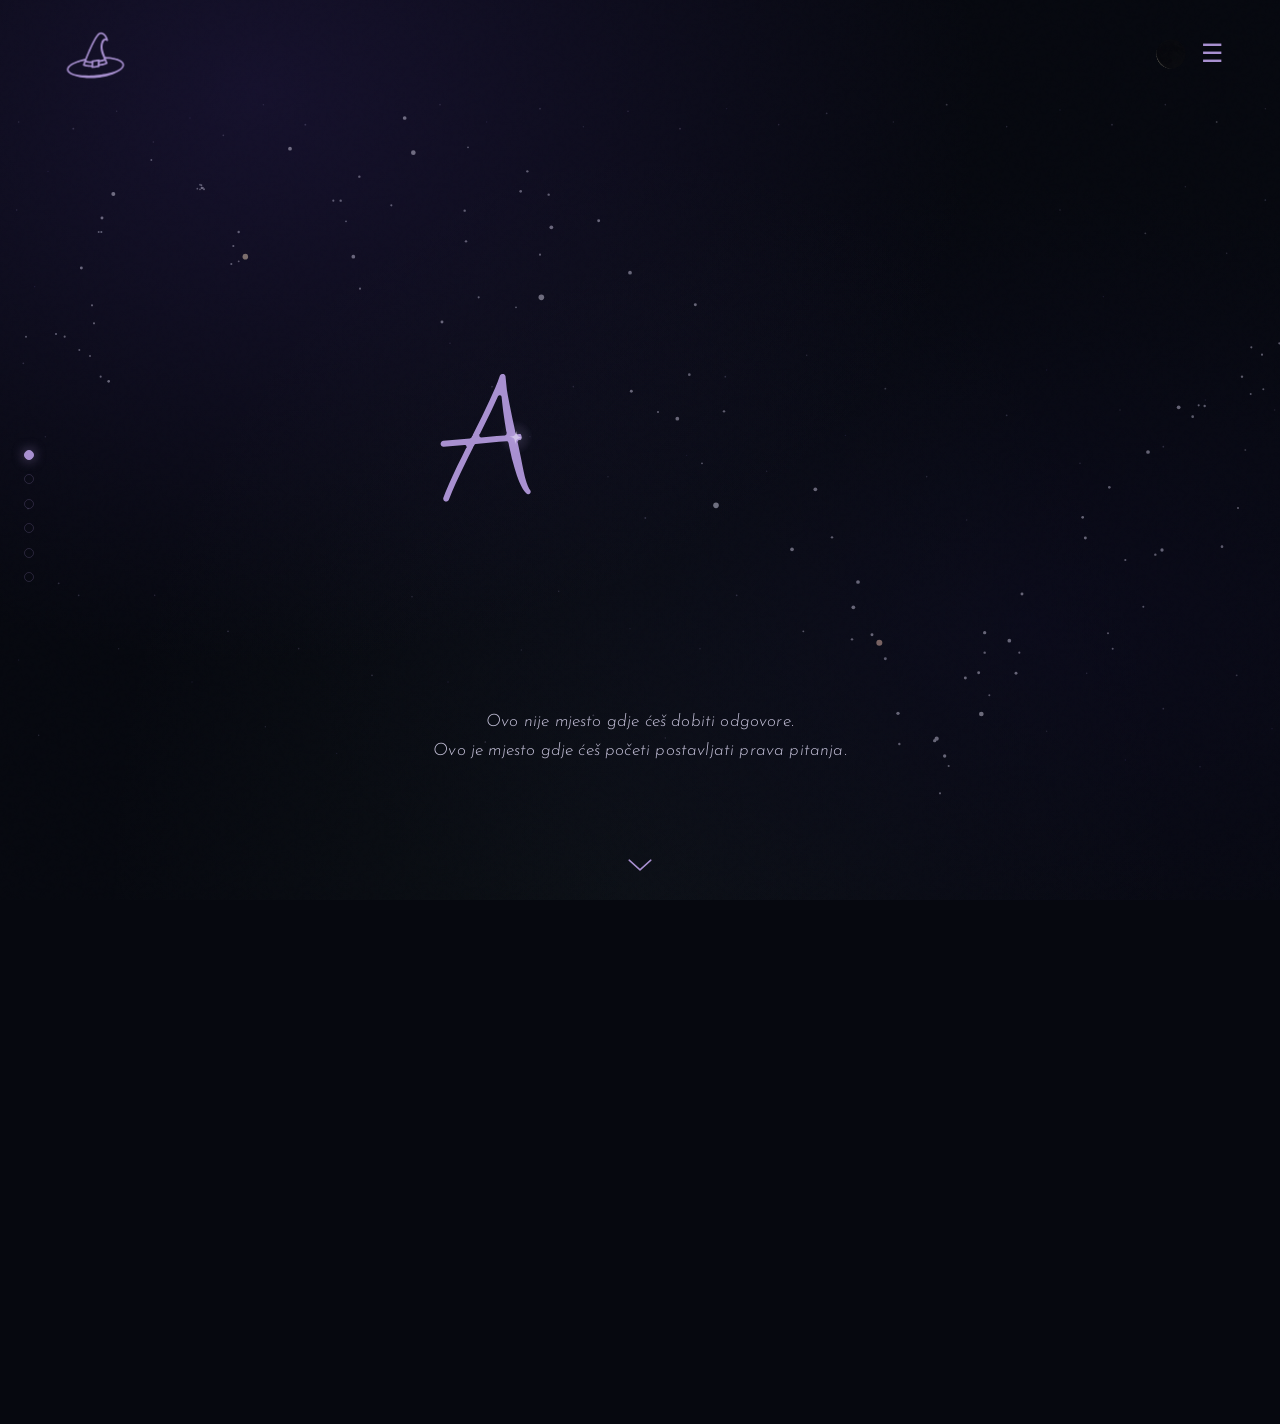
==== commit f9dea427: "Umjetnicki poster: svi aspekti (i konjunkcije i aspekti prema ASC/MC) Co-Authored-By: Claude Opus 5." ====
--- a/index.html
+++ b/index.html
@@ -208,8 +208,8 @@
     } catch (e) {}
   </script>
   <!-- Halloween tjedan 25. 10. - 1. 11. (samostalan, sinkrono - mora prije prvog iscrtavanja i prije tarot-data.js) -->
-  <script src="js/moon-render.js?v=20261022p"></script><!-- crtanje Mjeseca (window.AJMoon) - prije halloween.js -->
-  <script src="js/halloween.js?v=20261022p"></script>
+  <script src="js/moon-render.js?v=20261022q"></script><!-- crtanje Mjeseca (window.AJMoon) - prije halloween.js -->
+  <script src="js/halloween.js?v=20261022q"></script>
 
   <!-- Fontovi (lokalno hostani - bez slanja IP-a Googleu).
        Preload za fontove "iznad pregiba" - ekran učitavanja čeka fontove
@@ -218,23 +218,23 @@
   <link rel="preload" as="font" type="font/woff2" crossorigin href="assets/fonts/web/nuFiD-vYSZviVYUb_rj3ij__anPXDTzYgA.woff2"><!-- Playfair Display 700 -->
   <link rel="preload" as="font" type="font/woff2" crossorigin href="assets/fonts/web/9Bt23C1KxNDXMspQ1lPyU89-1h6ONRlW45G04pIo.woff2"><!-- Atkinson 400 latin -->
   <link rel="preload" as="font" type="font/woff2" crossorigin href="assets/fonts/web/9Bt23C1KxNDXMspQ1lPyU89-1h6ONRlW45G07JIoSwQ.woff2"><!-- Atkinson 400 latin-ext -->
-  <link rel="stylesheet" href="css/fonts.css?v=20261022p">
+  <link rel="stylesheet" href="css/fonts.css?v=20261022q">
 
   <!-- Stilovi (loader.css prvi - definira skrivanje sadržaja i ekran učitavanja) -->
-  <link rel="stylesheet" href="css/loader.css?v=20261022p">
-  <link rel="stylesheet" href="css/style.css?v=20261022p">
-  <link rel="stylesheet" href="css/nav-drawer.css?v=20261022p"><!-- nakon style.css - nadjačava .nav-links -->
-  <link rel="stylesheet" href="css/home-slides.css?v=20261022p">
-  <link rel="stylesheet" href="tarot/tarot.css?v=20261022p">
-  <link rel="stylesheet" href="css/halloween-palette.css?v=20261022p"><!-- GENERIRANO (tools/halloween-palette.js), samo pod html.hw-on -->
-  <link rel="stylesheet" href="css/halloween.css?v=20261022p"><!-- vrijedi samo pod html.hw-on -->
-  <link rel="stylesheet" href="css/lite.css?v=20261022p"><!-- vrijedi samo pod html.aj-lite (slabiji uređaji, js/perf.js) -->
-  <script src="js/perf.js?v=20261022p" defer></script>
+  <link rel="stylesheet" href="css/loader.css?v=20261022q">
+  <link rel="stylesheet" href="css/style.css?v=20261022q">
+  <link rel="stylesheet" href="css/nav-drawer.css?v=20261022q"><!-- nakon style.css - nadjačava .nav-links -->
+  <link rel="stylesheet" href="css/home-slides.css?v=20261022q">
+  <link rel="stylesheet" href="tarot/tarot.css?v=20261022q">
+  <link rel="stylesheet" href="css/halloween-palette.css?v=20261022q"><!-- GENERIRANO (tools/halloween-palette.js), samo pod html.hw-on -->
+  <link rel="stylesheet" href="css/halloween.css?v=20261022q"><!-- vrijedi samo pod html.hw-on -->
+  <link rel="stylesheet" href="css/lite.css?v=20261022q"><!-- vrijedi samo pod html.aj-lite (slabiji uređaji, js/perf.js) -->
+  <script src="js/perf.js?v=20261022q" defer></script>
 
   <!-- Animacije loga (ekran učitavanja, hero, traka) — mora prije loader.js -->
-  <script src="js/alkemijana-anim.js?v=20261022p" defer></script>
+  <script src="js/alkemijana-anim.js?v=20261022q" defer></script>
   <!-- Orkestracija ekrana učitavanja (defer: pokreće se prije DOMContentLoaded) -->
-  <script src="js/loader.js?v=20261022p" defer></script>
+  <script src="js/loader.js?v=20261022q" defer></script>
 </head>
 <body>
 
@@ -2128,41 +2128,41 @@
   });
 </script>
 
-<script src="js/data.js?v=20261022p"></script>
-<script src="js/app.js?v=20261022p"></script>
-<script src="js/nav-moon.js?v=20261022p"></script><!-- mali Mjesec u traci (PROTOTIP) -->
-<script src="js/home-slides.js?v=20261022p"></script><!-- slide deck početne (nakon app.js) -->
-<script src="js/logo.js?v=20261022p"></script><!-- logo: hero, traka, podnožje (koristi js/alkemijana-anim.js) -->
-<script src="js/admin.js?v=20261022p"></script>
-<script src="js/natal-chiron.js?v=20261022p"></script>
-<script src="js/natal-data.js?v=20261022p"></script>
-<script src="js/natal-calc.js?v=20261022p"></script>
-<script src="js/natal-render.js?v=20261022p"></script>
-<script src="js/natal-pdf.js?v=20261022p"></script>
-<script src="js/natal-date.js?v=20261022p"></script>
-<script src="js/natal.js?v=20261022p"></script>
-<script src="js/natal-synastry.js?v=20261022p"></script>
-<script src="js/ui-wheel.js?v=20261022p"></script><!-- trake s odabirom u sredini (Mjesec, tranziti) -->
-<script src="js/natal-transit.js?v=20261022p"></script>
-<script src="js/natal-acg.js?v=20261022p"></script>
-<script src="js/natal-acg-render.js?v=20261022p"></script>
-<script src="js/natal-ai.js?v=20261022p"></script>
-<script src="js/natal-artposter.js?v=20261022p"></script><!-- umjetnički poster za tisak, samo admin -->
-<script src="js/natal-birthcard.js?v=20261022p"></script><!-- tarot karta rođenja (koristi tarot/tarot-data.js tek pri izradi karte) -->
-<script src="js/moon-tool.js?v=20261022p"></script><!-- alat „Mjesec" na Astro alatima (koristi natal-data.js, natal.js, moon-render.js) -->
-<script src="js/home-moon.js?v=20261022p"></script><!-- slide „Mjesec sada" na početnoj -->
-<script src="js/natal-live.js?v=20261022p"></script>
+<script src="js/data.js?v=20261022q"></script>
+<script src="js/app.js?v=20261022q"></script>
+<script src="js/nav-moon.js?v=20261022q"></script><!-- mali Mjesec u traci (PROTOTIP) -->
+<script src="js/home-slides.js?v=20261022q"></script><!-- slide deck početne (nakon app.js) -->
+<script src="js/logo.js?v=20261022q"></script><!-- logo: hero, traka, podnožje (koristi js/alkemijana-anim.js) -->
+<script src="js/admin.js?v=20261022q"></script>
+<script src="js/natal-chiron.js?v=20261022q"></script>
+<script src="js/natal-data.js?v=20261022q"></script>
+<script src="js/natal-calc.js?v=20261022q"></script>
+<script src="js/natal-render.js?v=20261022q"></script>
+<script src="js/natal-pdf.js?v=20261022q"></script>
+<script src="js/natal-date.js?v=20261022q"></script>
+<script src="js/natal.js?v=20261022q"></script>
+<script src="js/natal-synastry.js?v=20261022q"></script>
+<script src="js/ui-wheel.js?v=20261022q"></script><!-- trake s odabirom u sredini (Mjesec, tranziti) -->
+<script src="js/natal-transit.js?v=20261022q"></script>
+<script src="js/natal-acg.js?v=20261022q"></script>
+<script src="js/natal-acg-render.js?v=20261022q"></script>
+<script src="js/natal-ai.js?v=20261022q"></script>
+<script src="js/natal-artposter.js?v=20261022q"></script><!-- umjetnički poster za tisak, samo admin -->
+<script src="js/natal-birthcard.js?v=20261022q"></script><!-- tarot karta rođenja (koristi tarot/tarot-data.js tek pri izradi karte) -->
+<script src="js/moon-tool.js?v=20261022q"></script><!-- alat „Mjesec" na Astro alatima (koristi natal-data.js, natal.js, moon-render.js) -->
+<script src="js/home-moon.js?v=20261022q"></script><!-- slide „Mjesec sada" na početnoj -->
+<script src="js/natal-live.js?v=20261022q"></script>
 
 <!-- Virtualni tarot (samostalan modul, tarot/; TAROT_CARD_TEXTS živi u js/data.js
      radi admin uređivanja - v. CLAUDE.md) -->
-<script src="tarot/tarot-data.js?v=20261022p"></script>
-<script src="tarot/tarot-engine.js?v=20261022p"></script>
-<script src="tarot/tarot-render.js?v=20261022p"></script>
-<script src="tarot/tarot.js?v=20261022p"></script>
+<script src="tarot/tarot-data.js?v=20261022q"></script>
+<script src="tarot/tarot-engine.js?v=20261022q"></script>
+<script src="tarot/tarot-render.js?v=20261022q"></script>
+<script src="tarot/tarot.js?v=20261022q"></script>
 
 <!-- Privola za kolačiće (GDPR) - samostalan modul, učitava se zadnji jer
      koristi showPage() iz app.js za poveznicu na pravila privatnosti -->
-<script src="js/consent.js?v=20261022p"></script>
+<script src="js/consent.js?v=20261022q"></script>
 
 </body>
 </html>
--- a/css/halloween.css
+++ b/css/halloween.css
@@ -417,7 +417,7 @@
   font-style: italic;
   font-weight: 400;
   font-display: swap;
-  src: url(../assets/fonts/web/IMFellDWPica-Italic.ttf?v=20261022p) format('truetype');
+  src: url(../assets/fonts/web/IMFellDWPica-Italic.ttf?v=20261022q) format('truetype');
 }
 .hw-on #home .hero-desc {
   font-family: 'IM Fell DW Pica', 'Josefin Sans', serif;
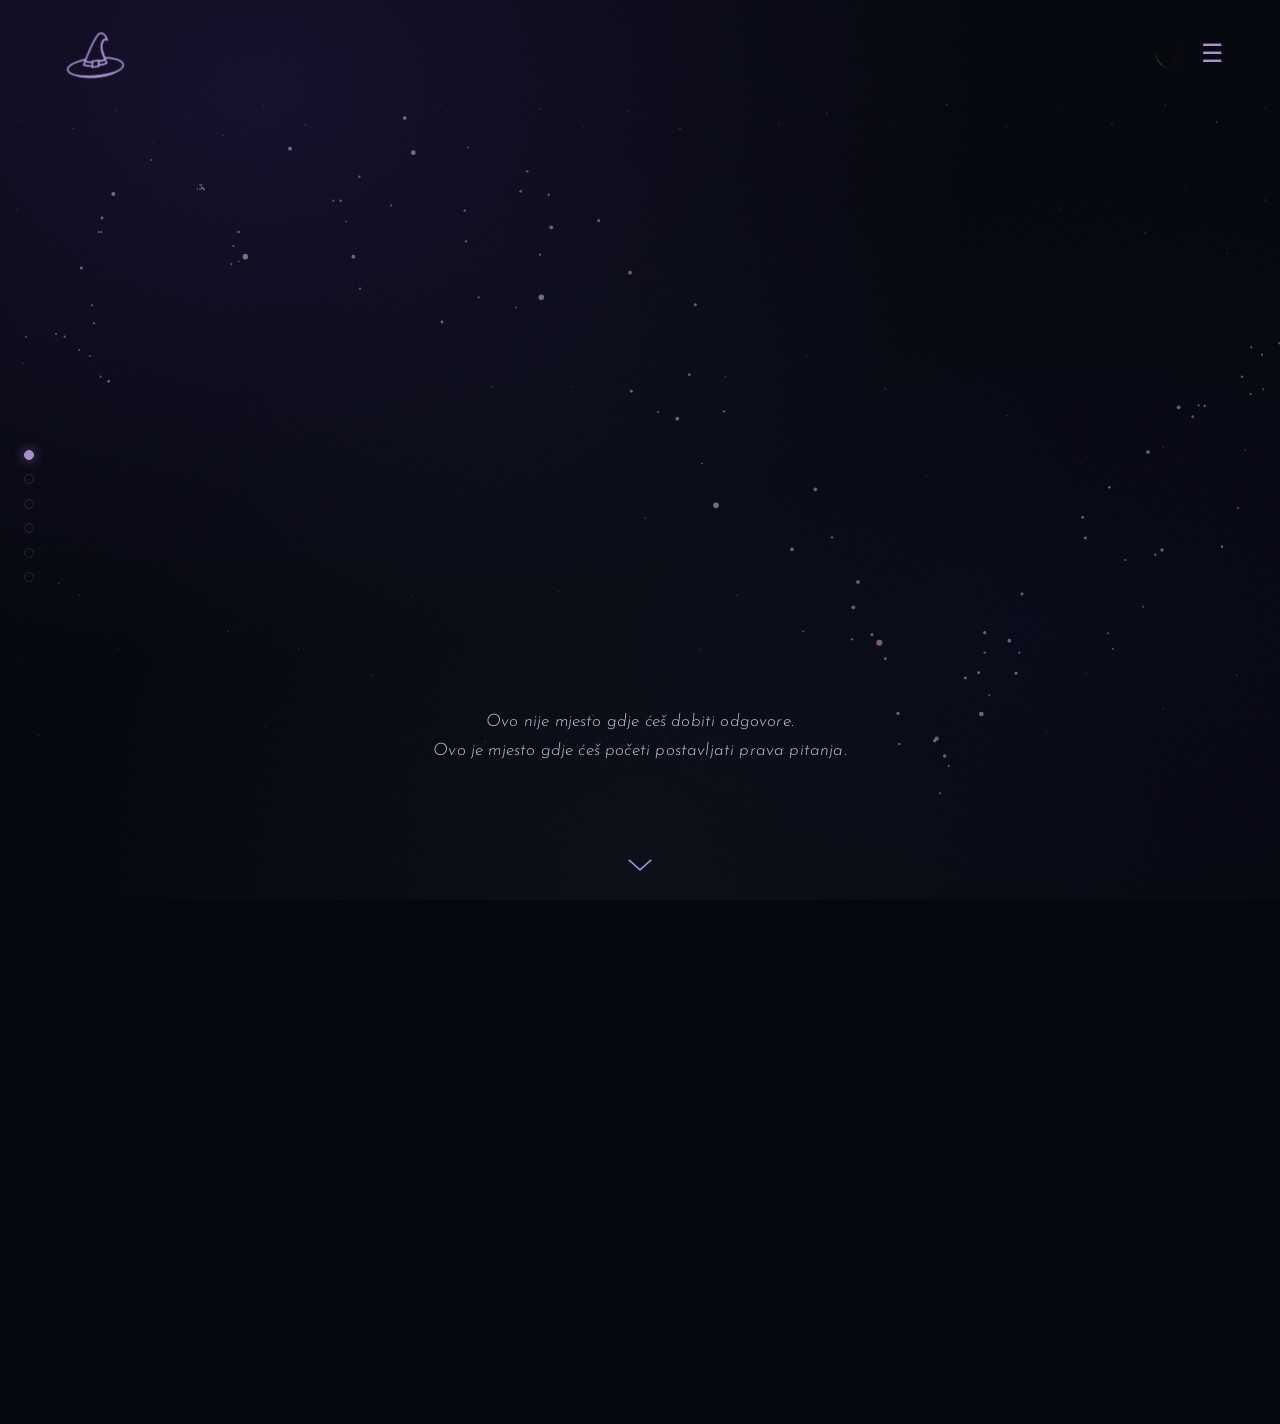
==== commit a2e90f52: "Umjetnicki poster: pregled slozen kao u tiskari (folija preko tiska), osi minimalno prekinute oko gl" ====
--- a/index.html
+++ b/index.html
@@ -208,8 +208,8 @@
     } catch (e) {}
   </script>
   <!-- Halloween tjedan 25. 10. - 1. 11. (samostalan, sinkrono - mora prije prvog iscrtavanja i prije tarot-data.js) -->
-  <script src="js/moon-render.js?v=20261022q"></script><!-- crtanje Mjeseca (window.AJMoon) - prije halloween.js -->
-  <script src="js/halloween.js?v=20261022q"></script>
+  <script src="js/moon-render.js?v=20261022r"></script><!-- crtanje Mjeseca (window.AJMoon) - prije halloween.js -->
+  <script src="js/halloween.js?v=20261022r"></script>
 
   <!-- Fontovi (lokalno hostani - bez slanja IP-a Googleu).
        Preload za fontove "iznad pregiba" - ekran učitavanja čeka fontove
@@ -218,23 +218,23 @@
   <link rel="preload" as="font" type="font/woff2" crossorigin href="assets/fonts/web/nuFiD-vYSZviVYUb_rj3ij__anPXDTzYgA.woff2"><!-- Playfair Display 700 -->
   <link rel="preload" as="font" type="font/woff2" crossorigin href="assets/fonts/web/9Bt23C1KxNDXMspQ1lPyU89-1h6ONRlW45G04pIo.woff2"><!-- Atkinson 400 latin -->
   <link rel="preload" as="font" type="font/woff2" crossorigin href="assets/fonts/web/9Bt23C1KxNDXMspQ1lPyU89-1h6ONRlW45G07JIoSwQ.woff2"><!-- Atkinson 400 latin-ext -->
-  <link rel="stylesheet" href="css/fonts.css?v=20261022q">
+  <link rel="stylesheet" href="css/fonts.css?v=20261022r">
 
   <!-- Stilovi (loader.css prvi - definira skrivanje sadržaja i ekran učitavanja) -->
-  <link rel="stylesheet" href="css/loader.css?v=20261022q">
-  <link rel="stylesheet" href="css/style.css?v=20261022q">
-  <link rel="stylesheet" href="css/nav-drawer.css?v=20261022q"><!-- nakon style.css - nadjačava .nav-links -->
-  <link rel="stylesheet" href="css/home-slides.css?v=20261022q">
-  <link rel="stylesheet" href="tarot/tarot.css?v=20261022q">
-  <link rel="stylesheet" href="css/halloween-palette.css?v=20261022q"><!-- GENERIRANO (tools/halloween-palette.js), samo pod html.hw-on -->
-  <link rel="stylesheet" href="css/halloween.css?v=20261022q"><!-- vrijedi samo pod html.hw-on -->
-  <link rel="stylesheet" href="css/lite.css?v=20261022q"><!-- vrijedi samo pod html.aj-lite (slabiji uređaji, js/perf.js) -->
-  <script src="js/perf.js?v=20261022q" defer></script>
+  <link rel="stylesheet" href="css/loader.css?v=20261022r">
+  <link rel="stylesheet" href="css/style.css?v=20261022r">
+  <link rel="stylesheet" href="css/nav-drawer.css?v=20261022r"><!-- nakon style.css - nadjačava .nav-links -->
+  <link rel="stylesheet" href="css/home-slides.css?v=20261022r">
+  <link rel="stylesheet" href="tarot/tarot.css?v=20261022r">
+  <link rel="stylesheet" href="css/halloween-palette.css?v=20261022r"><!-- GENERIRANO (tools/halloween-palette.js), samo pod html.hw-on -->
+  <link rel="stylesheet" href="css/halloween.css?v=20261022r"><!-- vrijedi samo pod html.hw-on -->
+  <link rel="stylesheet" href="css/lite.css?v=20261022r"><!-- vrijedi samo pod html.aj-lite (slabiji uređaji, js/perf.js) -->
+  <script src="js/perf.js?v=20261022r" defer></script>
 
   <!-- Animacije loga (ekran učitavanja, hero, traka) — mora prije loader.js -->
-  <script src="js/alkemijana-anim.js?v=20261022q" defer></script>
+  <script src="js/alkemijana-anim.js?v=20261022r" defer></script>
   <!-- Orkestracija ekrana učitavanja (defer: pokreće se prije DOMContentLoaded) -->
-  <script src="js/loader.js?v=20261022q" defer></script>
+  <script src="js/loader.js?v=20261022r" defer></script>
 </head>
 <body>
 
@@ -2128,41 +2128,41 @@
   });
 </script>
 
-<script src="js/data.js?v=20261022q"></script>
-<script src="js/app.js?v=20261022q"></script>
-<script src="js/nav-moon.js?v=20261022q"></script><!-- mali Mjesec u traci (PROTOTIP) -->
-<script src="js/home-slides.js?v=20261022q"></script><!-- slide deck početne (nakon app.js) -->
-<script src="js/logo.js?v=20261022q"></script><!-- logo: hero, traka, podnožje (koristi js/alkemijana-anim.js) -->
-<script src="js/admin.js?v=20261022q"></script>
-<script src="js/natal-chiron.js?v=20261022q"></script>
-<script src="js/natal-data.js?v=20261022q"></script>
-<script src="js/natal-calc.js?v=20261022q"></script>
-<script src="js/natal-render.js?v=20261022q"></script>
-<script src="js/natal-pdf.js?v=20261022q"></script>
-<script src="js/natal-date.js?v=20261022q"></script>
-<script src="js/natal.js?v=20261022q"></script>
-<script src="js/natal-synastry.js?v=20261022q"></script>
-<script src="js/ui-wheel.js?v=20261022q"></script><!-- trake s odabirom u sredini (Mjesec, tranziti) -->
-<script src="js/natal-transit.js?v=20261022q"></script>
-<script src="js/natal-acg.js?v=20261022q"></script>
-<script src="js/natal-acg-render.js?v=20261022q"></script>
-<script src="js/natal-ai.js?v=20261022q"></script>
-<script src="js/natal-artposter.js?v=20261022q"></script><!-- umjetnički poster za tisak, samo admin -->
-<script src="js/natal-birthcard.js?v=20261022q"></script><!-- tarot karta rođenja (koristi tarot/tarot-data.js tek pri izradi karte) -->
-<script src="js/moon-tool.js?v=20261022q"></script><!-- alat „Mjesec" na Astro alatima (koristi natal-data.js, natal.js, moon-render.js) -->
-<script src="js/home-moon.js?v=20261022q"></script><!-- slide „Mjesec sada" na početnoj -->
-<script src="js/natal-live.js?v=20261022q"></script>
+<script src="js/data.js?v=20261022r"></script>
+<script src="js/app.js?v=20261022r"></script>
+<script src="js/nav-moon.js?v=20261022r"></script><!-- mali Mjesec u traci (PROTOTIP) -->
+<script src="js/home-slides.js?v=20261022r"></script><!-- slide deck početne (nakon app.js) -->
+<script src="js/logo.js?v=20261022r"></script><!-- logo: hero, traka, podnožje (koristi js/alkemijana-anim.js) -->
+<script src="js/admin.js?v=20261022r"></script>
+<script src="js/natal-chiron.js?v=20261022r"></script>
+<script src="js/natal-data.js?v=20261022r"></script>
+<script src="js/natal-calc.js?v=20261022r"></script>
+<script src="js/natal-render.js?v=20261022r"></script>
+<script src="js/natal-pdf.js?v=20261022r"></script>
+<script src="js/natal-date.js?v=20261022r"></script>
+<script src="js/natal.js?v=20261022r"></script>
+<script src="js/natal-synastry.js?v=20261022r"></script>
+<script src="js/ui-wheel.js?v=20261022r"></script><!-- trake s odabirom u sredini (Mjesec, tranziti) -->
+<script src="js/natal-transit.js?v=20261022r"></script>
+<script src="js/natal-acg.js?v=20261022r"></script>
+<script src="js/natal-acg-render.js?v=20261022r"></script>
+<script src="js/natal-ai.js?v=20261022r"></script>
+<script src="js/natal-artposter.js?v=20261022r"></script><!-- umjetnički poster za tisak, samo admin -->
+<script src="js/natal-birthcard.js?v=20261022r"></script><!-- tarot karta rođenja (koristi tarot/tarot-data.js tek pri izradi karte) -->
+<script src="js/moon-tool.js?v=20261022r"></script><!-- alat „Mjesec" na Astro alatima (koristi natal-data.js, natal.js, moon-render.js) -->
+<script src="js/home-moon.js?v=20261022r"></script><!-- slide „Mjesec sada" na početnoj -->
+<script src="js/natal-live.js?v=20261022r"></script>
 
 <!-- Virtualni tarot (samostalan modul, tarot/; TAROT_CARD_TEXTS živi u js/data.js
      radi admin uređivanja - v. CLAUDE.md) -->
-<script src="tarot/tarot-data.js?v=20261022q"></script>
-<script src="tarot/tarot-engine.js?v=20261022q"></script>
-<script src="tarot/tarot-render.js?v=20261022q"></script>
-<script src="tarot/tarot.js?v=20261022q"></script>
+<script src="tarot/tarot-data.js?v=20261022r"></script>
+<script src="tarot/tarot-engine.js?v=20261022r"></script>
+<script src="tarot/tarot-render.js?v=20261022r"></script>
+<script src="tarot/tarot.js?v=20261022r"></script>
 
 <!-- Privola za kolačiće (GDPR) - samostalan modul, učitava se zadnji jer
      koristi showPage() iz app.js za poveznicu na pravila privatnosti -->
-<script src="js/consent.js?v=20261022q"></script>
+<script src="js/consent.js?v=20261022r"></script>
 
 </body>
 </html>
--- a/css/halloween.css
+++ b/css/halloween.css
@@ -417,7 +417,7 @@
   font-style: italic;
   font-weight: 400;
   font-display: swap;
-  src: url(../assets/fonts/web/IMFellDWPica-Italic.ttf?v=20261022q) format('truetype');
+  src: url(../assets/fonts/web/IMFellDWPica-Italic.ttf?v=20261022r) format('truetype');
 }
 .hw-on #home .hero-desc {
   font-family: 'IM Fell DW Pica', 'Josefin Sans', serif;
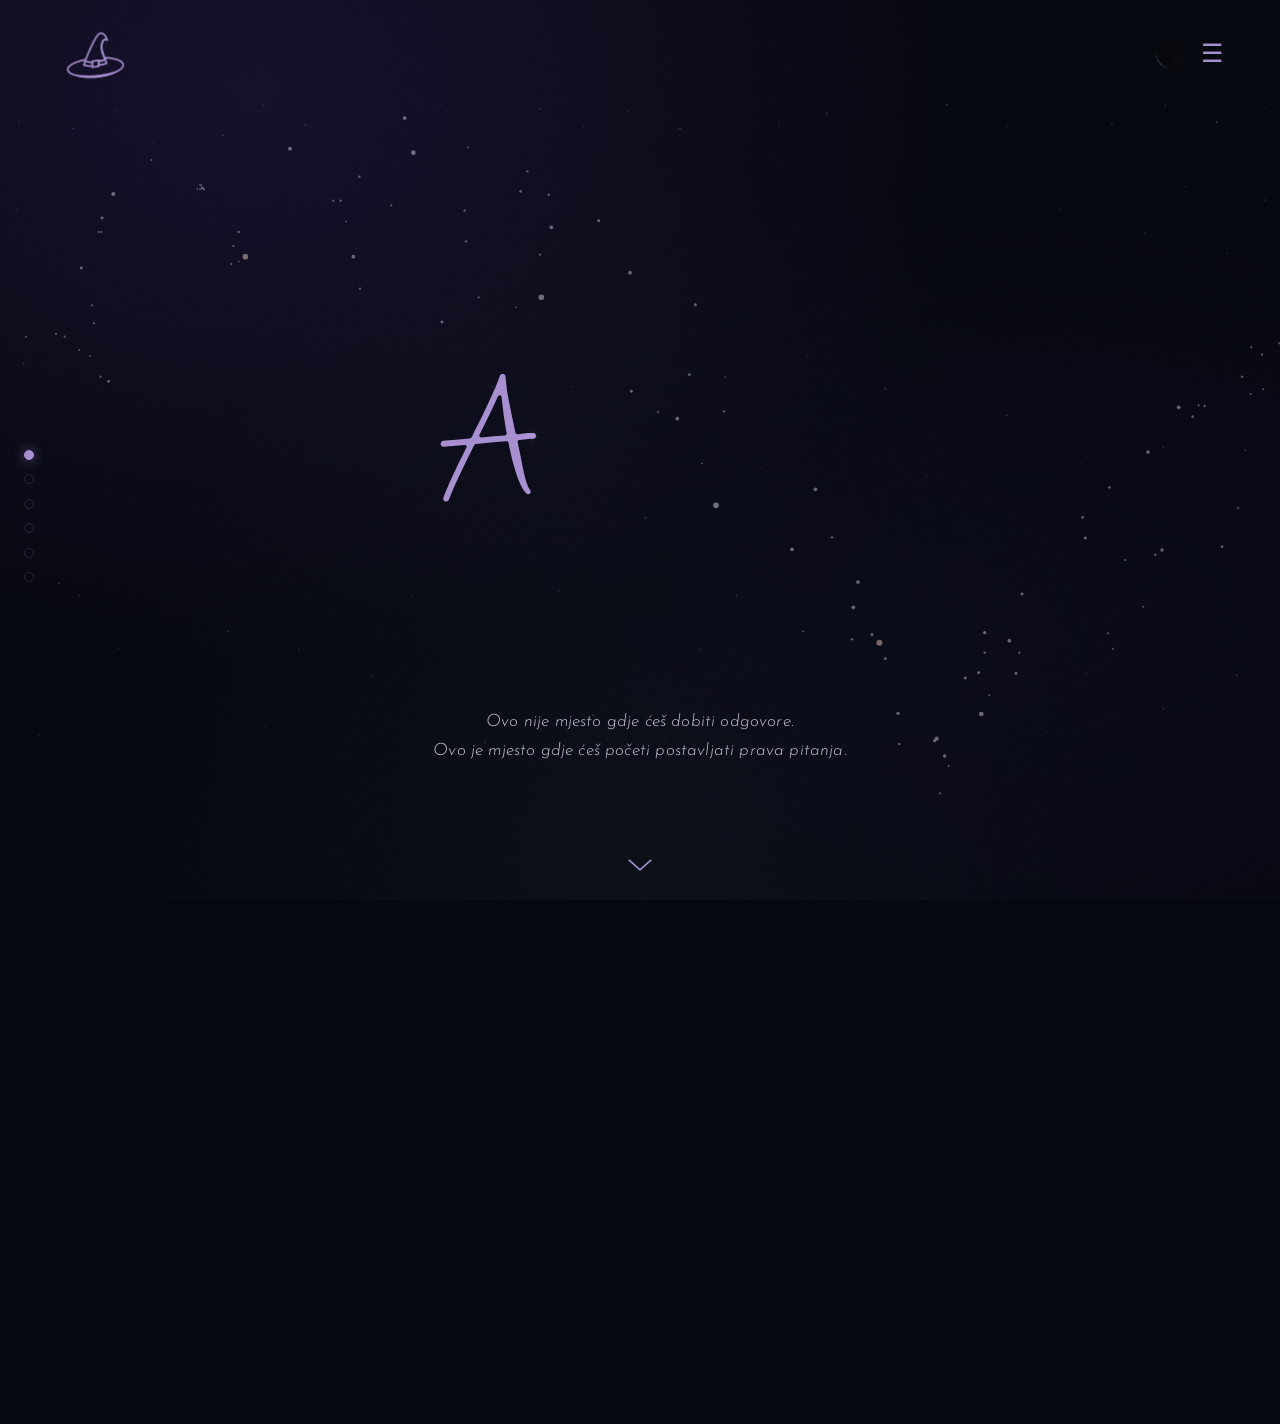
==== commit 662997ea: "Admin: tab Astro aplikacija (računi, licence, uređaji, addoni) preko zaštićenog proxyja na astro.alk" ====
--- a/index.html
+++ b/index.html
@@ -1974,6 +1974,7 @@
         <button class="ap-tab-btn"        id="tab-texts"    onclick="switchTab('texts')">Tekstovi</button>
         <button class="ap-tab-btn"        id="tab-stats"    onclick="switchTab('stats')">Statistika</button>
         <button class="ap-tab-btn"        id="tab-natallog" onclick="switchTab('natallog')">Natalne karte</button>
+        <button class="ap-tab-btn"        id="tab-astroapp" onclick="switchTab('astroapp')">Astro aplikacija</button>
         <button class="ap-tab-btn"        id="tab-tarot"    onclick="switchTab('tarot')">Tarot karte</button>
       </div>
       <button class="ap-close" onclick="closeAdminPanel()">×</button>
@@ -2057,6 +2058,22 @@
           <h3>Izrađene natalne karte</h3>
           <p style="color:var(--text-muted);font-family:'Atkinson Hyperlegible',sans-serif;font-style:italic;font-size:0.95rem;margin-bottom:1.5rem">Koliko je puta alat korišten (jedinstveni unosi). Anonimno - bez ikakvih osobnih podataka.</p>
           <div id="natallog-display" style="margin-top:0.5rem"></div>
+        </div>
+      </div>
+
+      <!-- TAB: Astro aplikacija (privatni admin API preko proxyja) -->
+      <div class="ap-tab-content" id="ap-astroapp">
+        <div class="pricing-admin-wrap">
+          <h3>Astro aplikacija</h3>
+          <p style="color:var(--text-muted);margin-bottom:1rem">Računi, licence i uređaji. Promjene se spremaju odmah. Licenca vrijedi do kraja odabranog dana UTC; već izdana offline potvrda može vrijediti do 14 dana ili do isteka licence.</p>
+          <div class="ap-actions">
+            <button class="ap-btn" onclick="loadAstroAdmin()">↻ Osvježi</button>
+            <button class="ap-btn ap-btn-save" onclick="astroNewUser()">+ Novi korisnik</button>
+          </div>
+          <p id="astro-admin-message" role="status" aria-live="polite" style="margin:1rem 0"></p>
+          <div id="astro-admin-secret" style="margin-bottom:1rem"></div>
+          <div id="astro-admin-users" style="overflow-x:auto"></div>
+          <div id="astro-admin-detail" style="margin-top:1.5rem"></div>
         </div>
       </div>
 
@@ -2133,7 +2150,7 @@
 <script src="js/nav-moon.js?v=20261022r"></script><!-- mali Mjesec u traci (PROTOTIP) -->
 <script src="js/home-slides.js?v=20261022r"></script><!-- slide deck početne (nakon app.js) -->
 <script src="js/logo.js?v=20261022r"></script><!-- logo: hero, traka, podnožje (koristi js/alkemijana-anim.js) -->
-<script src="js/admin.js?v=20261022r"></script>
+<script src="js/admin.js?v=20261031l3"></script>
 <script src="js/natal-chiron.js?v=20261022r"></script>
 <script src="js/natal-data.js?v=20261022r"></script>
 <script src="js/natal-calc.js?v=20261022r"></script>
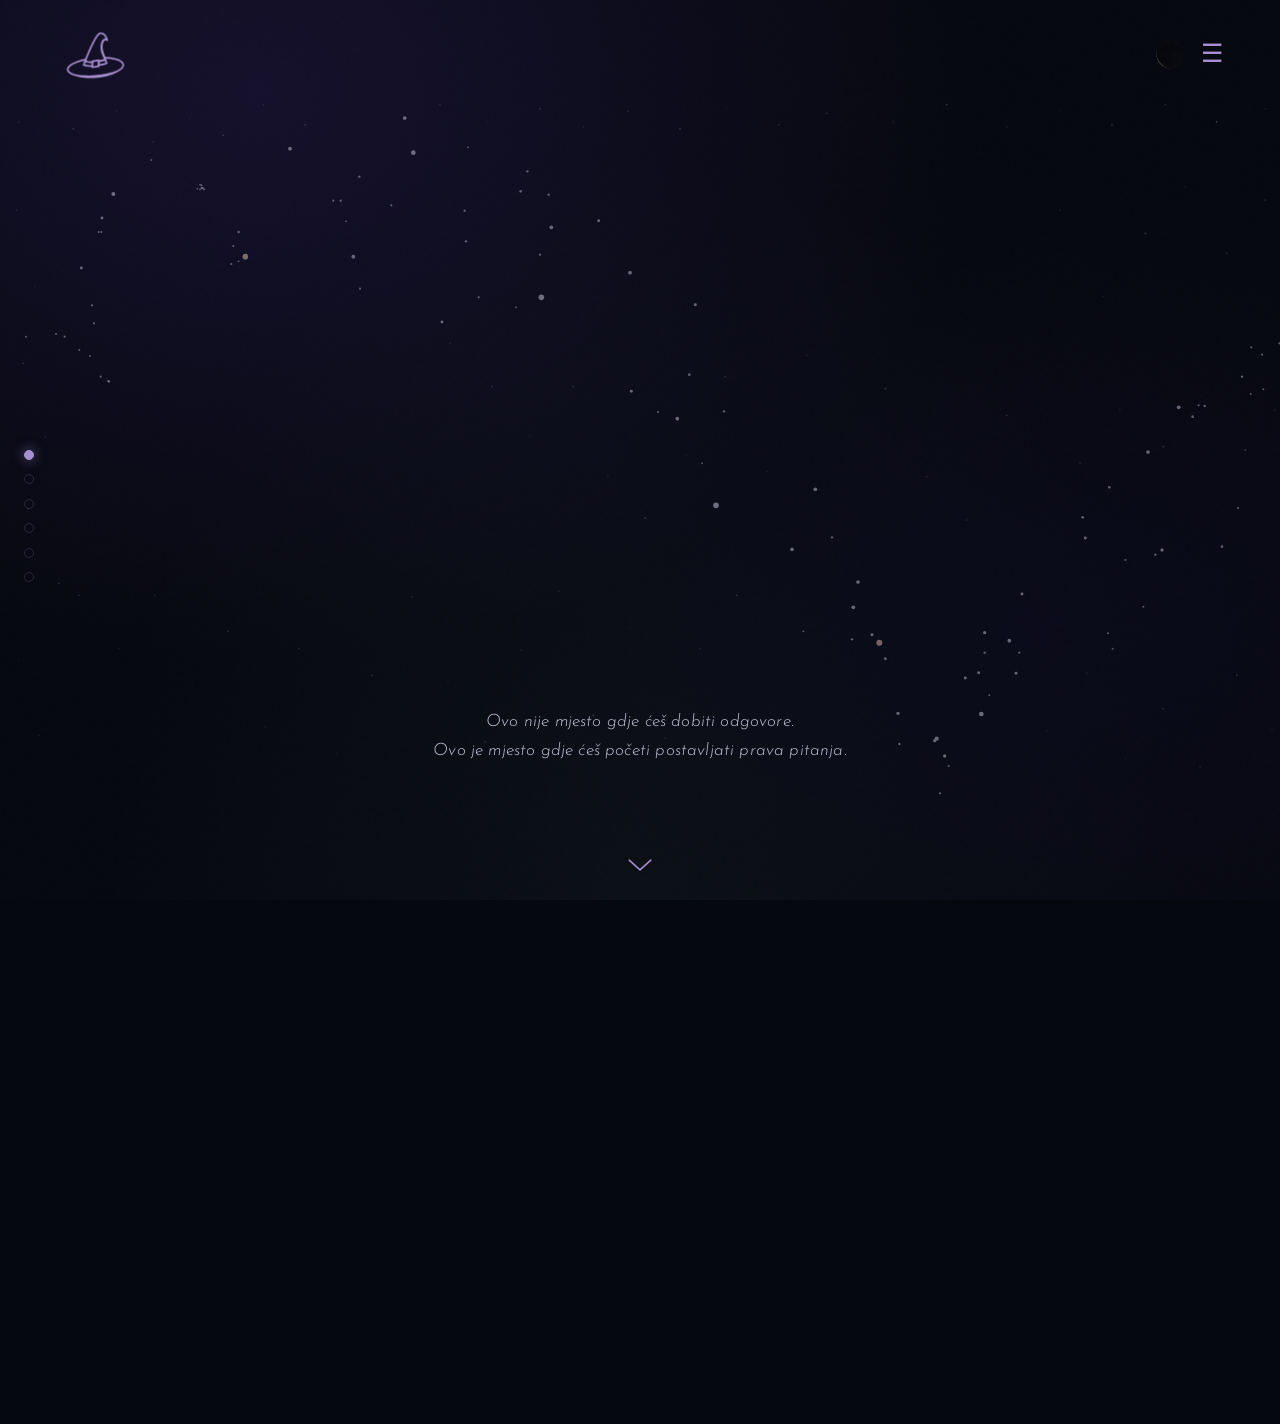
==== commit a40f632e: "Admin Astro: opis novog modela licence, čitljivi datumi, ispravljene poruke Co-Authored-By: Claude O" ====
--- a/index.html
+++ b/index.html
@@ -2065,7 +2065,7 @@
       <div class="ap-tab-content" id="ap-astroapp">
         <div class="pricing-admin-wrap">
           <h3>Astro aplikacija</h3>
-          <p style="color:var(--text-muted);margin-bottom:1rem">Računi, licence i uređaji. Promjene se spremaju odmah. Licenca vrijedi do kraja odabranog dana UTC; već izdana offline potvrda može vrijediti do 14 dana ili do isteka licence.</p>
+          <p style="color:var(--text-muted);margin-bottom:1rem">Računi, licence i uređaji. Promjene se spremaju odmah. Licenca vrijedi do kraja odabranog dana UTC. Program radi samo uz internet: najviše 3 uređaja po računu (neaktivni ispadaju nakon 30 dana) i 2 istodobno otvorena; zauzeto mjesto bez javljanja ističe nakon 3 sata.</p>
           <div class="ap-actions">
             <button class="ap-btn" onclick="loadAstroAdmin()">↻ Osvježi</button>
             <button class="ap-btn ap-btn-save" onclick="astroNewUser()">+ Novi korisnik</button>
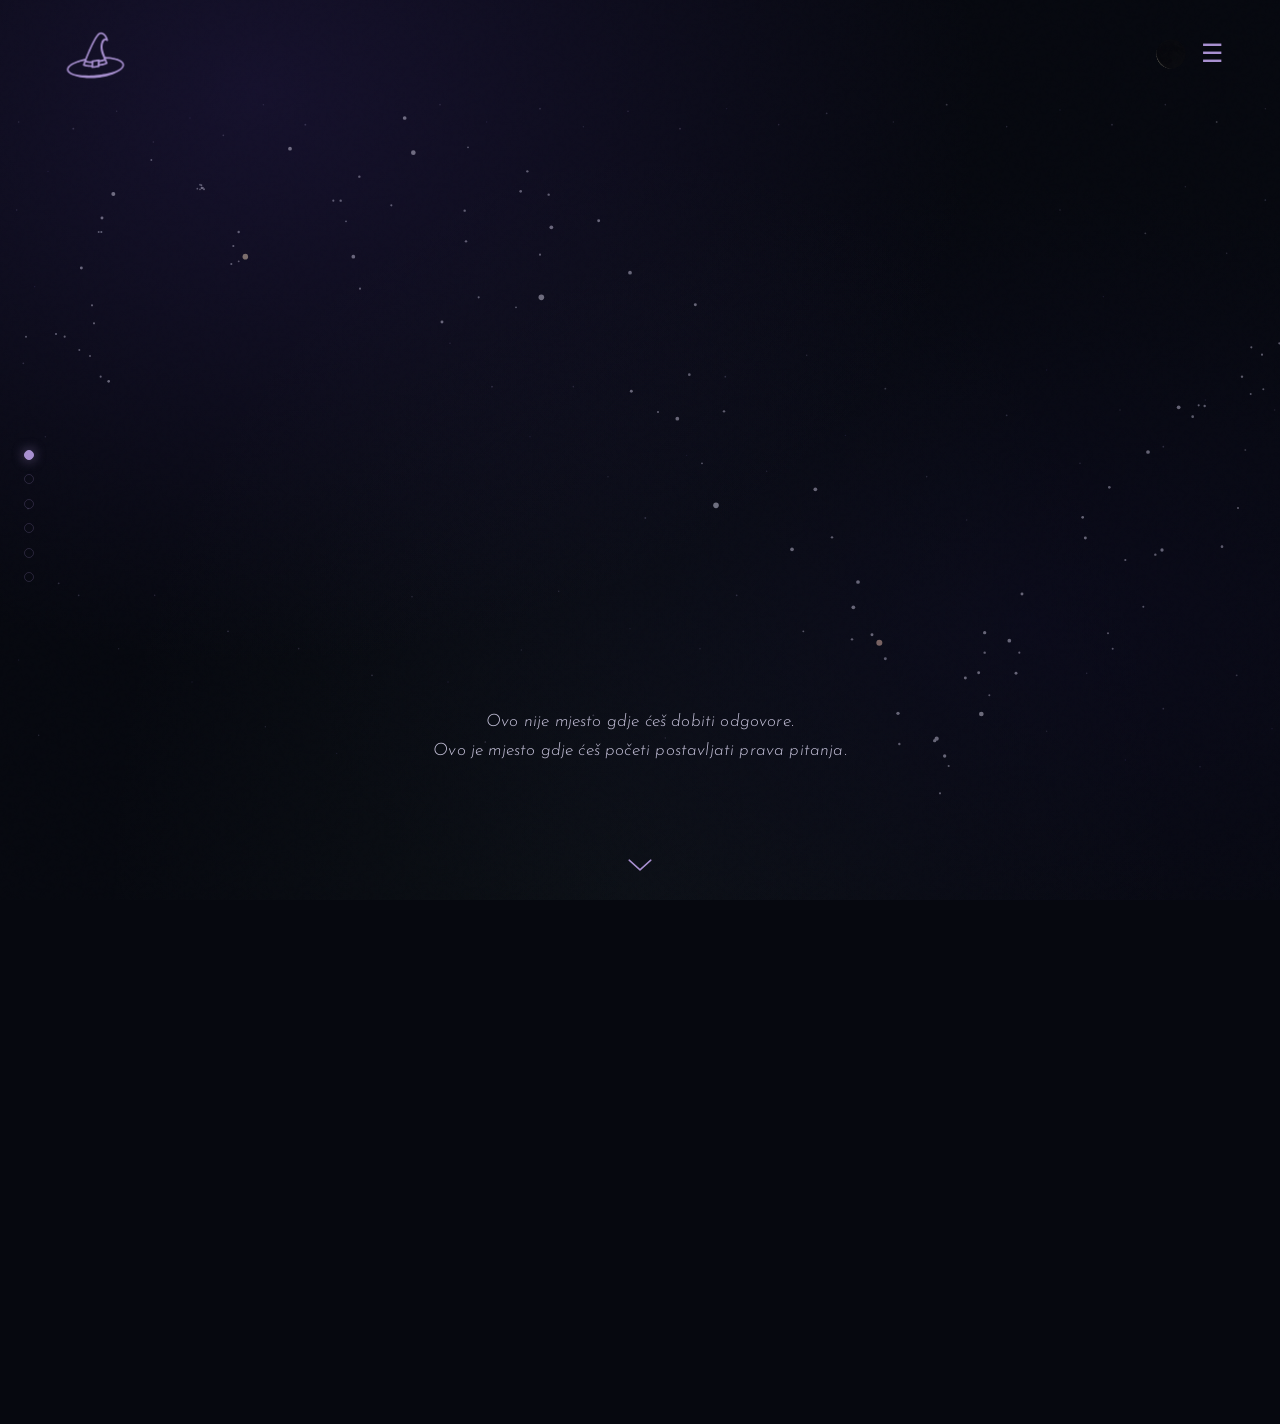
==== commit 2dd0b7ac: "Izbornik: gumb Prijava (AlkemiJana Astro) ispod Kontakta, odvojen crtom Co-Authored-By: Claude Opus " ====
--- a/index.html
+++ b/index.html
@@ -565,6 +565,8 @@
       <li><a onclick="showPage('natal')"   data-page="natal" id="t-navNatal">Astro alati</a></li>
       <li><a onclick="showPage('tarot')"   data-page="tarot" id="t-navTarot">Virtualni tarot</a></li>
       <li><a onclick="showPage('kontakt')" data-page="kontakt" id="t-navContact">Kontakt</a></li>
+      <!-- Prijava u program AlkemiJana Astro (zaseban Cloudflare projekt na poddomeni) -->
+      <li class="nav-login"><a href="https://astro.alkemijana.com/" id="t-navLogin">Prijava</a></li>
     </ul>
 
     <!-- Prekidač teme se seli između ladice i alatne trake (syncNavBar) -->
--- a/css/nav-drawer.css
+++ b/css/nav-drawer.css
@@ -332,6 +332,26 @@
   .nd-panel .nav-links { gap: 1.2rem; }
 }
 
+/* ---- Gumb Prijava (AlkemiJana Astro) - uokviren, zadnji u izborniku i traci ---- */
+.nav-links .nav-login a {
+  display: inline-block;
+  padding: 0.55em 1.1em;
+  border: 1px solid var(--lavender);
+  color: var(--text);
+}
+.nav-links .nav-login a::after { display: none; }
+/* U izborniku: posebno, ispod Kontakta - crta i razmak iznad. */
+.nd-panel .nav-links .nav-login {
+  align-self: stretch;
+  text-align: right;
+  margin-top: 0.6rem;
+  padding-top: 1.6rem;
+  border-top: 1px solid var(--border);
+}
+@media (hover: hover) {
+  .nav-links .nav-login a:hover { background: var(--lavender); color: var(--bg-deep); }
+}
+
 /* ---- Pristupačnost ---- */
 
 @media (prefers-reduced-motion: reduce) {
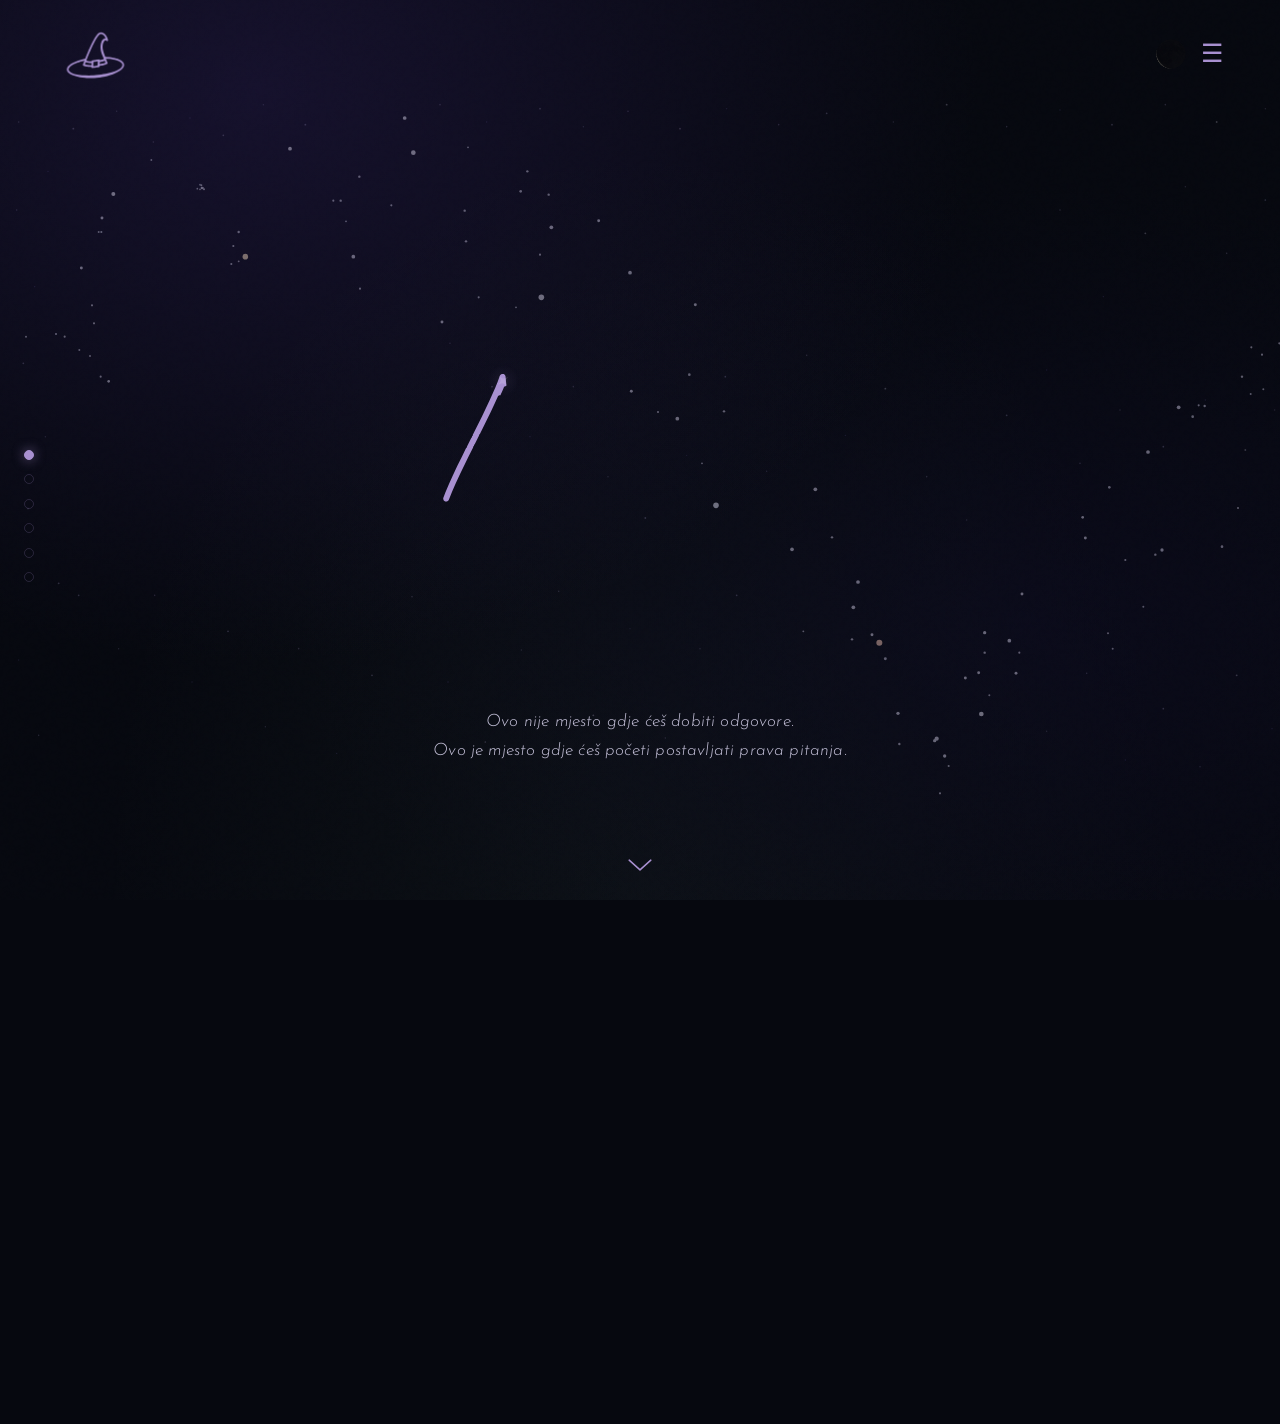
==== commit d3fe2c26: "Nove oznake verzija za izbornik i admin (keš) Co-Authored-By: Claude Opus 5.5 <noreply@anthropic.com" ====
--- a/index.html
+++ b/index.html
@@ -223,7 +223,7 @@
   <!-- Stilovi (loader.css prvi - definira skrivanje sadržaja i ekran učitavanja) -->
   <link rel="stylesheet" href="css/loader.css?v=20261022r">
   <link rel="stylesheet" href="css/style.css?v=20261022r">
-  <link rel="stylesheet" href="css/nav-drawer.css?v=20261022r"><!-- nakon style.css - nadjačava .nav-links -->
+  <link rel="stylesheet" href="css/nav-drawer.css?v=20261031p"><!-- nakon style.css - nadjačava .nav-links -->
   <link rel="stylesheet" href="css/home-slides.css?v=20261022r">
   <link rel="stylesheet" href="tarot/tarot.css?v=20261022r">
   <link rel="stylesheet" href="css/halloween-palette.css?v=20261022r"><!-- GENERIRANO (tools/halloween-palette.js), samo pod html.hw-on -->
@@ -2147,12 +2147,12 @@
   });
 </script>
 
-<script src="js/data.js?v=20261022r"></script>
-<script src="js/app.js?v=20261022r"></script>
+<script src="js/data.js?v=20261031p"></script>
+<script src="js/app.js?v=20261031p"></script>
 <script src="js/nav-moon.js?v=20261022r"></script><!-- mali Mjesec u traci (PROTOTIP) -->
 <script src="js/home-slides.js?v=20261022r"></script><!-- slide deck početne (nakon app.js) -->
 <script src="js/logo.js?v=20261022r"></script><!-- logo: hero, traka, podnožje (koristi js/alkemijana-anim.js) -->
-<script src="js/admin.js?v=20261031l3"></script>
+<script src="js/admin.js?v=20261031p"></script>
 <script src="js/natal-chiron.js?v=20261022r"></script>
 <script src="js/natal-data.js?v=20261022r"></script>
 <script src="js/natal-calc.js?v=20261022r"></script>
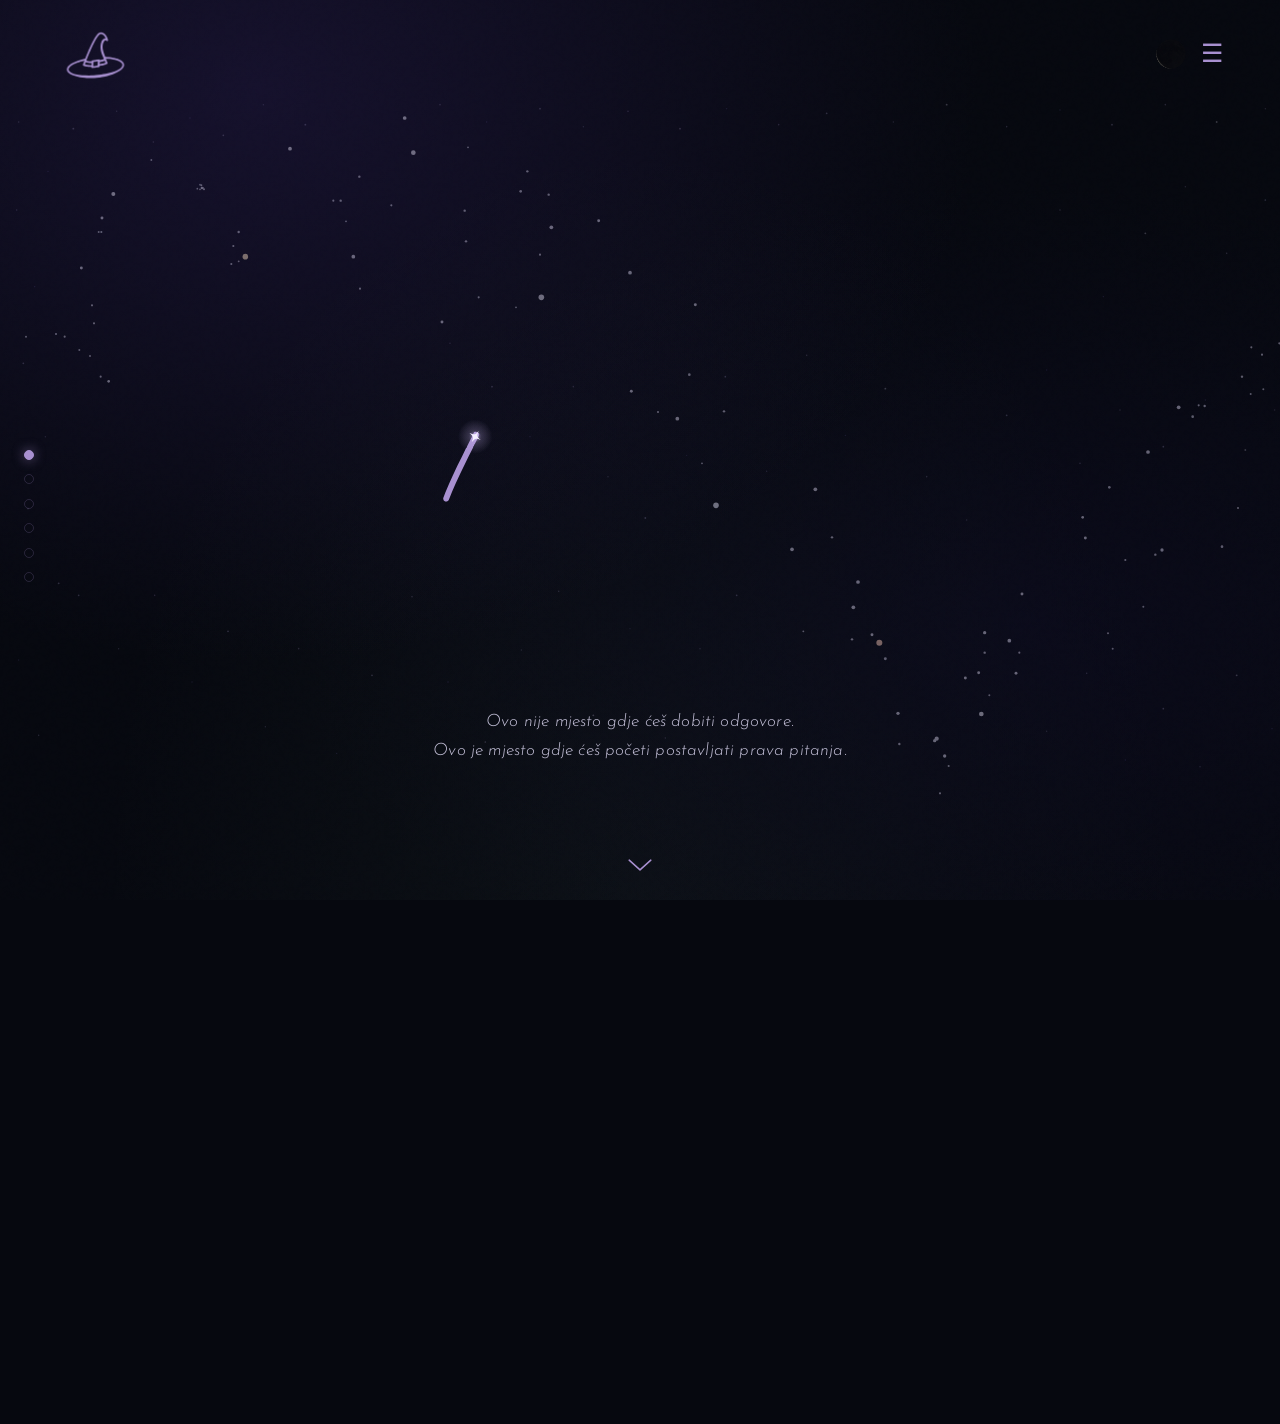
==== commit 1d1f0ef8: "Astro admin: izravni link za prijavu s korisničkim imenom (kopiraj / otvori) Co-Authored-By: Claude " ====
--- a/index.html
+++ b/index.html
@@ -2152,7 +2152,7 @@
 <script src="js/nav-moon.js?v=20261022r"></script><!-- mali Mjesec u traci (PROTOTIP) -->
 <script src="js/home-slides.js?v=20261022r"></script><!-- slide deck početne (nakon app.js) -->
 <script src="js/logo.js?v=20261022r"></script><!-- logo: hero, traka, podnožje (koristi js/alkemijana-anim.js) -->
-<script src="js/admin.js?v=20261031p"></script>
+<script src="js/admin.js?v=20261031q"></script>
 <script src="js/natal-chiron.js?v=20261022r"></script>
 <script src="js/natal-data.js?v=20261022r"></script>
 <script src="js/natal-calc.js?v=20261022r"></script>
